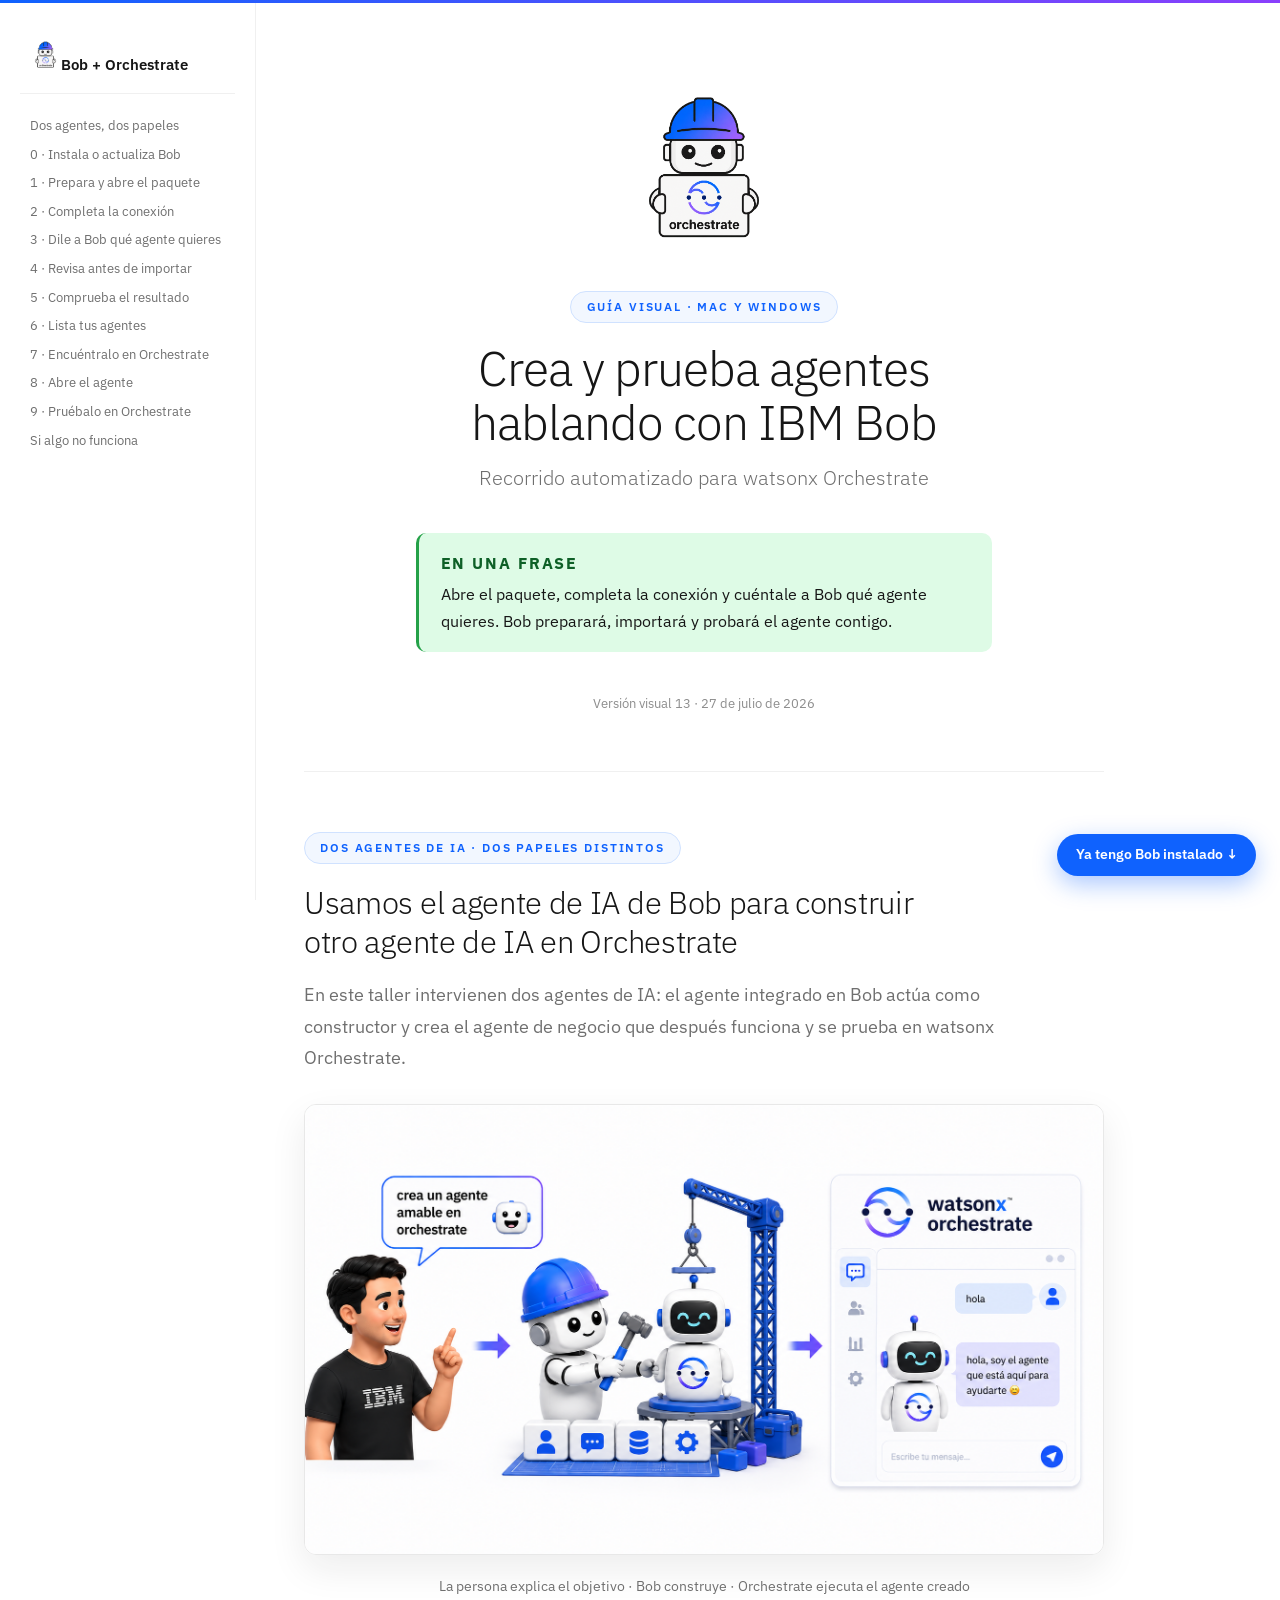
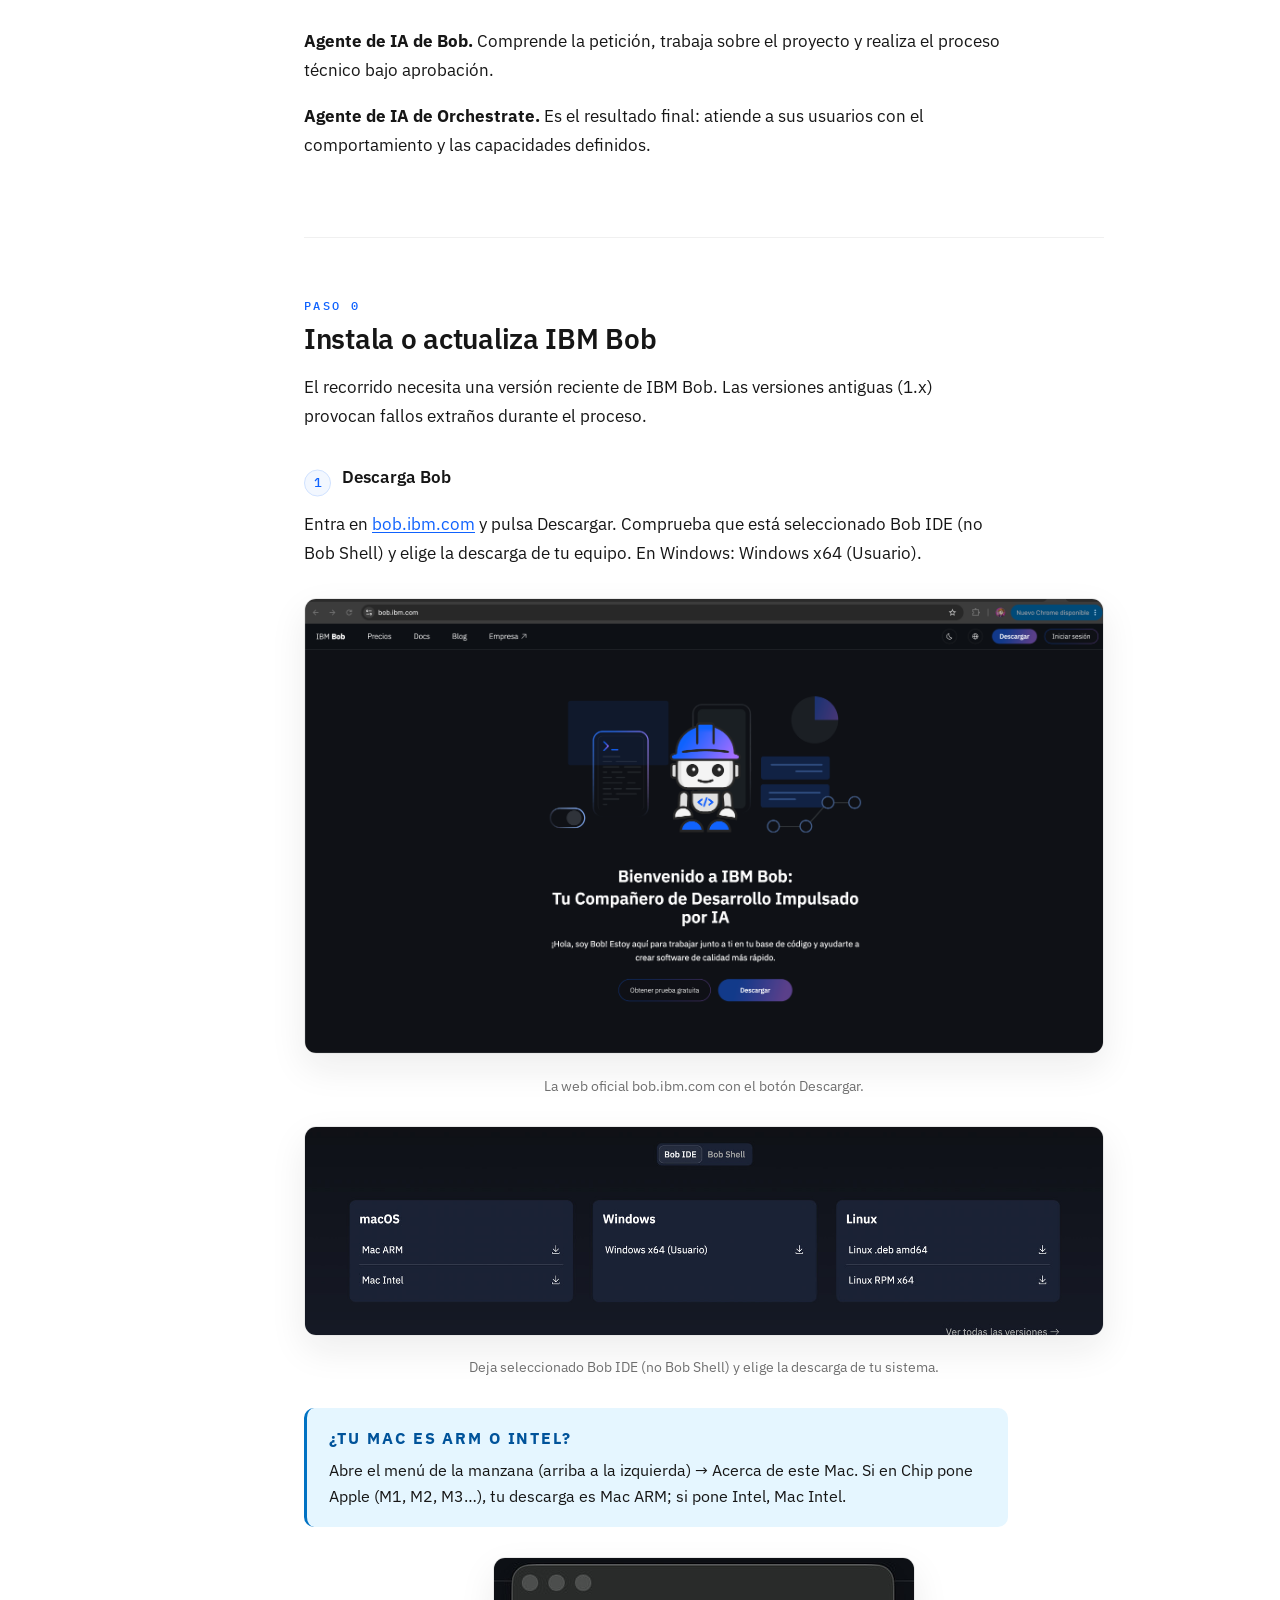
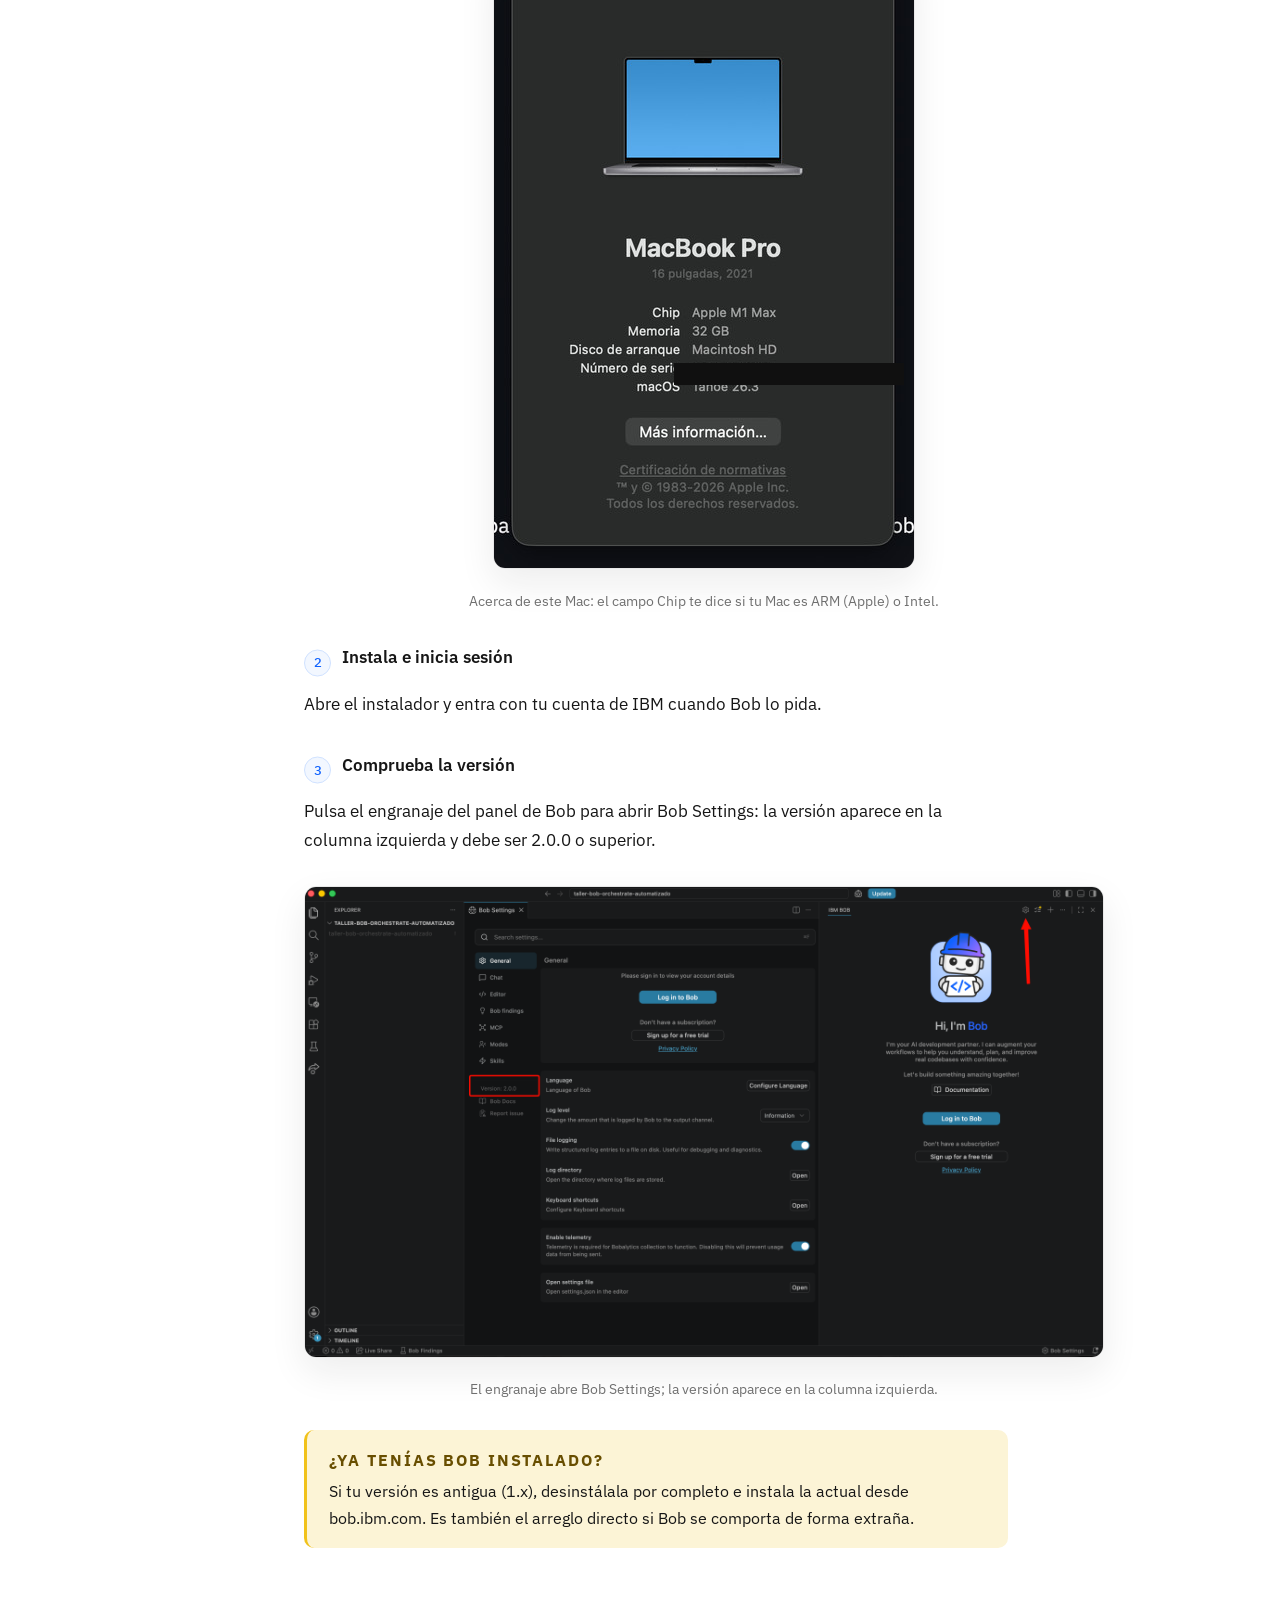
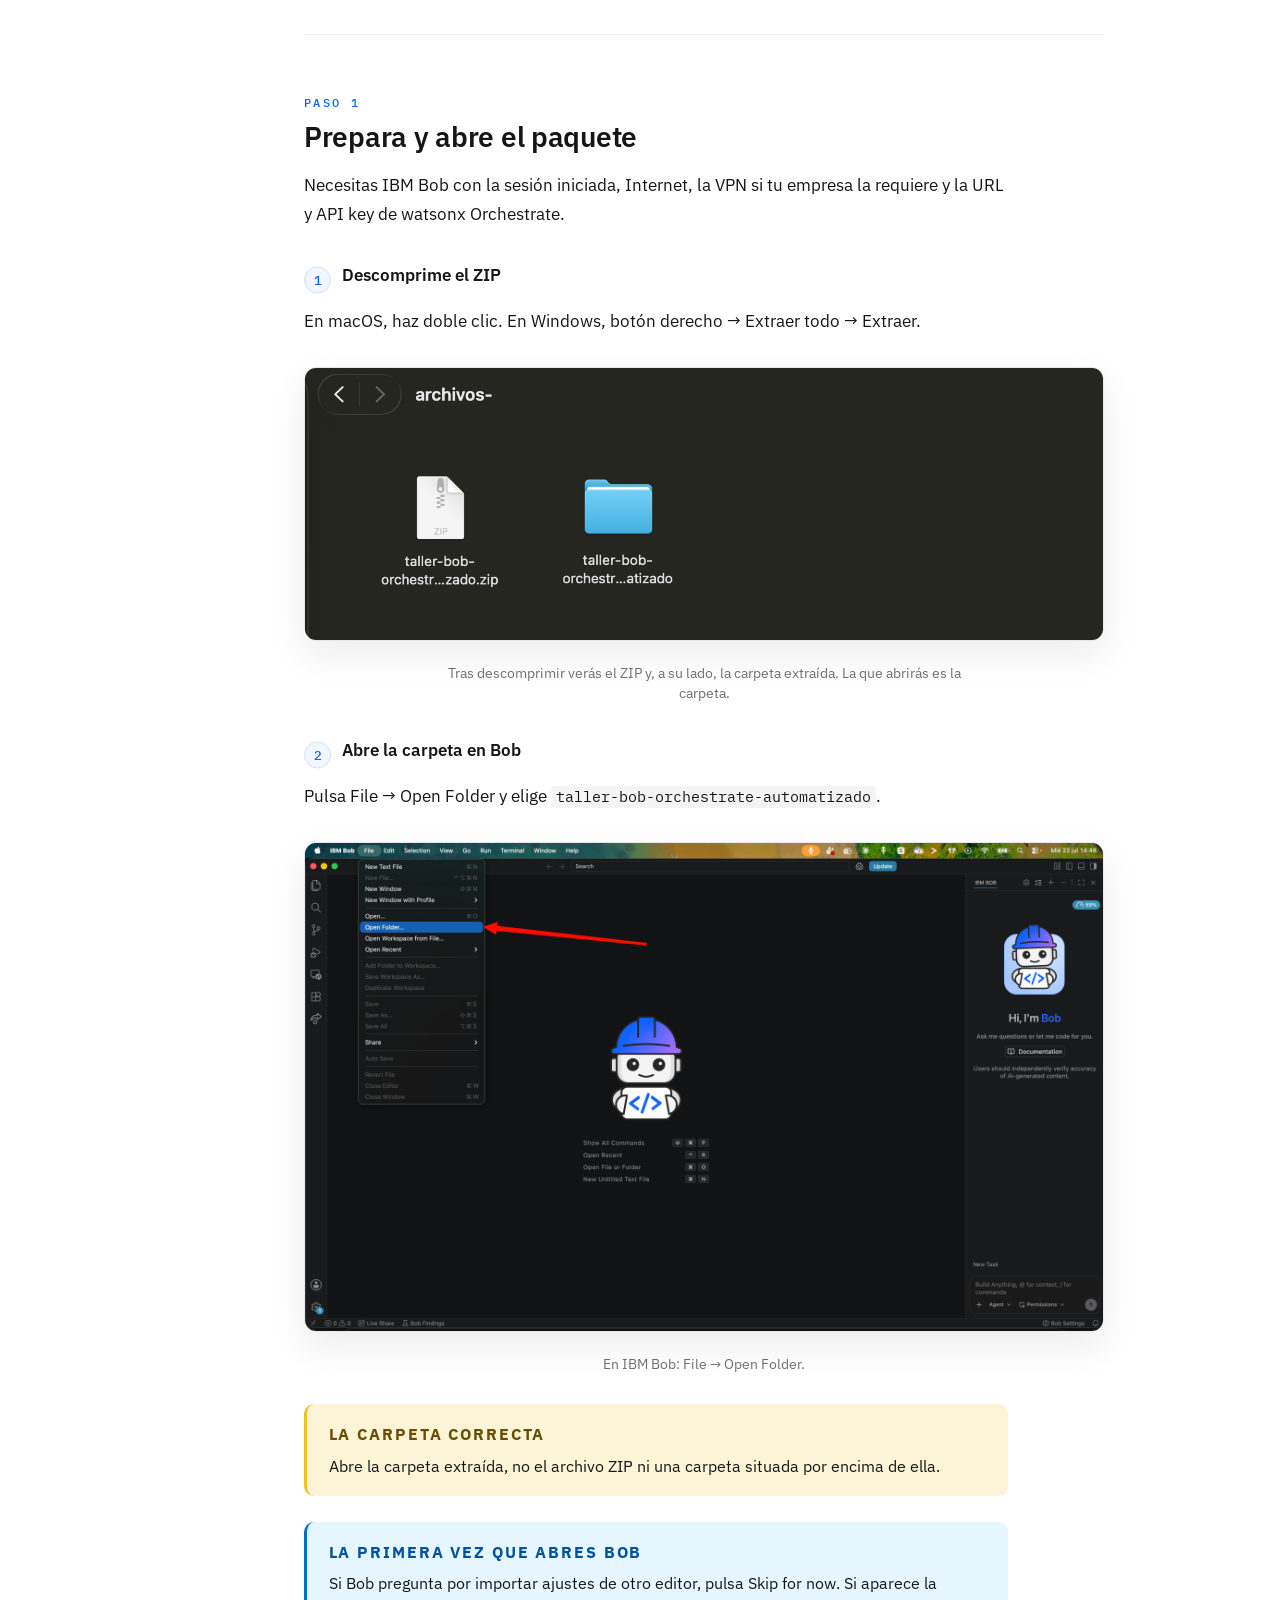
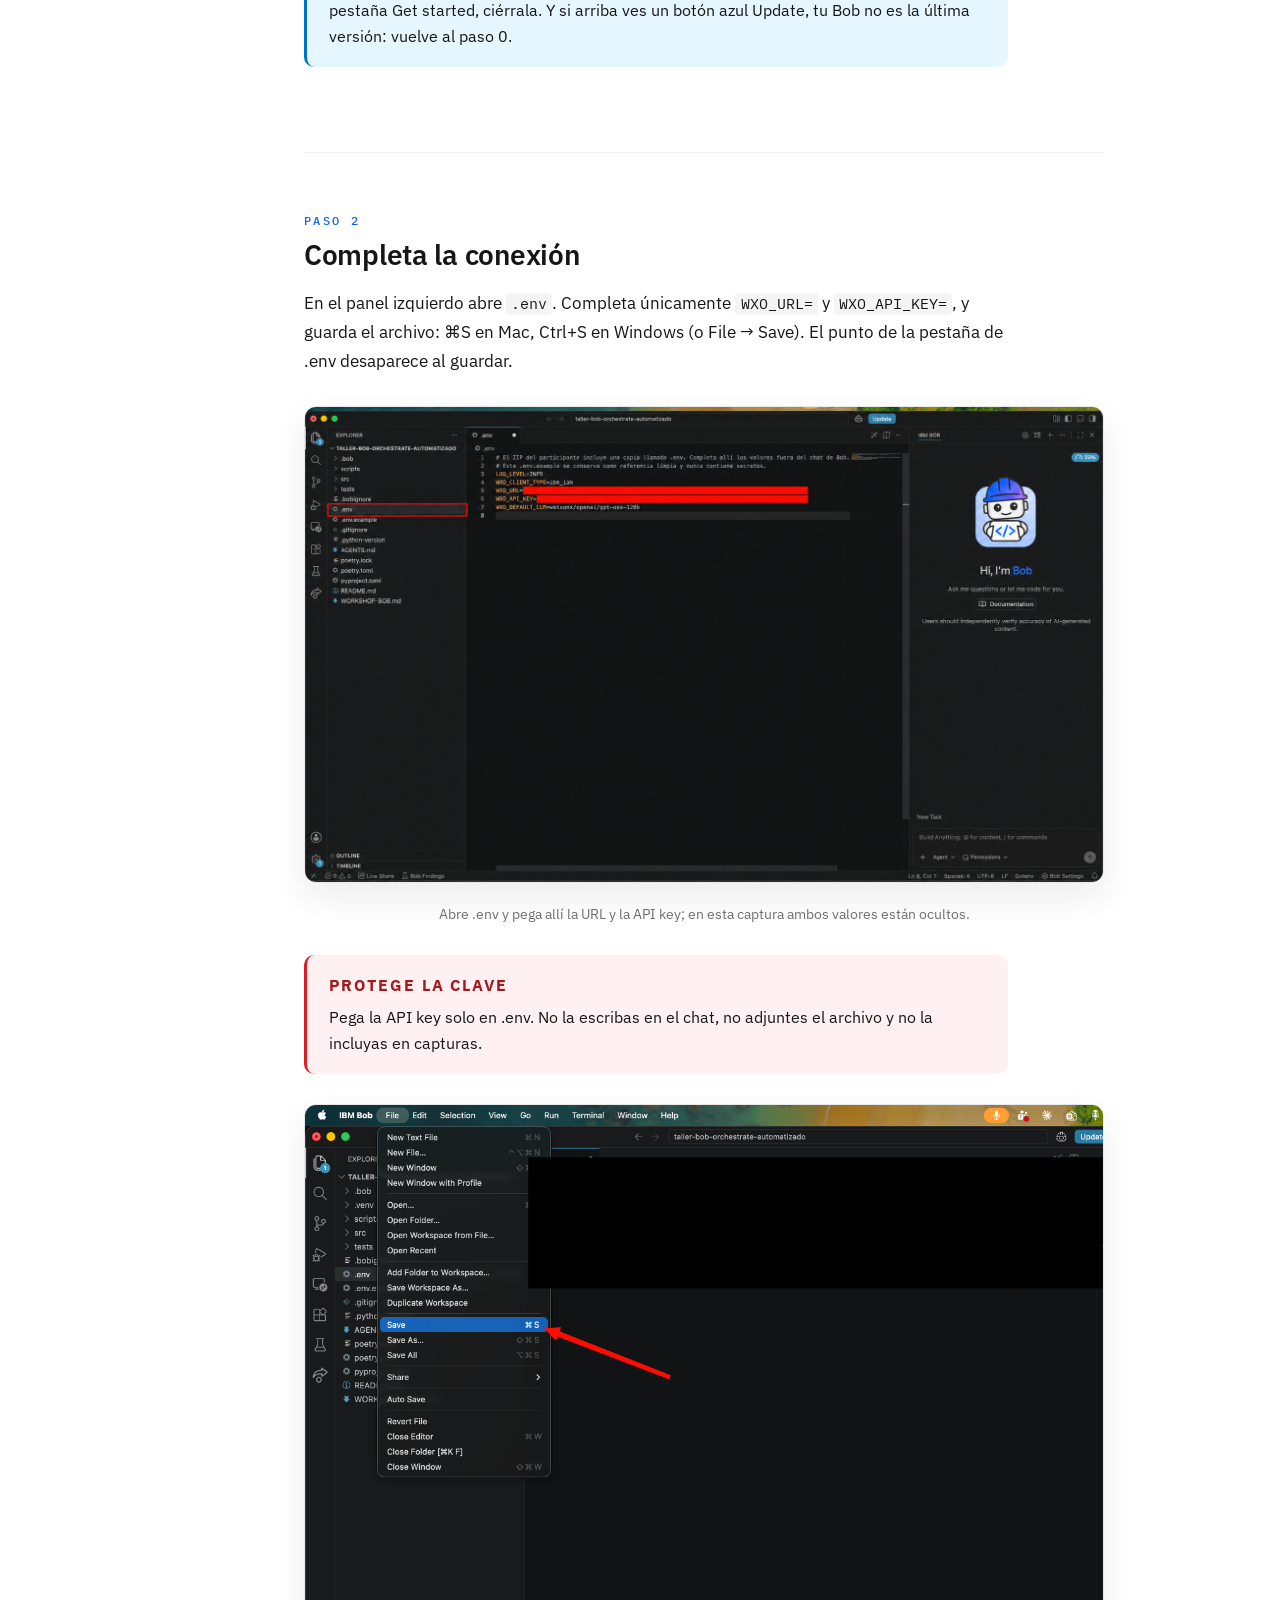
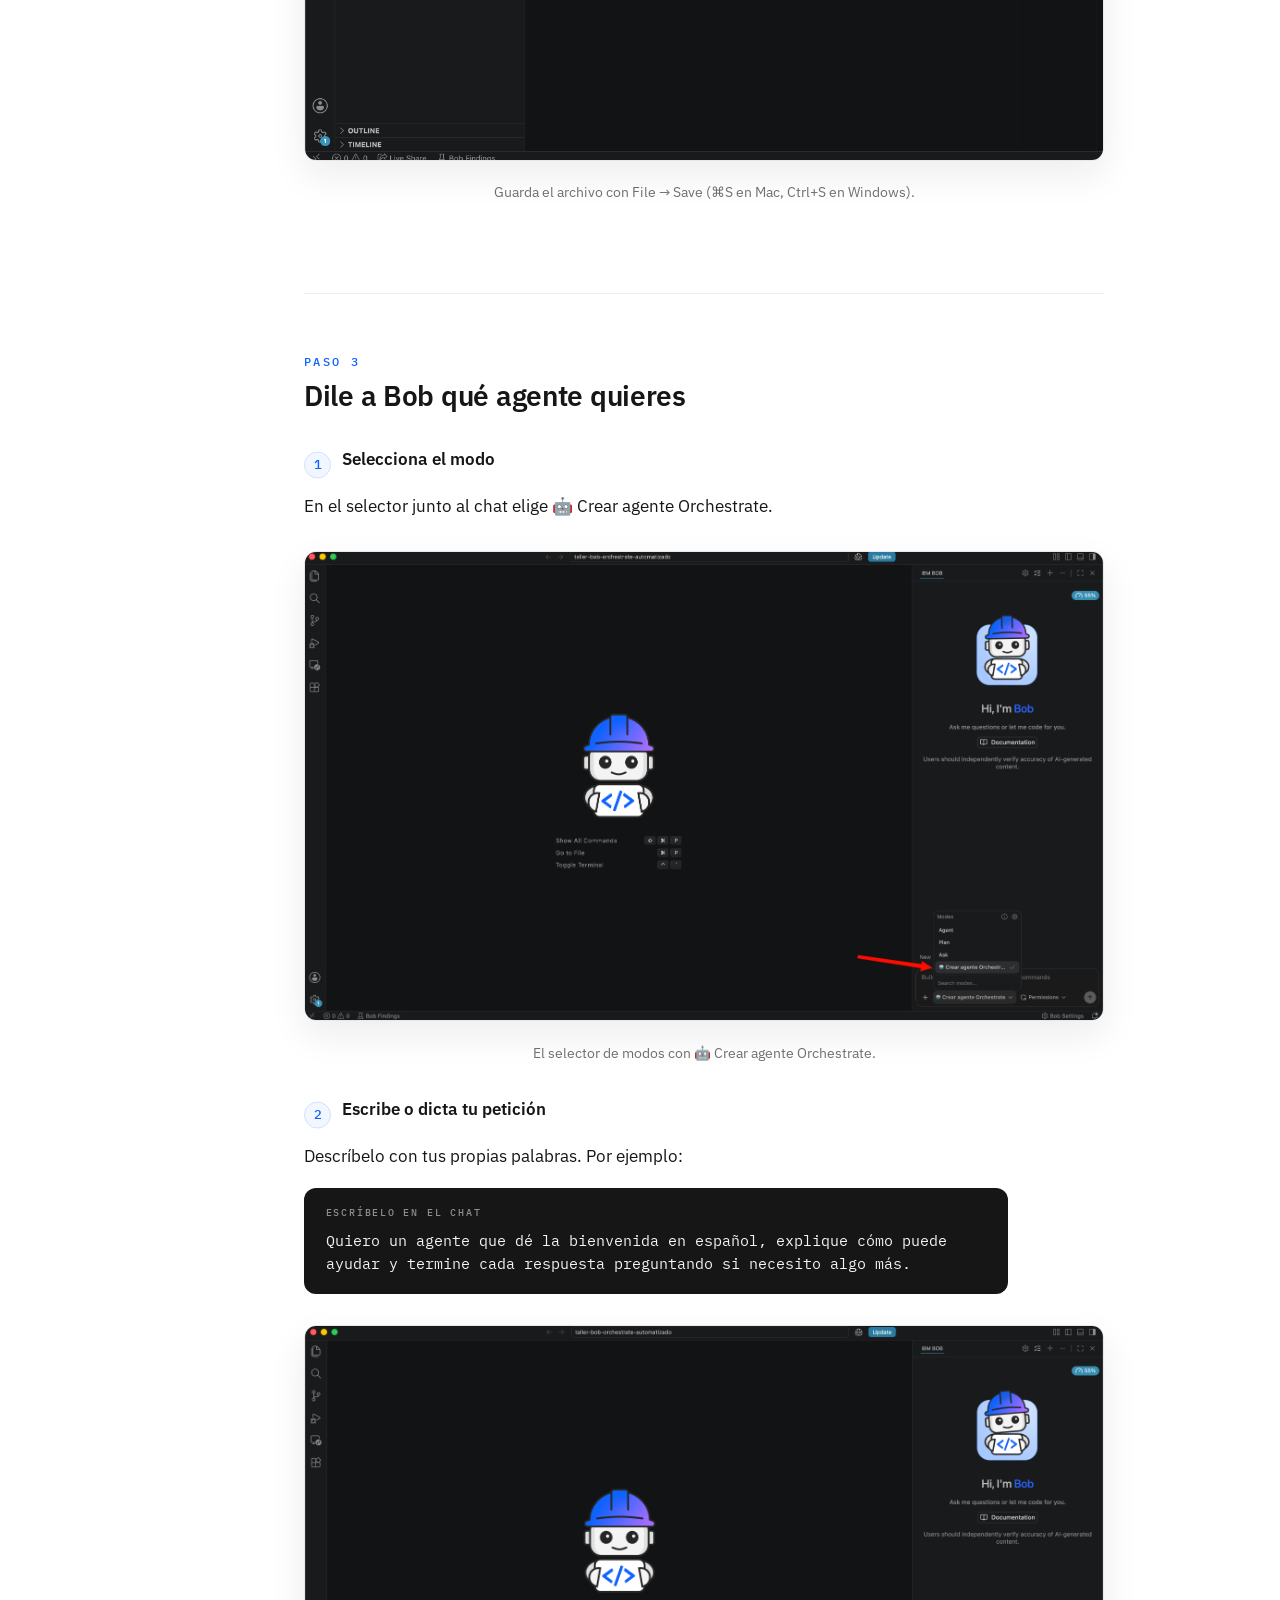
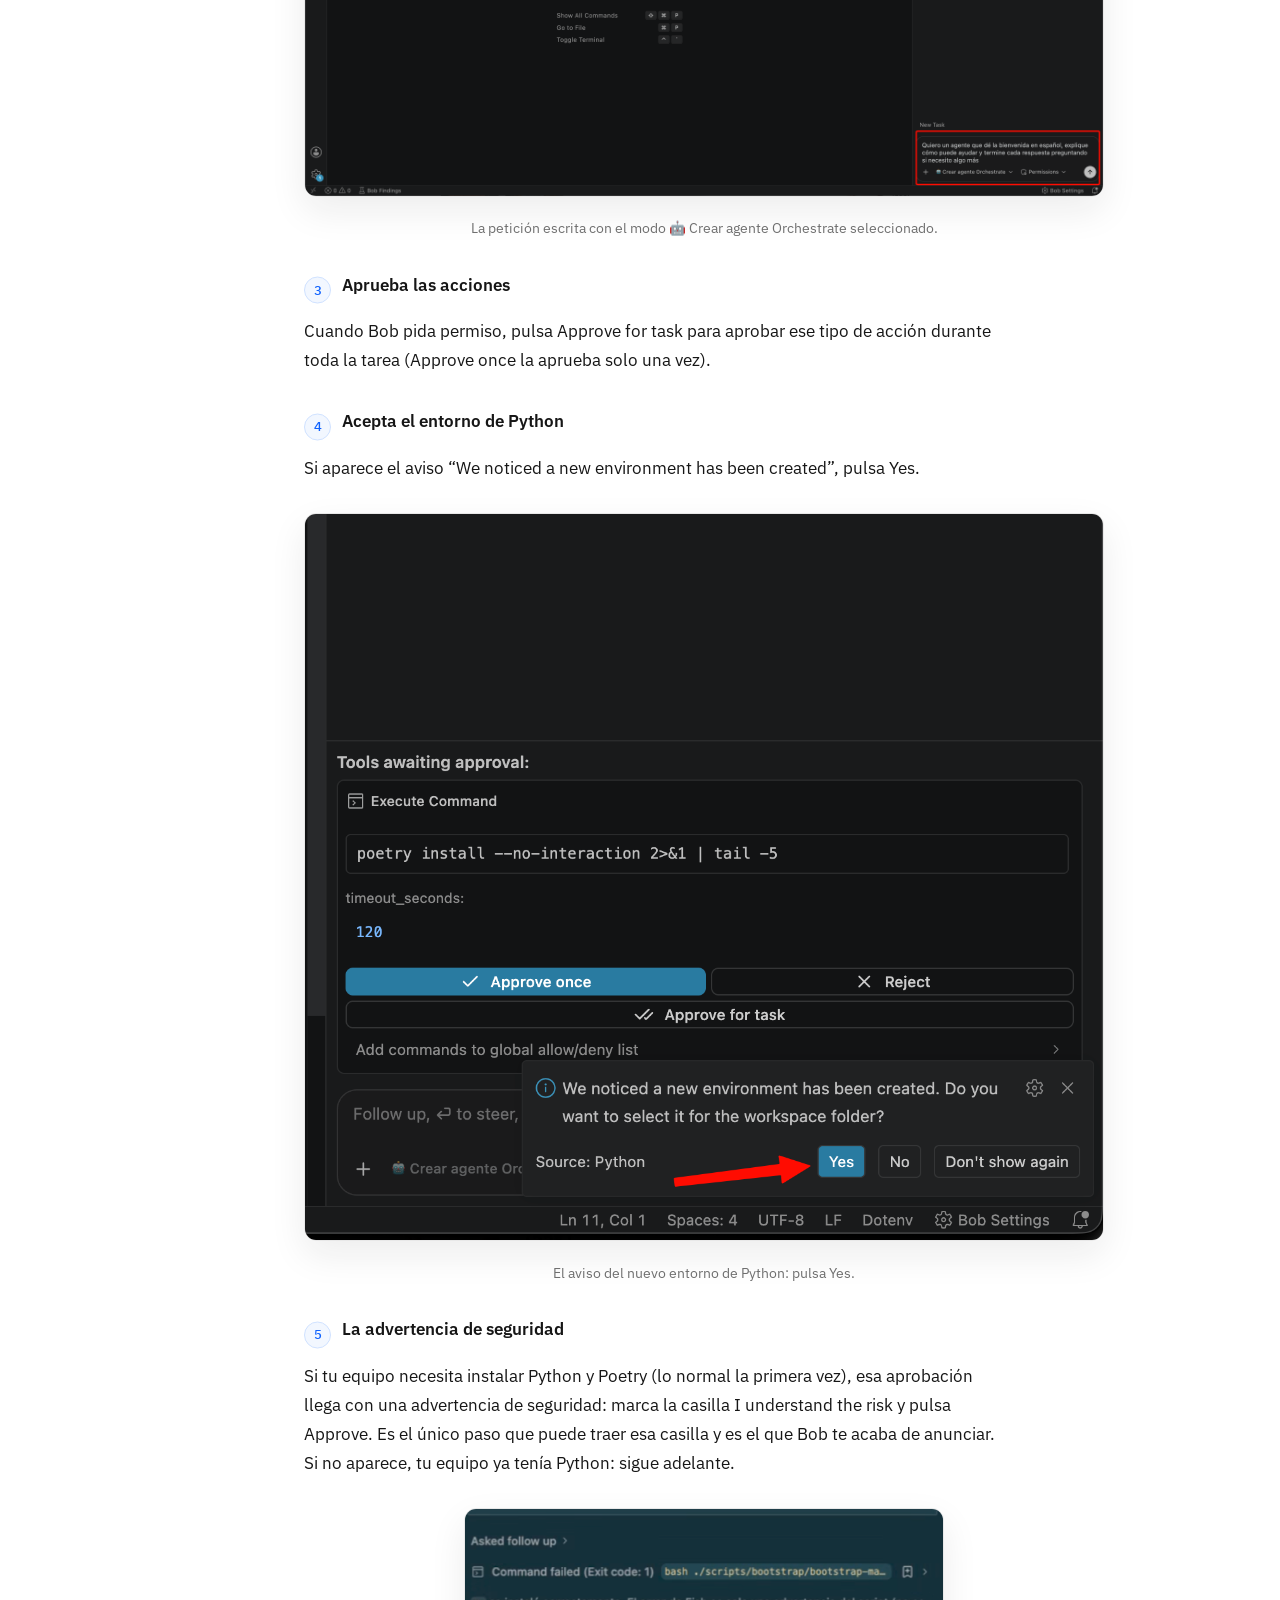
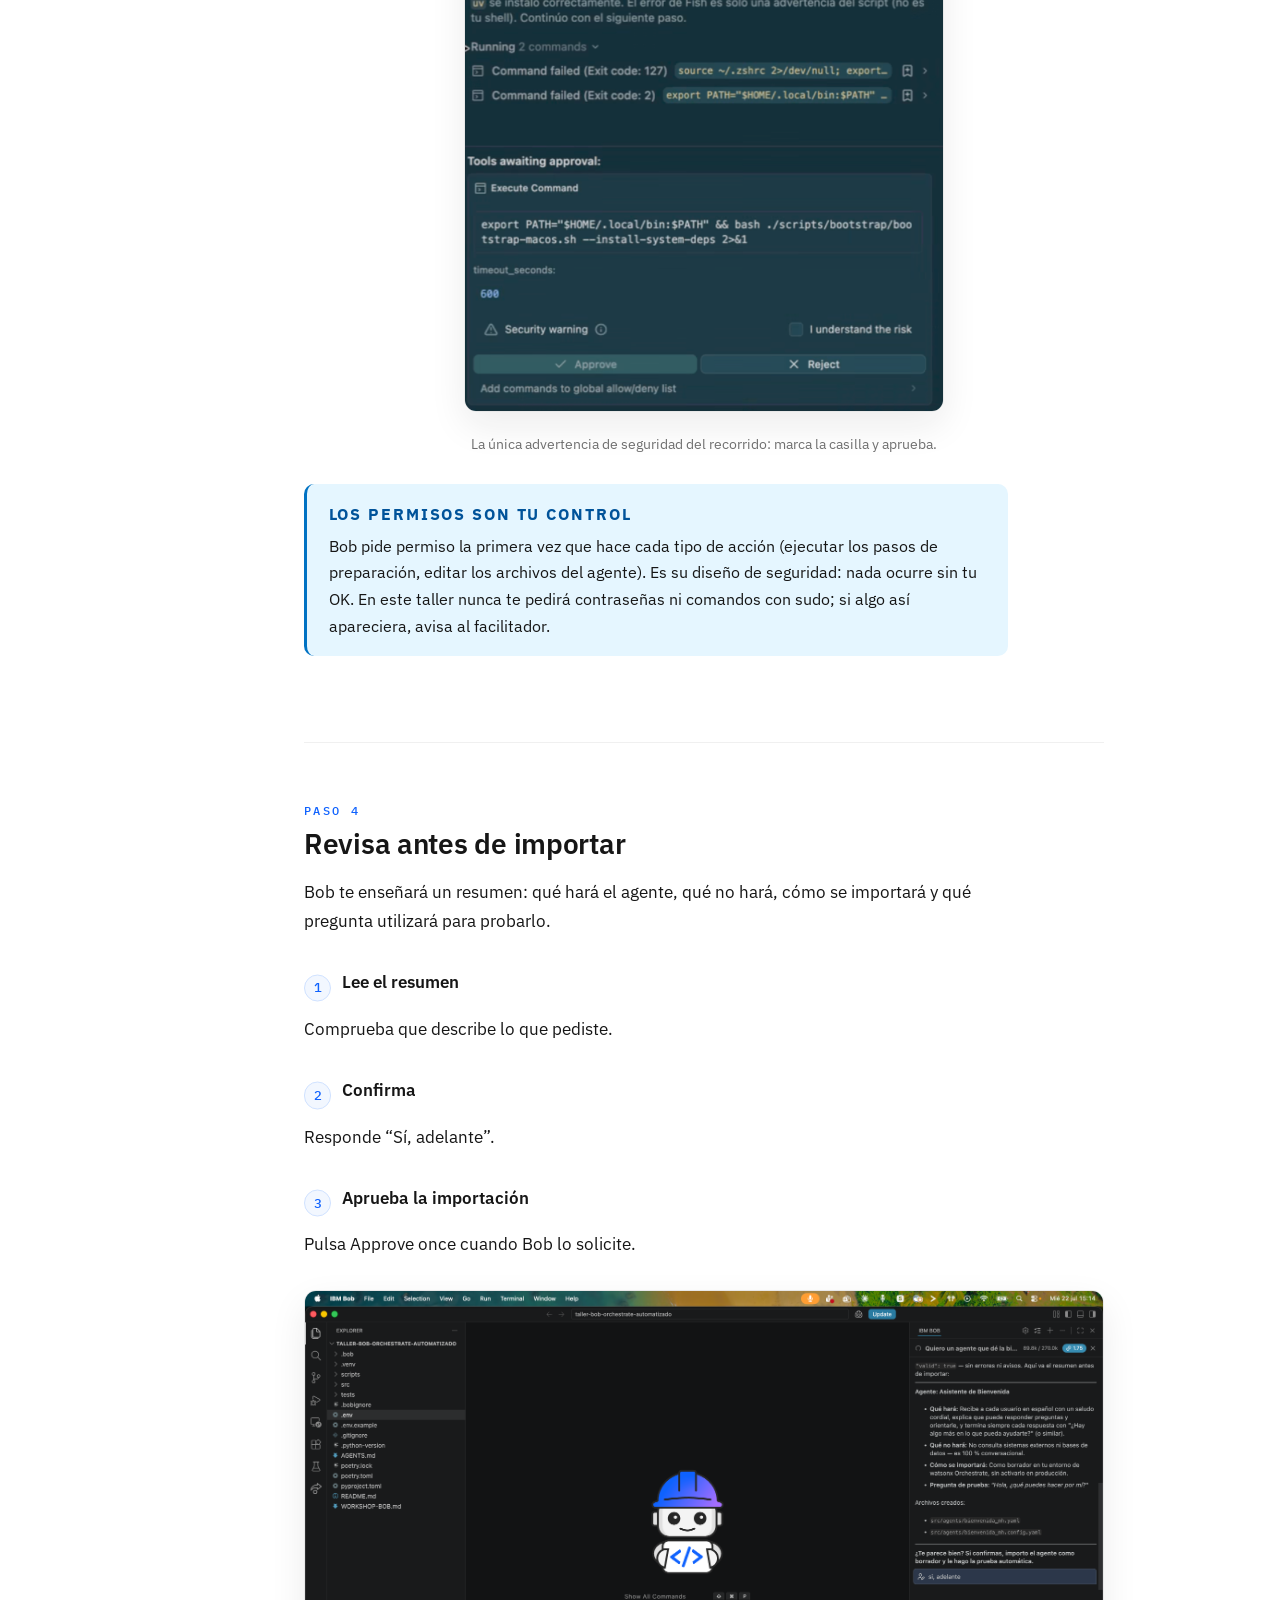
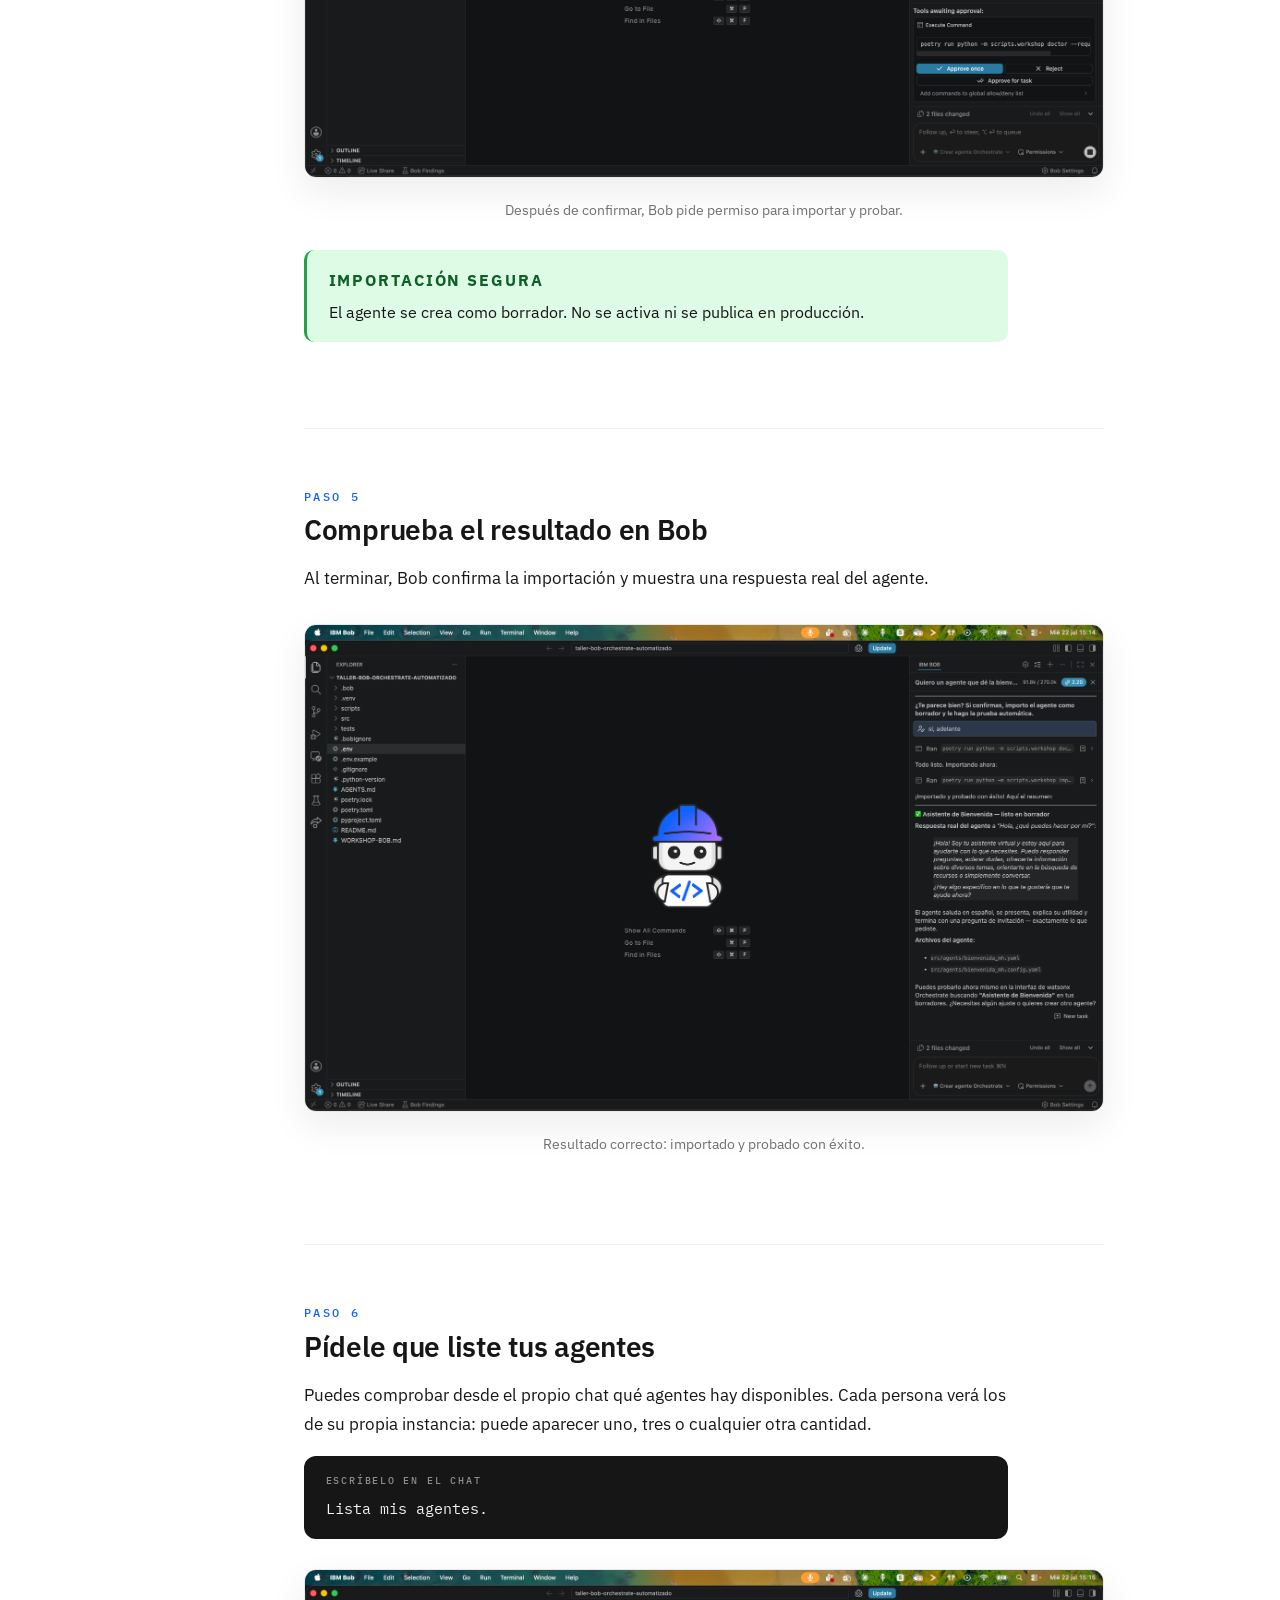
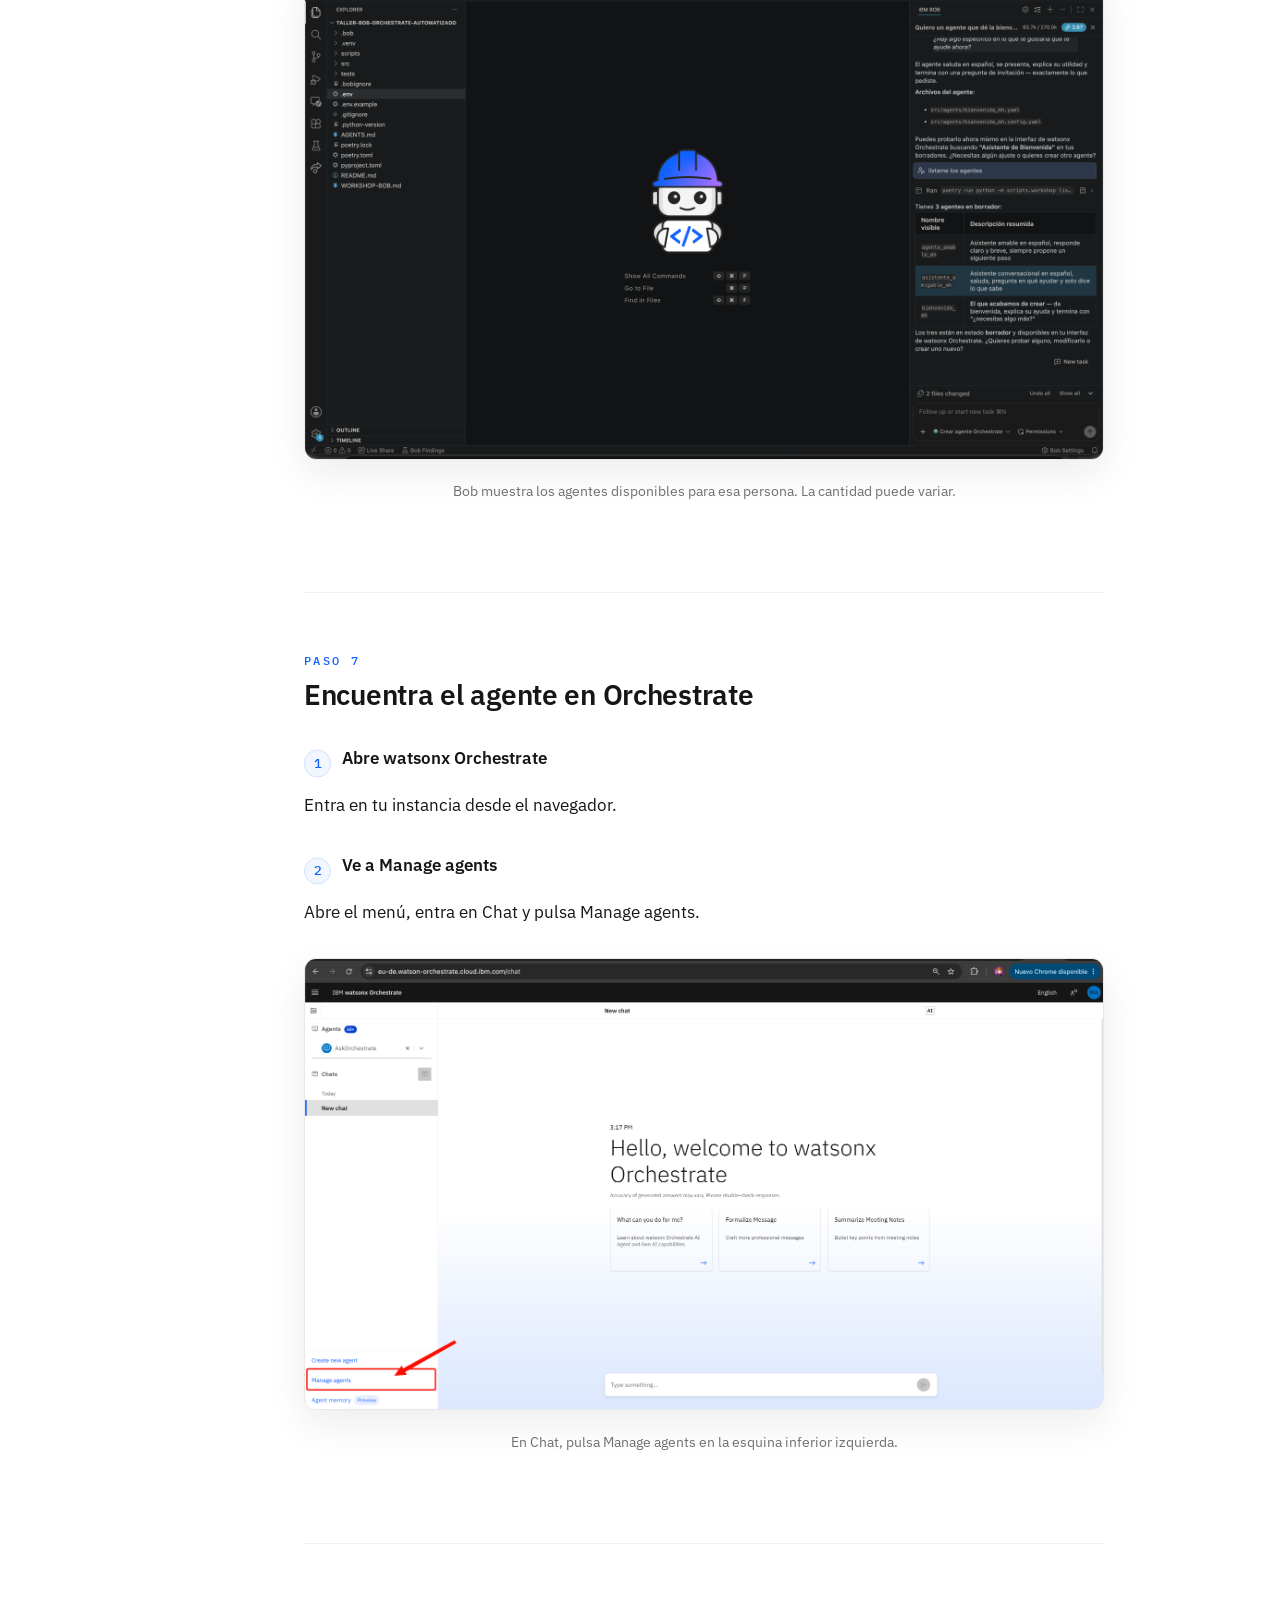
==== index.html @ 19a950bb "Botón flotante 'Ya tengo Bob instalado' (solo web) Píldora fija abajo a la derecha que lleva a Paso " ====
<!DOCTYPE html>
<html lang="es">
<head>
  <meta charset="UTF-8" />
  <meta name="viewport" content="width=device-width, initial-scale=1.0" />
  <title>Crea y prueba agentes hablando con IBM Bob · Guía visual</title>
  <meta name="description" content="Recorrido automatizado para crear y probar agentes de watsonx Orchestrate hablando con IBM Bob. Mac y Windows." />
  <meta name="author" content="Miguel Hidalgo" />
  <link rel="preconnect" href="https://fonts.googleapis.com" />
  <link rel="preconnect" href="https://fonts.gstatic.com" crossorigin />
  <link href="https://fonts.googleapis.com/css2?family=IBM+Plex+Mono:wght@400;500&family=IBM+Plex+Sans:wght@300;400;500;600;700&display=swap" rel="stylesheet" />
  <link rel="stylesheet" href="styles.css" />
  <link rel="icon" type="image/png" href="assets/bob-orchestrate-transparent-v1.png" />
</head>
<body>

<nav class="toc" aria-label="Índice">
  <a class="toc-brand" href="#inicio"><img src="assets/bob-orchestrate-transparent-v1.png" alt="" /><span>Bob + Orchestrate</span></a>
  <a href="#concepto">Dos agentes, dos papeles</a>
  <a href="#paso-0">0 · Instala o actualiza Bob</a>
  <a href="#paso-1">1 · Prepara y abre el paquete</a>
  <a href="#paso-2">2 · Completa la conexión</a>
  <a href="#paso-3">3 · Dile a Bob qué agente quieres</a>
  <a href="#paso-4">4 · Revisa antes de importar</a>
  <a href="#paso-5">5 · Comprueba el resultado</a>
  <a href="#paso-6">6 · Lista tus agentes</a>
  <a href="#paso-7">7 · Encuéntralo en Orchestrate</a>
  <a href="#paso-8">8 · Abre el agente</a>
  <a href="#paso-9">9 · Pruébalo en Orchestrate</a>
  <a href="#ayuda">Si algo no funciona</a>
</nav>

<a class="skip-btn" id="ya-tengo-bob-btn" href="#ya-lo-tengo">Ya tengo Bob instalado ↓</a>

<main>

<header id="inicio" class="hero">
  <img class="hero-logo" src="assets/bob-orchestrate-transparent-v1.png" alt="IBM Bob junto al símbolo de watsonx Orchestrate" />
  <p class="eyebrow">GUÍA VISUAL · MAC Y WINDOWS</p>
  <h1>Crea y prueba agentes<br />hablando con IBM Bob</h1>
  <p class="subtitle">Recorrido automatizado para watsonx Orchestrate</p>
  <div class="callout green">
    <p class="callout-label">EN UNA FRASE</p>
    <p>Abre el paquete, completa la conexión y cuéntale a Bob qué agente quieres. Bob preparará, importará y probará el agente contigo.</p>
  </div>
  <p class="version">Versión visual 13 · 27 de julio de 2026</p>
</header>

<section id="concepto">
  <p class="eyebrow">DOS AGENTES DE IA · DOS PAPELES DISTINTOS</p>
  <h2 class="big">Usamos el agente de IA de Bob para construir otro agente de IA en Orchestrate</h2>
  <p class="lead">En este taller intervienen dos agentes de IA: el agente integrado en Bob actúa como constructor y crea el agente de negocio que después funciona y se prueba en watsonx Orchestrate.</p>
  <figure>
    <img src="assets/bob-construye-agente-v1.png" alt="Una persona describe el agente que necesita; IBM Bob lo construye y el nuevo agente funciona en watsonx Orchestrate." />
    <figcaption>La persona explica el objetivo · Bob construye · Orchestrate ejecuta el agente creado</figcaption>
  </figure>
  <p><strong>Agente de IA de Bob.</strong> Comprende la petición, trabaja sobre el proyecto y realiza el proceso técnico bajo aprobación.</p>
  <p><strong>Agente de IA de Orchestrate.</strong> Es el resultado final: atiende a sus usuarios con el comportamiento y las capacidades definidos.</p>
</section>

<section id="paso-0">
  <h2><span class="sec-n">Paso 0</span>Instala o actualiza IBM Bob</h2>
  <p>El recorrido necesita una versión reciente de IBM Bob. Las versiones antiguas (1.x) provocan fallos extraños durante el proceso.</p>
  <h3><span class="step-n">1</span>Descarga Bob</h3>
  <p>Entra en <a href="https://bob.ibm.com/download" rel="noopener">bob.ibm.com</a> y pulsa Descargar. Comprueba que está seleccionado Bob IDE (no Bob Shell) y elige la descarga de tu equipo. En Windows: Windows x64 (Usuario).</p>
  <figure>
    <img src="assets/bob-web-v1.png" alt="Página oficial de IBM Bob con el mensaje de bienvenida y el botón Descargar en la esquina superior." />
    <figcaption>La web oficial bob.ibm.com con el botón Descargar.</figcaption>
  </figure>
  <figure>
    <img src="assets/descarga-bob-ide.png" alt="Selector con Bob IDE seleccionado frente a Bob Shell, y las descargas de macOS (Mac ARM y Mac Intel), Windows x64 y Linux." />
    <figcaption>Deja seleccionado Bob IDE (no Bob Shell) y elige la descarga de tu sistema.</figcaption>
  </figure>
  <div class="callout cyan">
    <p class="callout-label">¿TU MAC ES ARM O INTEL?</p>
    <p>Abre el menú de la manzana (arriba a la izquierda) → Acerca de este Mac. Si en Chip pone Apple (M1, M2, M3…), tu descarga es Mac ARM; si pone Intel, Mac Intel.</p>
  </div>
  <figure class="narrow">
    <img src="assets/chip-mac.png" alt="Ventana Acerca de este Mac mostrando el campo Chip con Apple M1 Max; el número de serie está oculto." />
    <figcaption>Acerca de este Mac: el campo Chip te dice si tu Mac es ARM (Apple) o Intel.</figcaption>
  </figure>
  <h3><span class="step-n">2</span>Instala e inicia sesión</h3>
  <p>Abre el instalador y entra con tu cuenta de IBM cuando Bob lo pida.</p>
  <h3 id="ya-lo-tengo"><span class="step-n">3</span>Comprueba la versión</h3>
  <p>Pulsa el engranaje del panel de Bob para abrir Bob Settings: la versión aparece en la columna izquierda y debe ser 2.0.0 o superior.</p>
  <figure>
    <img src="assets/version-bob.png" alt="Bob Settings abierto: una flecha señala el engranaje del panel de IBM Bob y un recuadro rojo marca Version 2.0.0 en la columna izquierda." />
    <figcaption>El engranaje abre Bob Settings; la versión aparece en la columna izquierda.</figcaption>
  </figure>
  <div class="callout yellow">
    <p class="callout-label">¿YA TENÍAS BOB INSTALADO?</p>
    <p>Si tu versión es antigua (1.x), desinstálala por completo e instala la actual desde bob.ibm.com. Es también el arreglo directo si Bob se comporta de forma extraña.</p>
  </div>
</section>

<section id="paso-1">
  <h2><span class="sec-n">Paso 1</span>Prepara y abre el paquete</h2>
  <p>Necesitas IBM Bob con la sesión iniciada, Internet, la VPN si tu empresa la requiere y la URL y API key de watsonx Orchestrate.</p>
  <h3><span class="step-n">1</span>Descomprime el ZIP</h3>
  <p>En macOS, haz doble clic. En Windows, botón derecho → Extraer todo → Extraer.</p>
  <figure>
    <img src="assets/zip-descomprimido.png" alt="Carpeta del ordenador con el archivo ZIP del taller y, a su lado, la carpeta taller-bob-orchestrate-automatizado ya extraída." />
    <figcaption>Tras descomprimir verás el ZIP y, a su lado, la carpeta extraída. La que abrirás es la carpeta.</figcaption>
  </figure>
  <h3><span class="step-n">2</span>Abre la carpeta en Bob</h3>
  <p>Pulsa File → Open Folder y elige <code>taller-bob-orchestrate-automatizado</code>.</p>
  <figure>
    <img src="assets/abrir-carpeta.png" alt="Menú File de IBM Bob con la opción Open Folder resaltada por una flecha roja." />
    <figcaption>En IBM Bob: File → Open Folder.</figcaption>
  </figure>
  <div class="callout yellow">
    <p class="callout-label">LA CARPETA CORRECTA</p>
    <p>Abre la carpeta extraída, no el archivo ZIP ni una carpeta situada por encima de ella.</p>
  </div>
  <div class="callout cyan">
    <p class="callout-label">LA PRIMERA VEZ QUE ABRES BOB</p>
    <p>Si Bob pregunta por importar ajustes de otro editor, pulsa Skip for now. Si aparece la pestaña Get started, ciérrala. Y si arriba ves un botón azul Update, tu Bob no es la última versión: vuelve al paso 0.</p>
  </div>
</section>

<section id="paso-2">
  <h2><span class="sec-n">Paso 2</span>Completa la conexión</h2>
  <p>En el panel izquierdo abre <code>.env</code>. Completa únicamente <code>WXO_URL=</code> y <code>WXO_API_KEY=</code>, y guarda el archivo: ⌘S en Mac, Ctrl+S en Windows (o File → Save). El punto de la pestaña de .env desaparece al guardar.</p>
  <figure>
    <img src="assets/env-credenciales-redactadas-v1.png" alt="IBM Bob con el archivo .env abierto. Los valores de WXO_URL y WXO_API_KEY están cubiertos por completo con rectángulos rojos." />
    <figcaption>Abre .env y pega allí la URL y la API key; en esta captura ambos valores están ocultos.</figcaption>
  </figure>
  <div class="callout red">
    <p class="callout-label">PROTEGE LA CLAVE</p>
    <p>Pega la API key solo en .env. No la escribas en el chat, no adjuntes el archivo y no la incluyas en capturas.</p>
  </div>
  <figure>
    <img src="assets/guardar-env.png" alt="Menú File de IBM Bob con la opción Save resaltada por una flecha roja." />
    <figcaption>Guarda el archivo con File → Save (⌘S en Mac, Ctrl+S en Windows).</figcaption>
  </figure>
</section>

<section id="paso-3">
  <h2><span class="sec-n">Paso 3</span>Dile a Bob qué agente quieres</h2>
  <h3><span class="step-n">1</span>Selecciona el modo</h3>
  <p>En el selector junto al chat elige 🤖 Crear agente Orchestrate.</p>
  <figure>
    <img src="assets/modo-selector.png" alt="Desplegable de modos de IBM Bob mostrando el modo Crear agente Orchestrate señalado por una flecha roja." />
    <figcaption>El selector de modos con 🤖 Crear agente Orchestrate.</figcaption>
  </figure>
  <h3><span class="step-n">2</span>Escribe o dicta tu petición</h3>
  <p>Descríbelo con tus propias palabras. Por ejemplo:</p>
  <div class="prompt">Quiero un agente que dé la bienvenida en español, explique cómo puede ayudar y termine cada respuesta preguntando si necesito algo más.</div>
  <figure>
    <img src="assets/peticion-modo.png" alt="Cuadro de mensaje de IBM Bob con la petición escrita y el modo Crear agente Orchestrate visible en el selector, resaltado en rojo." />
    <figcaption>La petición escrita con el modo 🤖 Crear agente Orchestrate seleccionado.</figcaption>
  </figure>
  <h3><span class="step-n">3</span>Aprueba las acciones</h3>
  <p>Cuando Bob pida permiso, pulsa Approve for task para aprobar ese tipo de acción durante toda la tarea (Approve once la aprueba solo una vez).</p>
  <h3><span class="step-n">4</span>Acepta el entorno de Python</h3>
  <p>Si aparece el aviso “We noticed a new environment has been created”, pulsa Yes.</p>
  <figure>
    <img src="assets/entorno-python.png" alt="Notificación de IBM Bob sobre un nuevo entorno de Python con el botón Yes señalado por una flecha roja." />
    <figcaption>El aviso del nuevo entorno de Python: pulsa Yes.</figcaption>
  </figure>
  <h3><span class="step-n">5</span>La advertencia de seguridad</h3>
  <p>Si tu equipo necesita instalar Python y Poetry (lo normal la primera vez), esa aprobación llega con una advertencia de seguridad: marca la casilla I understand the risk y pulsa Approve. Es el único paso que puede traer esa casilla y es el que Bob te acaba de anunciar. Si no aparece, tu equipo ya tenía Python: sigue adelante.</p>
  <figure class="narrow">
    <img src="assets/casilla-seguridad.png" alt="Aprobación de IBM Bob para instalar Python y Poetry, con la advertencia de seguridad y la casilla I understand the risk." />
    <figcaption>La única advertencia de seguridad del recorrido: marca la casilla y aprueba.</figcaption>
  </figure>
  <div class="callout cyan">
    <p class="callout-label">LOS PERMISOS SON TU CONTROL</p>
    <p>Bob pide permiso la primera vez que hace cada tipo de acción (ejecutar los pasos de preparación, editar los archivos del agente). Es su diseño de seguridad: nada ocurre sin tu OK. En este taller nunca te pedirá contraseñas ni comandos con sudo; si algo así apareciera, avisa al facilitador.</p>
  </div>
</section>

<section id="paso-4">
  <h2><span class="sec-n">Paso 4</span>Revisa antes de importar</h2>
  <p>Bob te enseñará un resumen: qué hará el agente, qué no hará, cómo se importará y qué pregunta utilizará para probarlo.</p>
  <h3><span class="step-n">1</span>Lee el resumen</h3>
  <p>Comprueba que describe lo que pediste.</p>
  <h3><span class="step-n">2</span>Confirma</h3>
  <p>Responde “Sí, adelante”.</p>
  <h3><span class="step-n">3</span>Aprueba la importación</h3>
  <p>Pulsa Approve once cuando Bob lo solicite.</p>
  <figure>
    <img src="assets/resumen-importar.png" alt="IBM Bob muestra el resumen del agente, la confirmación Sí, adelante y una aprobación pendiente." />
    <figcaption>Después de confirmar, Bob pide permiso para importar y probar.</figcaption>
  </figure>
  <div class="callout green">
    <p class="callout-label">IMPORTACIÓN SEGURA</p>
    <p>El agente se crea como borrador. No se activa ni se publica en producción.</p>
  </div>
</section>

<section id="paso-5">
  <h2><span class="sec-n">Paso 5</span>Comprueba el resultado en Bob</h2>
  <p>Al terminar, Bob confirma la importación y muestra una respuesta real del agente.</p>
  <figure>
    <img src="assets/resultado-bob.png" alt="IBM Bob confirma con una marca verde que el agente está listo en borrador y muestra su respuesta de prueba." />
    <figcaption>Resultado correcto: importado y probado con éxito.</figcaption>
  </figure>
</section>

<section id="paso-6">
  <h2><span class="sec-n">Paso 6</span>Pídele que liste tus agentes</h2>
  <p>Puedes comprobar desde el propio chat qué agentes hay disponibles. Cada persona verá los de su propia instancia: puede aparecer uno, tres o cualquier otra cantidad.</p>
  <div class="prompt">Lista mis agentes.</div>
  <figure>
    <img src="assets/listar-agentes.png" alt="Tabla en IBM Bob con varios agentes en borrador; cada persona puede ver una cantidad distinta." />
    <figcaption>Bob muestra los agentes disponibles para esa persona. La cantidad puede variar.</figcaption>
  </figure>
</section>

<section id="paso-7">
  <h2><span class="sec-n">Paso 7</span>Encuentra el agente en Orchestrate</h2>
  <h3><span class="step-n">1</span>Abre watsonx Orchestrate</h3>
  <p>Entra en tu instancia desde el navegador.</p>
  <h3><span class="step-n">2</span>Ve a Manage agents</h3>
  <p>Abre el menú, entra en Chat y pulsa Manage agents.</p>
  <figure>
    <img src="assets/manage-agents.png" alt="Interfaz de watsonx Orchestrate con el enlace Manage agents resaltado por una flecha roja." />
    <figcaption>En Chat, pulsa Manage agents en la esquina inferior izquierda.</figcaption>
  </figure>
</section>

<section id="paso-8">
  <h2><span class="sec-n">Paso 8</span>Abre el agente</h2>
  <p>Localiza la tarjeta del agente que Bob acaba de crear y ábrela.</p>
  <figure>
    <img src="assets/abrir-agente.png" alt="Pantalla Manage agents de watsonx Orchestrate con la tarjeta del agente recién creado resaltada." />
    <figcaption>Abre la tarjeta del agente recién creado.</figcaption>
  </figure>
</section>

<section id="paso-9">
  <h2><span class="sec-n">Paso 9</span>Pruébalo en Orchestrate</h2>
  <p>Escribe una pregunta en el cuadro Preview de la derecha. Si ves una respuesta coherente, la prueba ha terminado.</p>
  <figure>
    <img src="assets/preview-orchestrate.png" alt="Ficha de un agente en watsonx Orchestrate con una conversación de prueba visible en el panel Preview." />
    <figcaption>Prueba del agente desde el panel Preview.</figcaption>
  </figure>
</section>

<section id="ayuda">
  <h2><span class="sec-n">Ayuda</span>Si algo no funciona</h2>
  <table>
    <thead>
      <tr><th>Elemento</th><th>Qué debe ocurrir</th></tr>
    </thead>
    <tbody>
      <tr><td>No aparece el modo</td><td>Abre la carpeta que contiene .bob, scripts y src; reinicia Bob.</td></tr>
      <tr><td>No conecta</td><td>Revisa Internet, VPN, URL y API key. No compartas .env.</td></tr>
      <tr><td>No ves el agente</td><td>Dile a Bob: “Lista mis agentes” y busca ese nombre en Manage agents.</td></tr>
      <tr><td>Bob pide cambiar de modo o editar código</td><td>No cambies de modo, no edites scripts y no concedas permiso Edit. Cierra ese intento y abre de nuevo la carpeta del paquete.</td></tr>
      <tr><td>Bob falla o hace cosas raras</td><td>Desinstala IBM Bob por completo e instala la última versión desde bob.ibm.com.</td></tr>
    </tbody>
  </table>
  <div class="callout yellow">
    <p class="callout-label">AL PEDIR AYUDA</p>
    <p>Comparte el paso y el mensaje de error, pero oculta siempre la API key, la URL privada y el contenido de .env.</p>
  </div>
</section>

<footer>
  <p>Guía visual del recorrido automatizado IBM Bob + watsonx Orchestrate · Versión 13 · Julio de 2026</p>
  <p class="foot-credit"><img class="foot-avatar" src="assets/miguel-hidalgo.png" alt="Miguel Hidalgo" /><span>Guía preparada y mantenida por Miguel Hidalgo. ¿Dudas o ideas para mejorarla? <a href="mailto:miguel.hidalgo@ibm.com">Escríbeme</a>.</span></p>
</footer>

</main>

<script>
(function () {
  var overlay = document.createElement('div');
  overlay.className = 'lightbox';
  overlay.setAttribute('role', 'dialog');
  overlay.setAttribute('aria-label', 'Imagen ampliada');
  var big = document.createElement('img');
  overlay.appendChild(big);
  function close() {
    overlay.classList.remove('open');
    setTimeout(function () { overlay.remove(); }, 200);
  }
  overlay.addEventListener('click', close);
  document.addEventListener('keydown', function (e) {
    if (e.key === 'Escape' && overlay.isConnected) close();
  });
  document.querySelectorAll('figure img').forEach(function (img) {
    img.addEventListener('click', function () {
      big.src = img.src;
      big.alt = img.alt;
      document.body.appendChild(overlay);
      requestAnimationFrame(function () { overlay.classList.add('open'); });
    });
  });
})();

// Botón "Ya tengo Bob": visible solo mientras no has llegado a la
// comprobación de versión; desaparece al llegar y reaparece si vuelves arriba.
(function () {
  var btn = document.getElementById('ya-tengo-bob-btn');
  var target = document.getElementById('ya-lo-tengo');
  if (!btn || !target) return;
  function update() {
    var reached = target.getBoundingClientRect().top <= 120;
    btn.classList.toggle('skip-hidden', reached);
  }
  document.addEventListener('scroll', update, { passive: true });
  window.addEventListener('resize', update);
  update();
})();
</script>
</body>
</html>
---- styles.css ----
/* Guía visual Bob + Orchestrate — tema claro minimalista.
   Paleta IBM: azul #0F62FE, tintas pálidas de los recuadros del PDF,
   tipografía IBM Plex. Sin JavaScript. */

:root {
  --blue: #0f62fe;
  --blue-deep: #00539a;
  --ink: #161616;
  --muted: #6f6f6f;
  --faint: #8d8d8d;
  --line: #f0f0f0;
  --line-strong: #e8e8e8;
  --tint-blue: #f2f7ff;
  --pale-cyan: #e5f6ff;
  --pale-green: #defbe6;
  --pale-yellow: #fcf4d6;
  --pale-red: #fff1f1;
  --prompt-bg: #161616;
  --toc-width: 16rem;
}

* {
  box-sizing: border-box;
}

html {
  scroll-behavior: smooth;
  scroll-padding-top: 2.5rem;
}

body {
  margin: 0;
  background: #ffffff;
  color: var(--ink);
  font-family: "IBM Plex Sans", -apple-system, "Segoe UI", sans-serif;
  font-size: 1.0625rem;
  line-height: 1.7;
  -webkit-font-smoothing: antialiased;
}

/* Hilo de color IBM en el borde superior de la página */
body::before {
  content: "";
  position: fixed;
  top: 0;
  left: 0;
  right: 0;
  height: 3px;
  background: linear-gradient(90deg, #0f62fe, #8a3ffc);
  z-index: 20;
}

::selection {
  background: #d0e2ff;
}

/* ---------- Botón "Ya tengo Bob" ---------- */

.skip-btn {
  position: fixed;
  right: 1.5rem;
  bottom: 1.5rem;
  z-index: 30;
  padding: 0.6rem 1.15rem;
  background: var(--blue);
  color: #fff;
  border-radius: 999px;
  font-size: 0.85rem;
  font-weight: 600;
  text-decoration: none;
  box-shadow: 0 8px 24px rgba(15, 98, 254, 0.35);
  transition: opacity 0.25s ease, transform 0.25s ease, background 0.15s ease;
}

.skip-btn:hover {
  background: #0353e9;
}

.skip-btn.skip-hidden {
  opacity: 0;
  transform: translateY(8px);
  pointer-events: none;
}

/* ---------- Índice lateral ---------- */

.toc {
  position: fixed;
  top: 3px;
  left: 0;
  bottom: 0;
  width: var(--toc-width);
  overflow-y: auto;
  padding: 2rem 1.25rem 2.5rem;
  border-right: 1px solid var(--line);
  background: #ffffff;
}

.toc a {
  display: block;
  padding: 0.32rem 0.65rem;
  border-radius: 7px;
  color: var(--muted);
  text-decoration: none;
  font-size: 0.82rem;
  line-height: 1.4;
}

.toc a:hover {
  background: var(--tint-blue);
  color: var(--ink);
}

.toc-brand {
  display: flex;
  align-items: center;
  gap: 0.55rem;
  margin-bottom: 1.1rem;
  padding-bottom: 1.1rem !important;
  border-bottom: 1px solid var(--line);
  border-radius: 0 !important;
  font-weight: 600;
  color: var(--ink) !important;
  font-size: 0.95rem !important;
}

.toc-brand:hover {
  background: transparent !important;
}

.toc-brand img {
  width: 1.9rem;
  height: auto;
}

main {
  margin-left: var(--toc-width);
  padding: 0 3rem 4rem;
  max-width: 56rem;
}

/* ---------- Portada ---------- */

.hero {
  text-align: center;
  padding: 5.5rem 0 3.5rem;
}

.hero-logo {
  width: 10.5rem;
  height: auto;
  display: block;
  margin: 0 auto 2.2rem;
}

.eyebrow {
  display: inline-block;
  padding: 0.32rem 0.95rem;
  border: 1px solid #d0e2ff;
  background: var(--tint-blue);
  border-radius: 999px;
  color: var(--blue);
  font-size: 0.72rem;
  font-weight: 600;
  letter-spacing: 0.16em;
  margin: 0 0 1.2rem;
}

h1 {
  font-size: 3rem;
  font-weight: 300;
  line-height: 1.12;
  letter-spacing: -0.02em;
  margin: 0 0 0.7rem;
}

.subtitle {
  color: var(--muted);
  font-size: 1.25rem;
  font-weight: 300;
  margin: 0;
}

.hero .callout {
  max-width: 36rem;
  margin: 2.4rem auto 0;
  text-align: left;
}

.version {
  color: var(--faint);
  font-size: 0.8rem;
  margin: 2.6rem 0 0;
}

/* ---------- Secciones ---------- */

section {
  padding: 3.75rem 0;
  border-top: 1px solid var(--line);
}

section > p,
section > h3,
section > figure,
section > .callout,
section > .prompt,
section > table {
  max-width: 44rem;
}

section > figure {
  max-width: 100%;
}

.sec-n {
  display: block;
  font-family: "IBM Plex Mono", ui-monospace, monospace;
  font-size: 0.75rem;
  font-weight: 500;
  letter-spacing: 0.2em;
  text-transform: uppercase;
  color: var(--blue);
  margin-bottom: 0.55rem;
}

h2 {
  font-size: 1.75rem;
  font-weight: 600;
  line-height: 1.25;
  letter-spacing: -0.01em;
  margin: 0 0 1rem;
}

h2.big {
  font-size: 1.95rem;
  font-weight: 300;
  max-width: 40rem;
}

h3 {
  display: flex;
  align-items: baseline;
  gap: 0.65rem;
  color: var(--ink);
  font-size: 1.05rem;
  font-weight: 600;
  margin: 2rem 0 0.4rem;
}

.step-n {
  flex: none;
  display: inline-flex;
  align-items: center;
  justify-content: center;
  width: 1.7rem;
  height: 1.7rem;
  border-radius: 50%;
  background: var(--tint-blue);
  border: 1px solid #d0e2ff;
  color: var(--blue);
  font-family: "IBM Plex Mono", ui-monospace, monospace;
  font-size: 0.82rem;
  font-weight: 500;
  transform: translateY(0.22rem);
}

.lead {
  font-size: 1.15rem;
  color: var(--muted);
}

a {
  color: var(--blue);
  text-decoration-thickness: 1px;
  text-underline-offset: 2px;
}

code {
  font-family: "IBM Plex Mono", ui-monospace, monospace;
  font-size: 0.88em;
  background: #f4f4f4;
  padding: 0.1em 0.35em;
  border-radius: 4px;
}

/* ---------- Figuras ---------- */

figure {
  margin: 1.9rem 0;
  text-align: center;
}

figure img {
  max-width: 100%;
  height: auto;
  border: 1px solid var(--line-strong);
  border-radius: 12px;
  box-shadow: 0 14px 36px rgba(22, 22, 22, 0.08);
  cursor: zoom-in;
  transition: transform 0.25s ease, box-shadow 0.25s ease;
}

figure img:hover {
  transform: translateY(-3px) scale(1.015);
  box-shadow: 0 22px 48px rgba(22, 22, 22, 0.14);
}

@media (prefers-reduced-motion: reduce) {
  figure img,
  .lightbox {
    transition: none;
  }

  figure img:hover {
    transform: none;
  }
}

/* Visor de imagen ampliada (clic sobre cualquier figura) */
.lightbox {
  position: fixed;
  inset: 0;
  z-index: 50;
  display: flex;
  align-items: center;
  justify-content: center;
  padding: 3vmin;
  background: rgba(22, 22, 22, 0.84);
  backdrop-filter: blur(5px);
  -webkit-backdrop-filter: blur(5px);
  cursor: zoom-out;
  opacity: 0;
  transition: opacity 0.2s ease;
}

.lightbox.open {
  opacity: 1;
}

.lightbox img {
  max-width: 100%;
  max-height: 100%;
  border-radius: 12px;
  box-shadow: 0 30px 80px rgba(0, 0, 0, 0.5);
}

figure.narrow img {
  max-width: 30rem;
}

figcaption {
  max-width: 34rem;
  margin: 0.8rem auto 0;
  color: var(--muted);
  font-size: 0.85rem;
  line-height: 1.5;
}

/* ---------- Recuadros (callouts) ---------- */

.callout {
  border-radius: 10px;
  padding: 1.05rem 1.35rem;
  margin: 1.6rem 0;
  border-left: 3px solid transparent;
}

.callout p {
  margin: 0;
  font-size: 0.98rem;
}

.callout-label {
  font-size: 0.72rem;
  font-weight: 700;
  letter-spacing: 0.12em;
  margin-bottom: 0.3rem !important;
}

.callout.cyan { background: var(--pale-cyan); border-color: #0072c3; }
.callout.cyan .callout-label { color: #00539a; }

.callout.green { background: var(--pale-green); border-color: #24a148; }
.callout.green .callout-label { color: #0e6027; }

.callout.yellow { background: var(--pale-yellow); border-color: #f1c21b; }
.callout.yellow .callout-label { color: #684e00; }

.callout.red { background: var(--pale-red); border-color: #da1e28; }
.callout.red .callout-label { color: #a2191f; }

/* ---------- Bloques de petición (prompts) ---------- */

.prompt {
  background: var(--prompt-bg);
  color: #f4f4f4;
  font-family: "IBM Plex Mono", ui-monospace, monospace;
  font-size: 0.92rem;
  line-height: 1.6;
  border-radius: 12px;
  padding: 1.05rem 1.35rem 1.15rem;
  margin: 1rem 0 1.6rem;
}

.prompt::before {
  content: "ESCRÍBELO EN EL CHAT";
  display: block;
  font-size: 0.62rem;
  font-weight: 500;
  letter-spacing: 0.18em;
  color: var(--faint);
  margin-bottom: 0.5rem;
}

/* ---------- Tabla de resolución ---------- */

table {
  width: 100%;
  border: 1px solid var(--line-strong);
  border-radius: 12px;
  border-collapse: separate;
  border-spacing: 0;
  overflow: hidden;
  margin: 1.4rem 0;
  font-size: 0.94rem;
}

th {
  text-align: left;
  background: var(--tint-blue);
  color: var(--blue-deep);
  font-size: 0.78rem;
  font-weight: 600;
  letter-spacing: 0.08em;
  text-transform: uppercase;
  border-bottom: 1px solid var(--line-strong);
  padding: 0.65rem 1rem;
}

td {
  border-bottom: 1px solid var(--line);
  padding: 0.7rem 1rem;
  vertical-align: top;
  line-height: 1.55;
}

tr:last-child td {
  border-bottom: none;
}

td:first-child {
  font-weight: 600;
  width: 34%;
}

/* ---------- Pie ---------- */

footer {
  border-top: 1px solid var(--line);
  padding: 2.5rem 0 1rem;
  color: var(--muted);
  font-size: 0.85rem;
  line-height: 1.7;
}

footer p {
  margin: 0 0 0.4rem;
}

.foot-credit {
  display: flex;
  align-items: center;
  gap: 0.65rem;
  color: var(--faint);
}

.foot-avatar {
  flex: none;
  width: 2.1rem;
  height: 2.1rem;
  border-radius: 50%;
  object-fit: cover;
  border: 1px solid var(--line-strong);
}

.foot-credit a {
  color: var(--blue);
}

/* ---------- Móvil ---------- */

@media (max-width: 62rem) {
  .toc {
    display: none;
  }

  main {
    margin-left: 0;
    padding: 0 1.4rem 3rem;
  }

  .hero {
    padding-top: 4rem;
  }

  h1 {
    font-size: 2.1rem;
  }

  h2 {
    font-size: 1.45rem;
  }

  td:first-child {
    width: auto;
  }
}
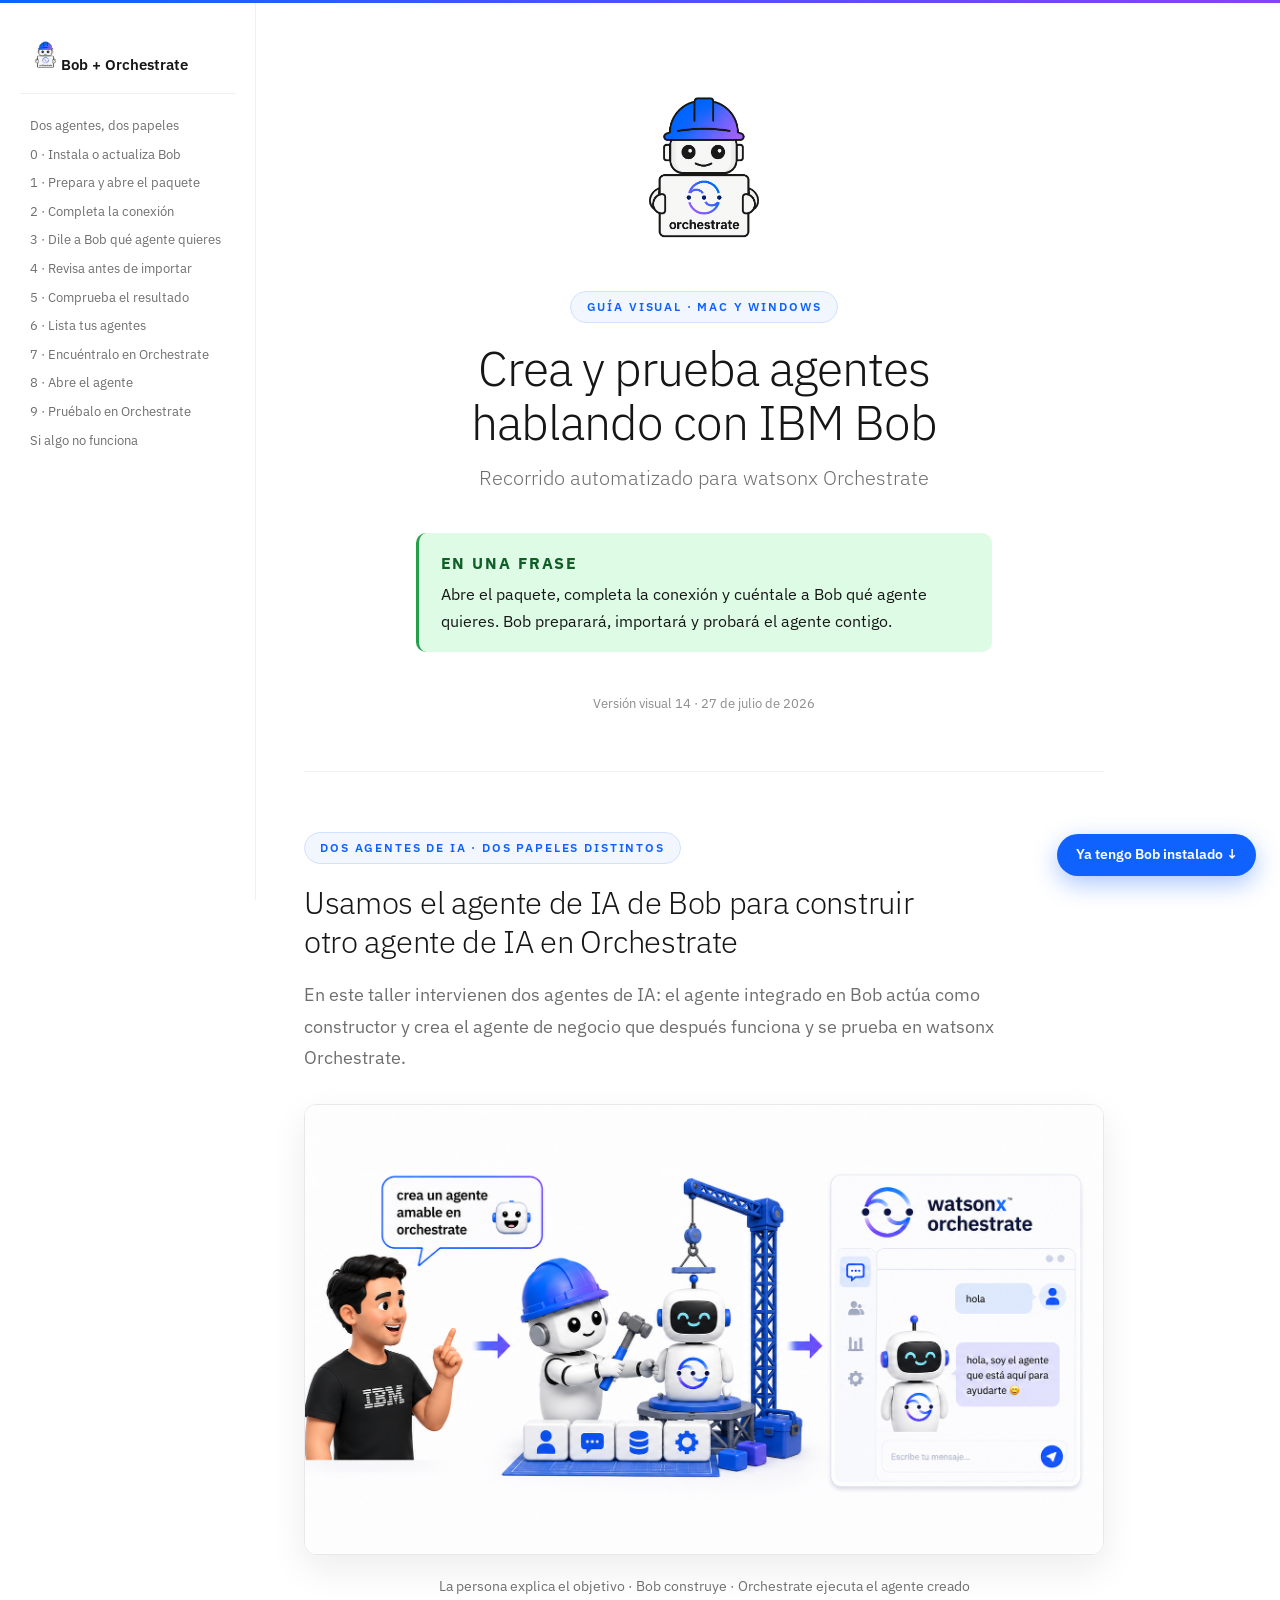
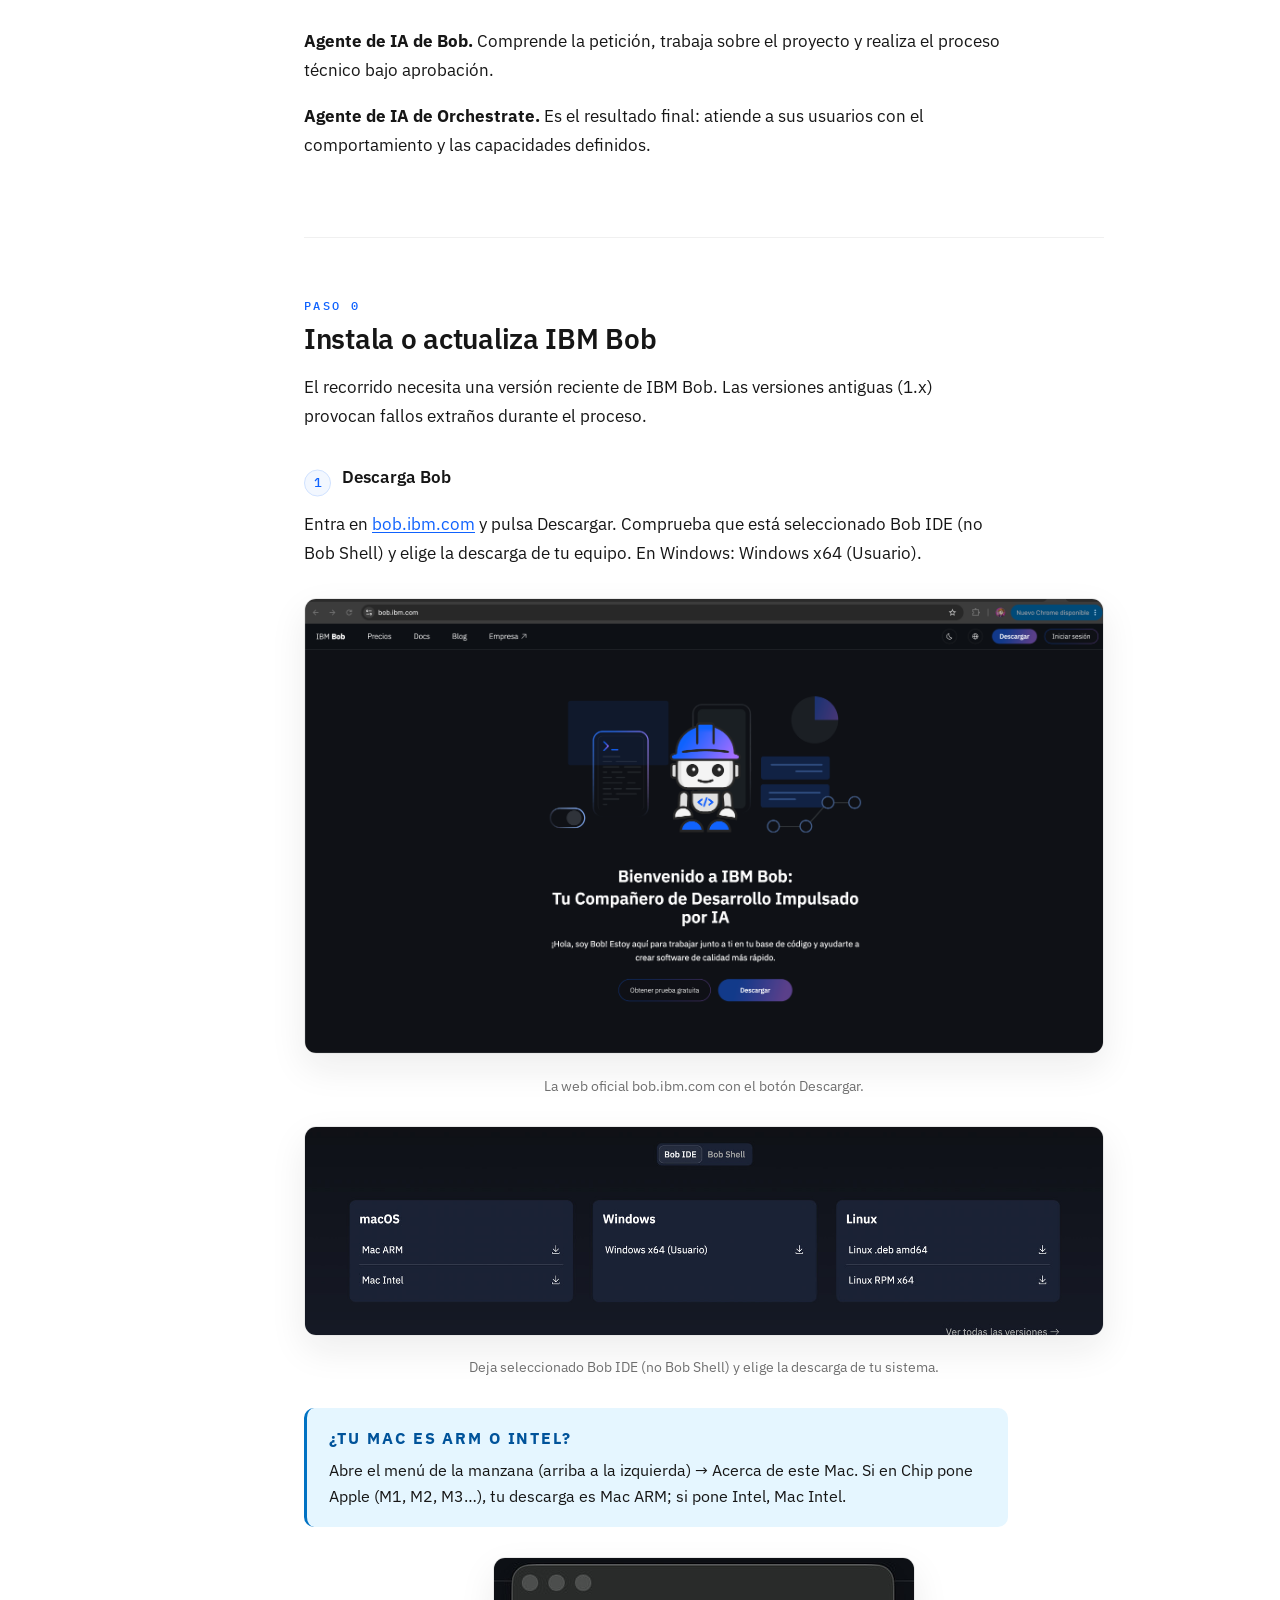
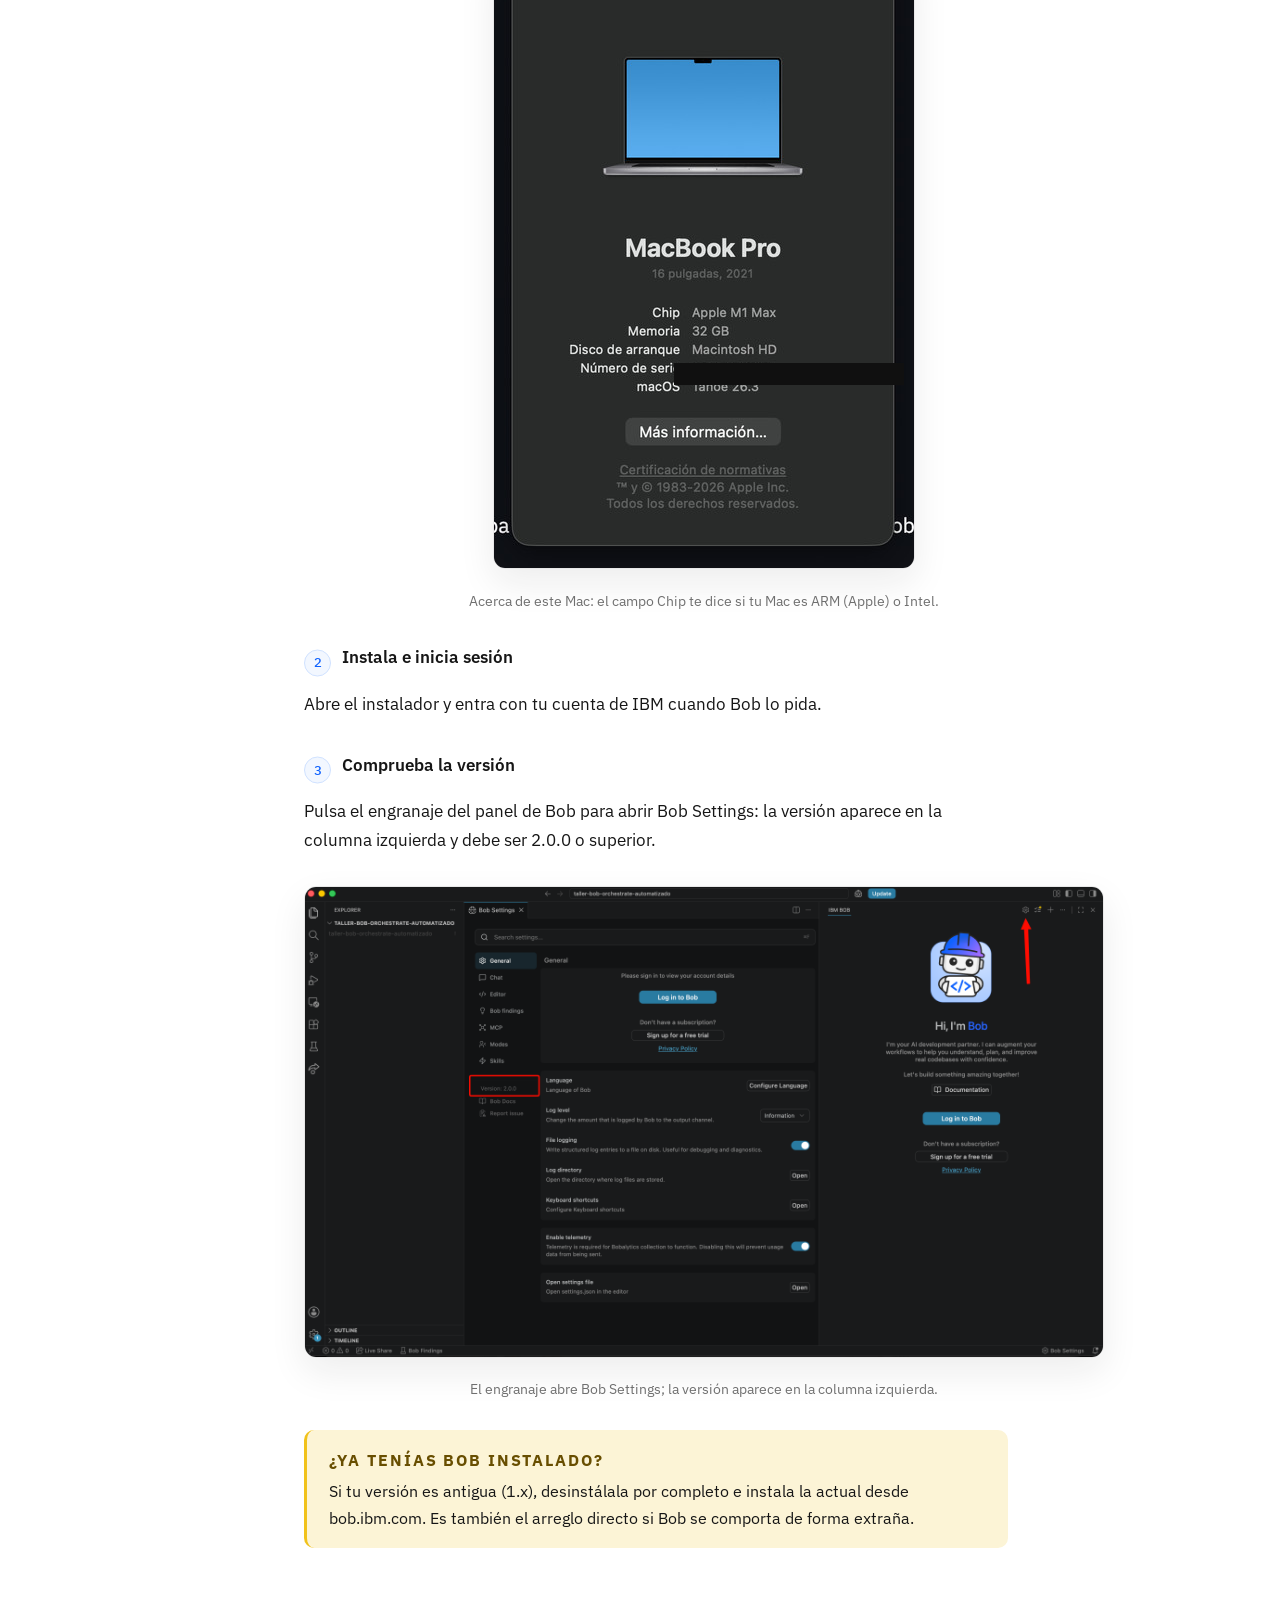
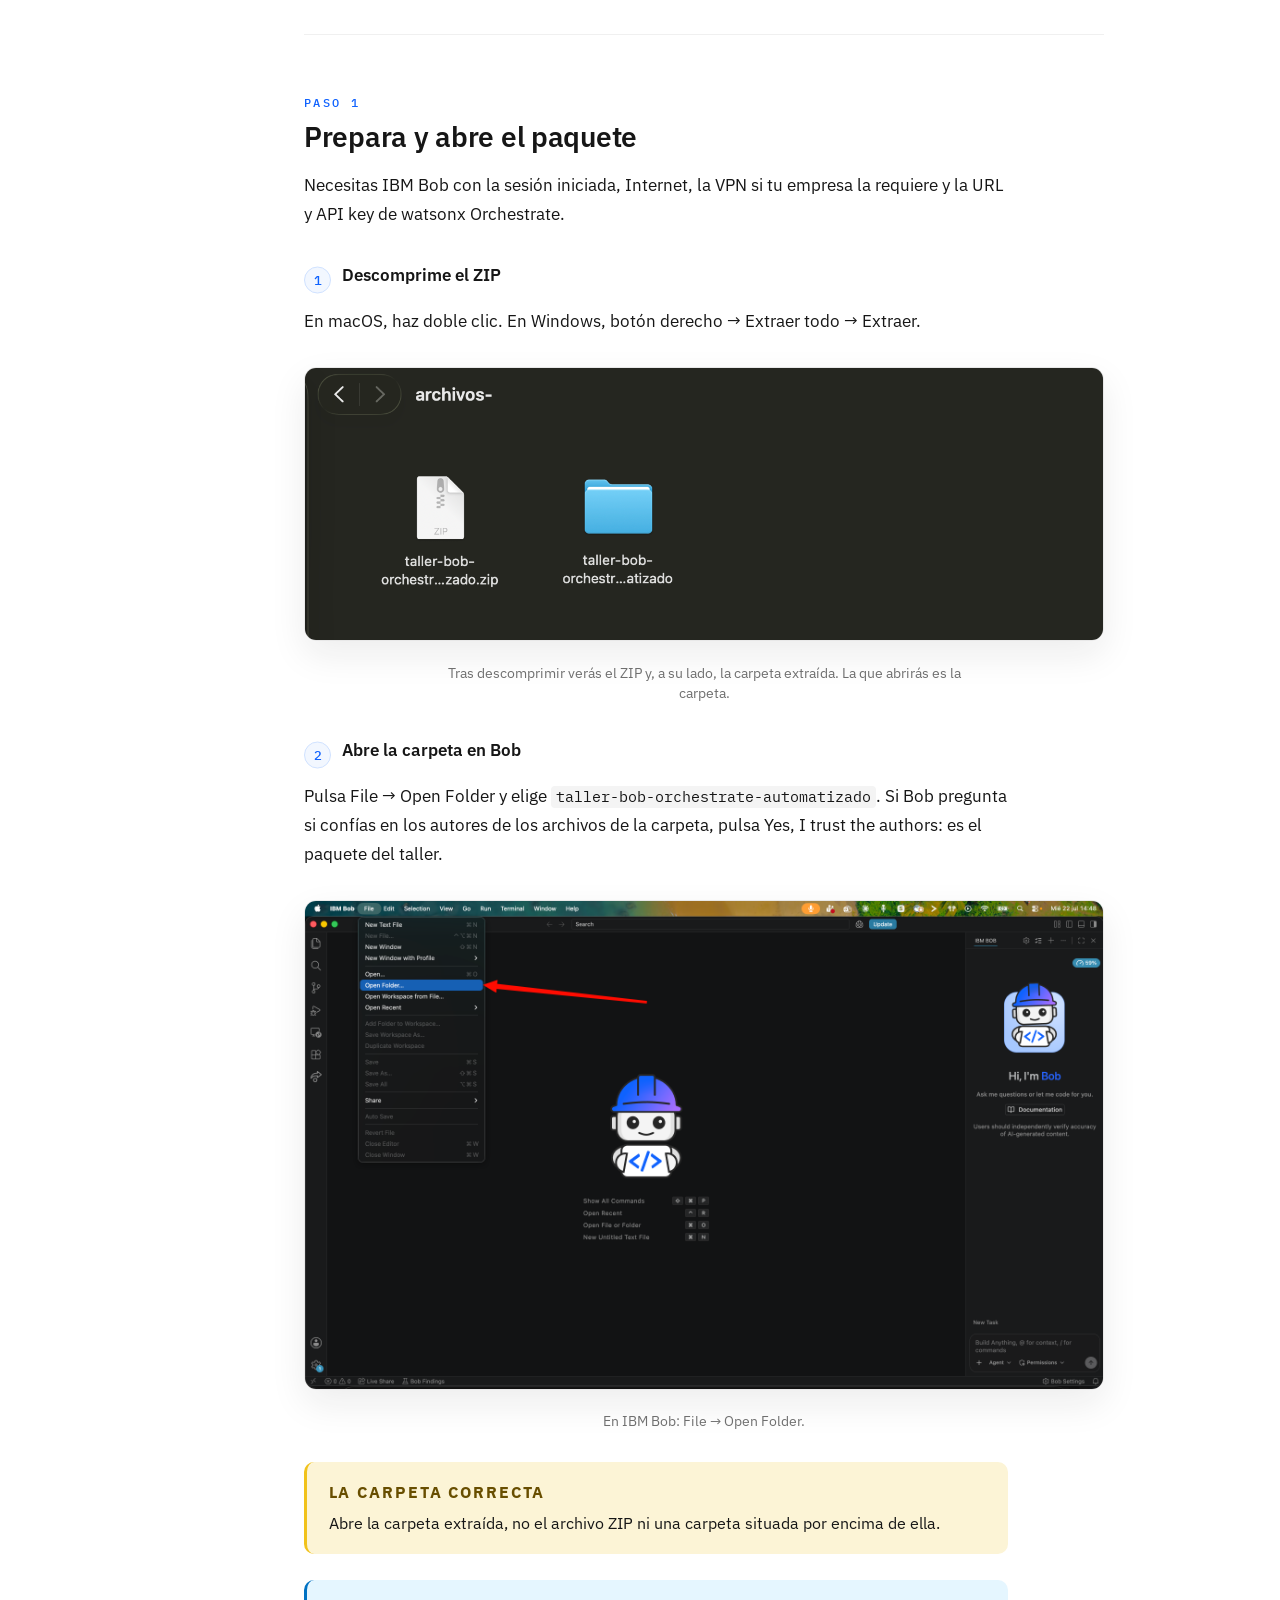
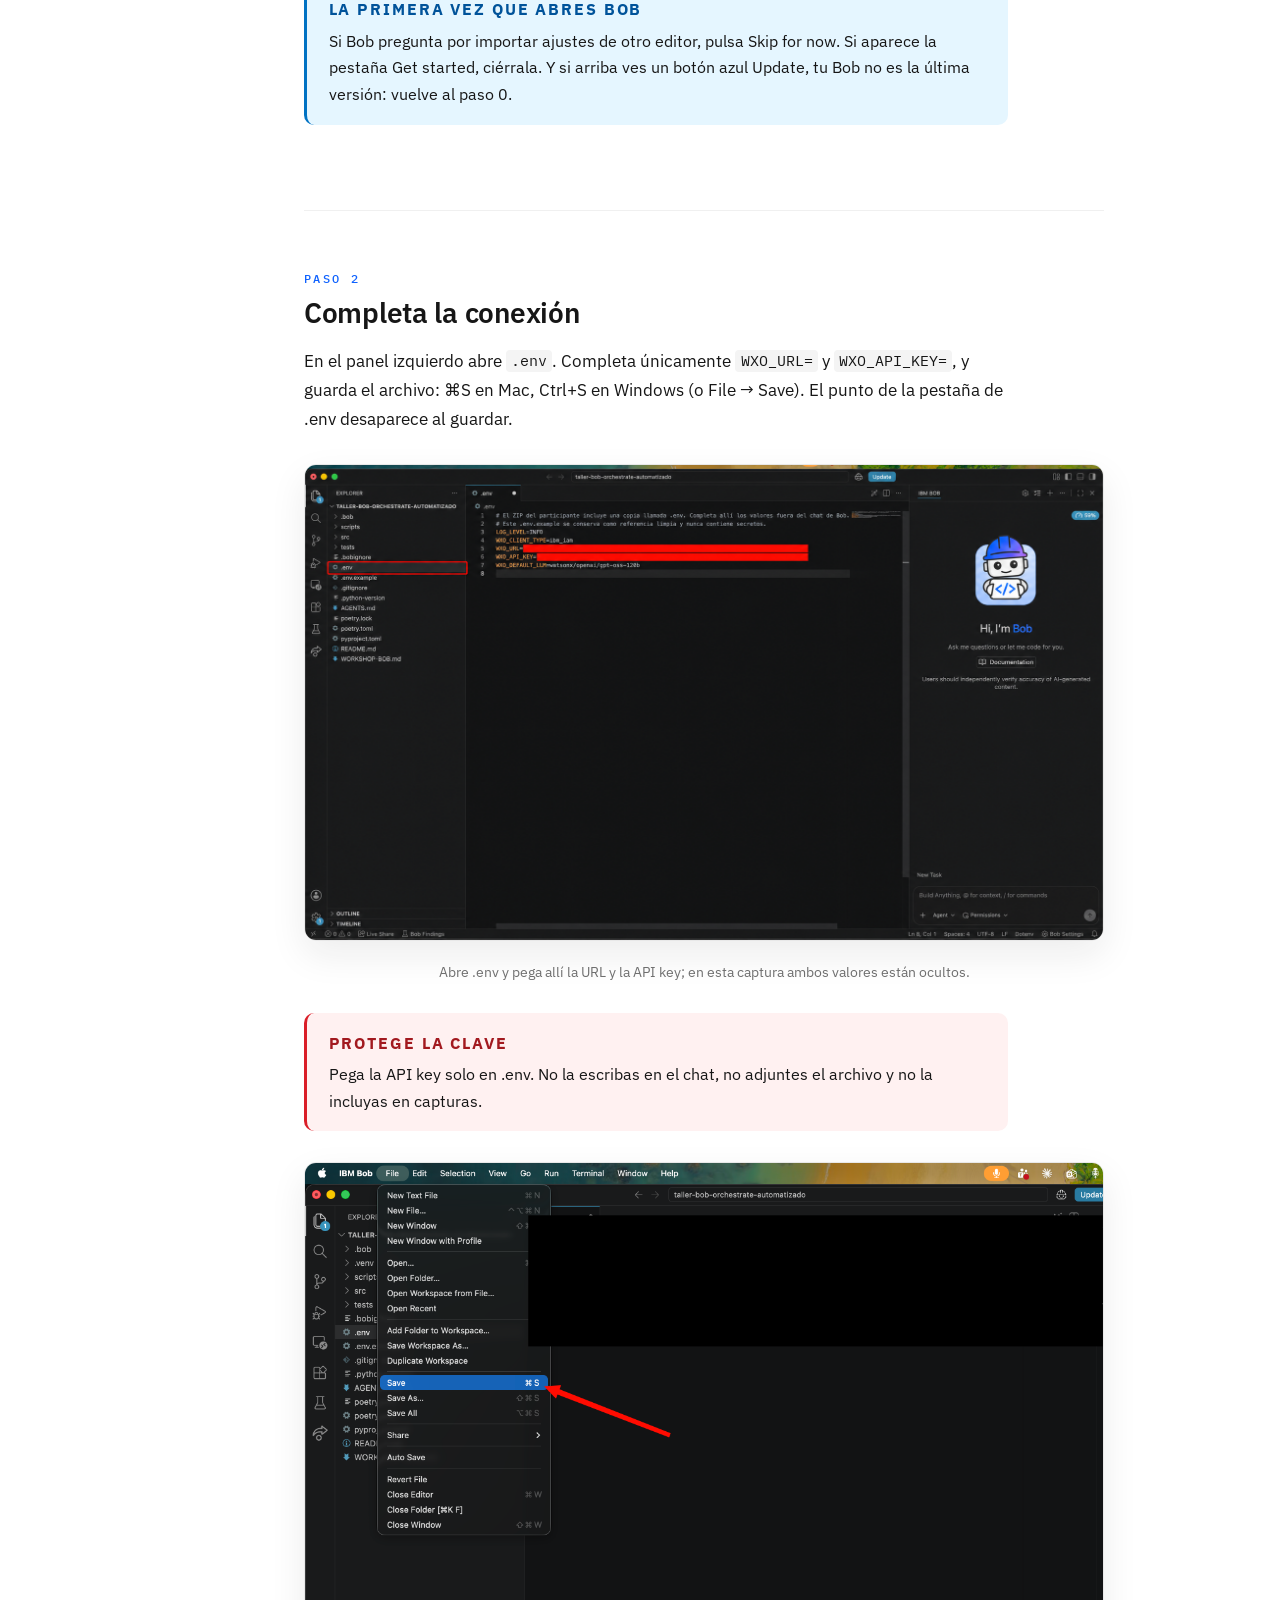
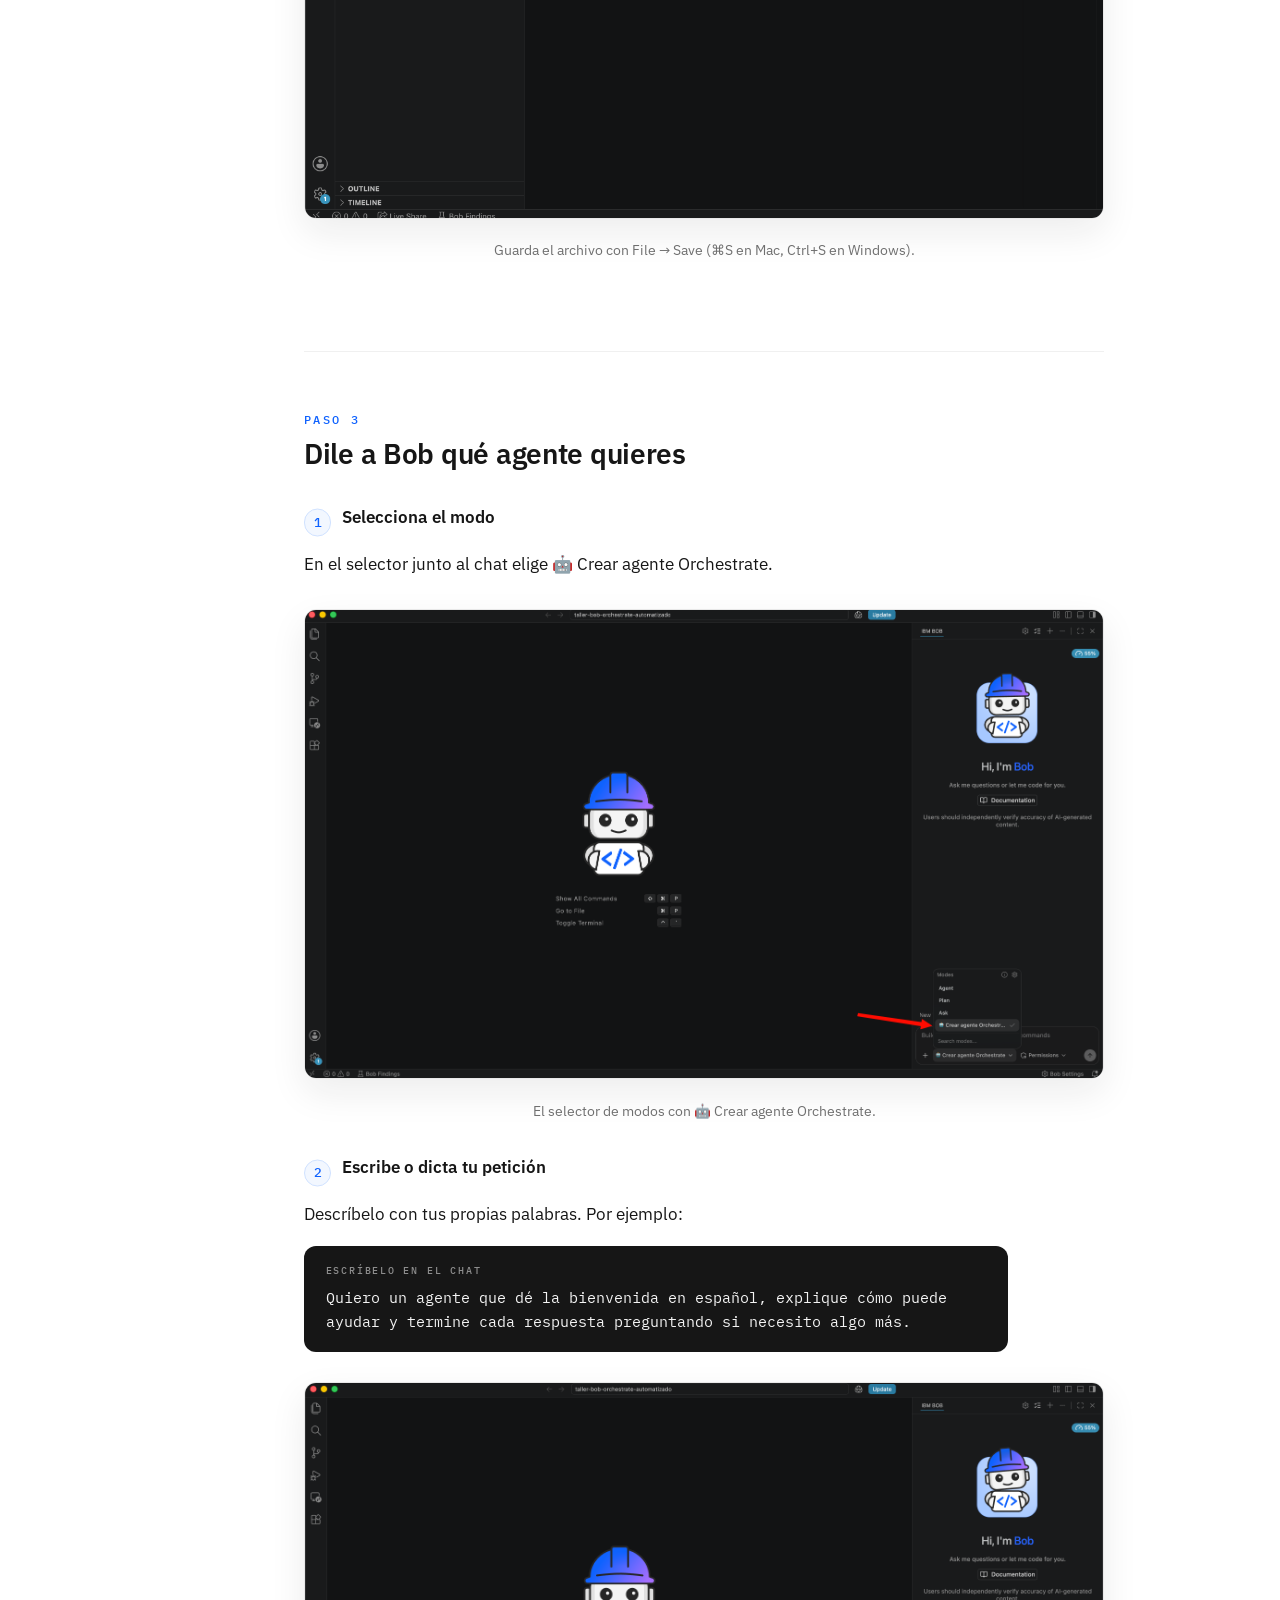
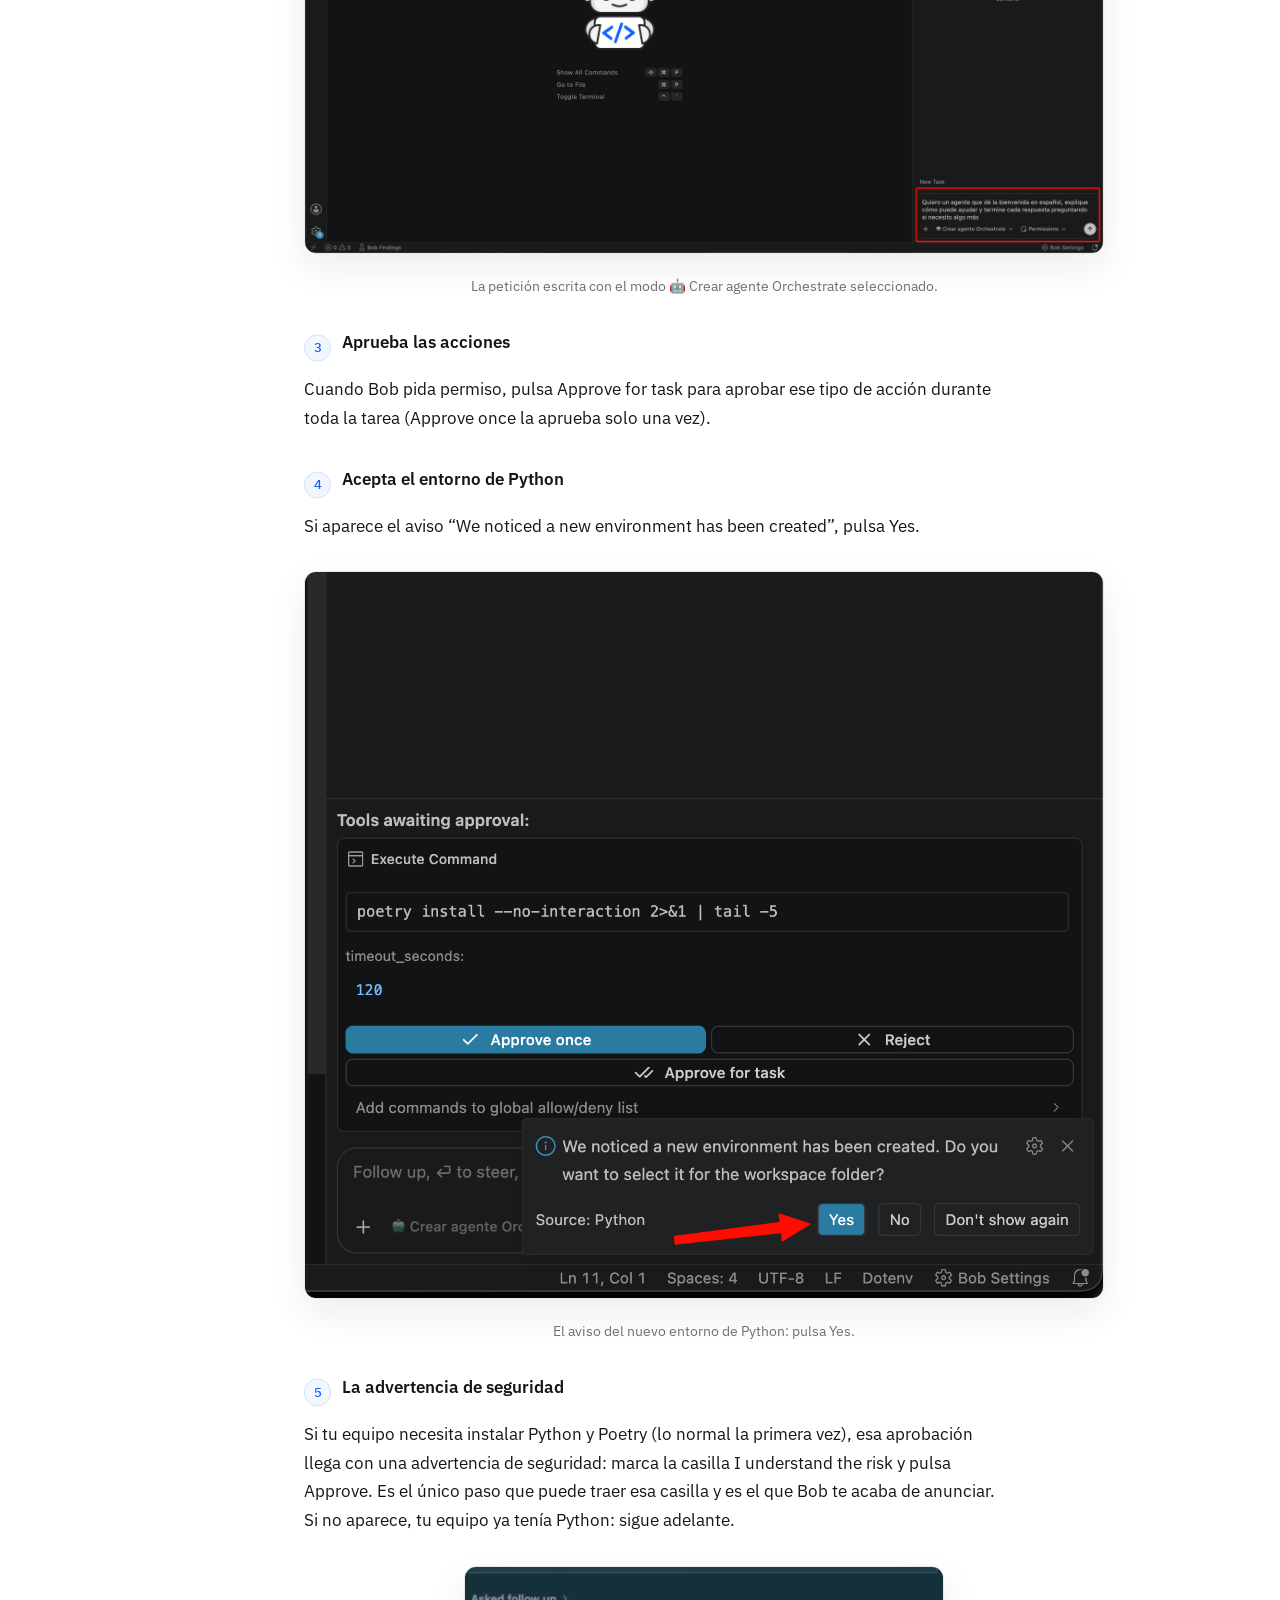
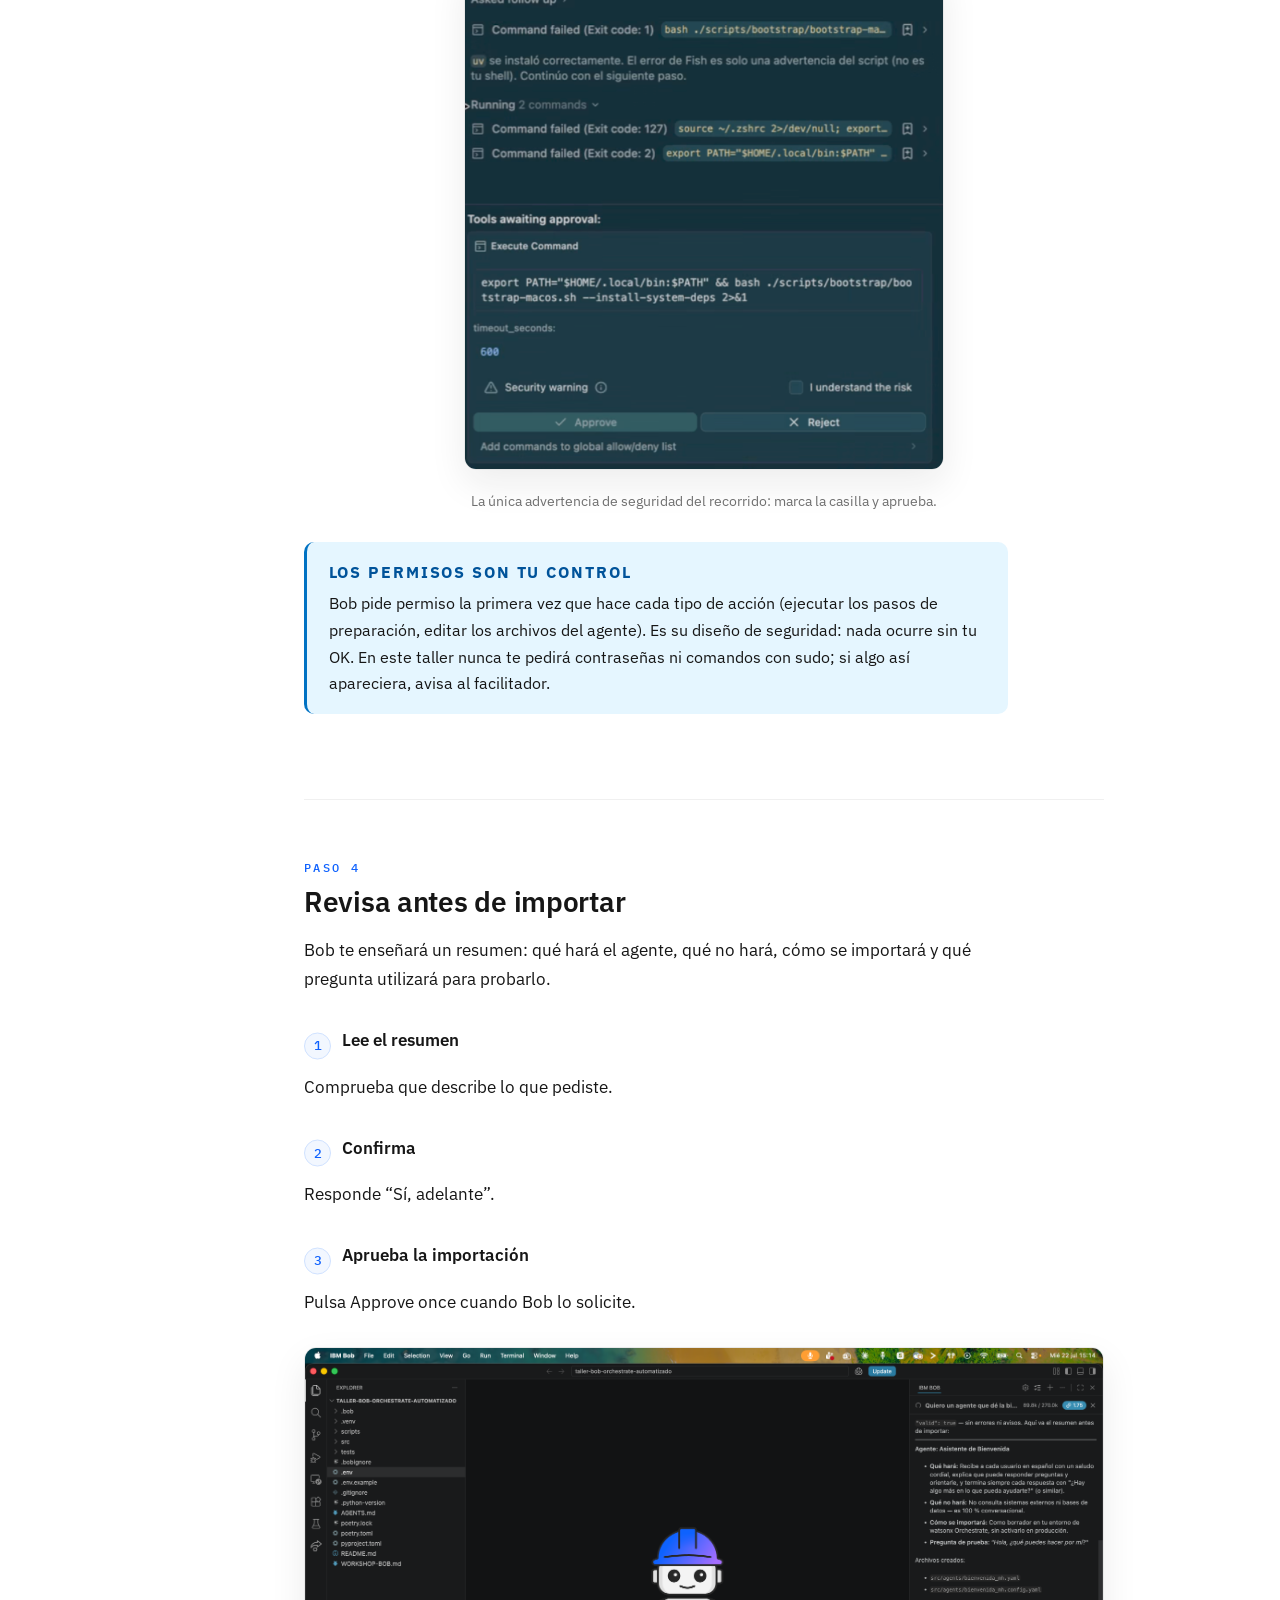
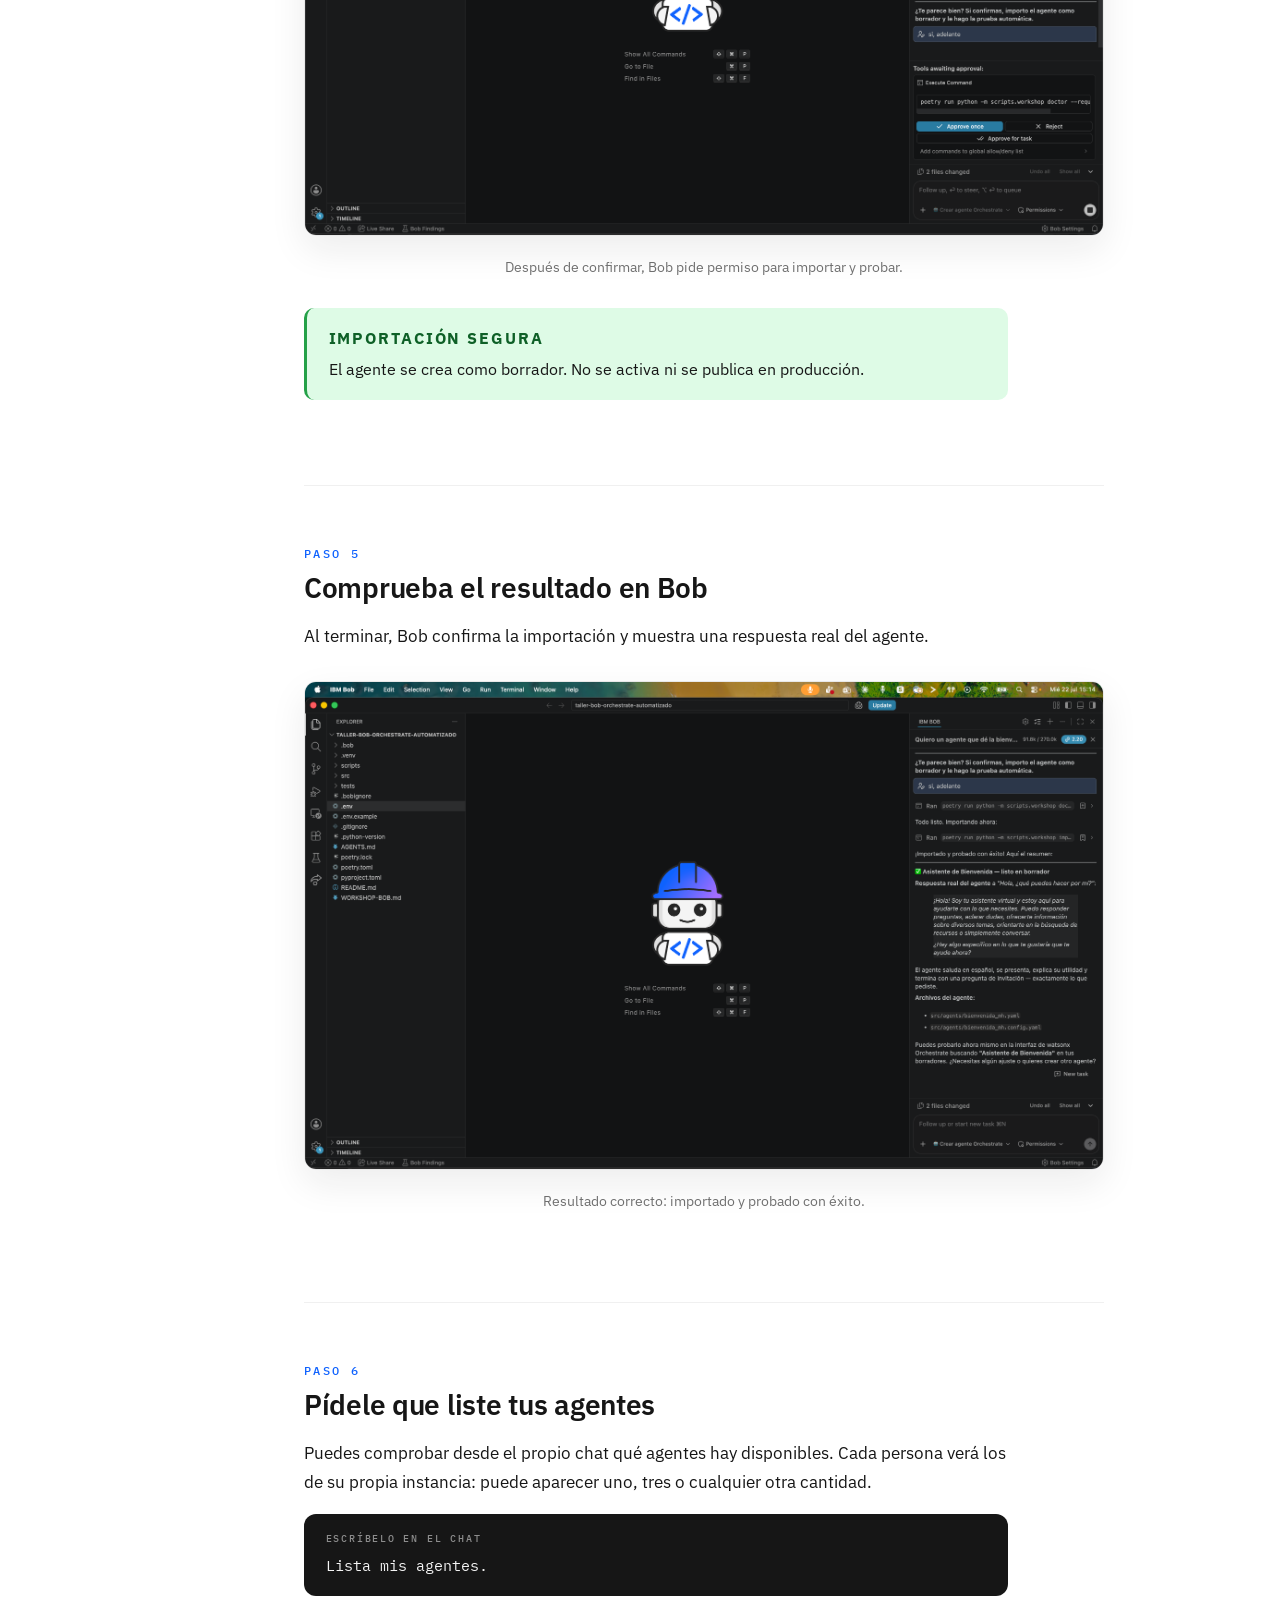
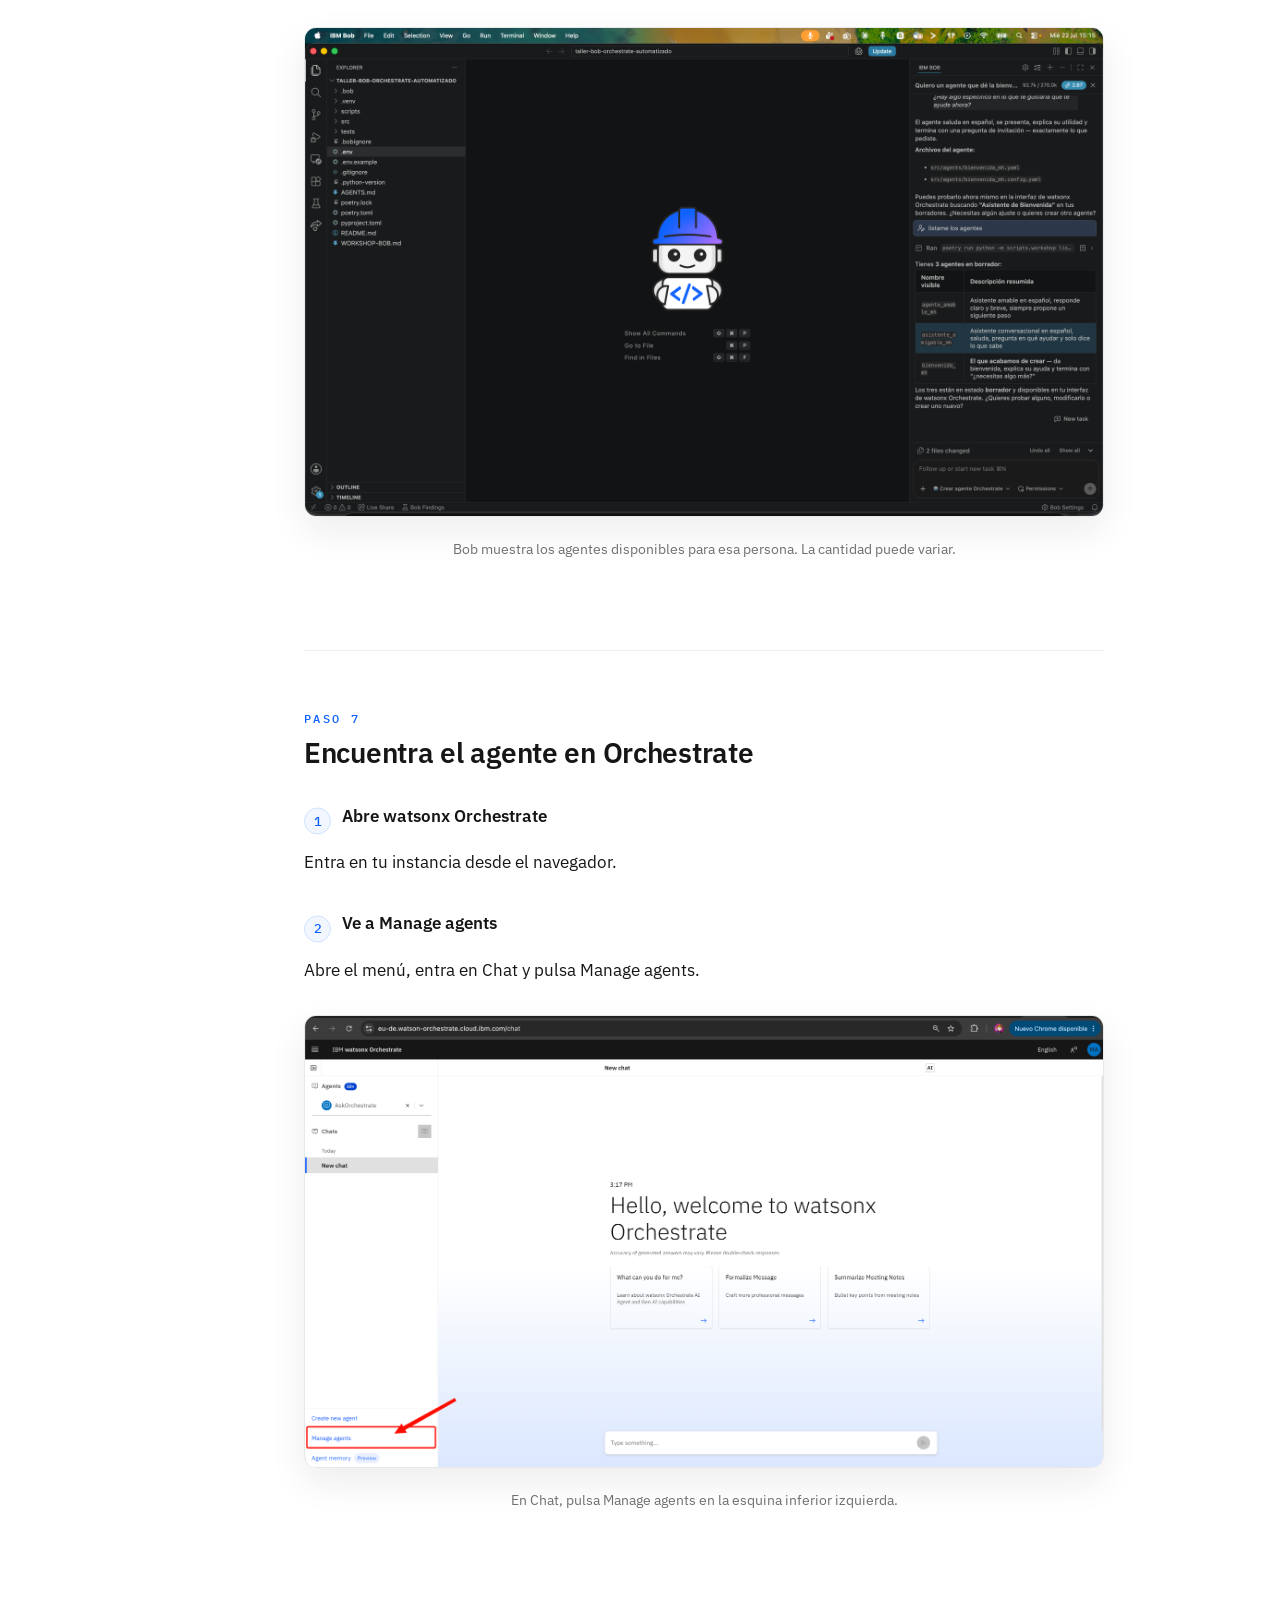
==== commit f970027e: "v14: diálogo de confianza de la carpeta al abrirla en Bob Estaba en el catálogo de la prueba virgen " ====
--- a/index.html
+++ b/index.html
@@ -43,7 +43,7 @@
     <p class="callout-label">EN UNA FRASE</p>
     <p>Abre el paquete, completa la conexión y cuéntale a Bob qué agente quieres. Bob preparará, importará y probará el agente contigo.</p>
   </div>
-  <p class="version">Versión visual 13 · 27 de julio de 2026</p>
+  <p class="version">Versión visual 14 · 27 de julio de 2026</p>
 </header>
 
 <section id="concepto">
@@ -103,7 +103,7 @@
     <figcaption>Tras descomprimir verás el ZIP y, a su lado, la carpeta extraída. La que abrirás es la carpeta.</figcaption>
   </figure>
   <h3><span class="step-n">2</span>Abre la carpeta en Bob</h3>
-  <p>Pulsa File → Open Folder y elige <code>taller-bob-orchestrate-automatizado</code>.</p>
+  <p>Pulsa File → Open Folder y elige <code>taller-bob-orchestrate-automatizado</code>. Si Bob pregunta si confías en los autores de los archivos de la carpeta, pulsa Yes, I trust the authors: es el paquete del taller.</p>
   <figure>
     <img src="assets/abrir-carpeta.png" alt="Menú File de IBM Bob con la opción Open Folder resaltada por una flecha roja." />
     <figcaption>En IBM Bob: File → Open Folder.</figcaption>
@@ -259,7 +259,7 @@
 </section>
 
 <footer>
-  <p>Guía visual del recorrido automatizado IBM Bob + watsonx Orchestrate · Versión 13 · Julio de 2026</p>
+  <p>Guía visual del recorrido automatizado IBM Bob + watsonx Orchestrate · Versión 14 · Julio de 2026</p>
   <p class="foot-credit"><img class="foot-avatar" src="assets/miguel-hidalgo.png" alt="Miguel Hidalgo" /><span>Guía preparada y mantenida por Miguel Hidalgo. ¿Dudas o ideas para mejorarla? <a href="mailto:miguel.hidalgo@ibm.com">Escríbeme</a>.</span></p>
 </footer>
 
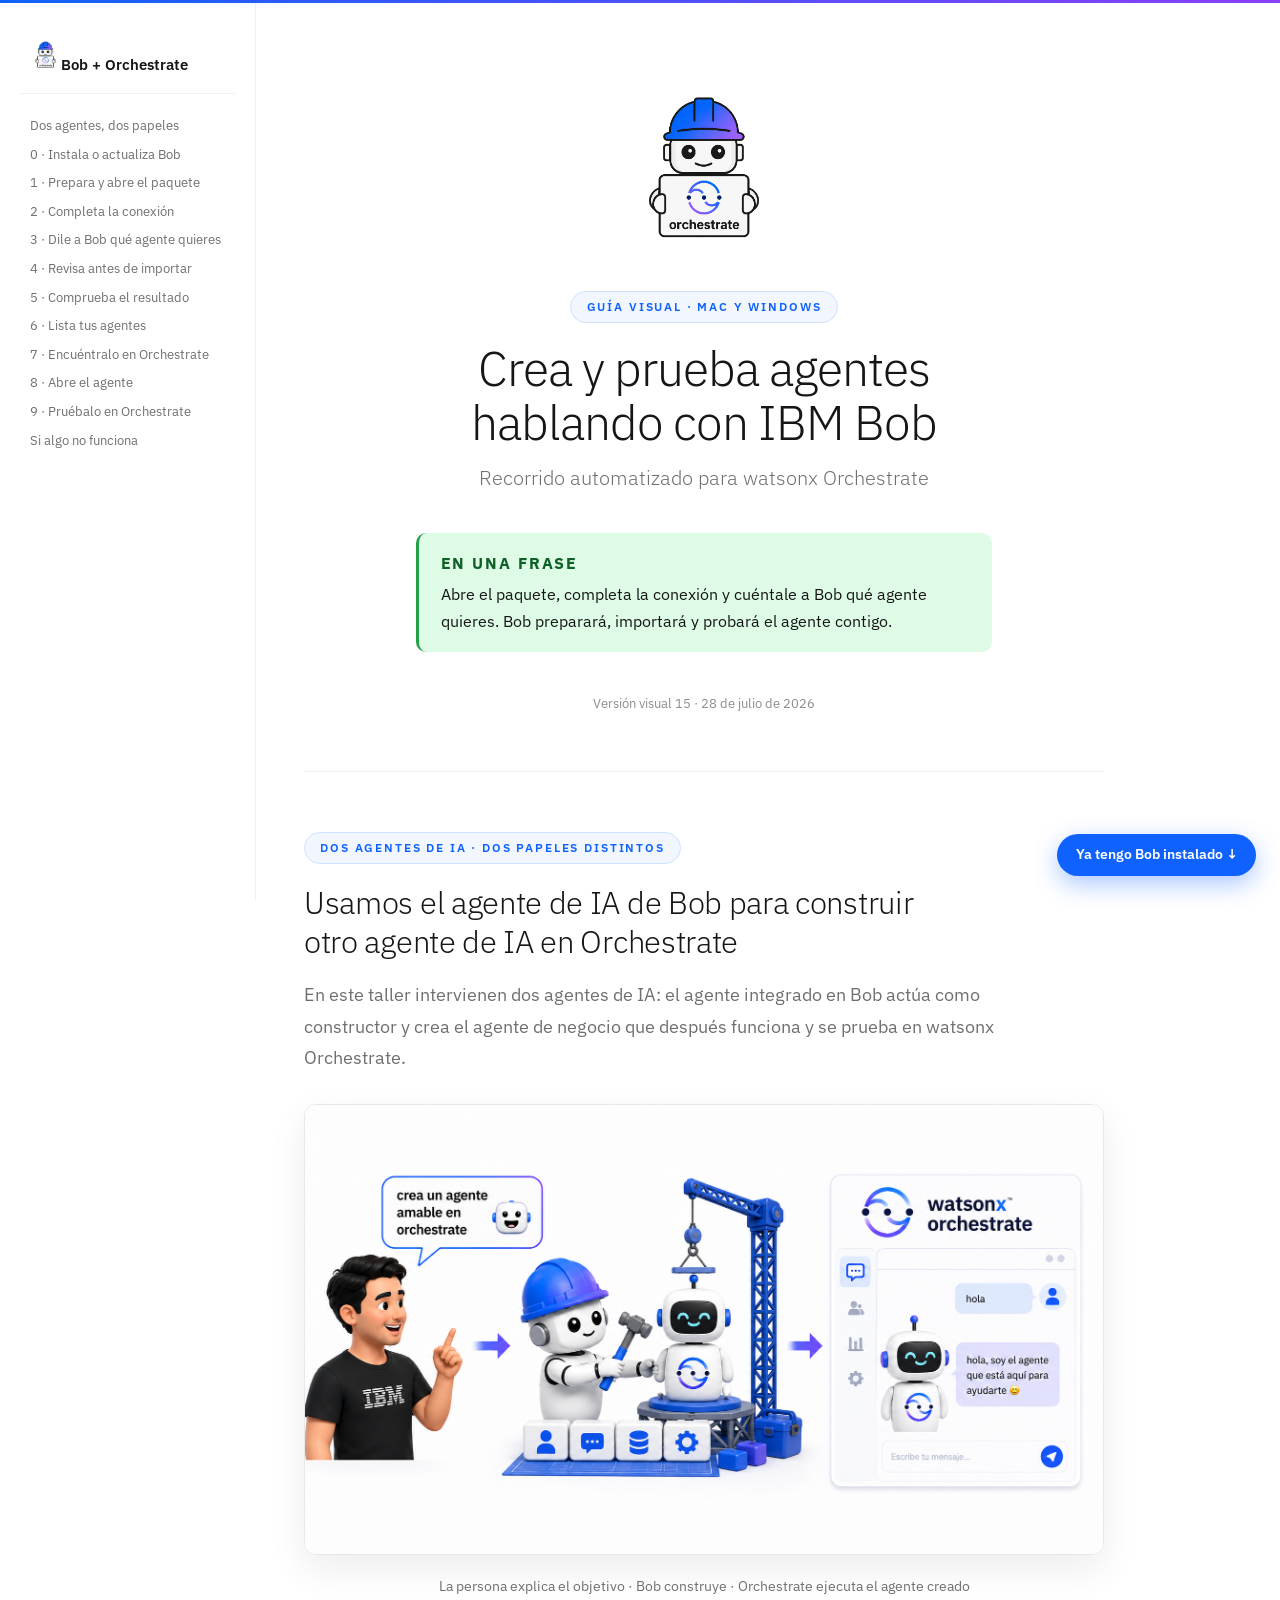
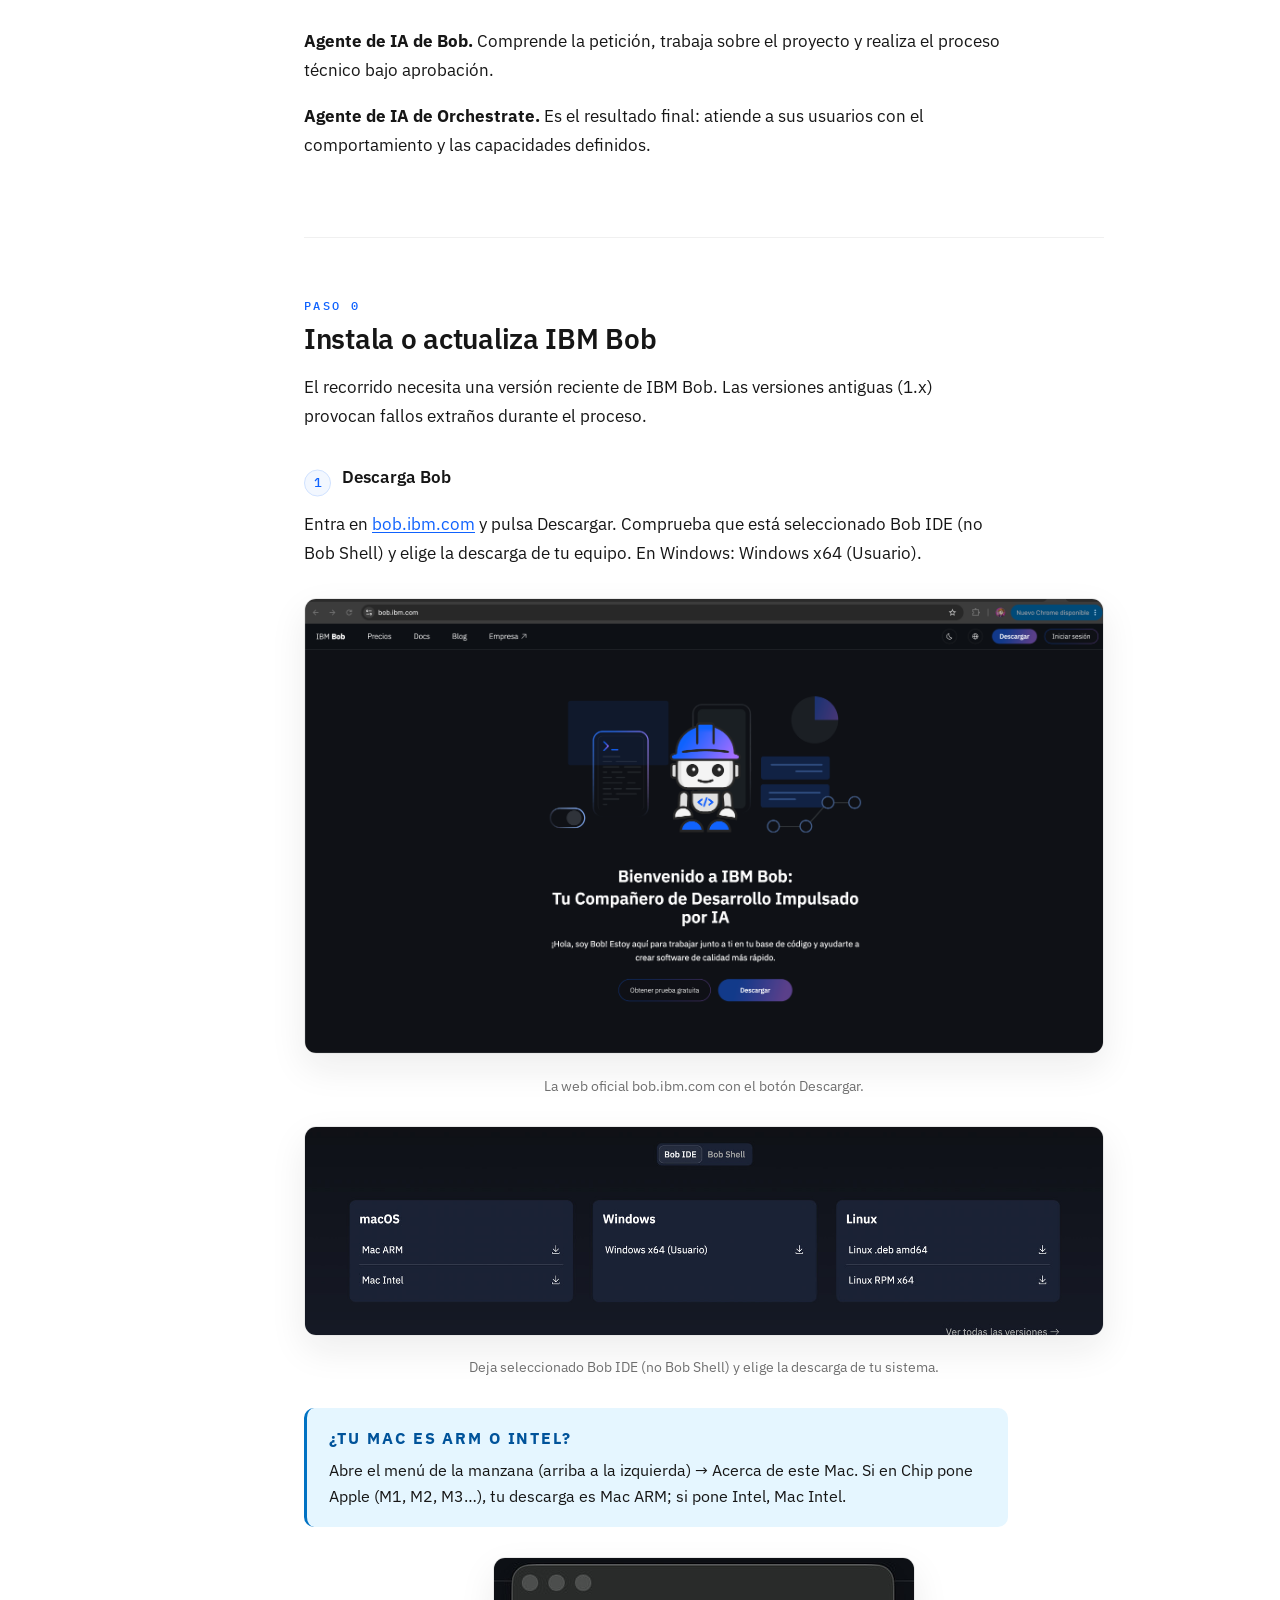
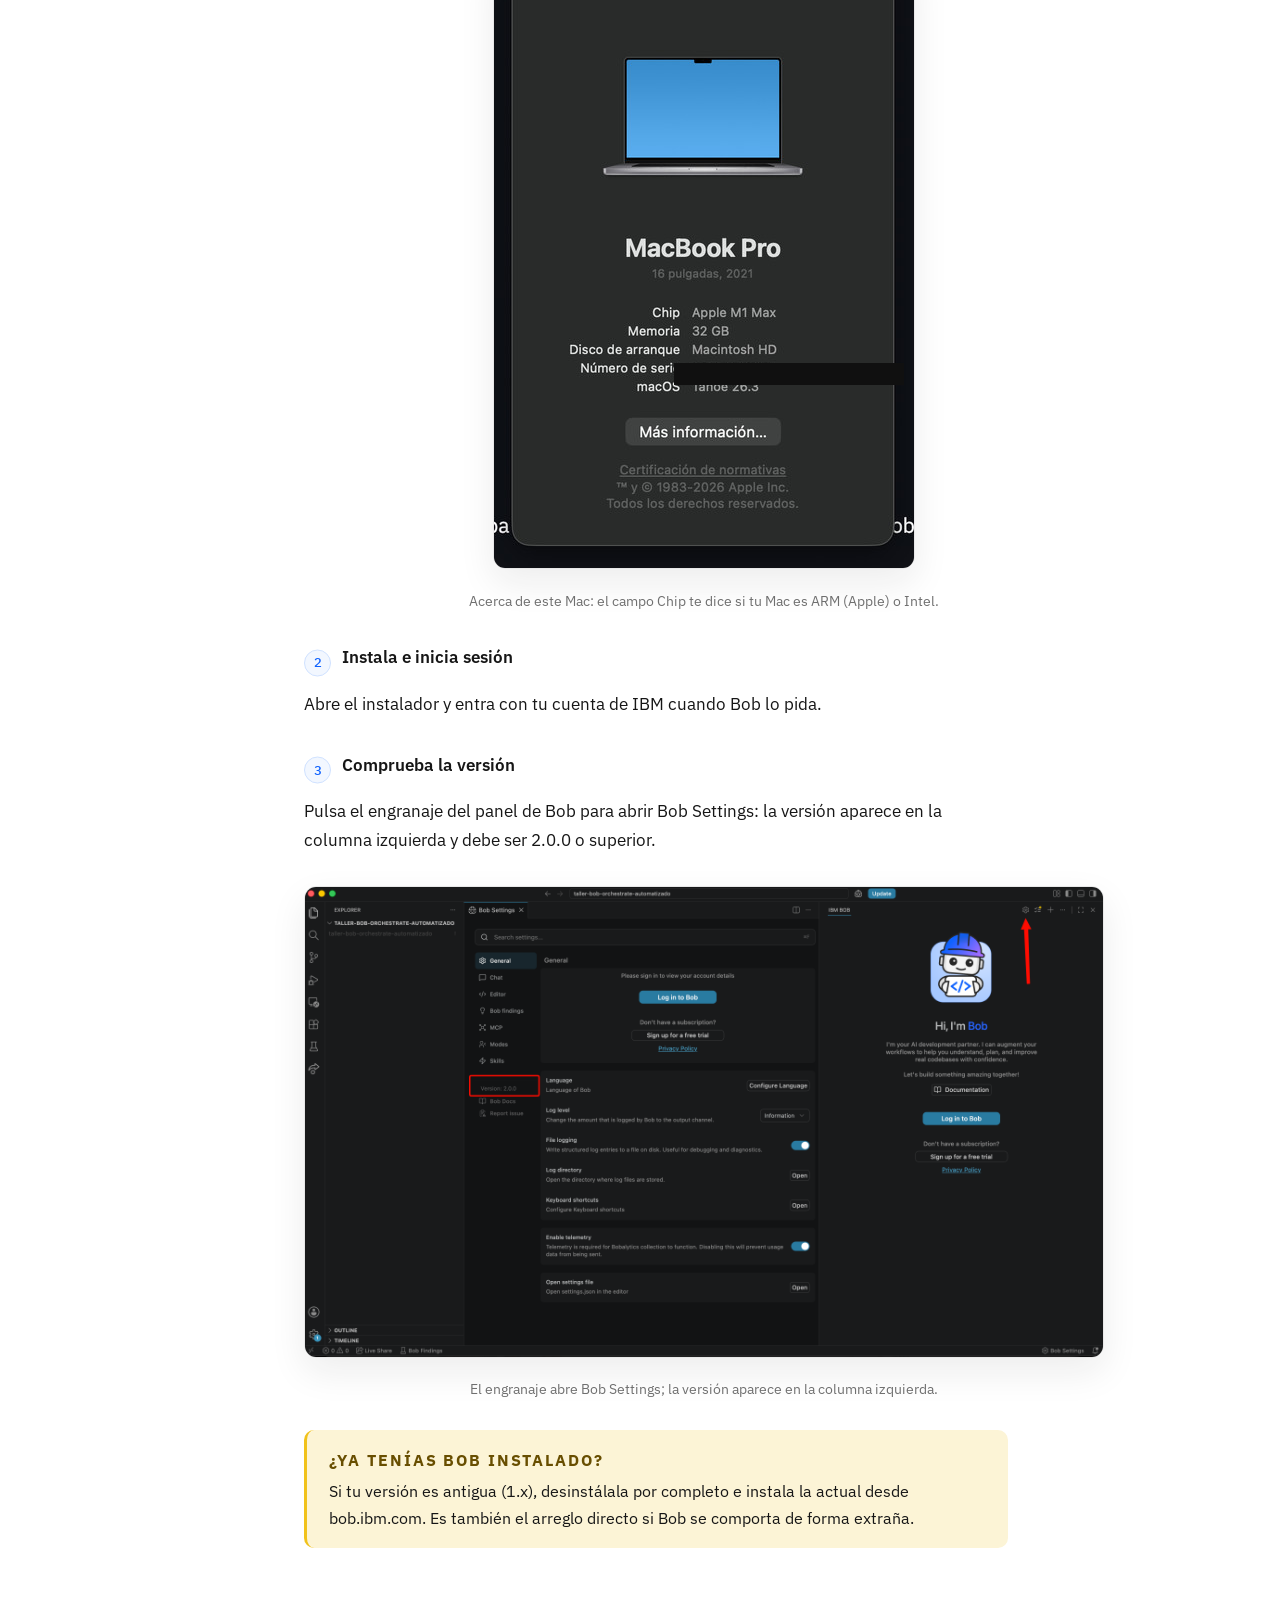
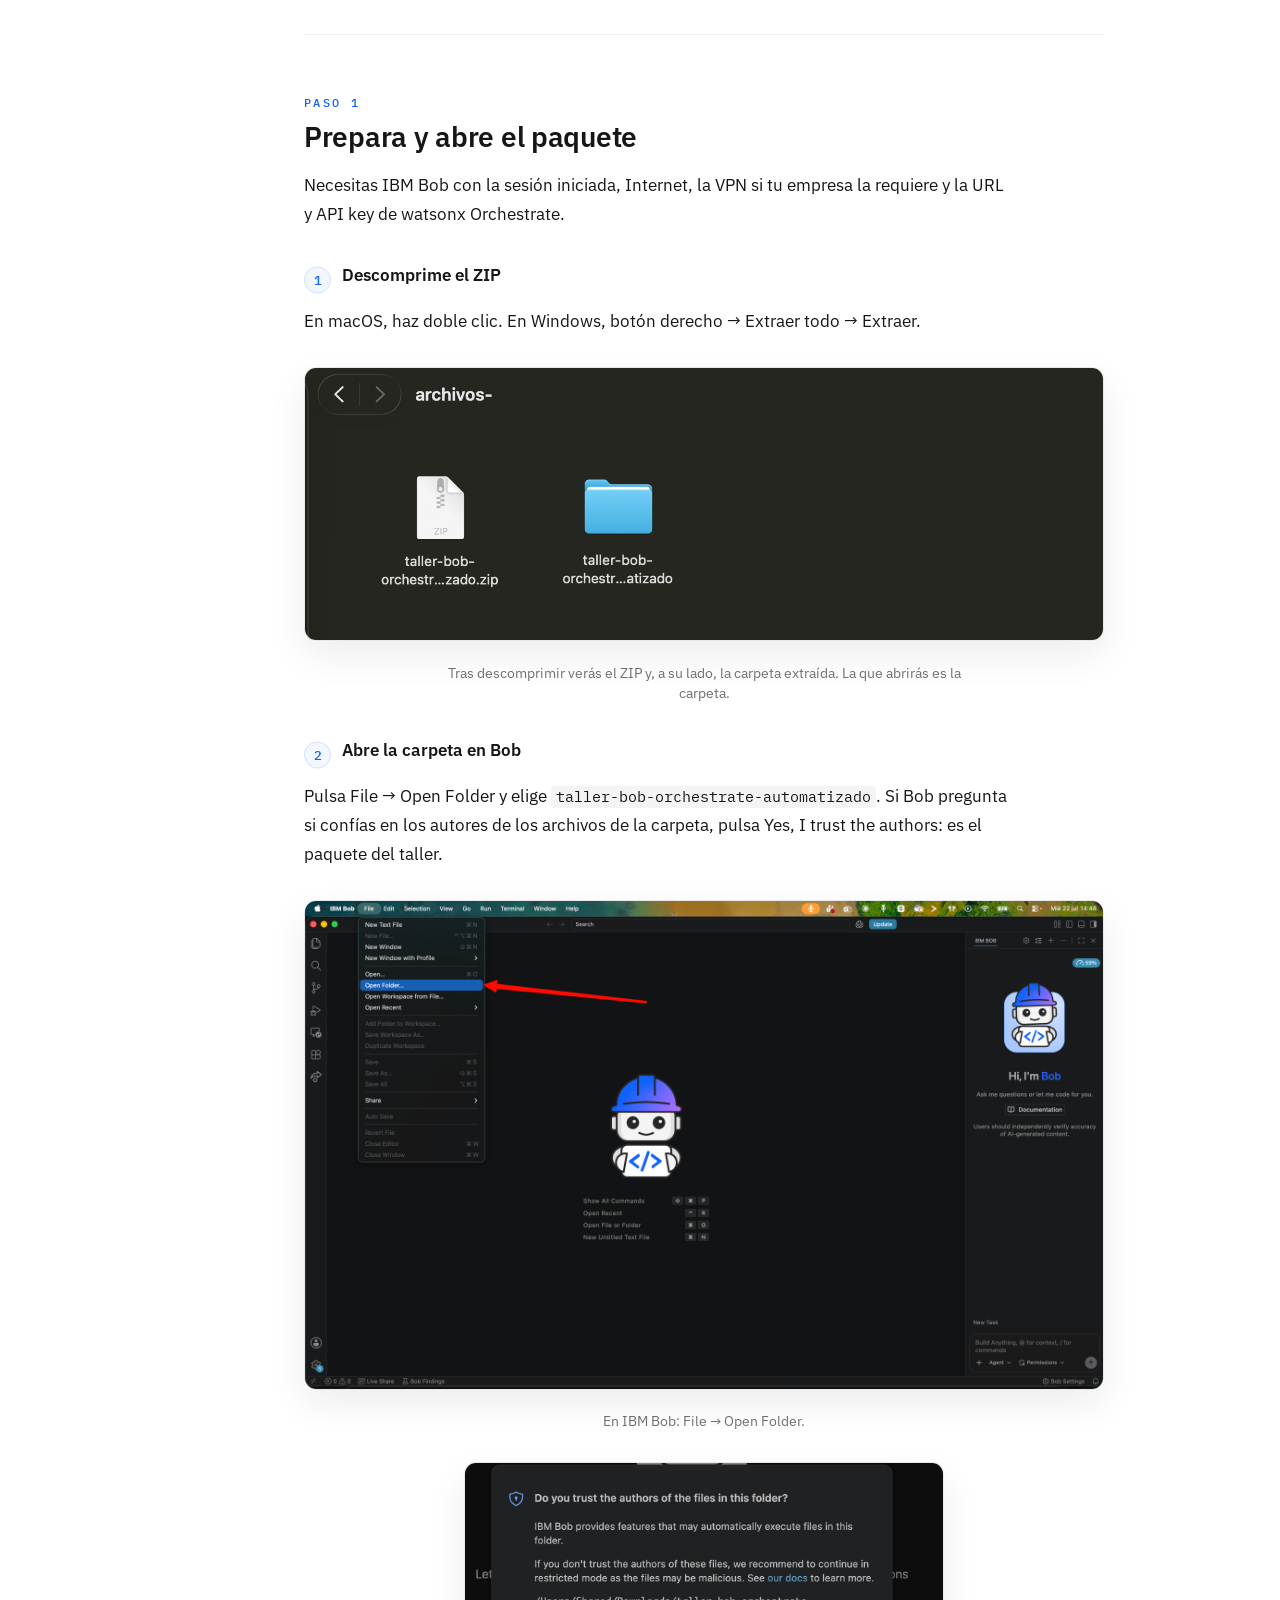
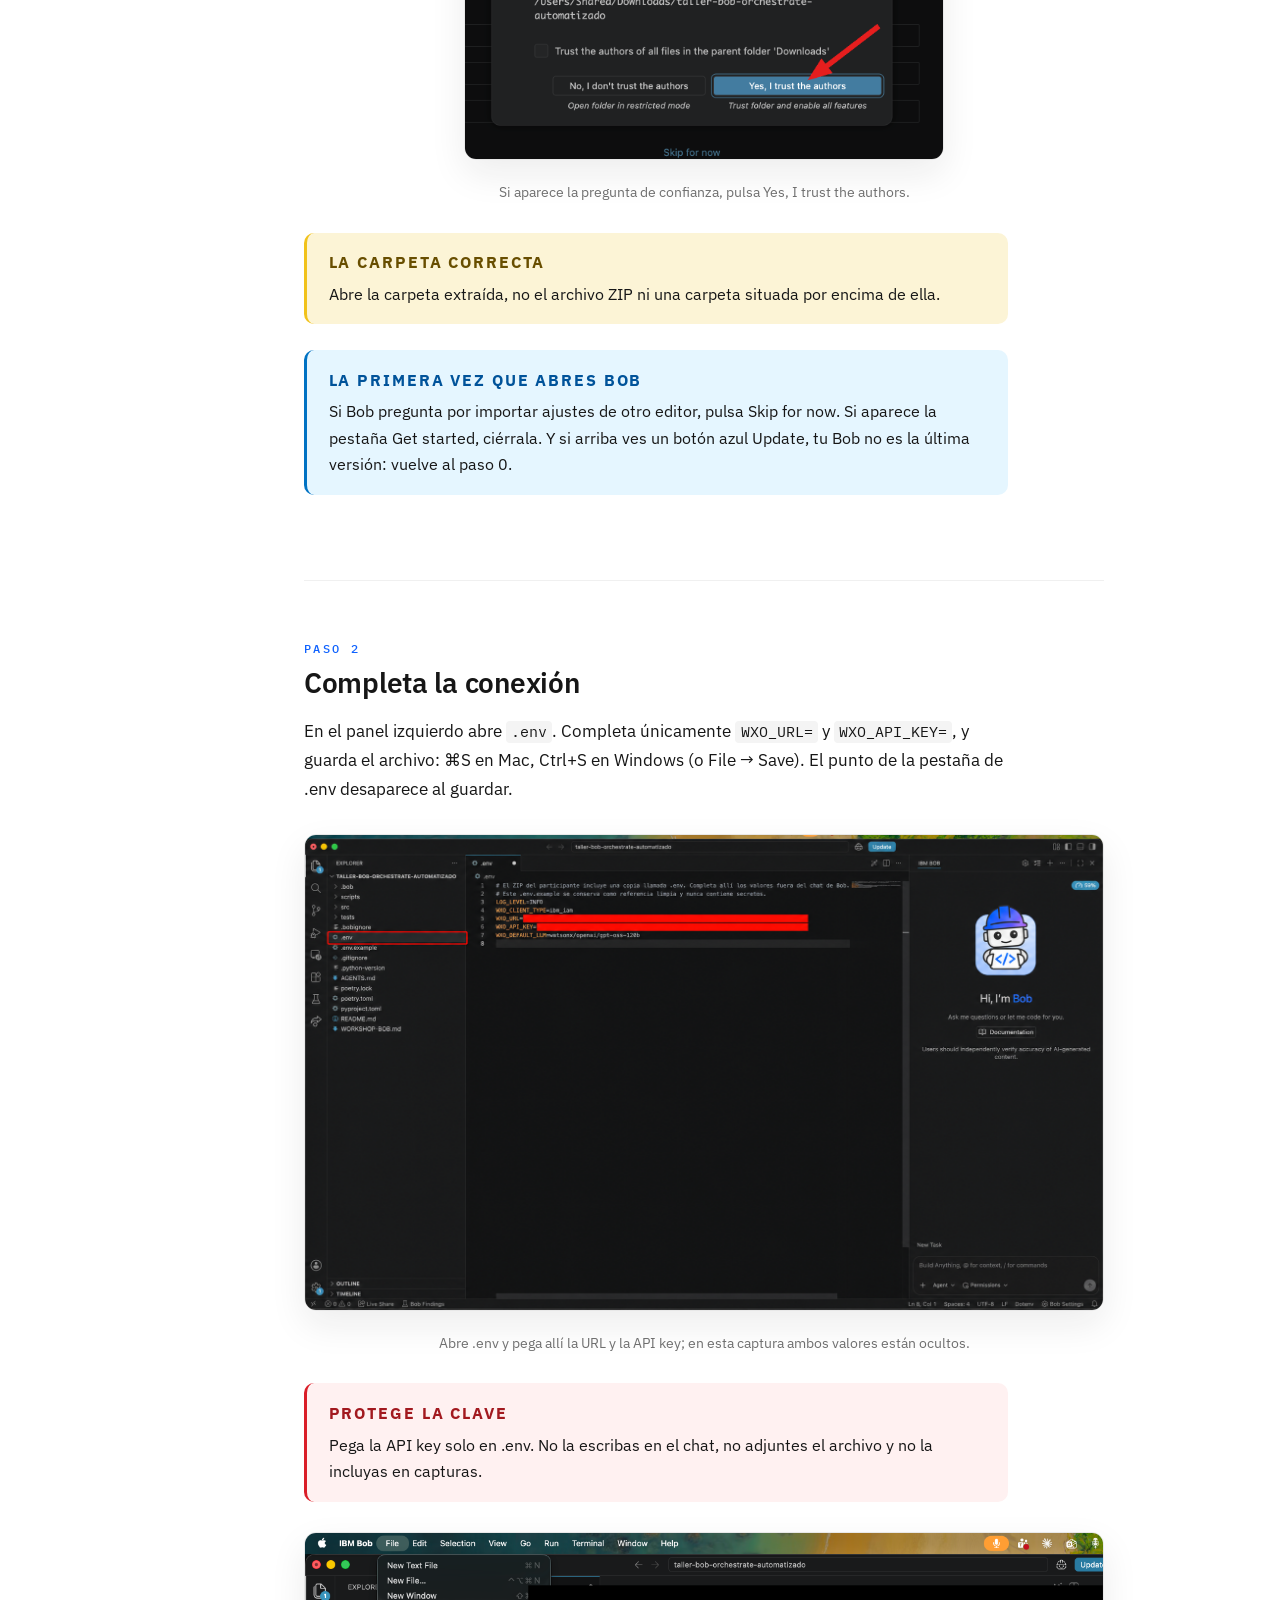
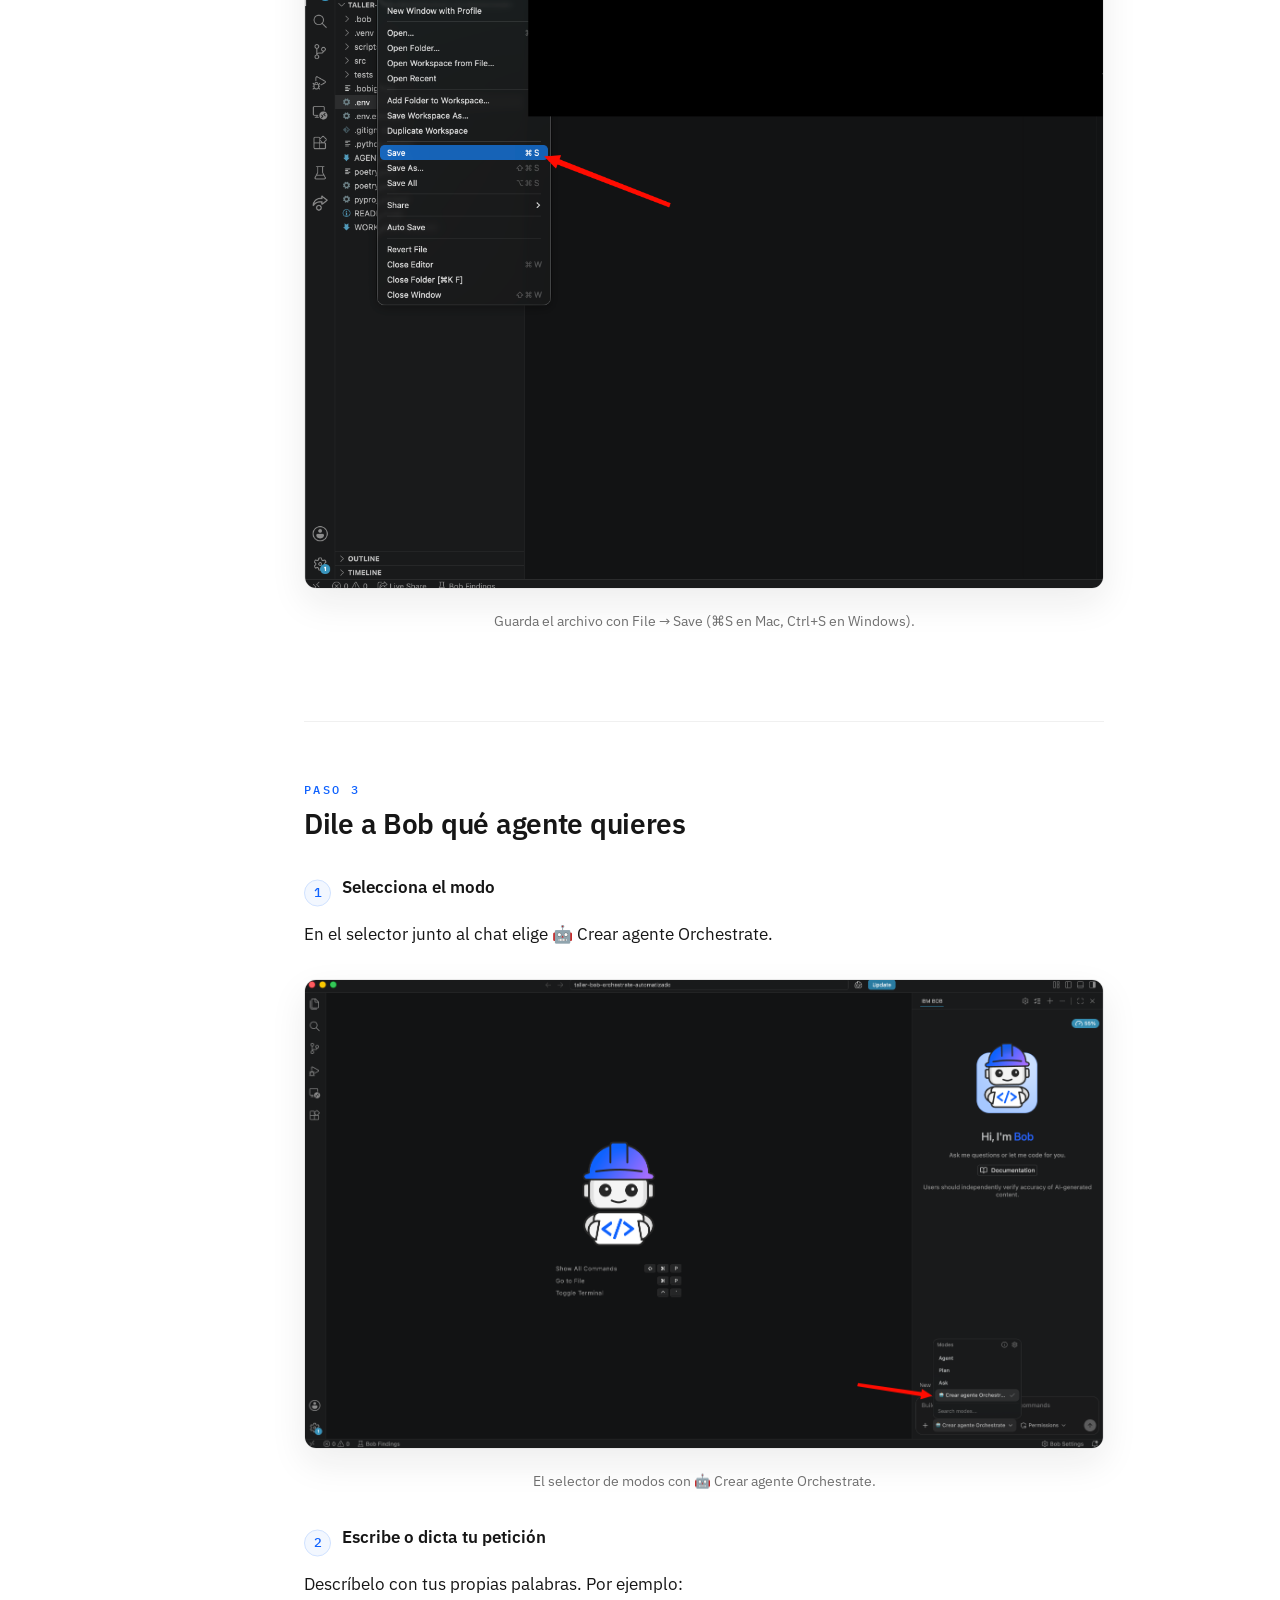
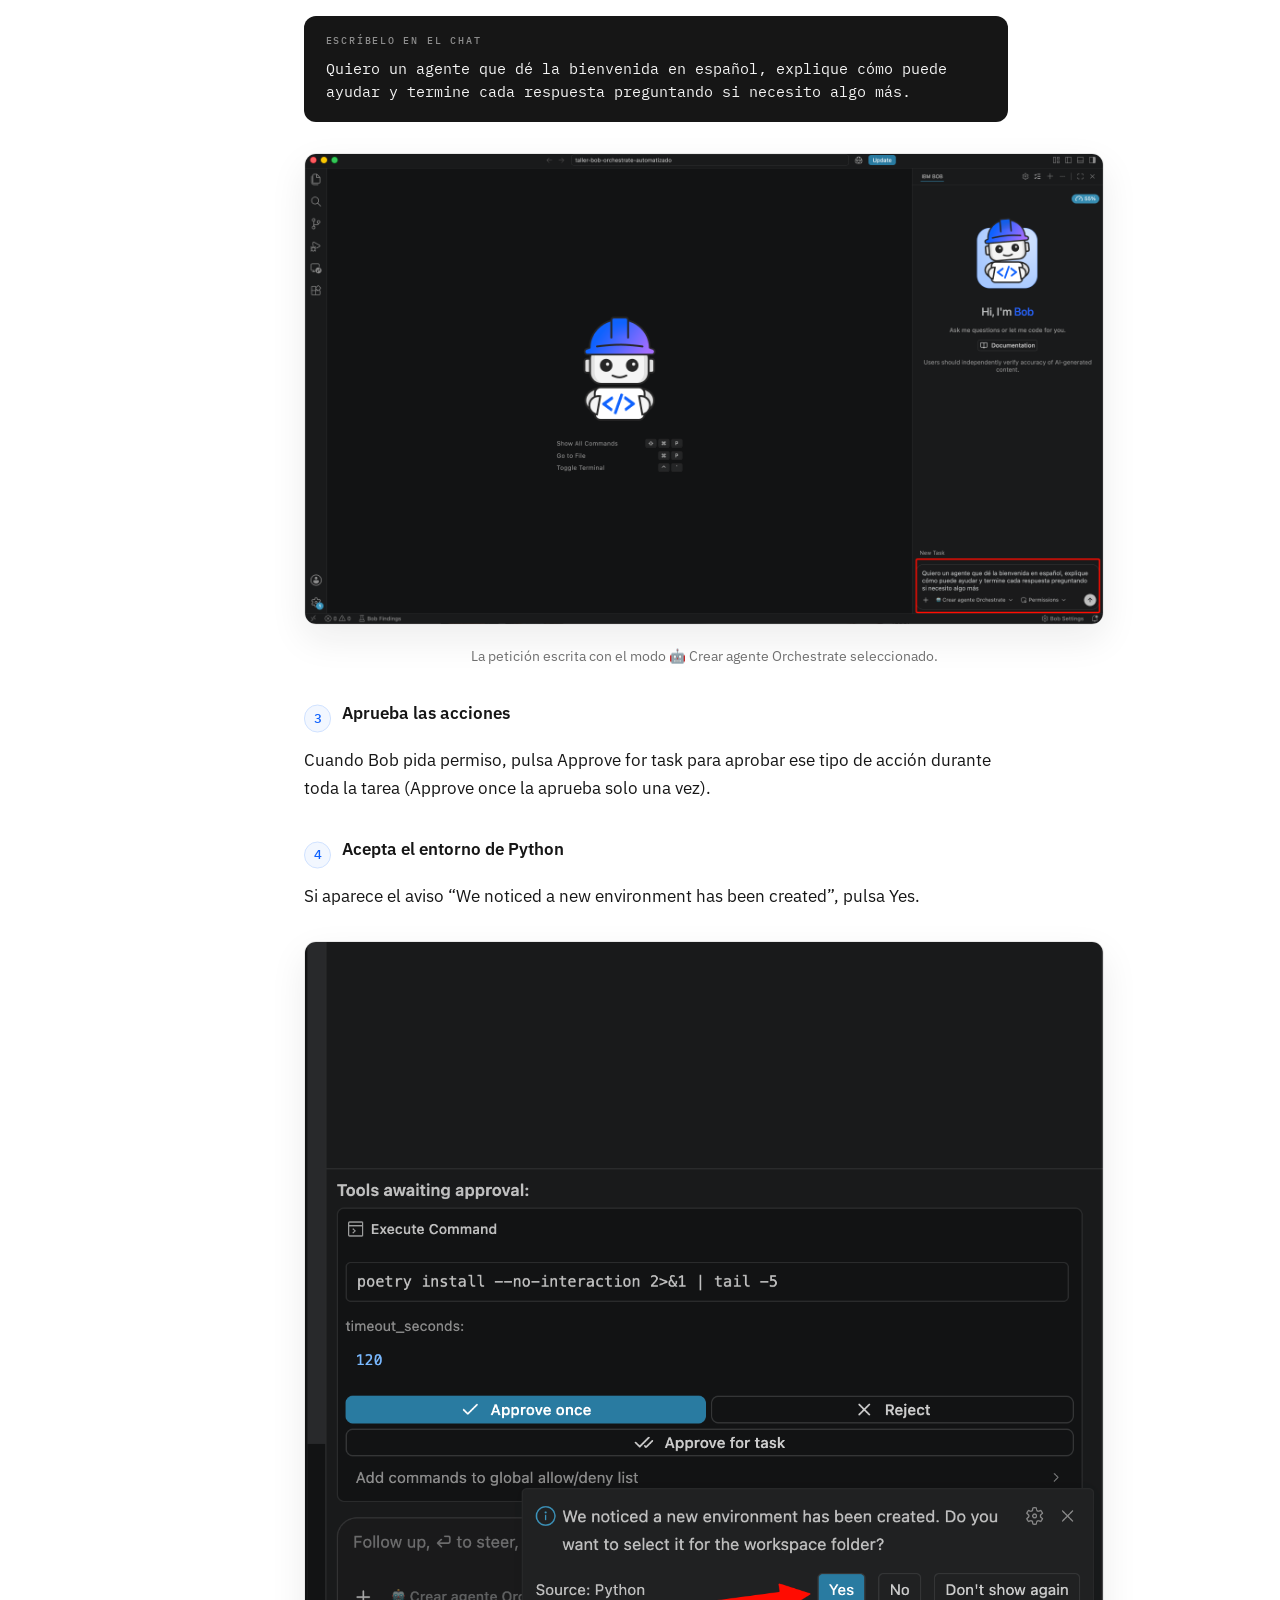
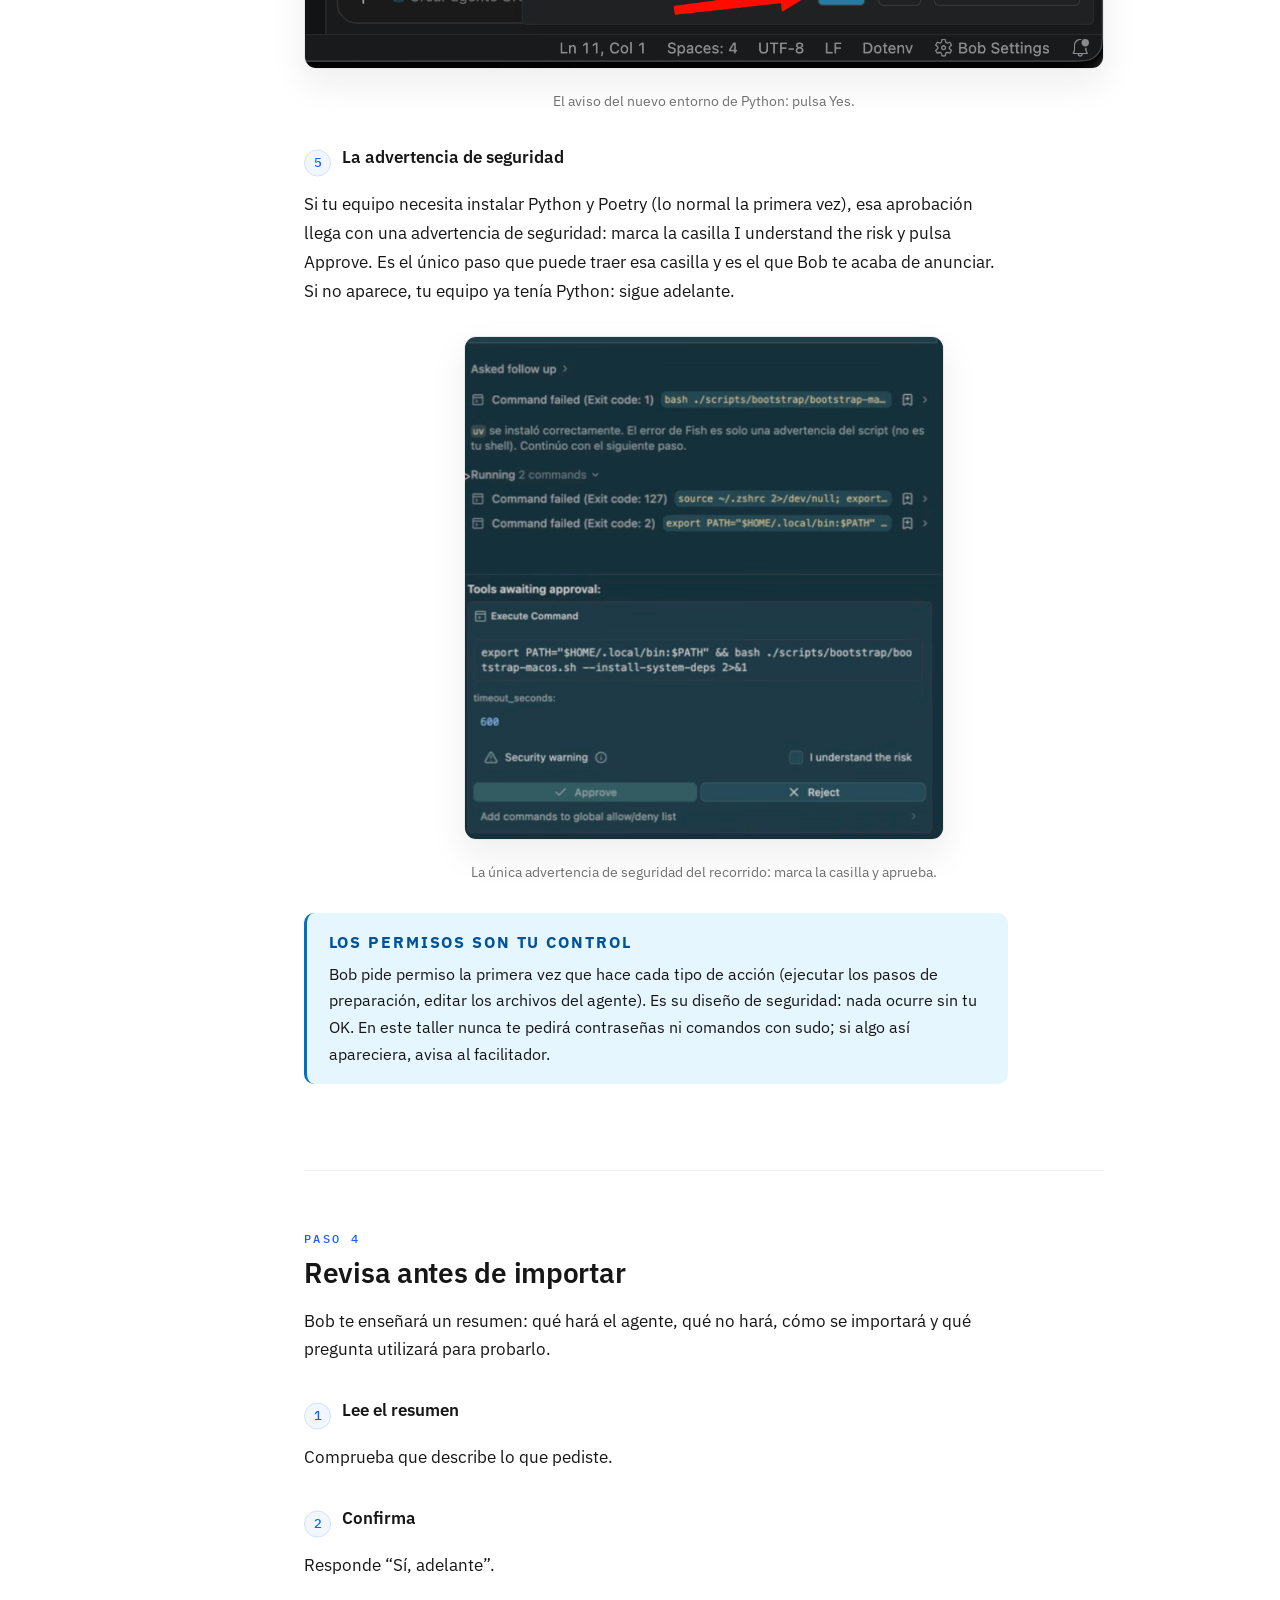
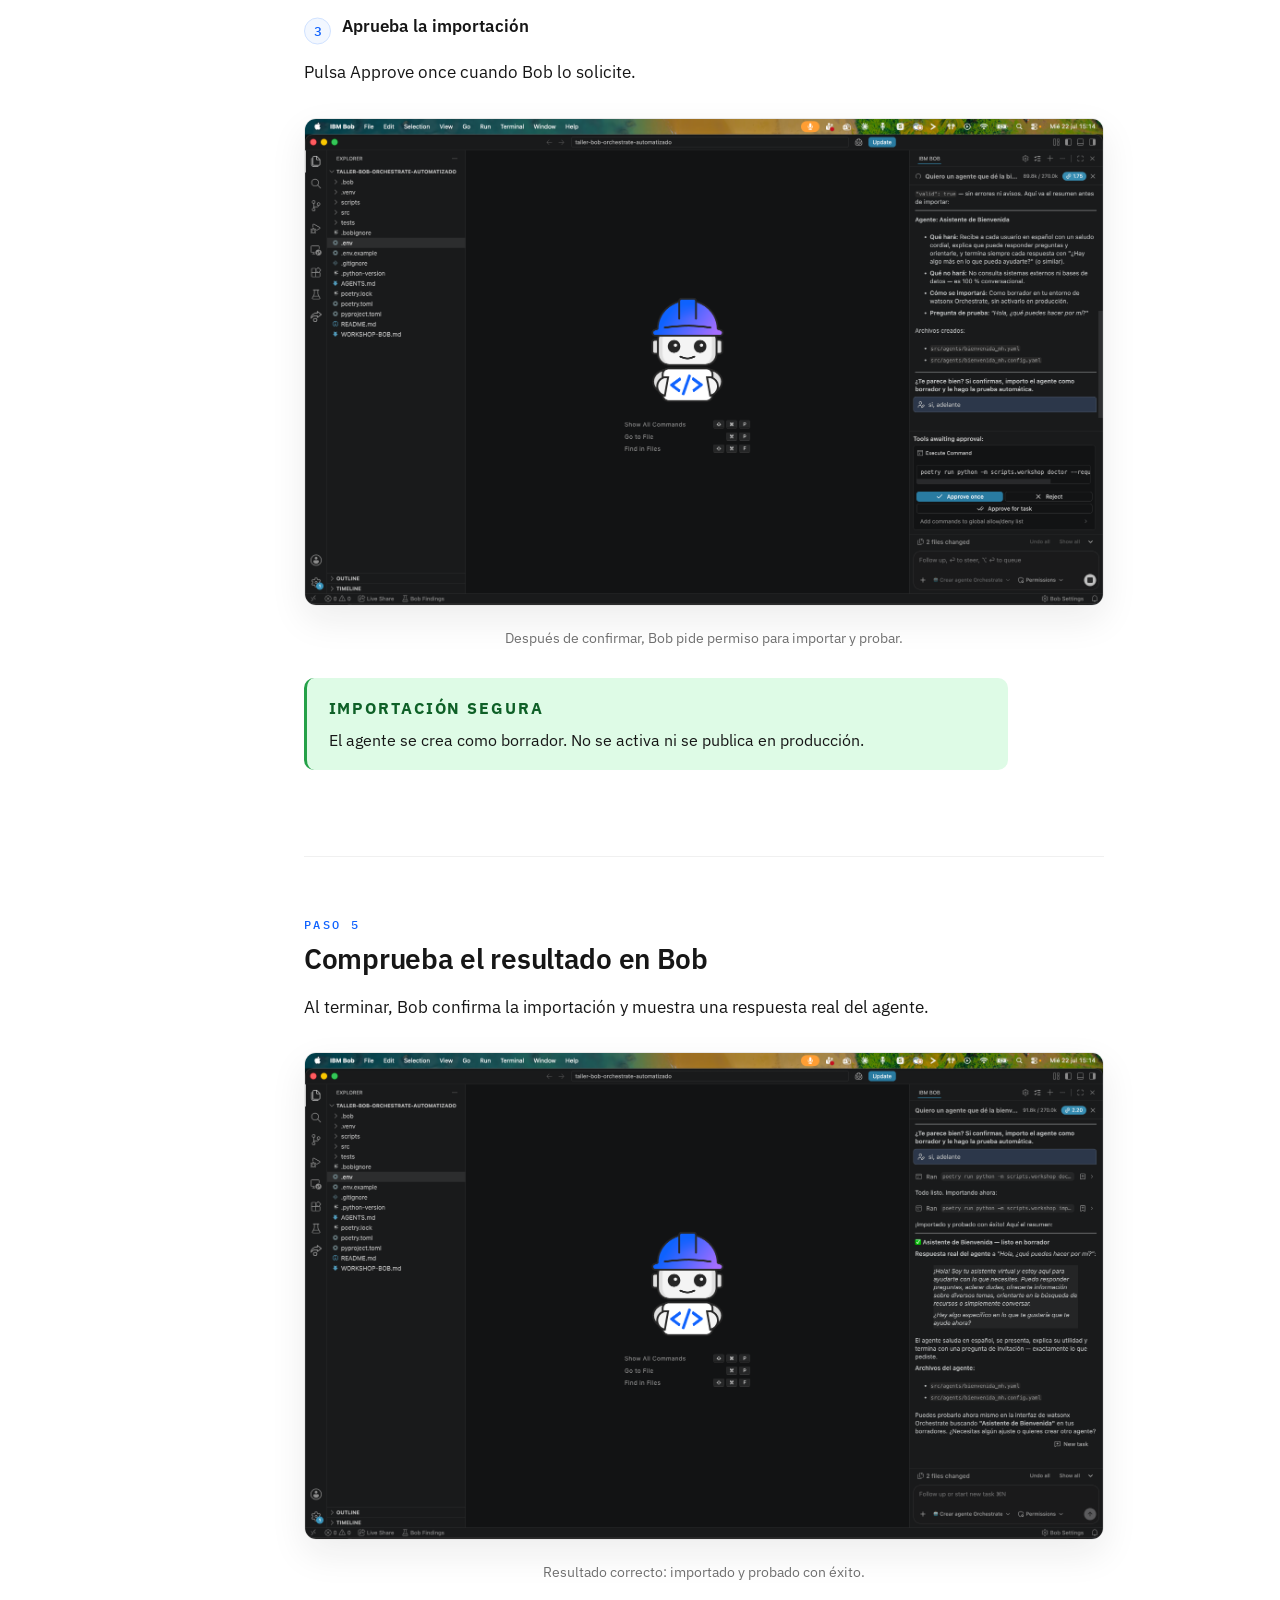
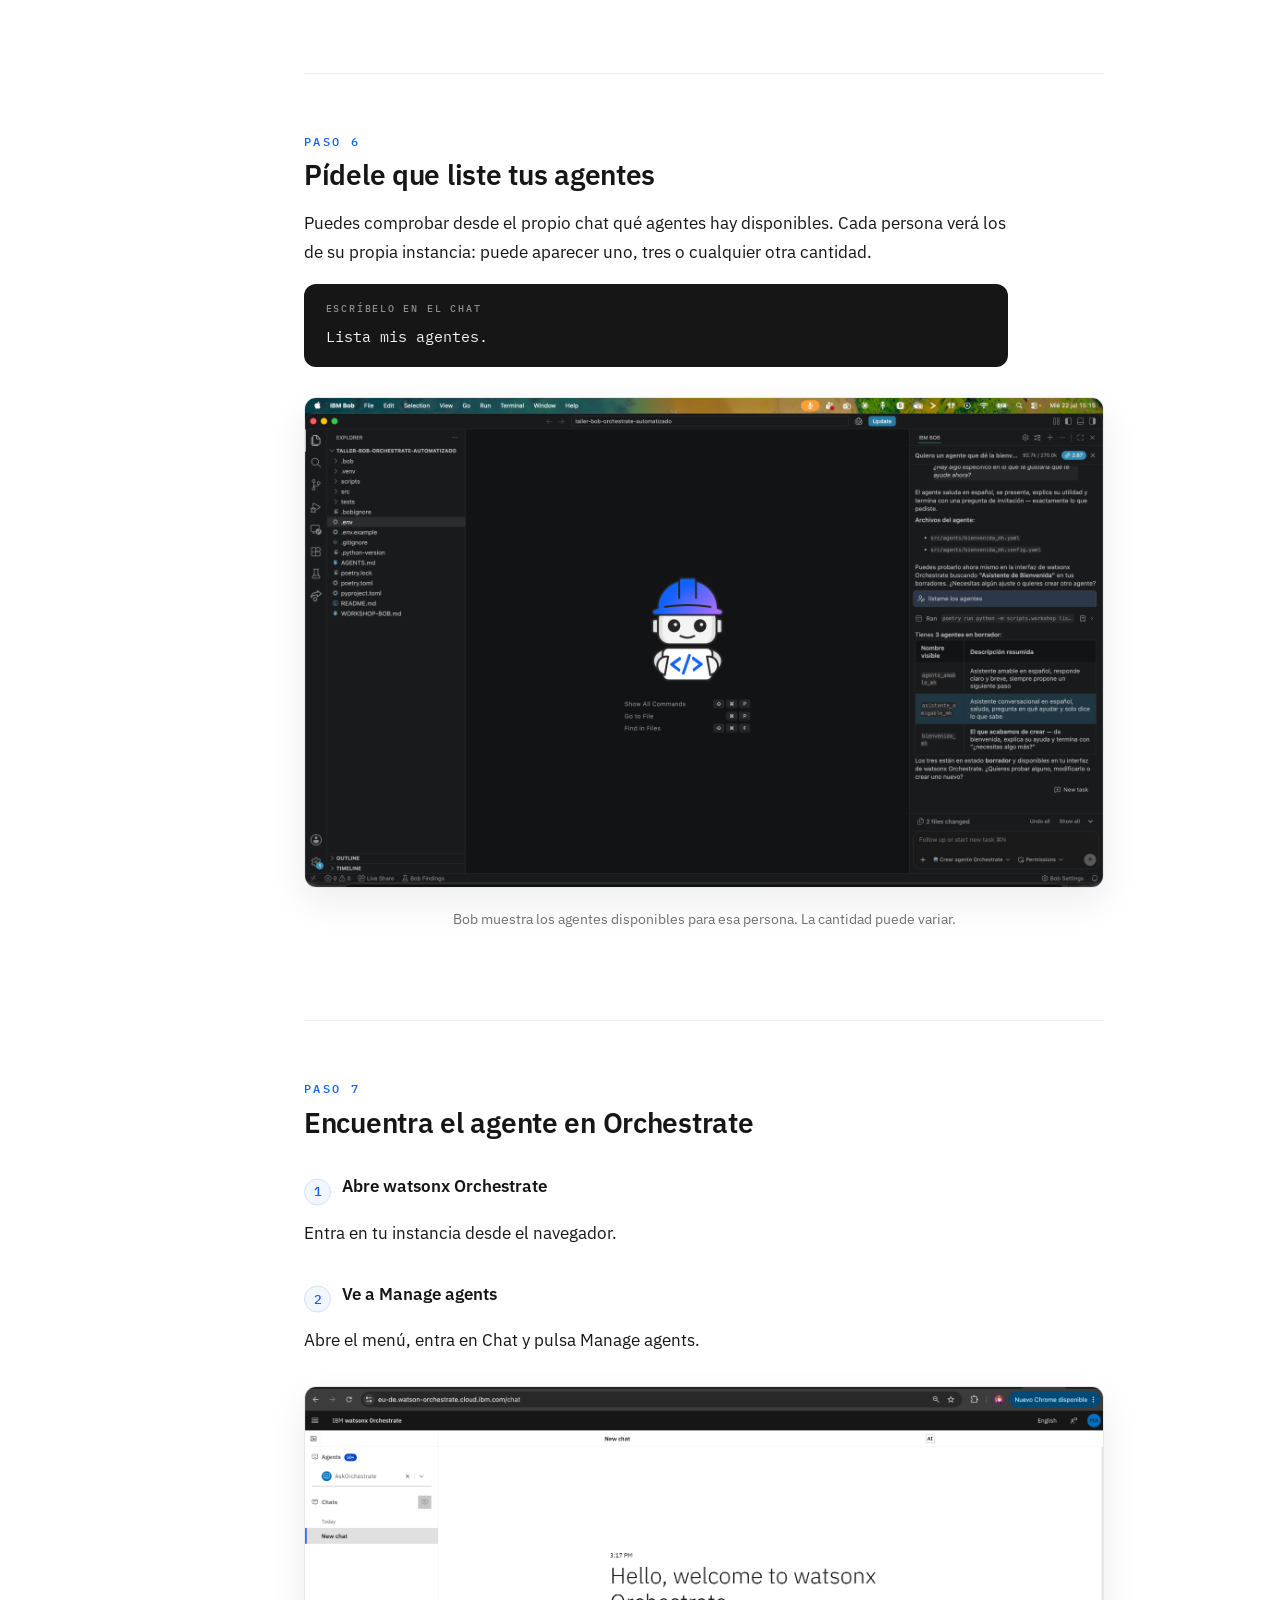
==== commit c99e3c2b: "v15: captura real del diálogo de confianza de la carpeta Obtenida relanzando Bob con user-data-dir v" ====
--- a/index.html
+++ b/index.html
@@ -43,7 +43,7 @@
     <p class="callout-label">EN UNA FRASE</p>
     <p>Abre el paquete, completa la conexión y cuéntale a Bob qué agente quieres. Bob preparará, importará y probará el agente contigo.</p>
   </div>
-  <p class="version">Versión visual 14 · 27 de julio de 2026</p>
+  <p class="version">Versión visual 15 · 28 de julio de 2026</p>
 </header>
 
 <section id="concepto">
@@ -107,6 +107,10 @@
   <figure>
     <img src="assets/abrir-carpeta.png" alt="Menú File de IBM Bob con la opción Open Folder resaltada por una flecha roja." />
     <figcaption>En IBM Bob: File → Open Folder.</figcaption>
+  </figure>
+  <figure class="narrow">
+    <img src="assets/confia-carpeta.png" alt="Diálogo de IBM Bob preguntando si confías en los autores de los archivos de la carpeta, con una flecha roja hacia el botón Yes, I trust the authors." />
+    <figcaption>Si aparece la pregunta de confianza, pulsa Yes, I trust the authors.</figcaption>
   </figure>
   <div class="callout yellow">
     <p class="callout-label">LA CARPETA CORRECTA</p>
@@ -259,7 +263,7 @@
 </section>
 
 <footer>
-  <p>Guía visual del recorrido automatizado IBM Bob + watsonx Orchestrate · Versión 14 · Julio de 2026</p>
+  <p>Guía visual del recorrido automatizado IBM Bob + watsonx Orchestrate · Versión 15 · Julio de 2026</p>
   <p class="foot-credit"><img class="foot-avatar" src="assets/miguel-hidalgo.png" alt="Miguel Hidalgo" /><span>Guía preparada y mantenida por Miguel Hidalgo. ¿Dudas o ideas para mejorarla? <a href="mailto:miguel.hidalgo@ibm.com">Escríbeme</a>.</span></p>
 </footer>
 
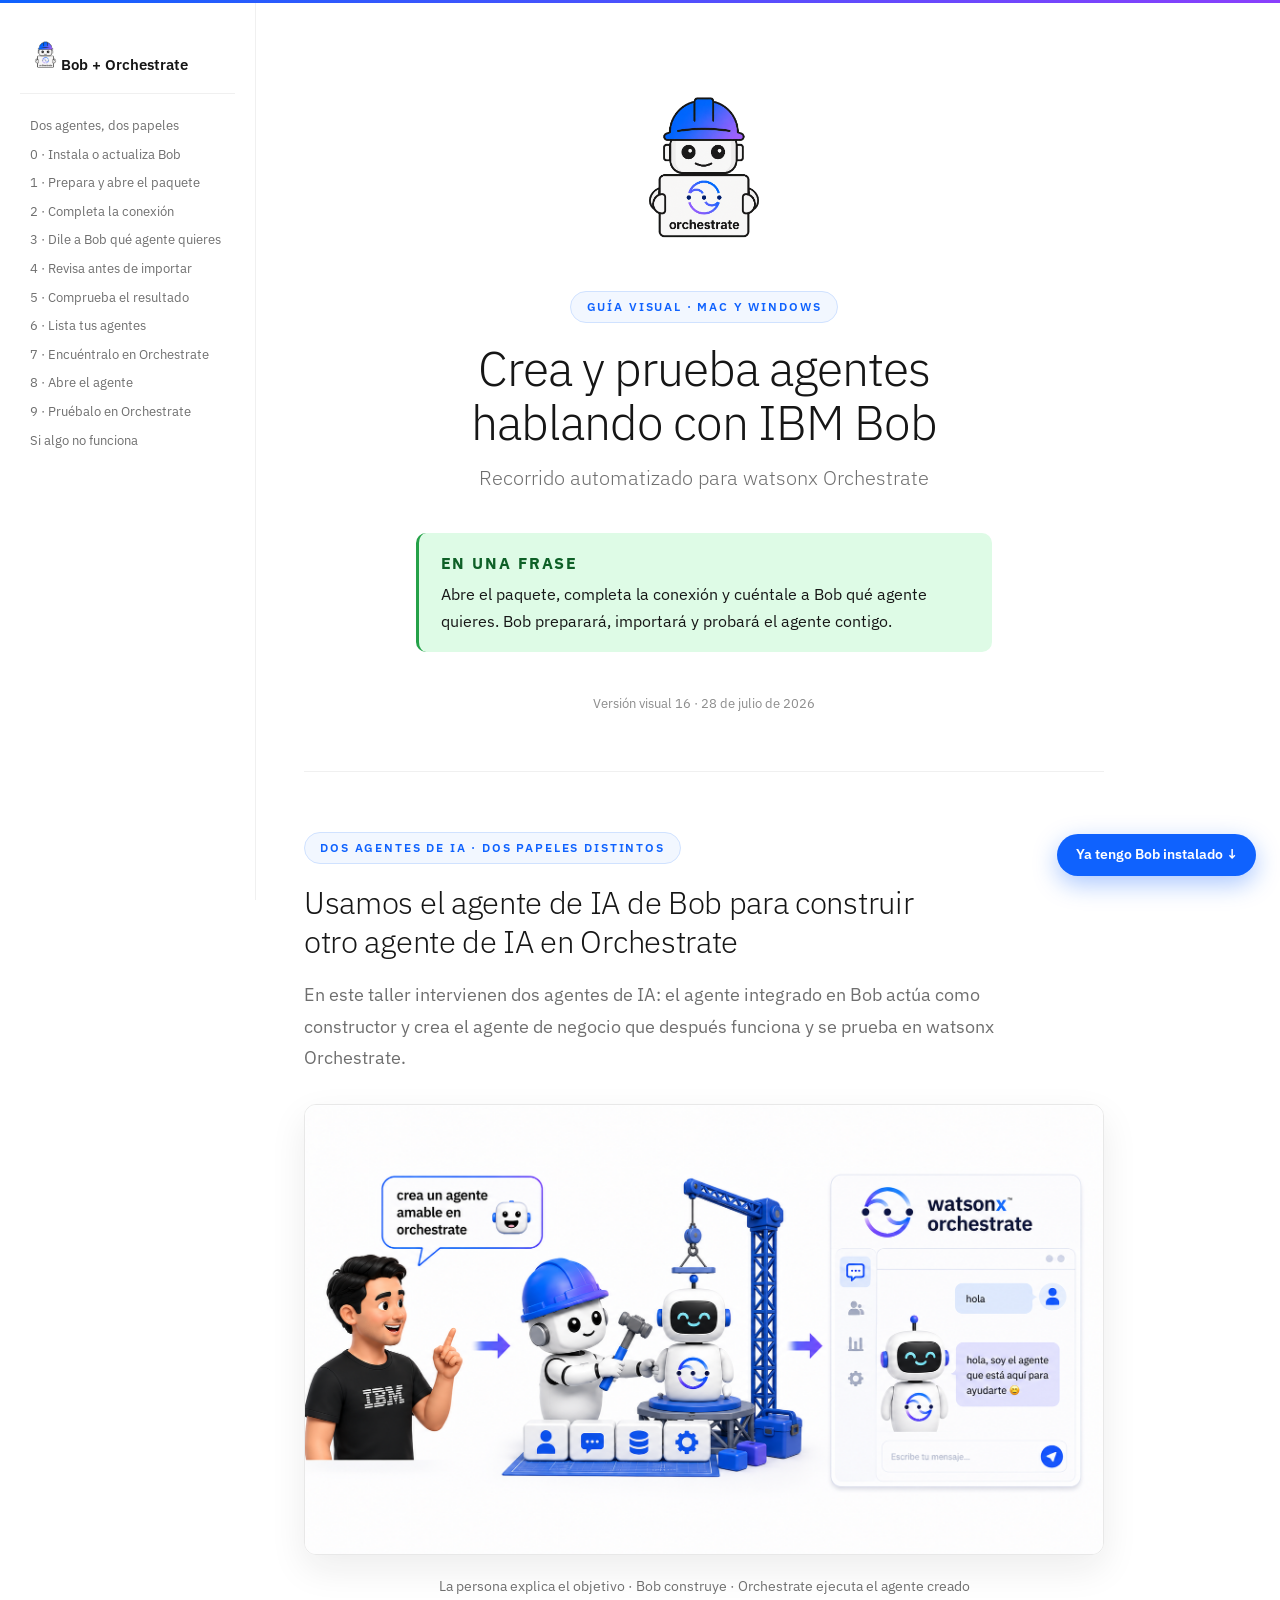
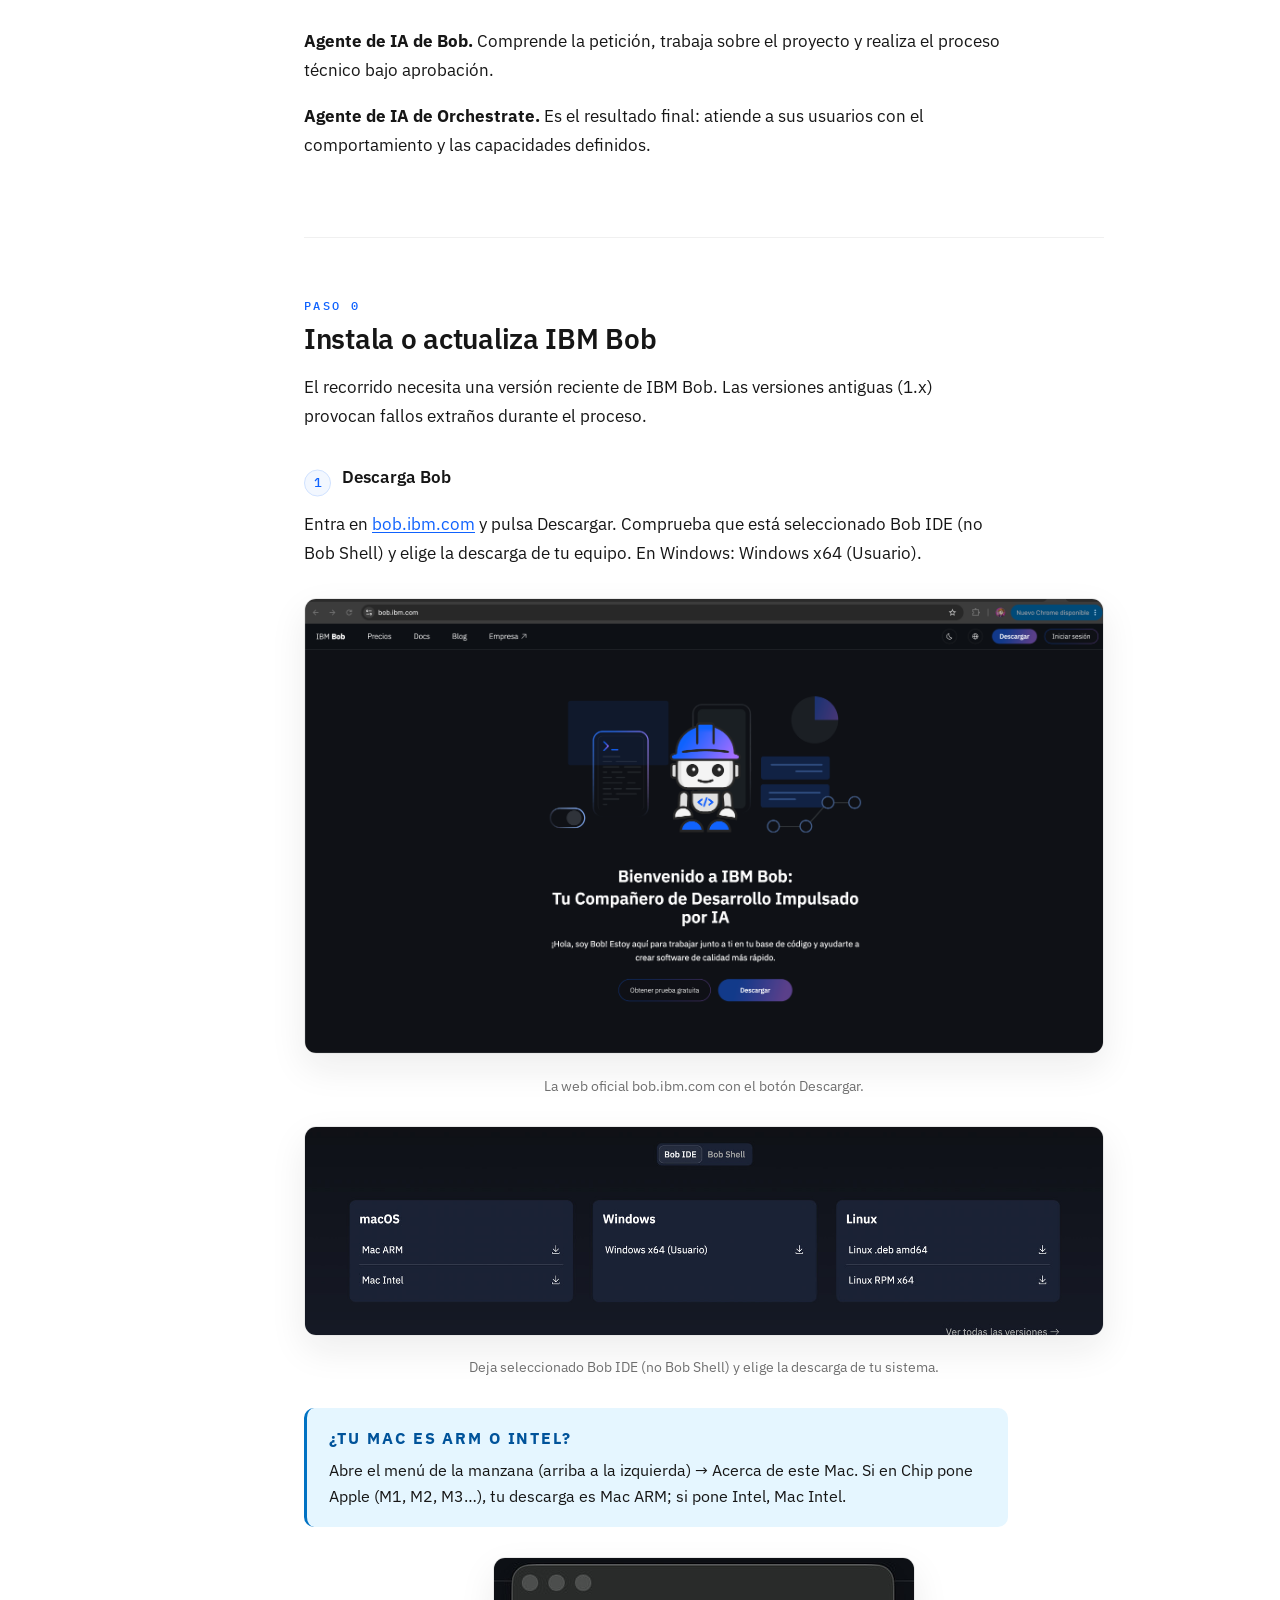
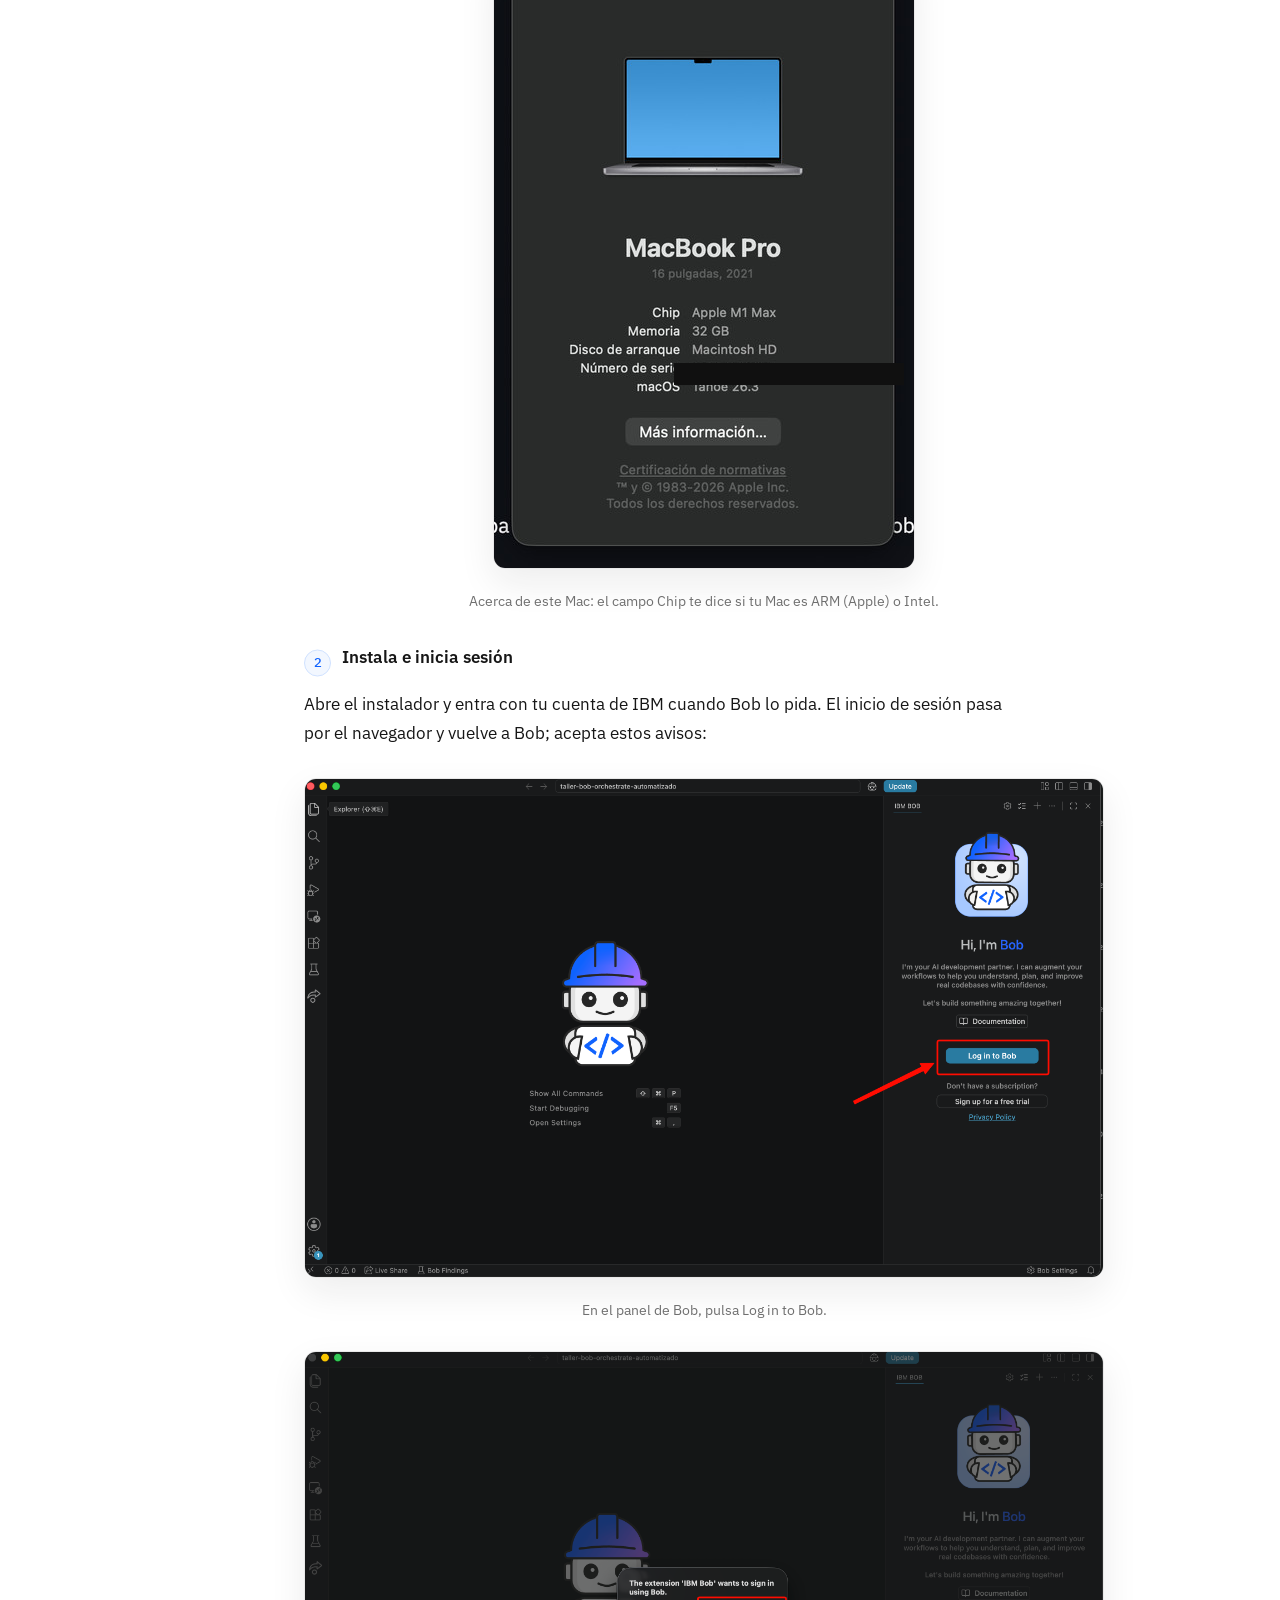
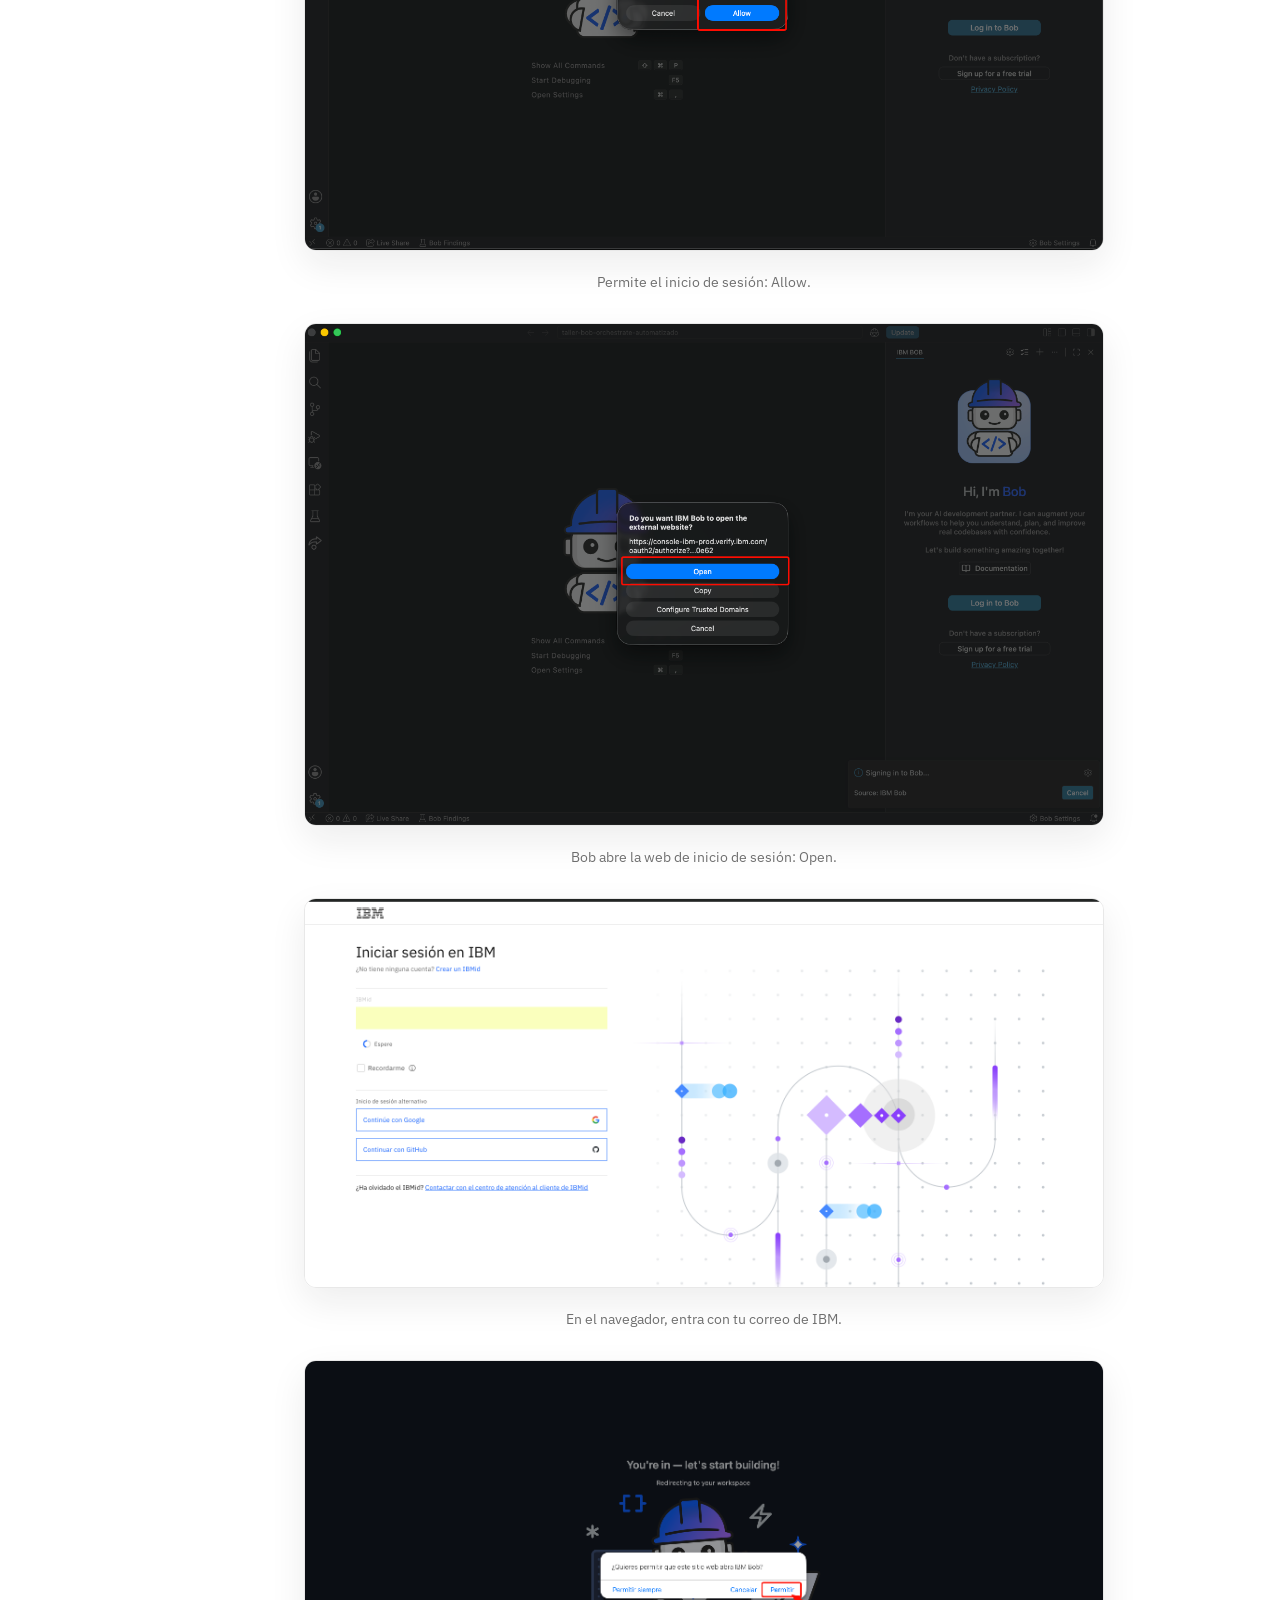
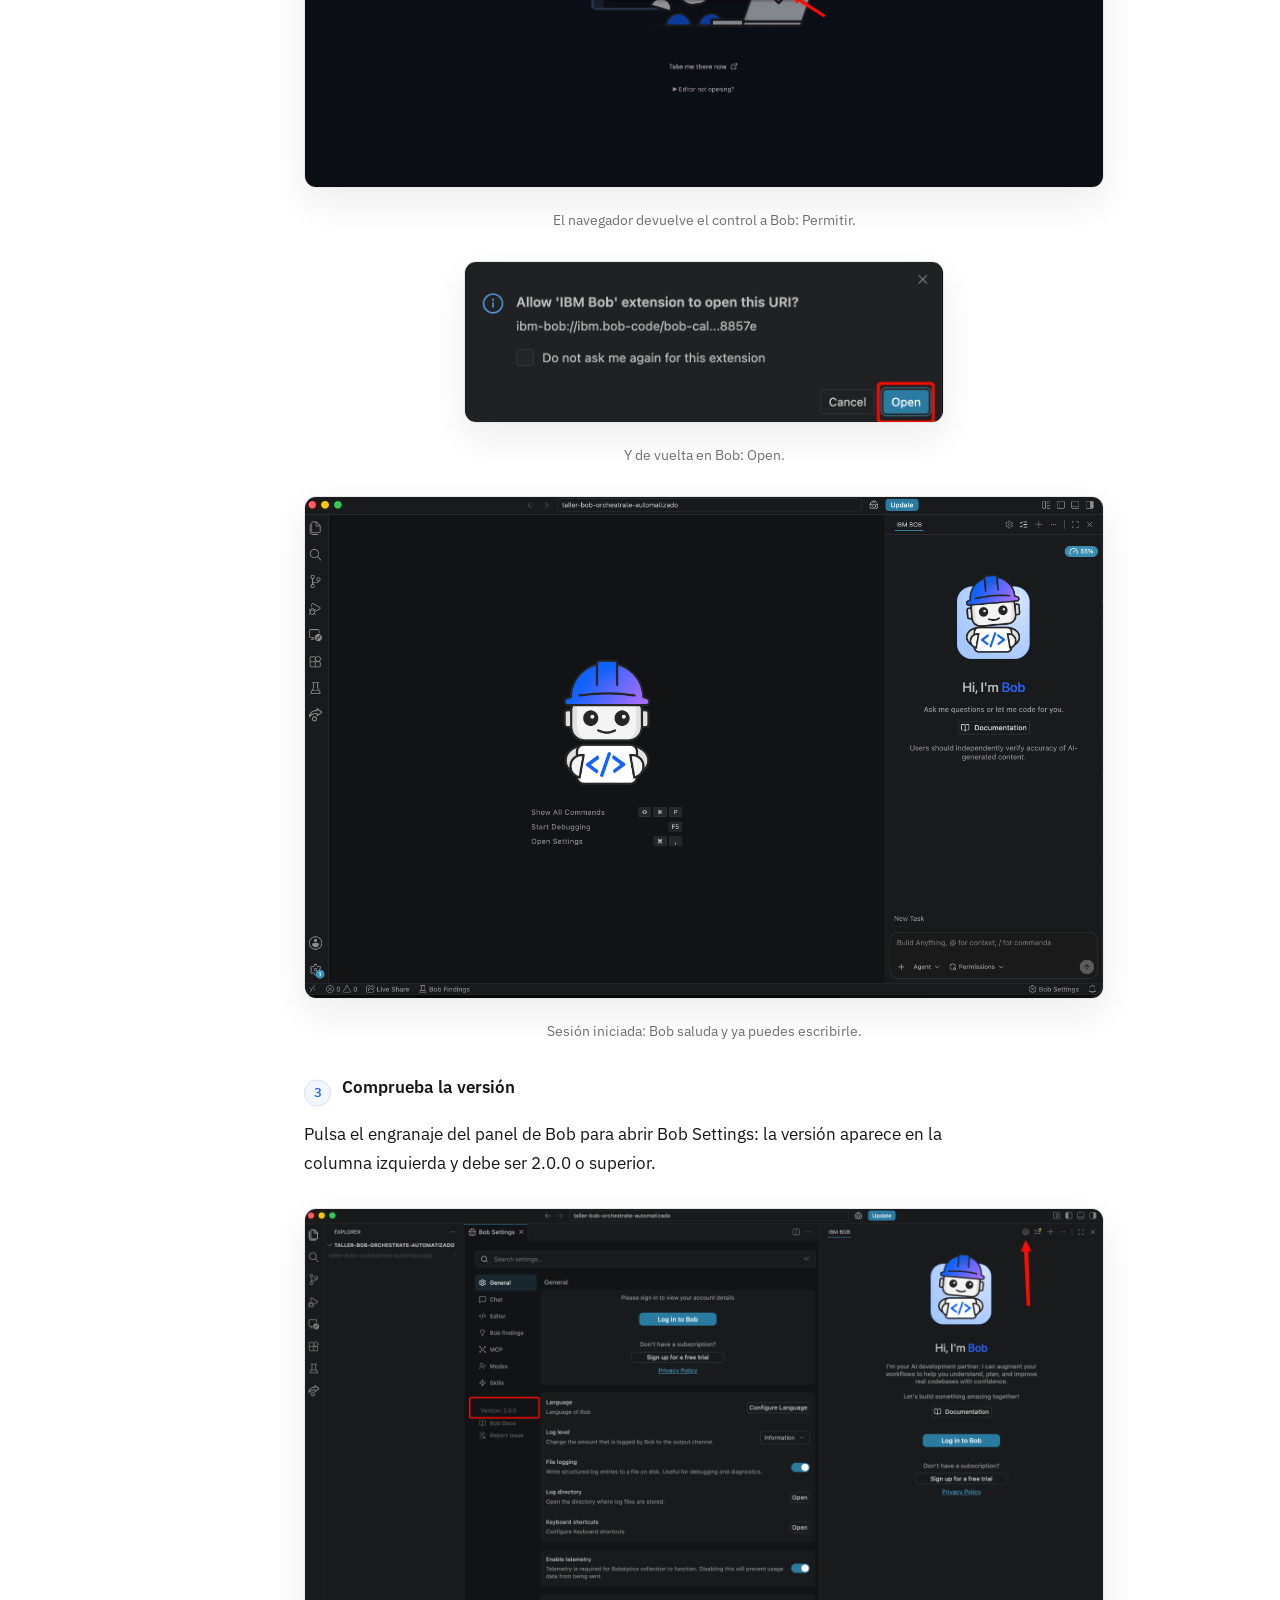
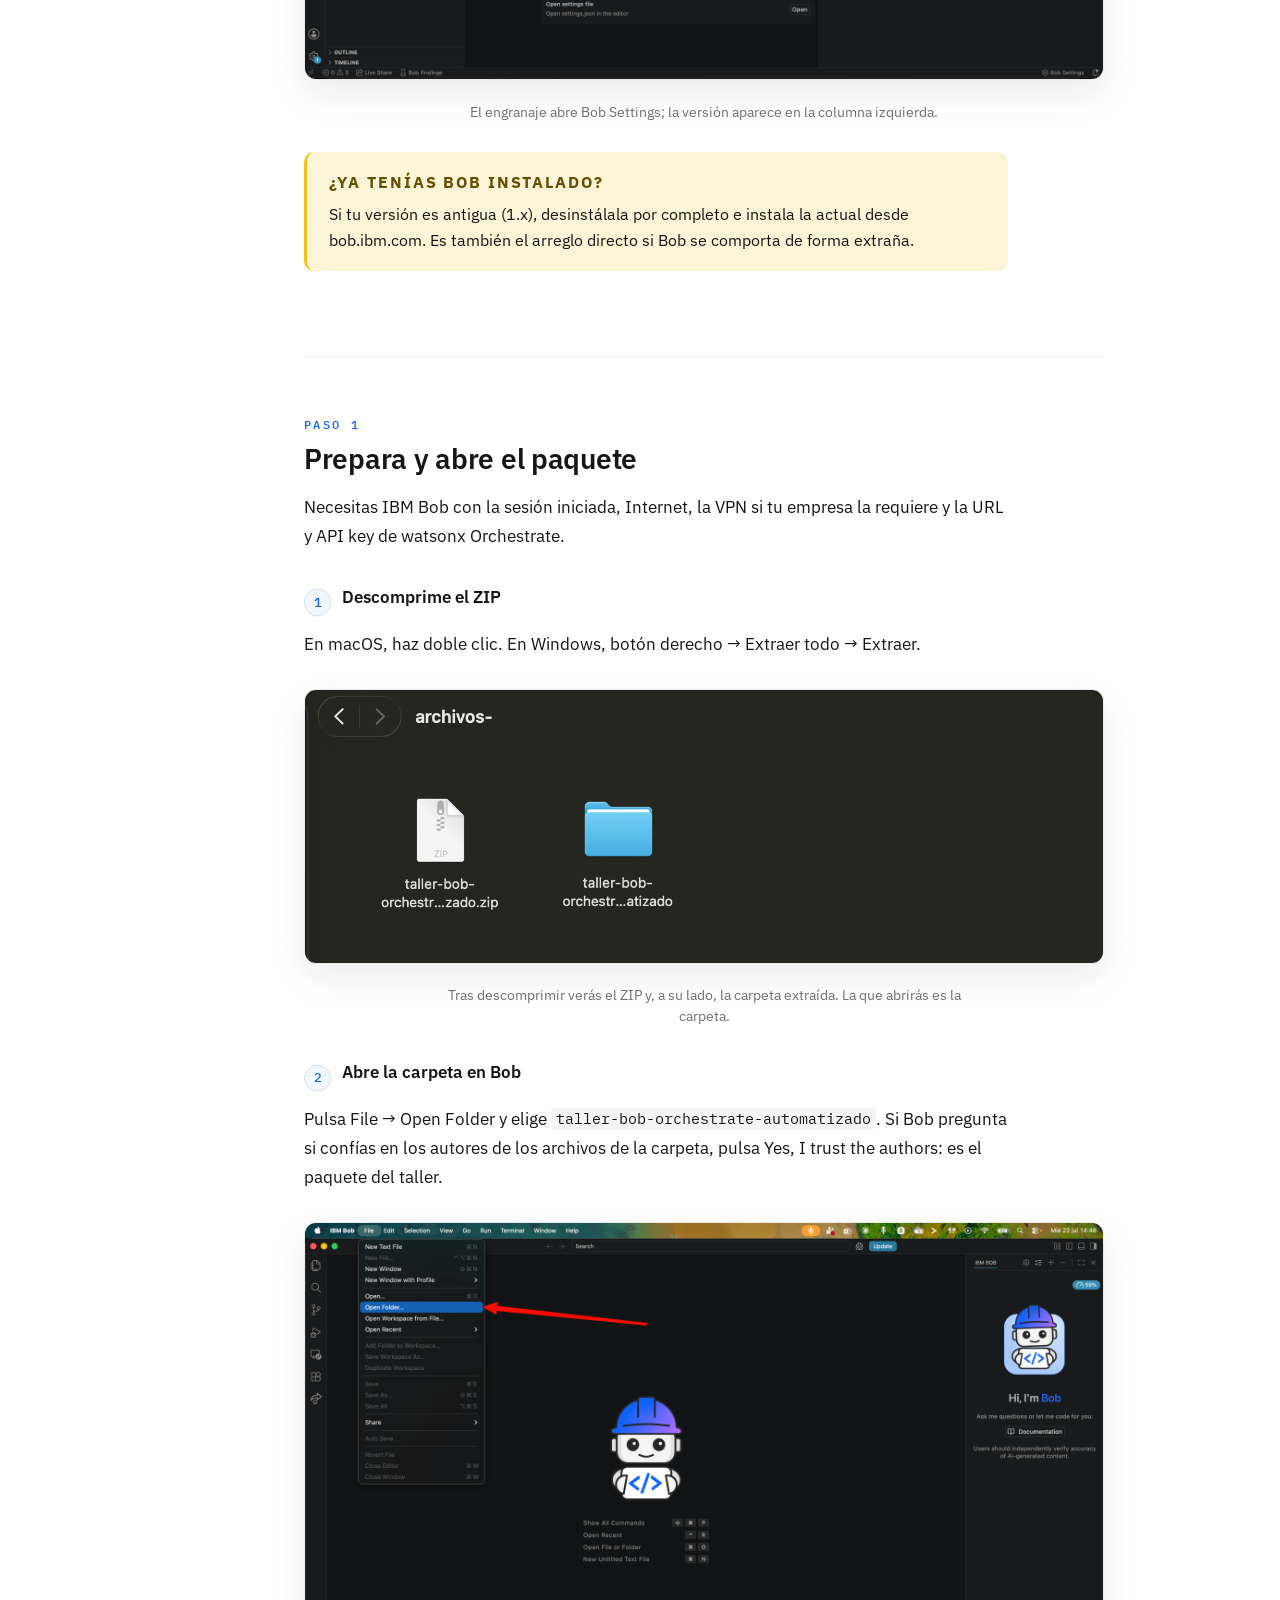
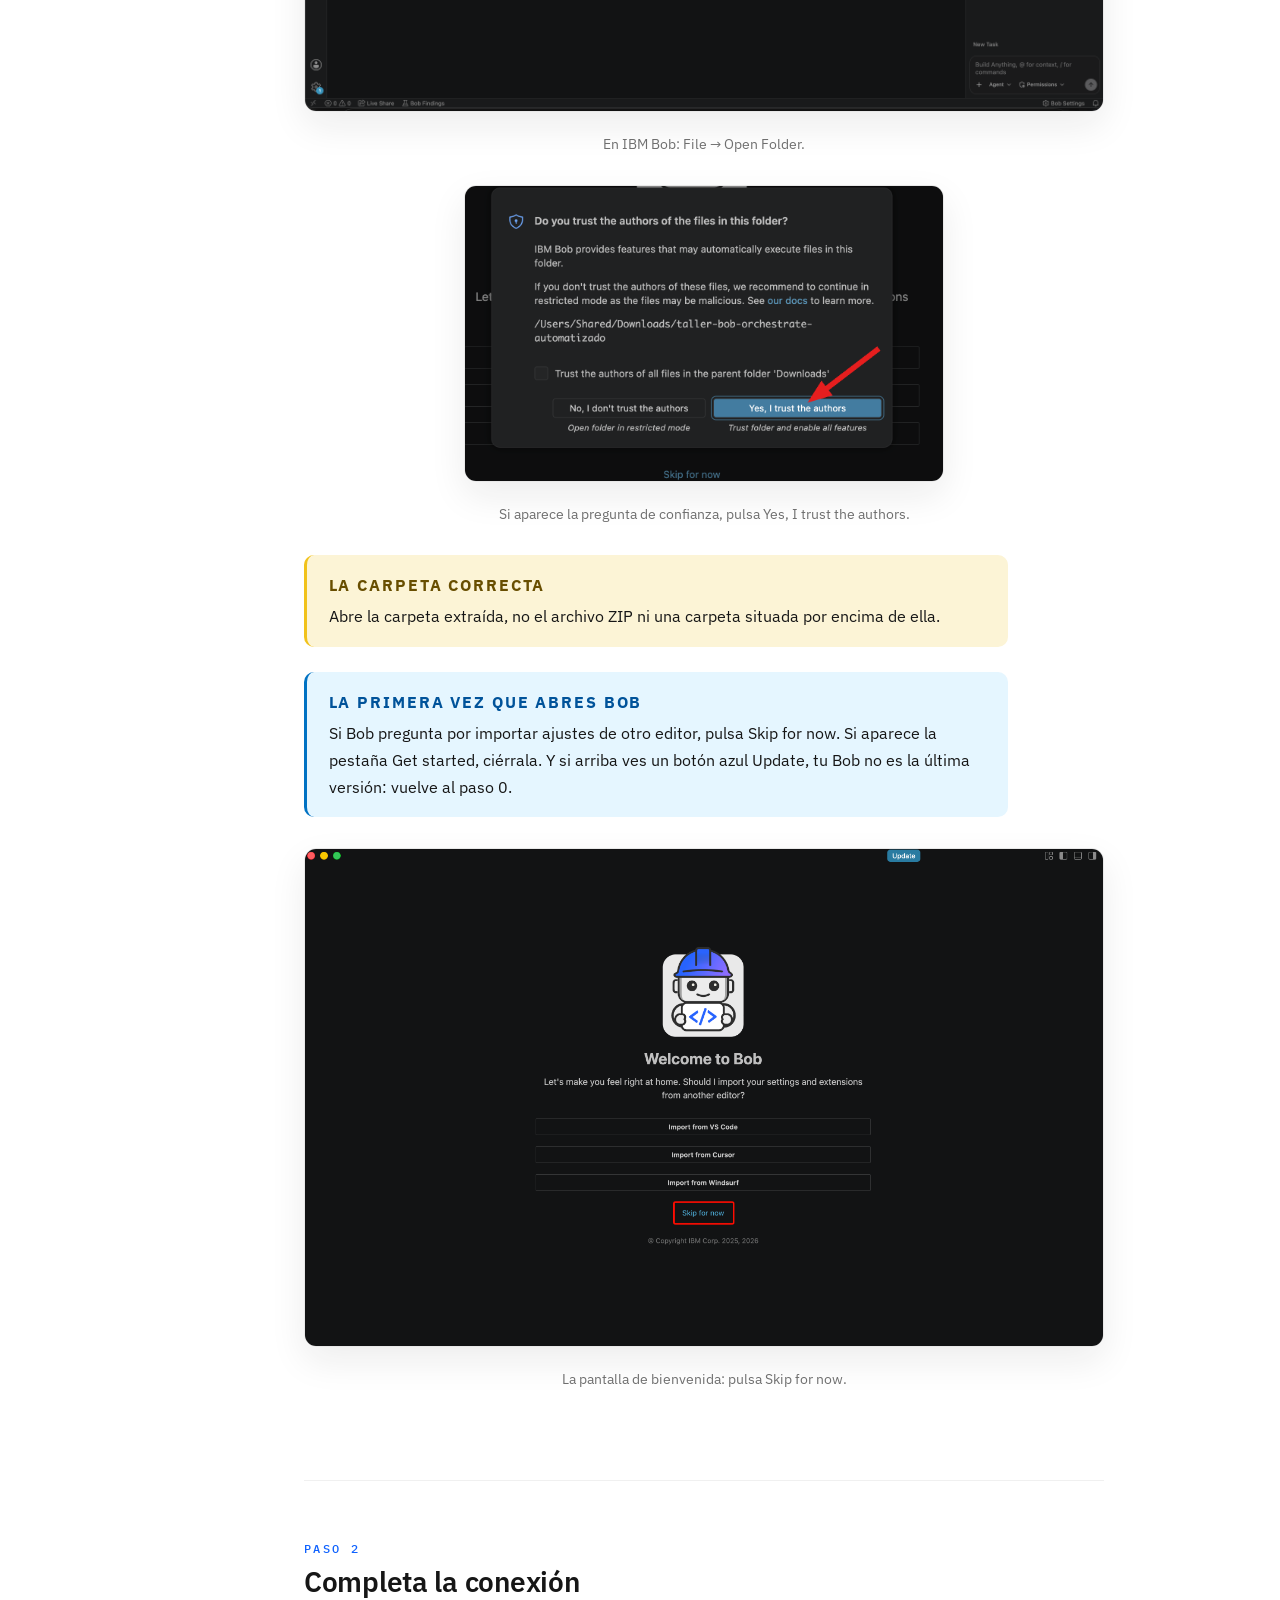
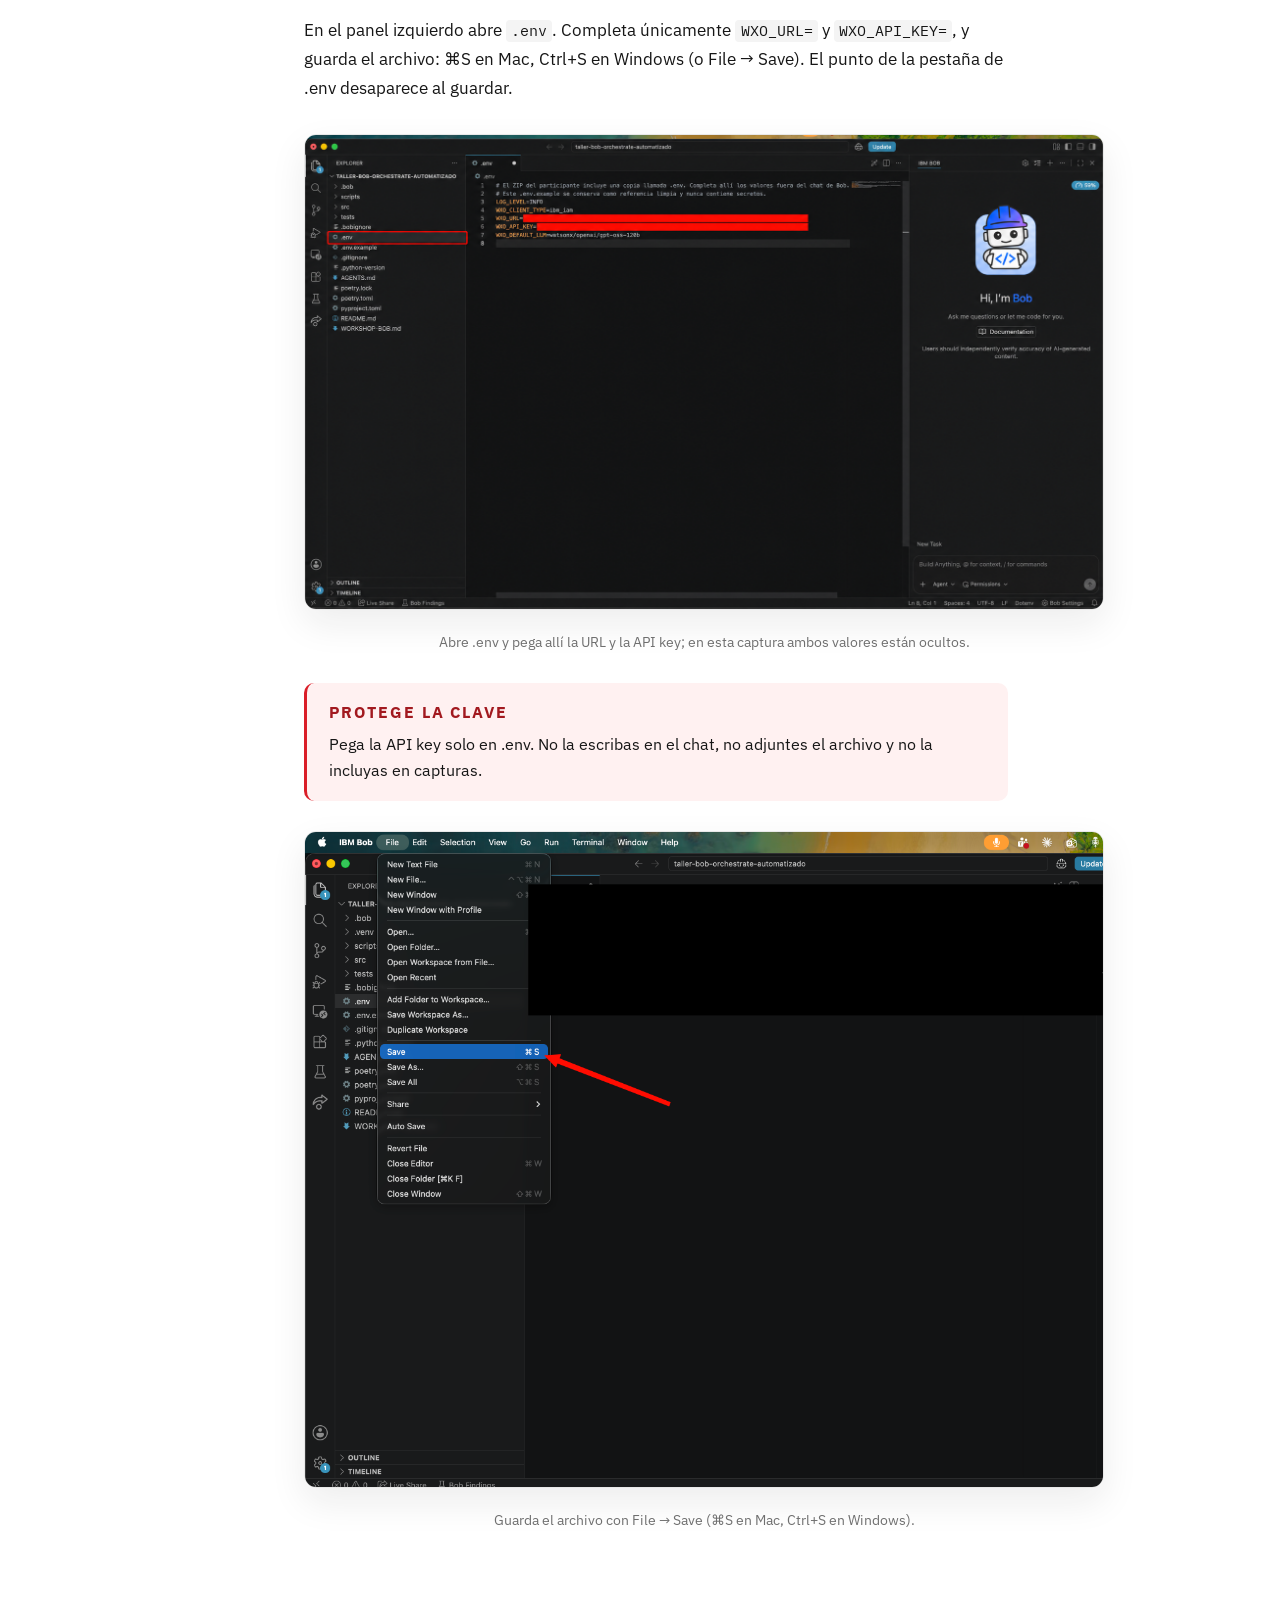
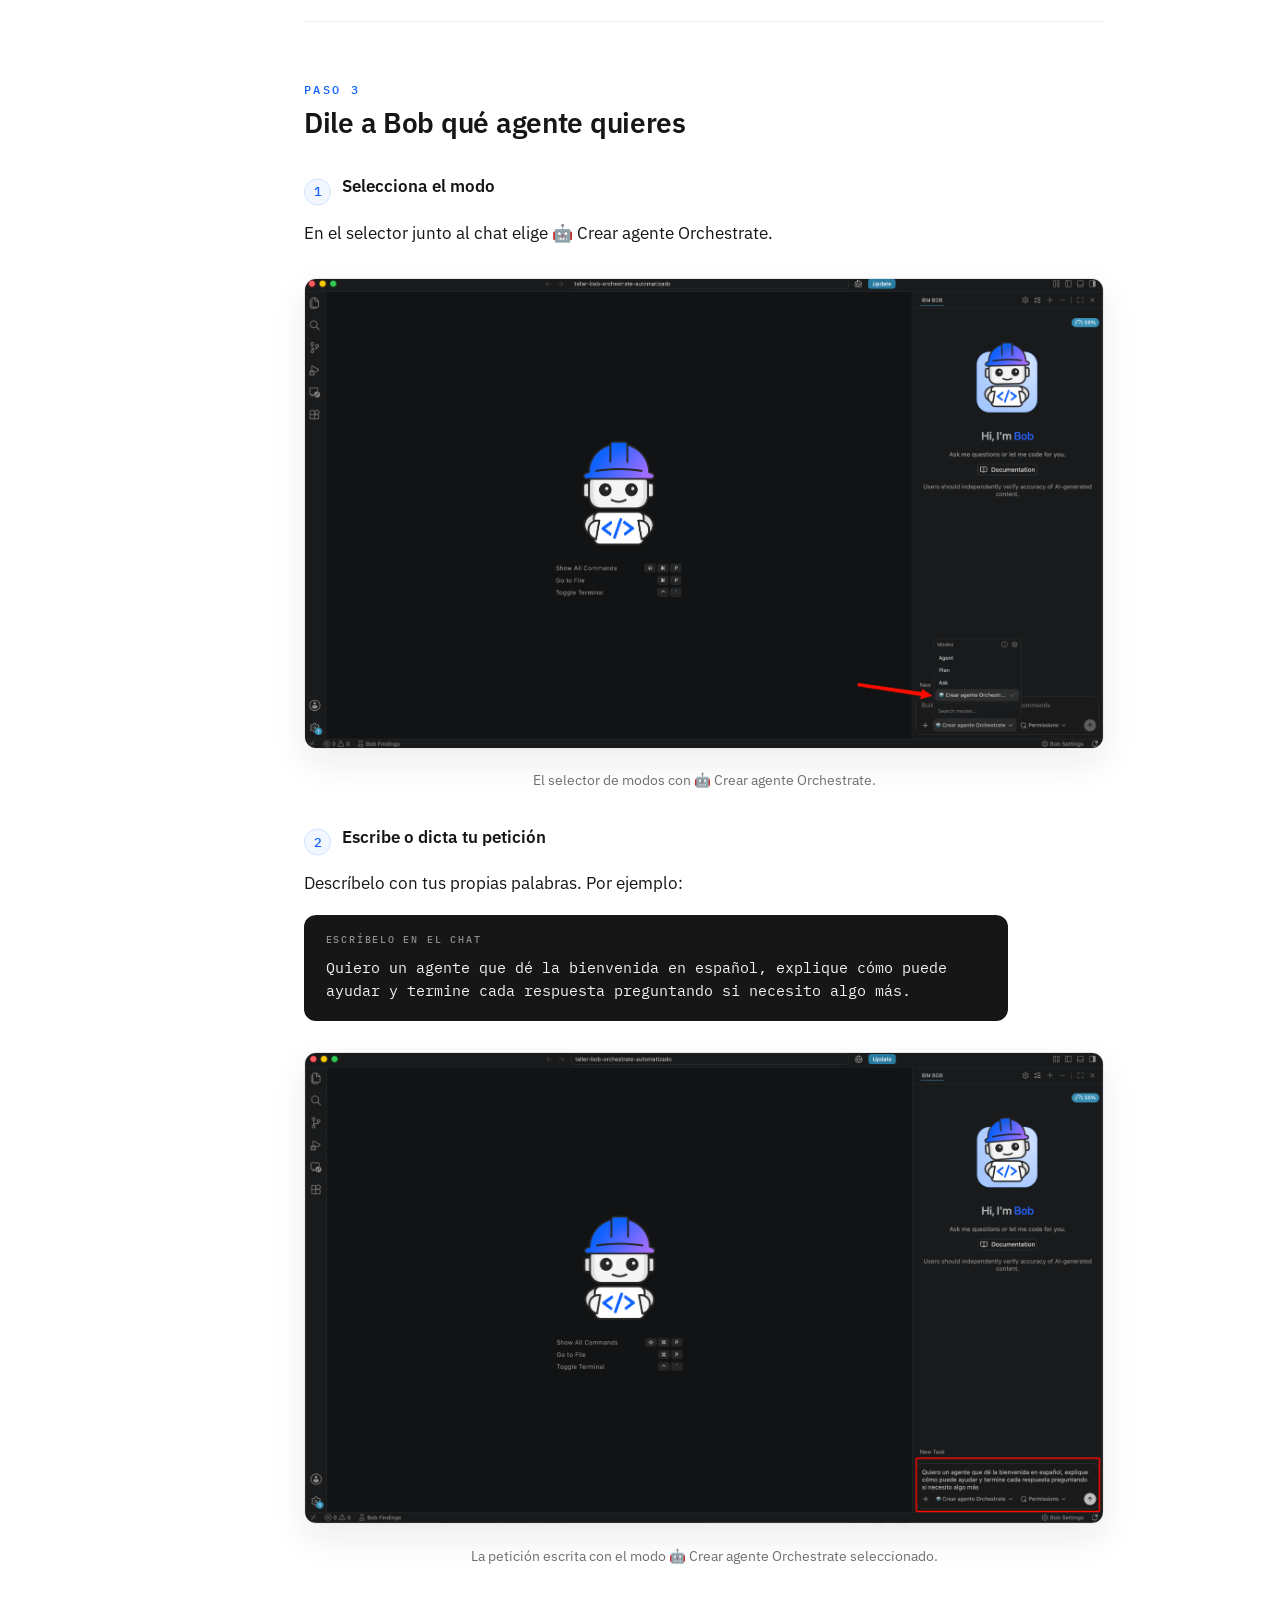
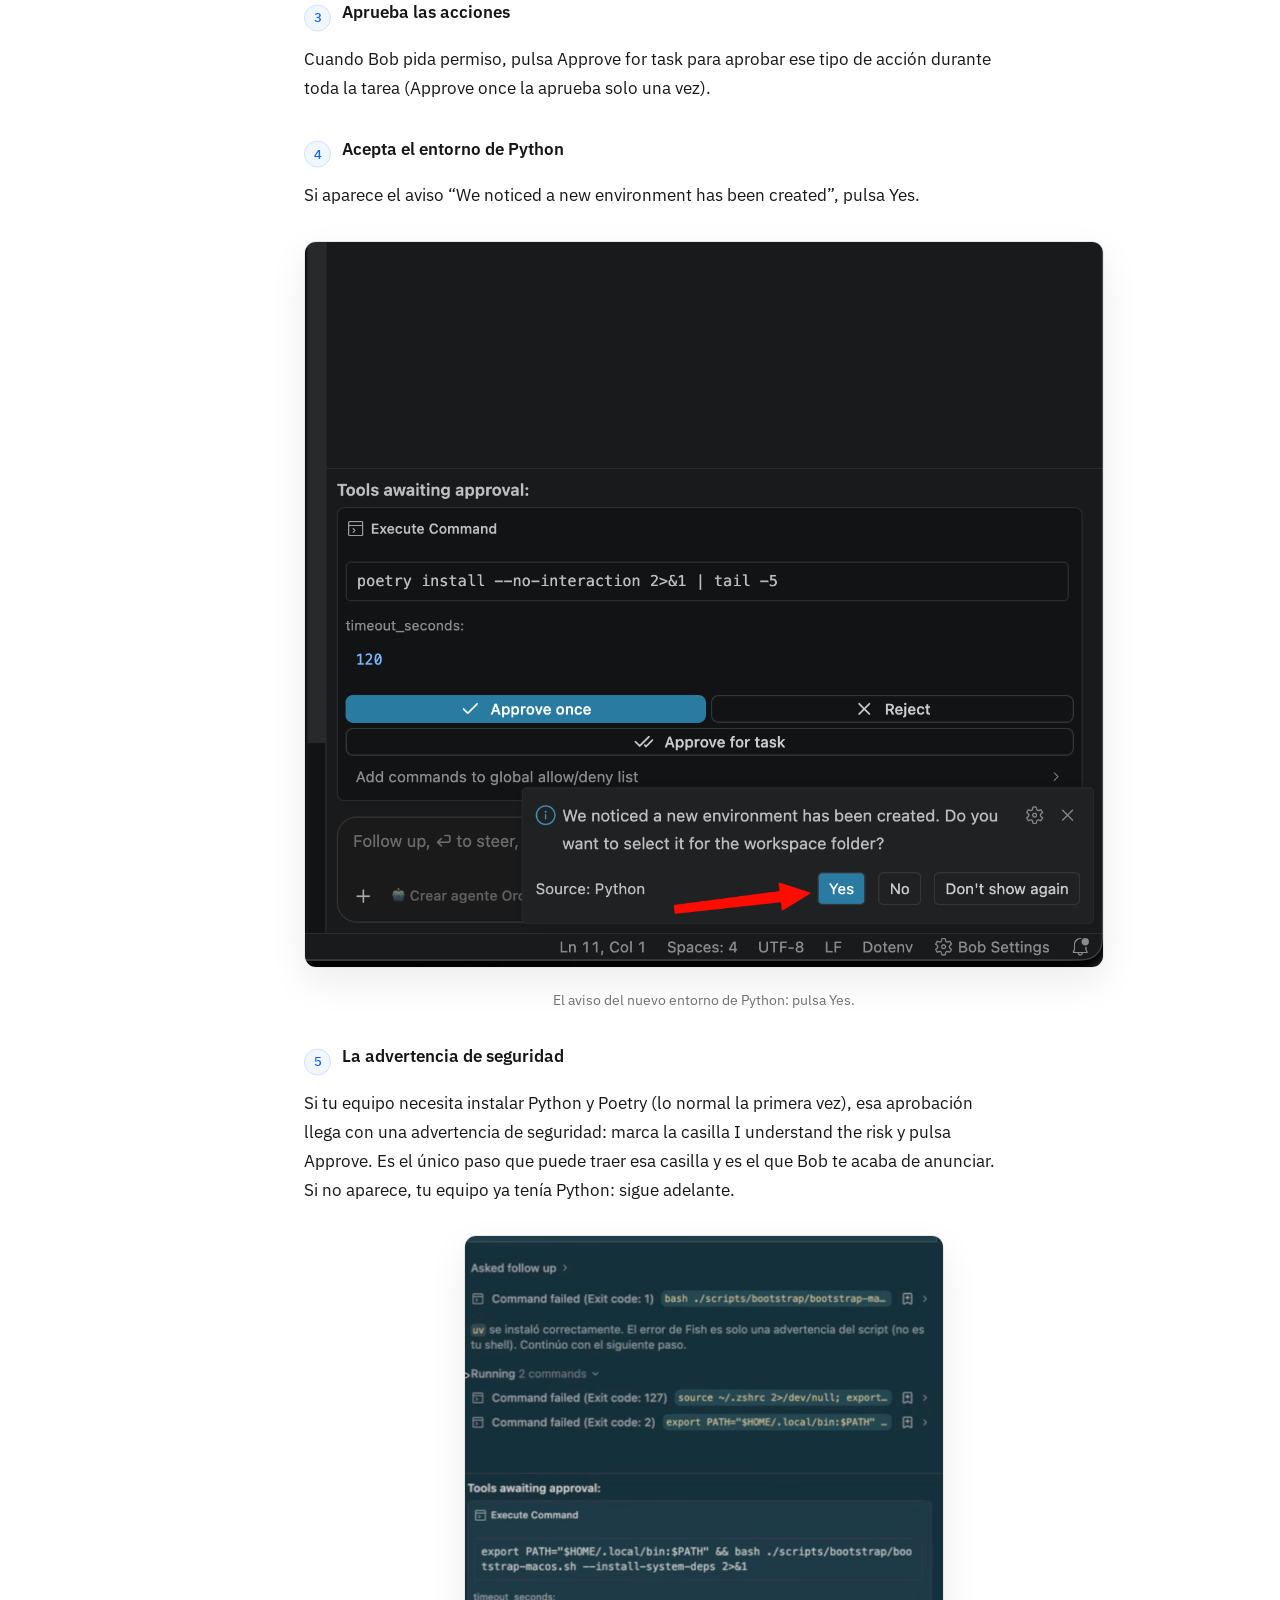
==== commit c6ca80bd: "v16: flujo de inicio de sesión completo y pantalla de bienvenida Siete capturas de Miguel para el Pa" ====
--- a/index.html
+++ b/index.html
@@ -43,7 +43,7 @@
     <p class="callout-label">EN UNA FRASE</p>
     <p>Abre el paquete, completa la conexión y cuéntale a Bob qué agente quieres. Bob preparará, importará y probará el agente contigo.</p>
   </div>
-  <p class="version">Versión visual 15 · 28 de julio de 2026</p>
+  <p class="version">Versión visual 16 · 28 de julio de 2026</p>
 </header>
 
 <section id="concepto">
@@ -80,7 +80,35 @@
     <figcaption>Acerca de este Mac: el campo Chip te dice si tu Mac es ARM (Apple) o Intel.</figcaption>
   </figure>
   <h3><span class="step-n">2</span>Instala e inicia sesión</h3>
-  <p>Abre el instalador y entra con tu cuenta de IBM cuando Bob lo pida.</p>
+  <p>Abre el instalador y entra con tu cuenta de IBM cuando Bob lo pida. El inicio de sesión pasa por el navegador y vuelve a Bob; acepta estos avisos:</p>
+  <figure>
+    <img src="assets/login-boton.png" alt="Panel de IBM Bob con el botón Log in to Bob resaltado por una flecha roja." />
+    <figcaption>En el panel de Bob, pulsa Log in to Bob.</figcaption>
+  </figure>
+  <figure>
+    <img src="assets/login-allow.png" alt="Diálogo que pide permiso para que la extensión IBM Bob inicie sesión, con el botón Allow resaltado." />
+    <figcaption>Permite el inicio de sesión: Allow.</figcaption>
+  </figure>
+  <figure>
+    <img src="assets/login-navegador.png" alt="Diálogo que pregunta si IBM Bob puede abrir la web externa de inicio de sesión, con el botón Open resaltado." />
+    <figcaption>Bob abre la web de inicio de sesión: Open.</figcaption>
+  </figure>
+  <figure>
+    <img src="assets/login-ibm.png" alt="Página de inicio de sesión de IBM con el campo IBMid vacío." />
+    <figcaption>En el navegador, entra con tu correo de IBM.</figcaption>
+  </figure>
+  <figure>
+    <img src="assets/login-permitir.png" alt="Página You're in del navegador con el aviso que pregunta si el sitio puede abrir IBM Bob y el botón Permitir resaltado." />
+    <figcaption>El navegador devuelve el control a Bob: Permitir.</figcaption>
+  </figure>
+  <figure class="narrow">
+    <img src="assets/login-volver.png" alt="Diálogo de IBM Bob que pide permiso para abrir el enlace de vuelta, con el botón Open resaltado." />
+    <figcaption>Y de vuelta en Bob: Open.</figcaption>
+  </figure>
+  <figure>
+    <img src="assets/login-hecho.png" alt="Panel de IBM Bob con la sesión iniciada mostrando el saludo y el cuadro de nueva tarea." />
+    <figcaption>Sesión iniciada: Bob saluda y ya puedes escribirle.</figcaption>
+  </figure>
   <h3 id="ya-lo-tengo"><span class="step-n">3</span>Comprueba la versión</h3>
   <p>Pulsa el engranaje del panel de Bob para abrir Bob Settings: la versión aparece en la columna izquierda y debe ser 2.0.0 o superior.</p>
   <figure>
@@ -120,6 +148,10 @@
     <p class="callout-label">LA PRIMERA VEZ QUE ABRES BOB</p>
     <p>Si Bob pregunta por importar ajustes de otro editor, pulsa Skip for now. Si aparece la pestaña Get started, ciérrala. Y si arriba ves un botón azul Update, tu Bob no es la última versión: vuelve al paso 0.</p>
   </div>
+  <figure>
+    <img src="assets/bienvenida-skip.png" alt="Pantalla Welcome to Bob con las opciones de importar ajustes y el enlace Skip for now resaltado." />
+    <figcaption>La pantalla de bienvenida: pulsa Skip for now.</figcaption>
+  </figure>
 </section>
 
 <section id="paso-2">
@@ -263,7 +295,7 @@
 </section>
 
 <footer>
-  <p>Guía visual del recorrido automatizado IBM Bob + watsonx Orchestrate · Versión 15 · Julio de 2026</p>
+  <p>Guía visual del recorrido automatizado IBM Bob + watsonx Orchestrate · Versión 16 · Julio de 2026</p>
   <p class="foot-credit"><img class="foot-avatar" src="assets/miguel-hidalgo.png" alt="Miguel Hidalgo" /><span>Guía preparada y mantenida por Miguel Hidalgo. ¿Dudas o ideas para mejorarla? <a href="mailto:miguel.hidalgo@ibm.com">Escríbeme</a>.</span></p>
 </footer>
 
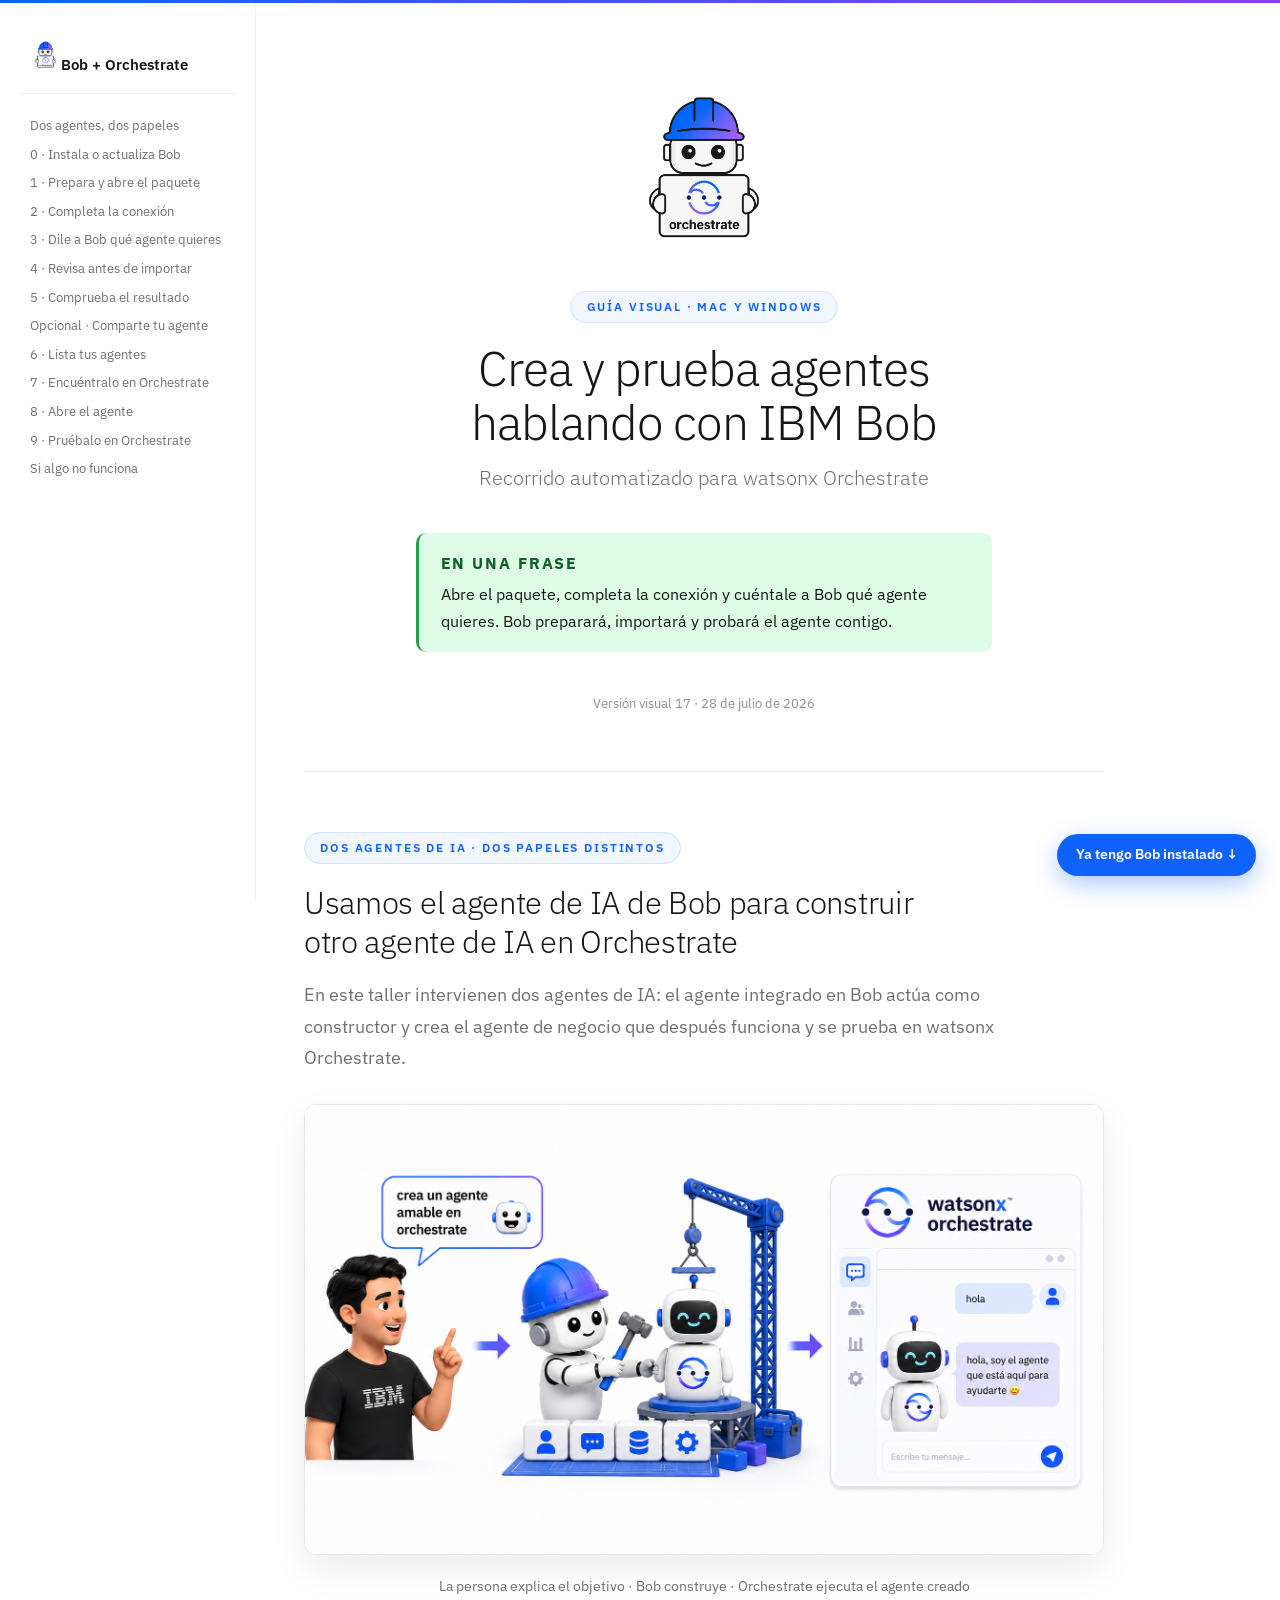
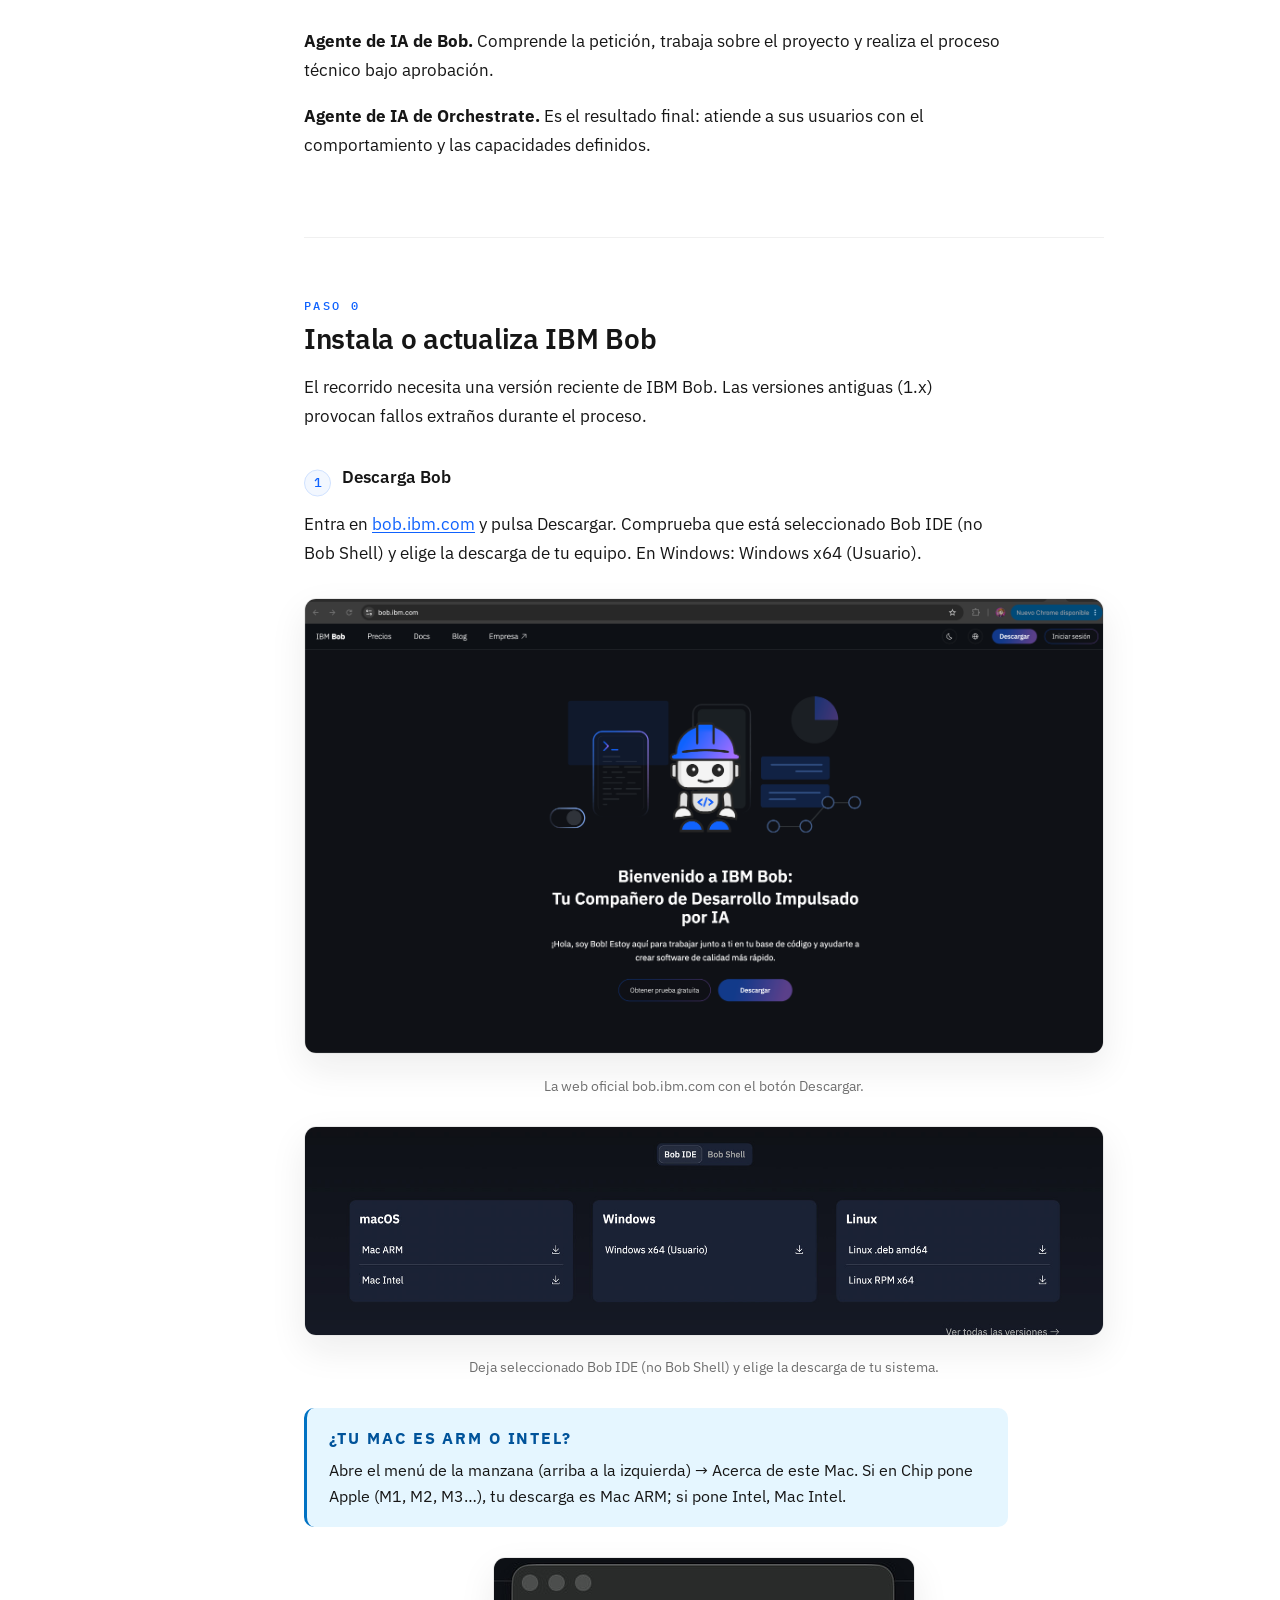
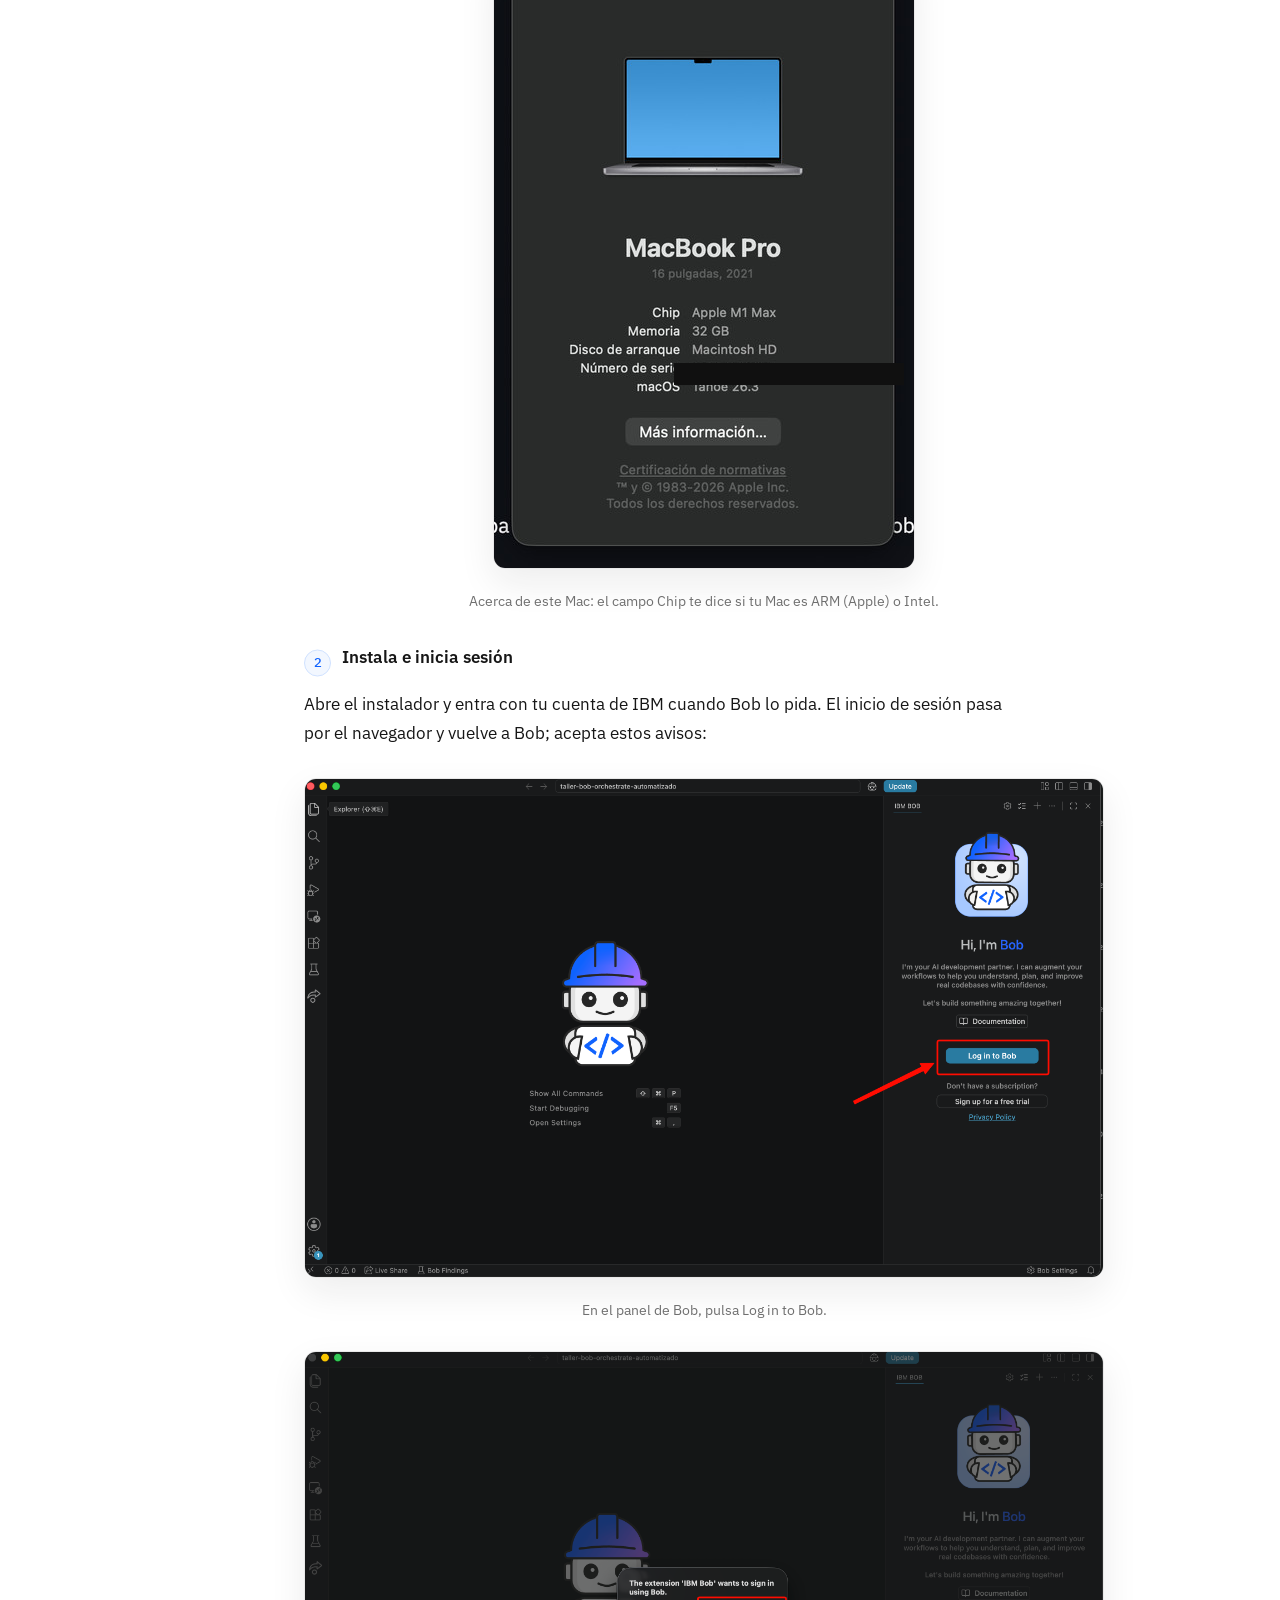
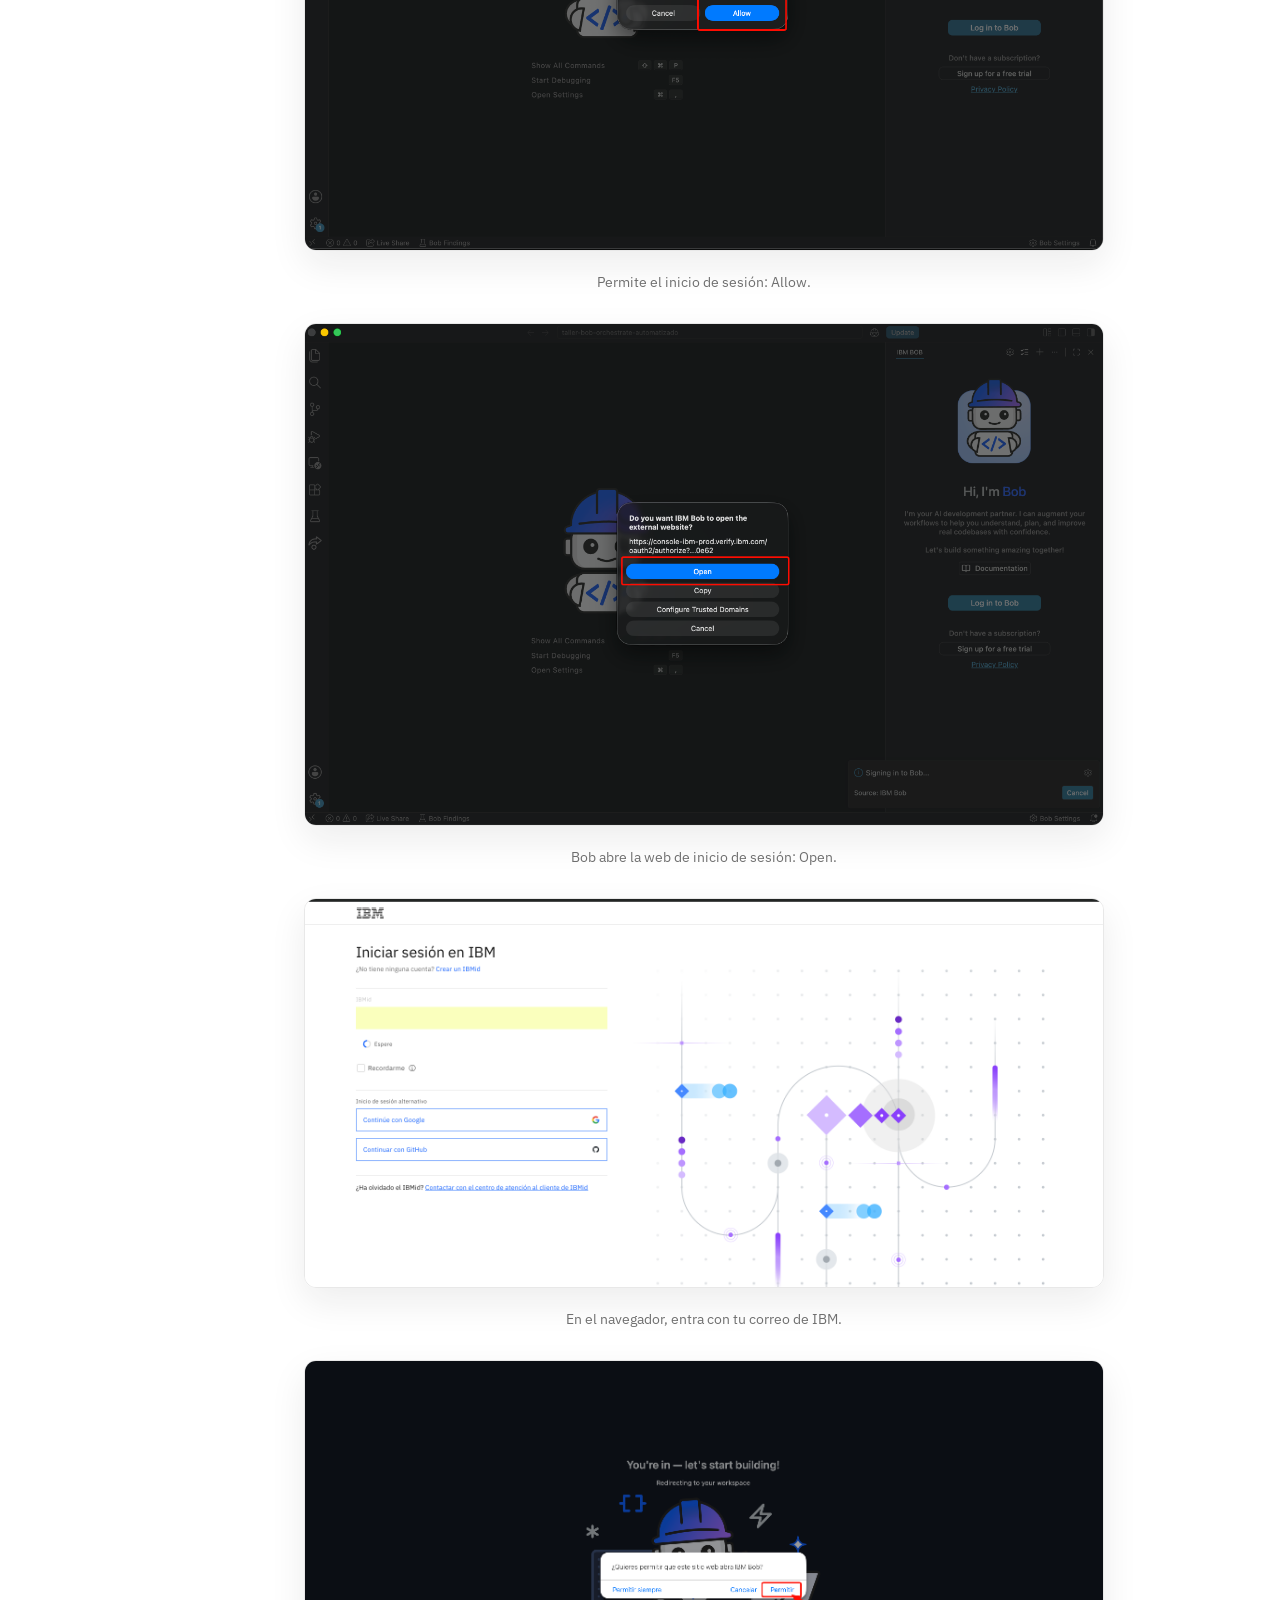
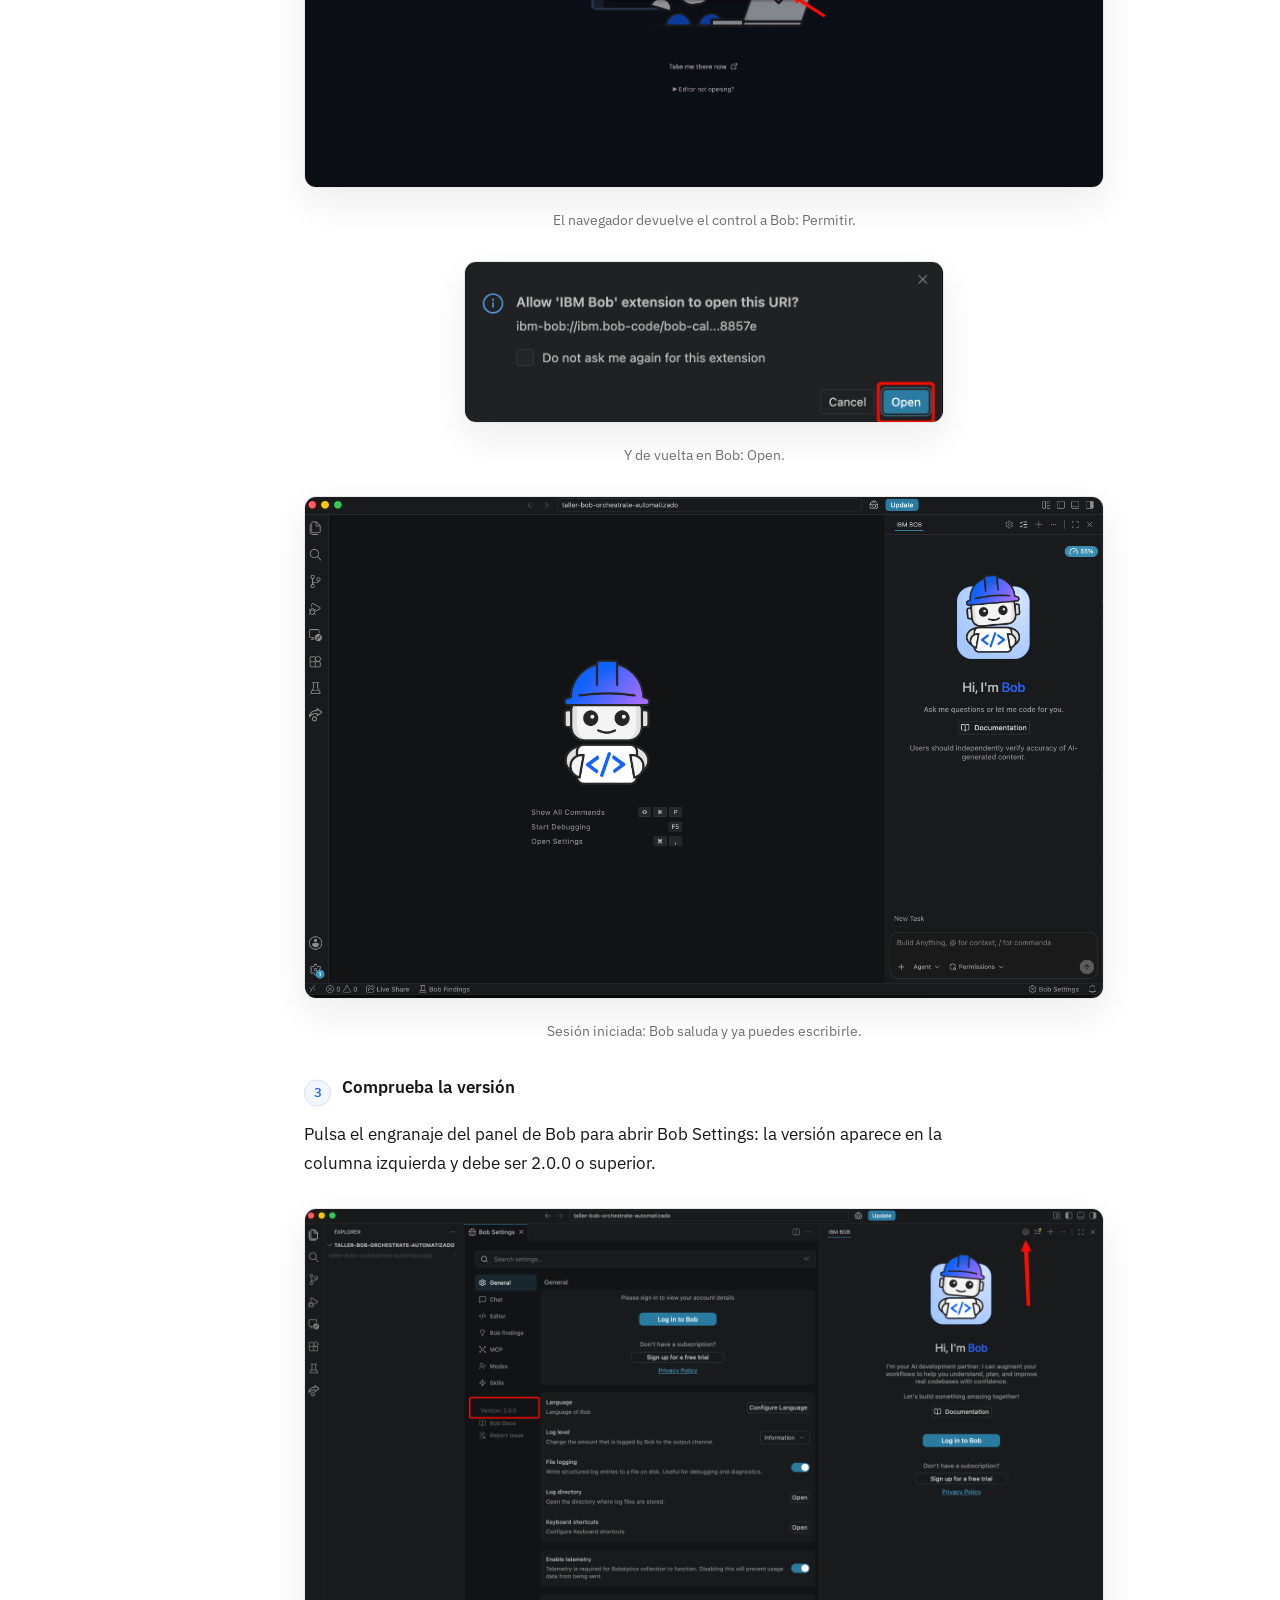
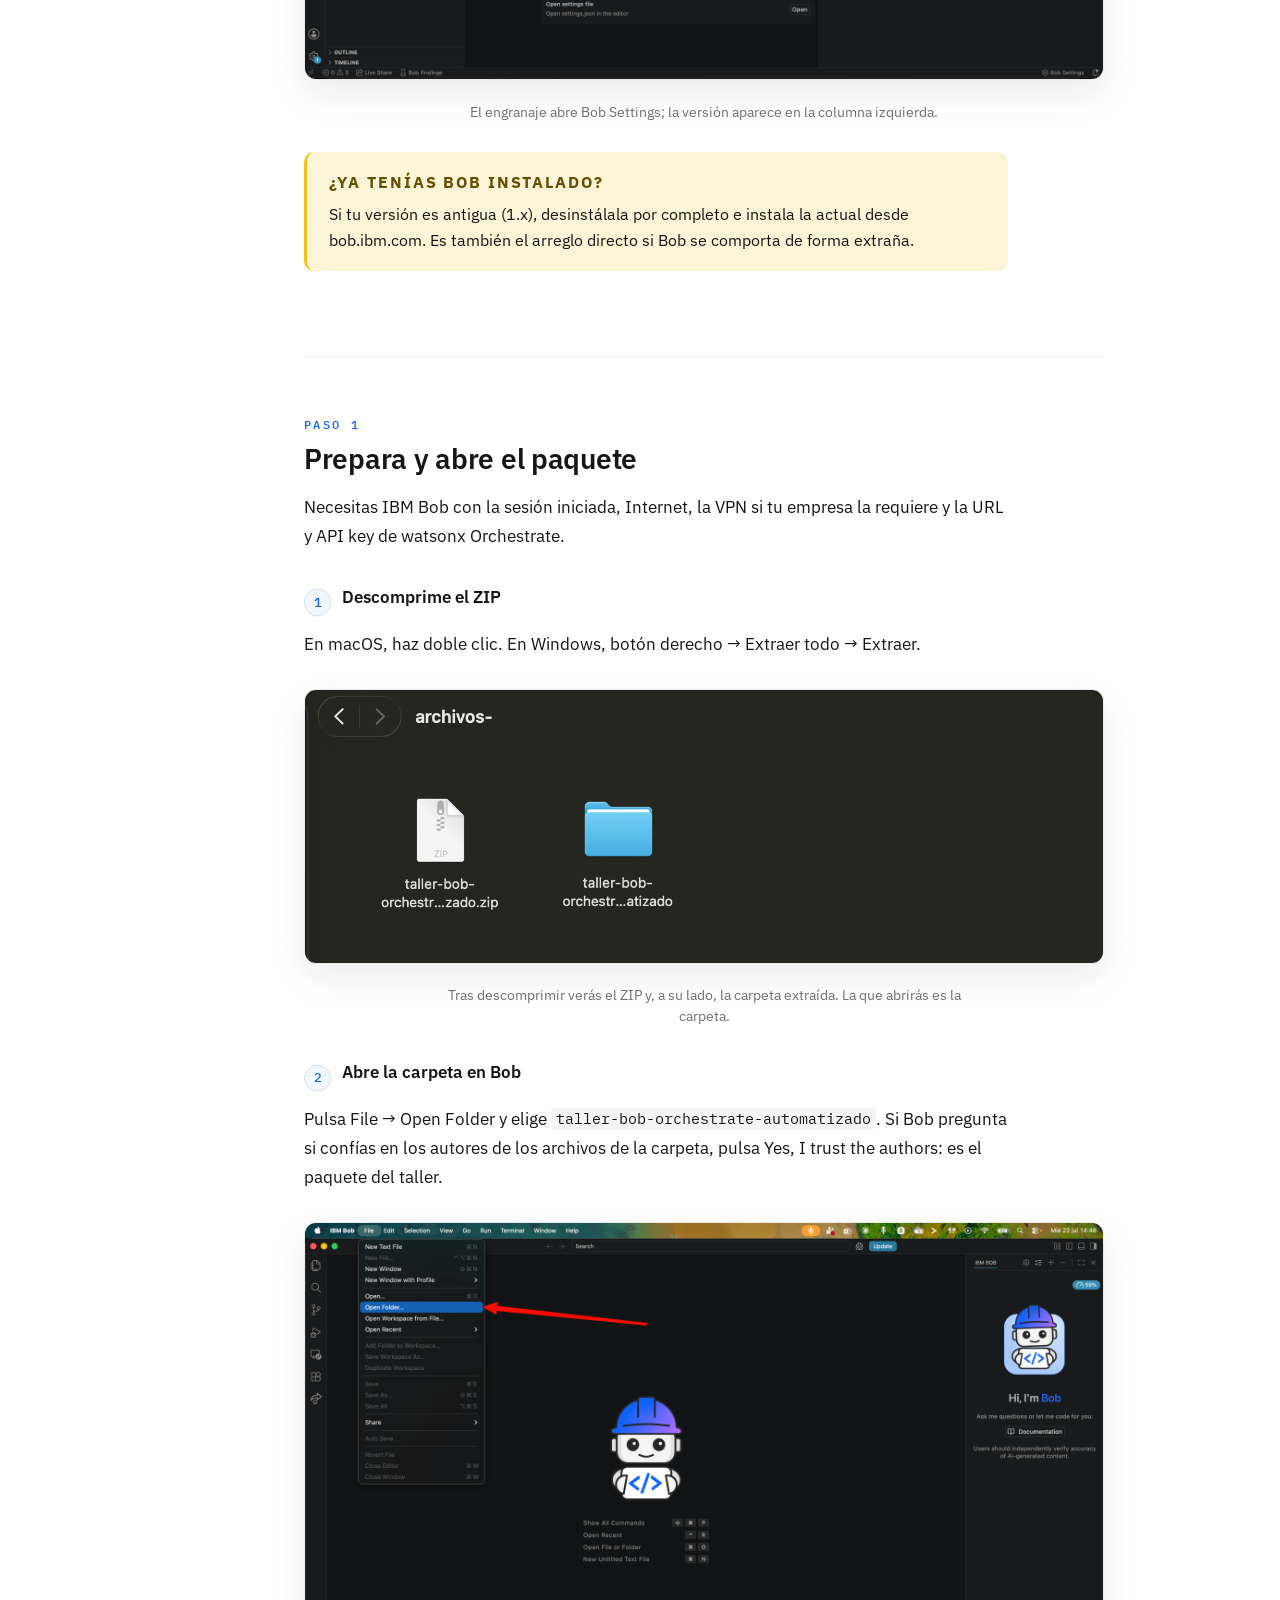
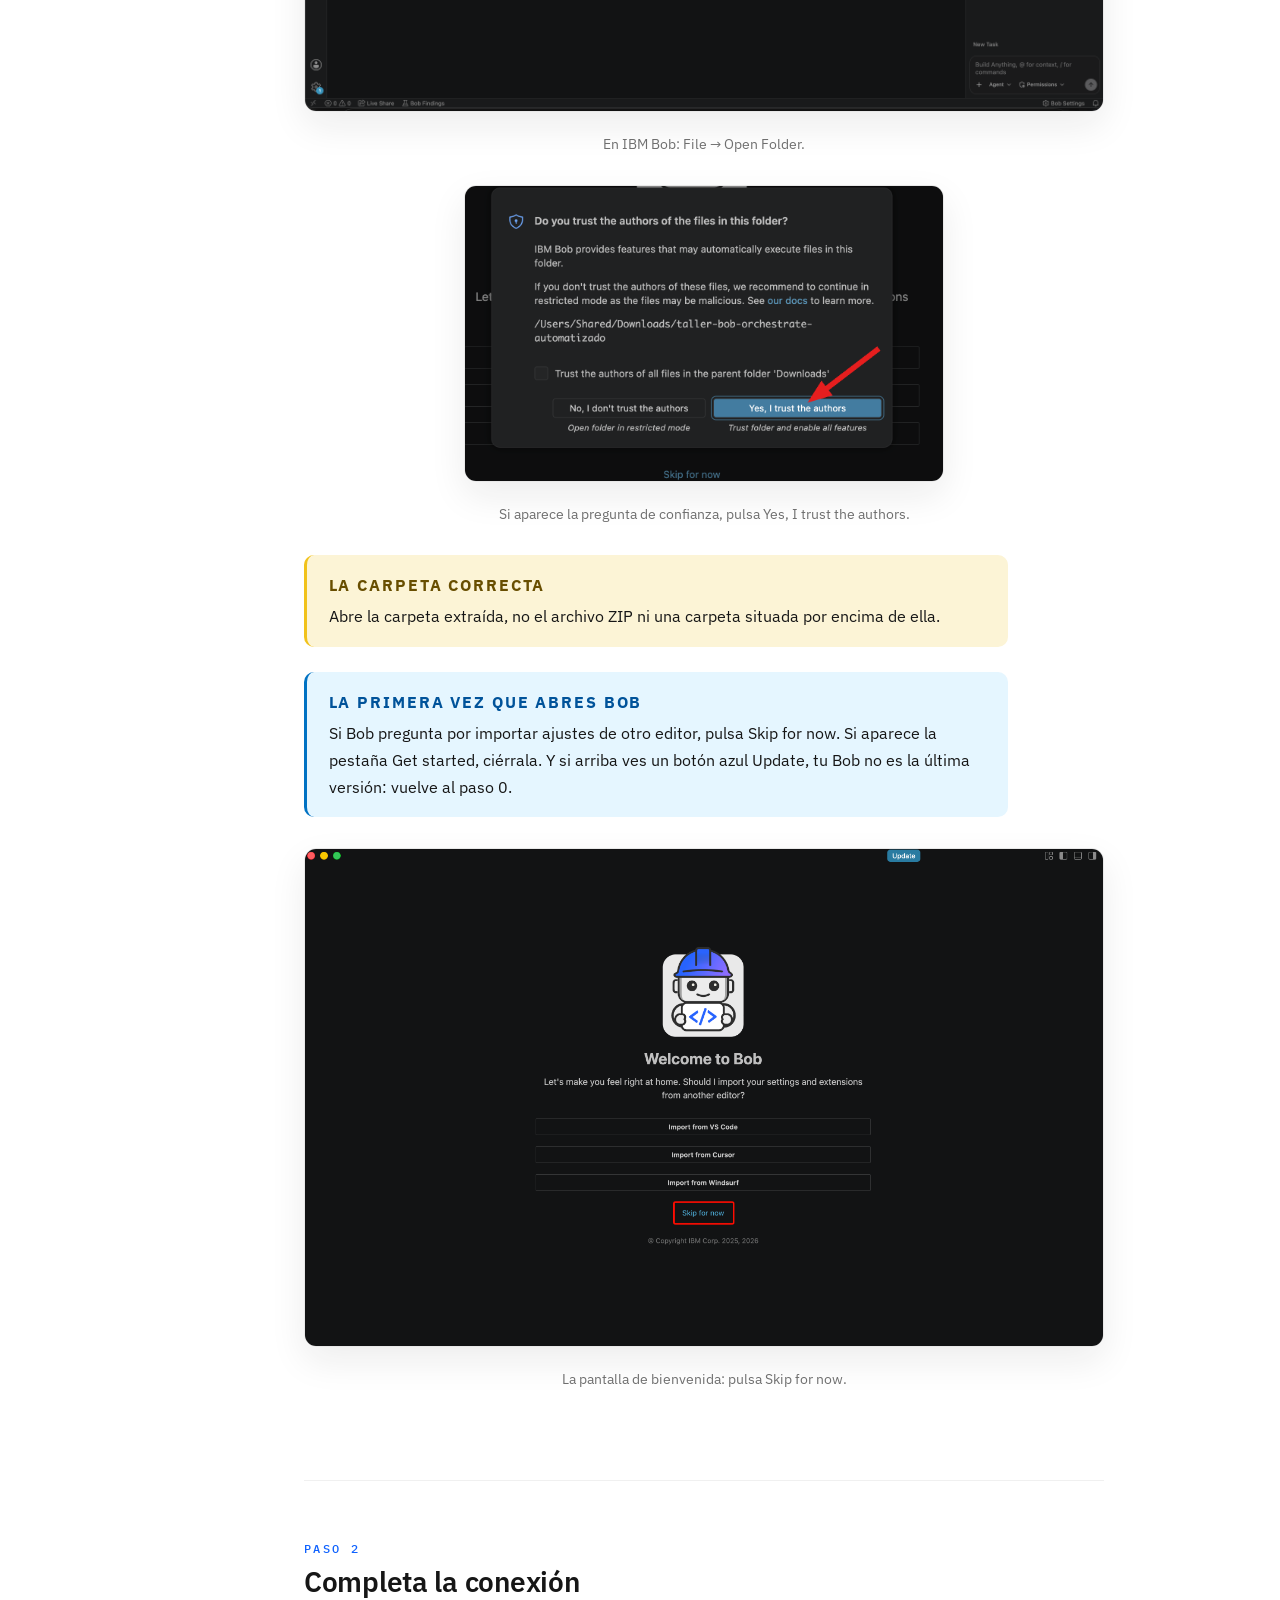
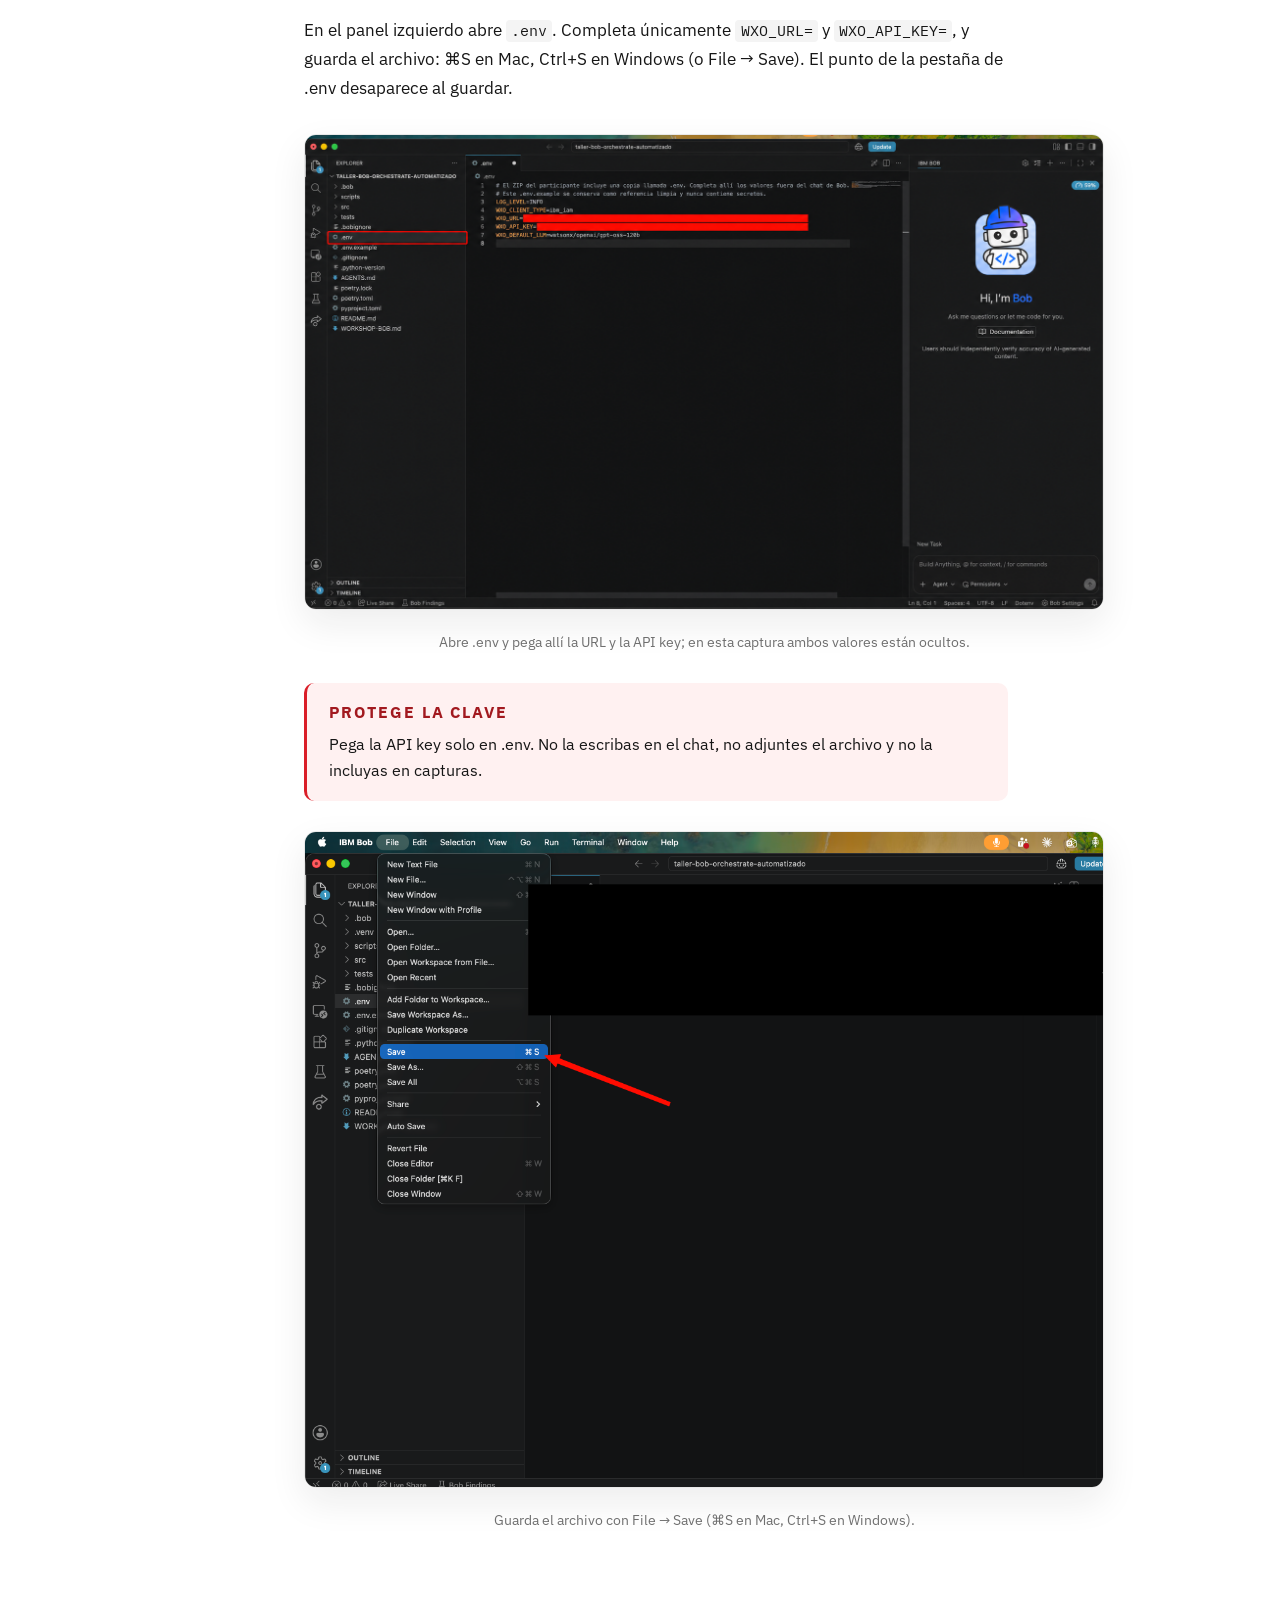
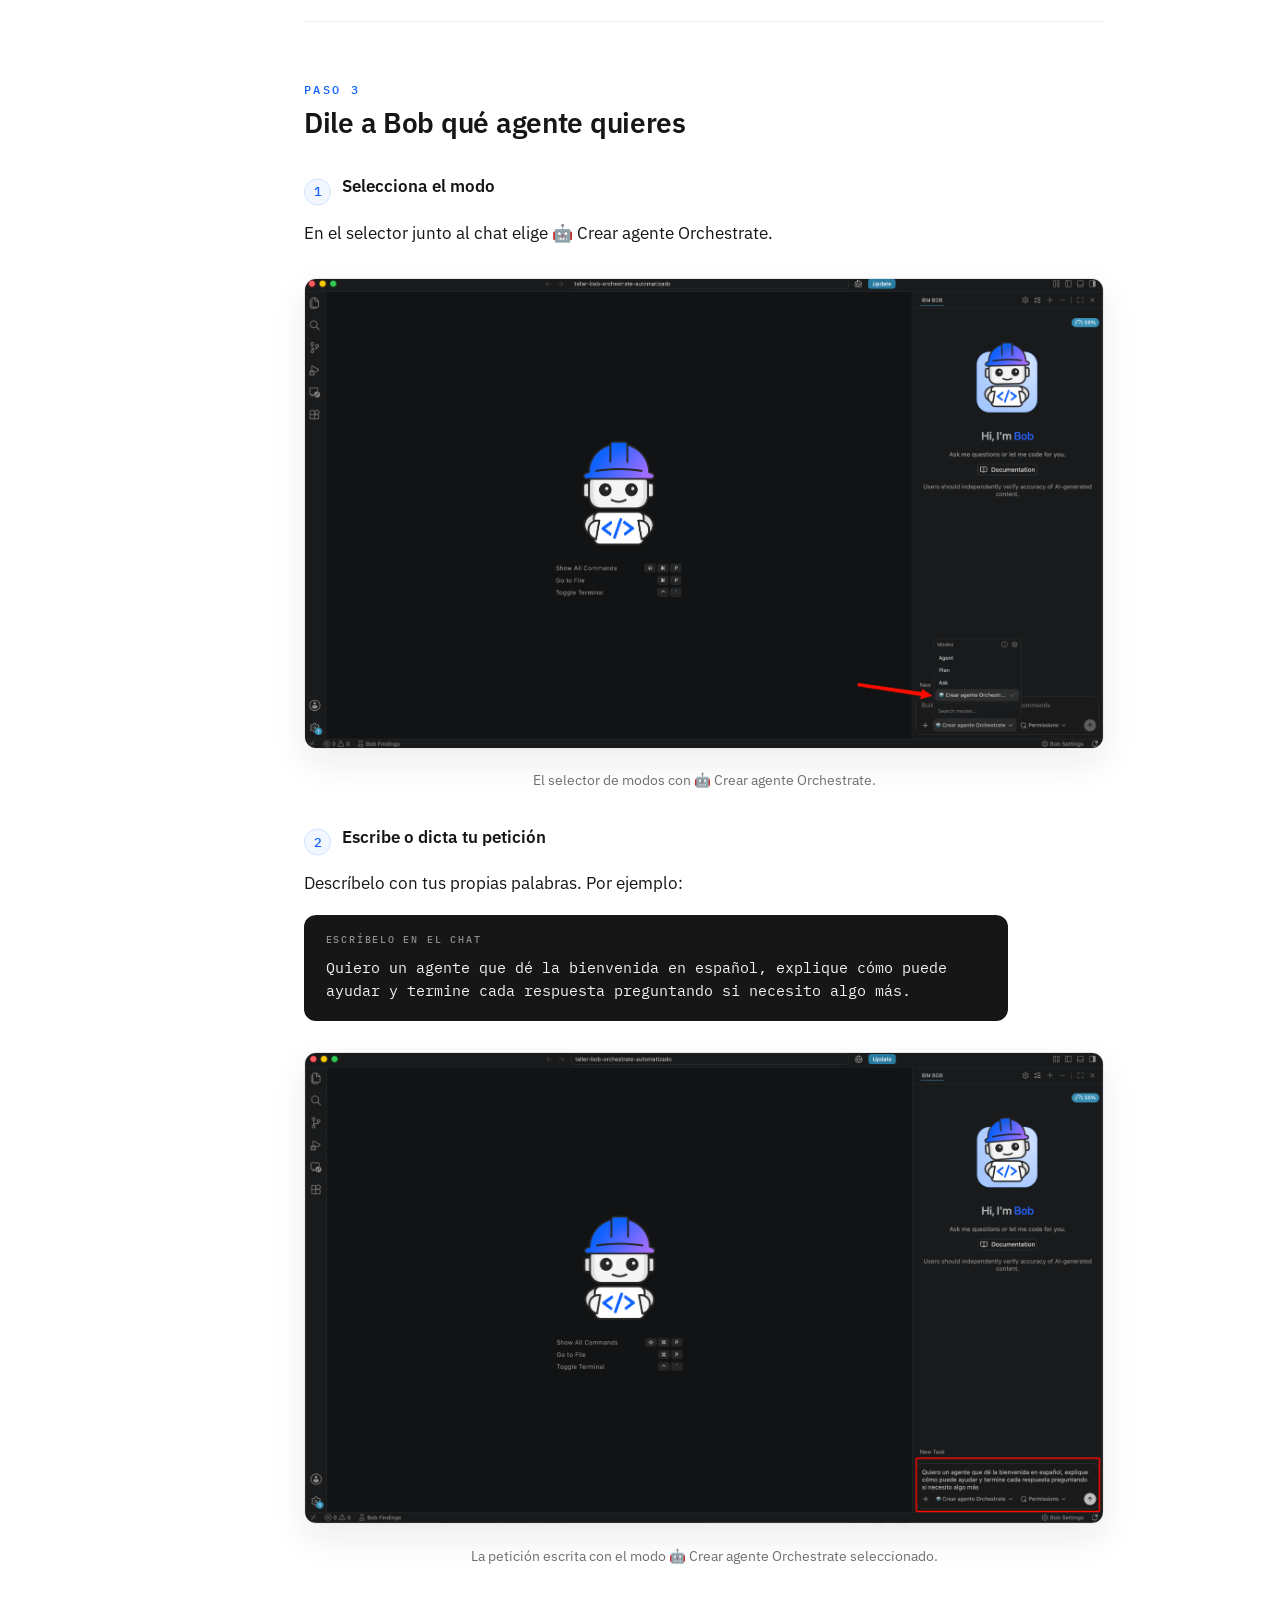
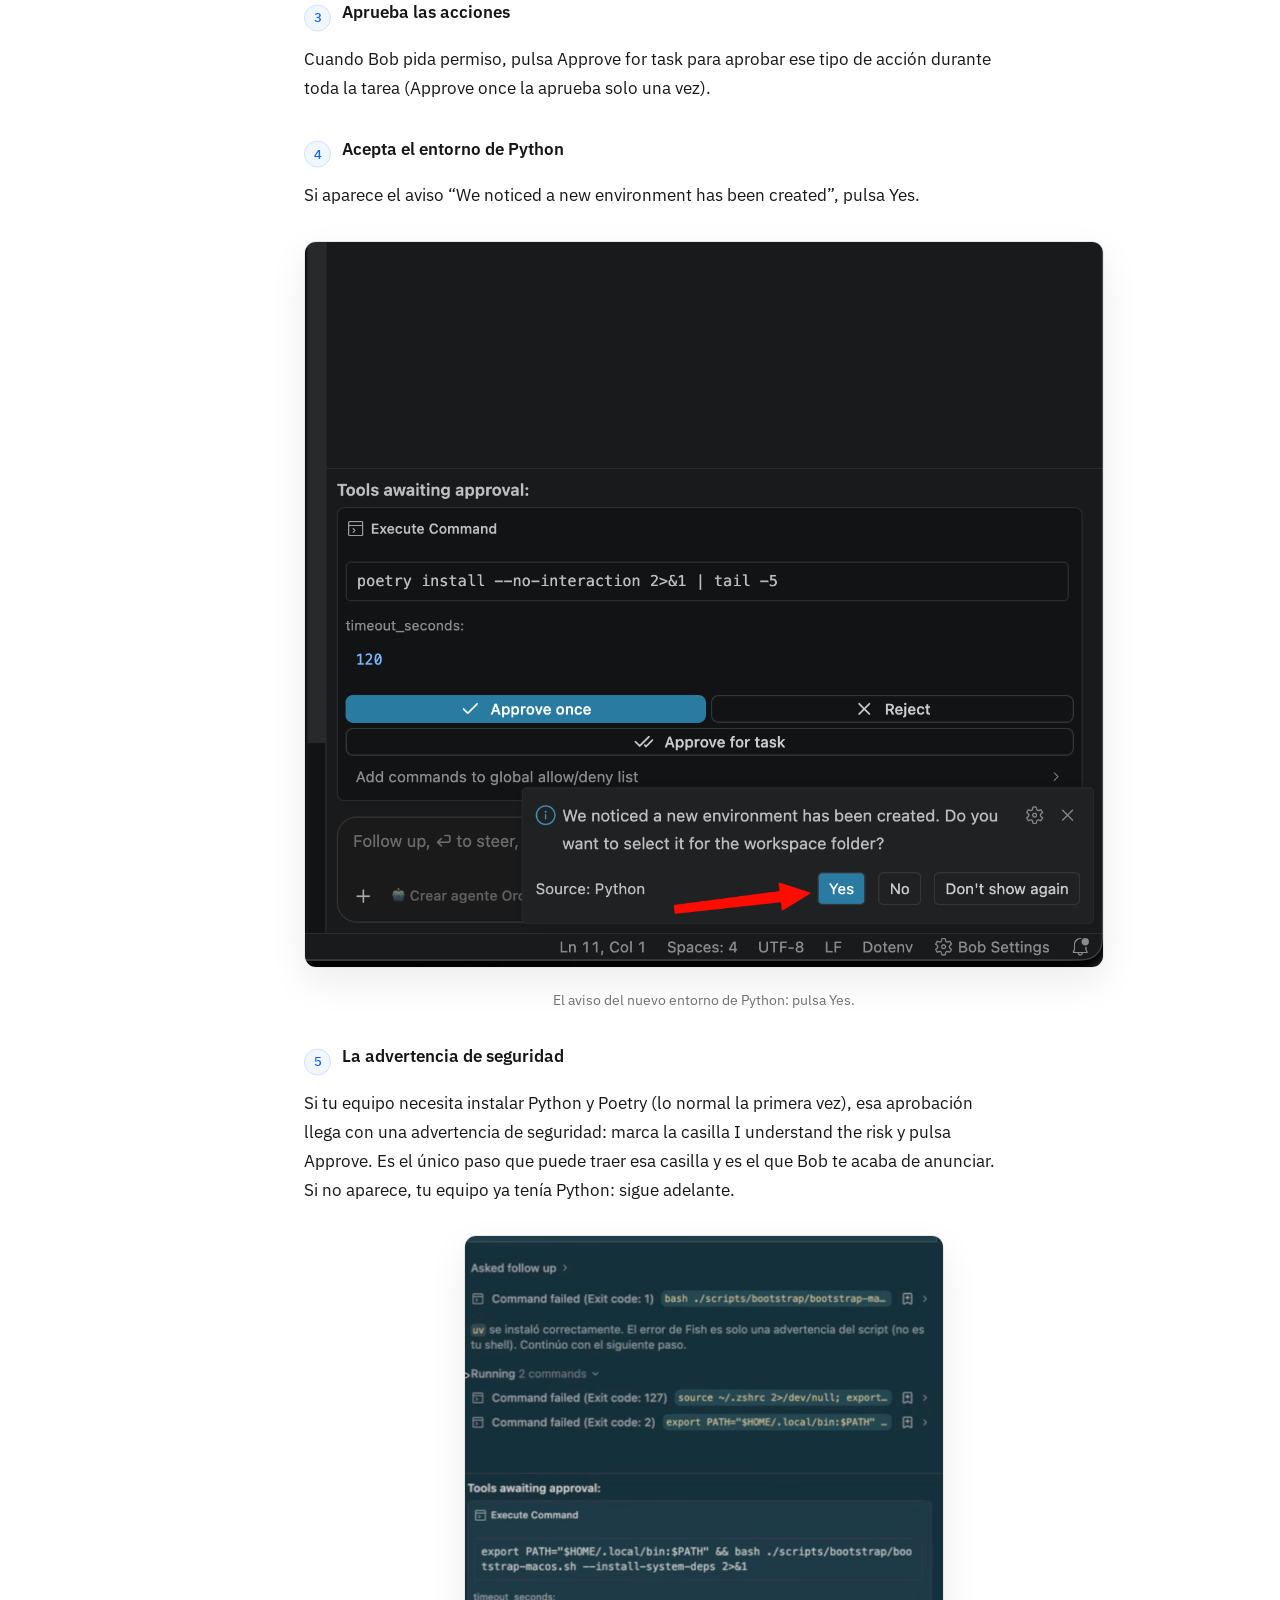
==== commit c2b28326: "v17: sección opcional Comparte tu agente en GitHub (código, Authorize, hecho) Co-Authored-By: Claude" ====
--- a/index.html
+++ b/index.html
@@ -23,6 +23,7 @@
   <a href="#paso-3">3 · Dile a Bob qué agente quieres</a>
   <a href="#paso-4">4 · Revisa antes de importar</a>
   <a href="#paso-5">5 · Comprueba el resultado</a>
+  <a href="#registro-github">Opcional · Comparte tu agente</a>
   <a href="#paso-6">6 · Lista tus agentes</a>
   <a href="#paso-7">7 · Encuéntralo en Orchestrate</a>
   <a href="#paso-8">8 · Abre el agente</a>
@@ -43,7 +44,7 @@
     <p class="callout-label">EN UNA FRASE</p>
     <p>Abre el paquete, completa la conexión y cuéntale a Bob qué agente quieres. Bob preparará, importará y probará el agente contigo.</p>
   </div>
-  <p class="version">Versión visual 16 · 28 de julio de 2026</p>
+  <p class="version">Versión visual 17 · 28 de julio de 2026</p>
 </header>
 
 <section id="concepto">
@@ -232,6 +233,33 @@
     <img src="assets/resultado-bob.png" alt="IBM Bob confirma con una marca verde que el agente está listo en borrador y muestra su respuesta de prueba." />
     <figcaption>Resultado correcto: importado y probado con éxito.</figcaption>
   </figure>
+</section>
+
+<section id="registro-github">
+  <h2><span class="sec-n">Opcional</span>Comparte tu agente en GitHub</h2>
+  <p>Al importar, el paquete guarda también una copia de tu agente en un repositorio git personal, para poder compartirlo. Si tu GitHub aún no está conectado, Bob te lo ofrecerá: te enseñará un código en el chat y se abrirá el navegador. No necesitas la terminal.</p>
+  <h3><span class="step-n">1</span>Escribe el código</h3>
+  <p>Copia en el navegador el código que Bob te ha enseñado y pulsa Continue. El código caduca a los 15 minutos: si se pasa, pídele otro a Bob.</p>
+  <figure>
+    <img src="assets/registro-codigo.png" alt="Pantalla Device Activation de GitHub con las casillas para escribir el código de un solo uso." />
+    <figcaption>Escribe el código que te dio Bob y pulsa Continue.</figcaption>
+  </figure>
+  <h3><span class="step-n">2</span>Autoriza la conexión</h3>
+  <p>GitHub te enseña qué permisos vas a conceder. Pulsa el botón verde.</p>
+  <figure>
+    <img src="assets/registro-authorize.png" alt="Pantalla Authorize GitHub CLI con el botón verde Authorize github-enterprise." />
+    <figcaption>Pulsa Authorize github-enterprise.</figcaption>
+  </figure>
+  <h3><span class="step-n">3</span>Vuelve a Bob</h3>
+  <p>Cuando veas esta pantalla, ya está. Dile a Bob que has terminado: comprobará la conexión y te dará la dirección de tu repositorio.</p>
+  <figure>
+    <img src="assets/registro-hecho.png" alt="Pantalla de GitHub con una marca verde y el mensaje Congratulations, your device is now connected." />
+    <figcaption>Conexión completada. El registro sigue solo desde Bob.</figcaption>
+  </figure>
+  <div class="callout cyan">
+    <p class="callout-label">¿NO TIENES CUENTA EN GITHUB.IBM.COM?</p>
+    <p>Entra una vez en github.ibm.com con tu w3id. Si te pide solicitar acceso, búscalo en AccessHub como GitHub Enterprise (GHE). Mientras tanto no pierdes nada: tu agente queda registrado en tu equipo y se subirá solo cuando la conexión esté lista.</p>
+  </div>
 </section>
 
 <section id="paso-6">
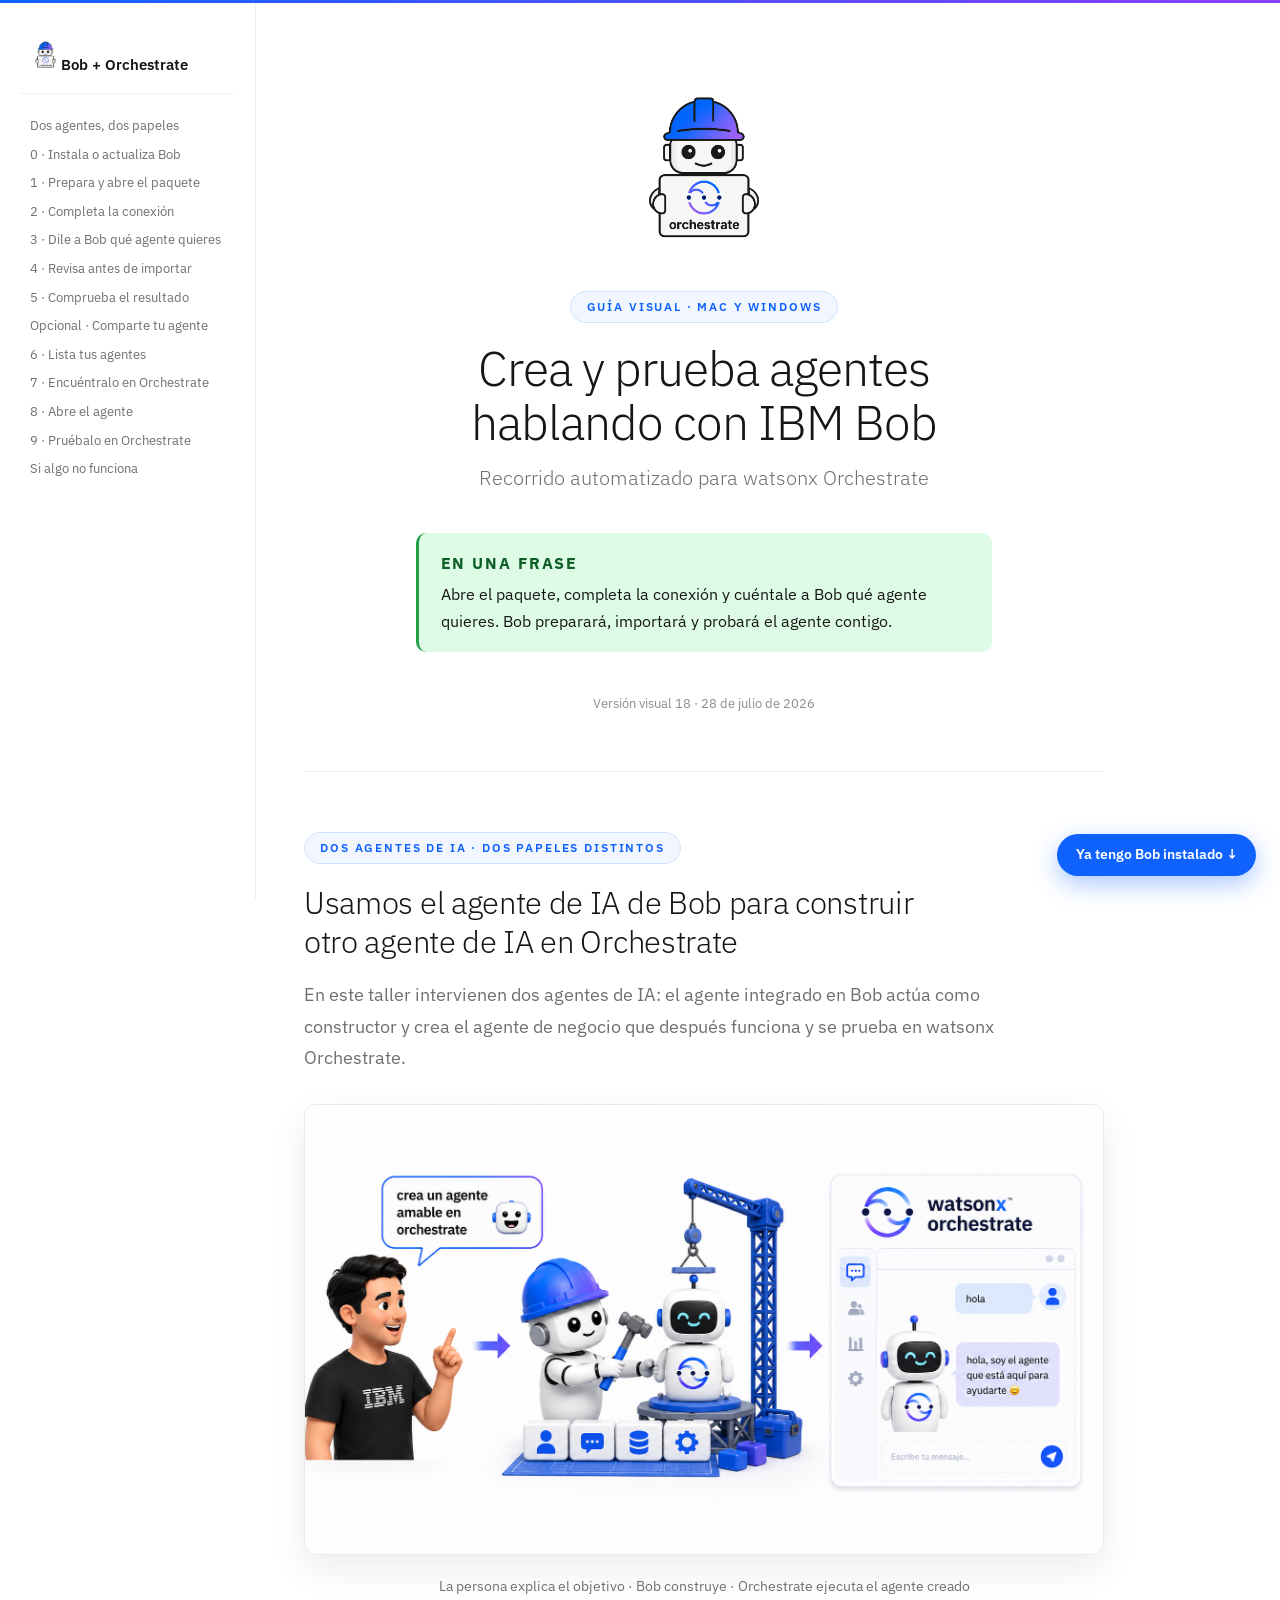
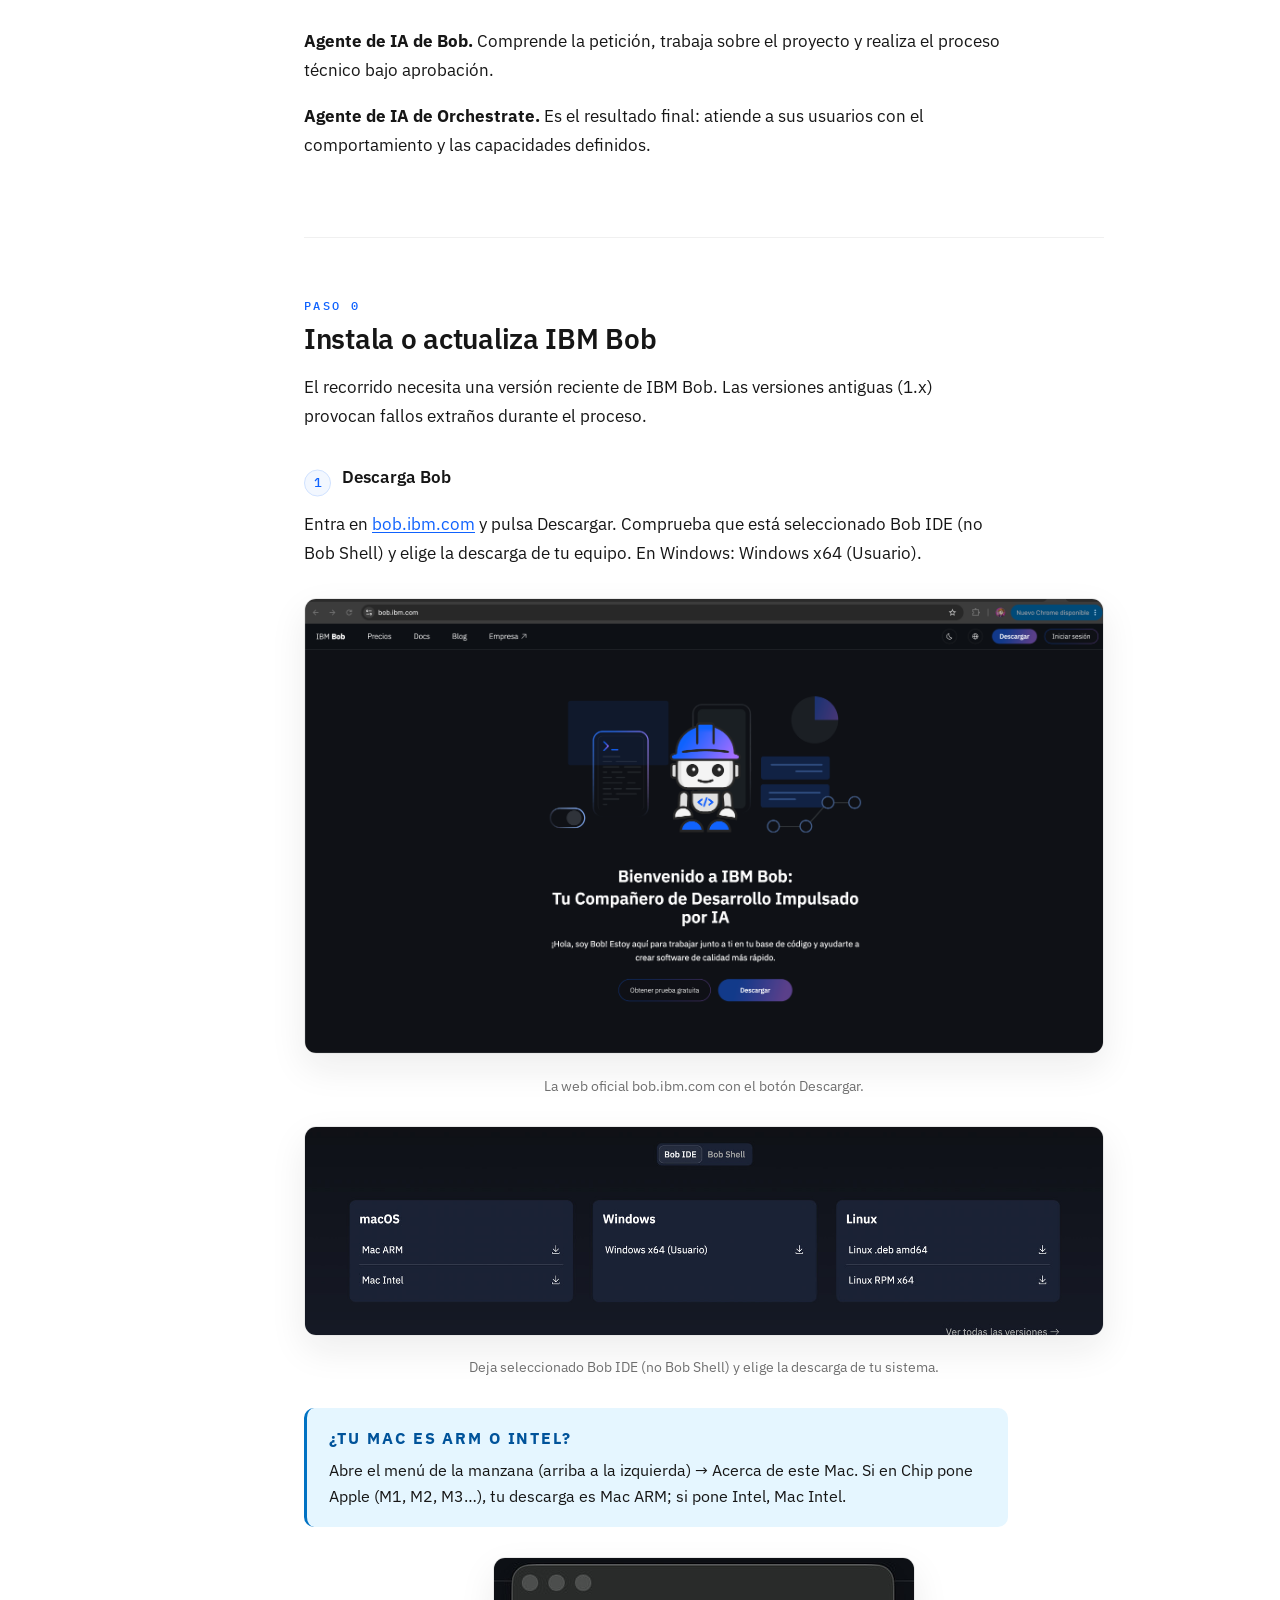
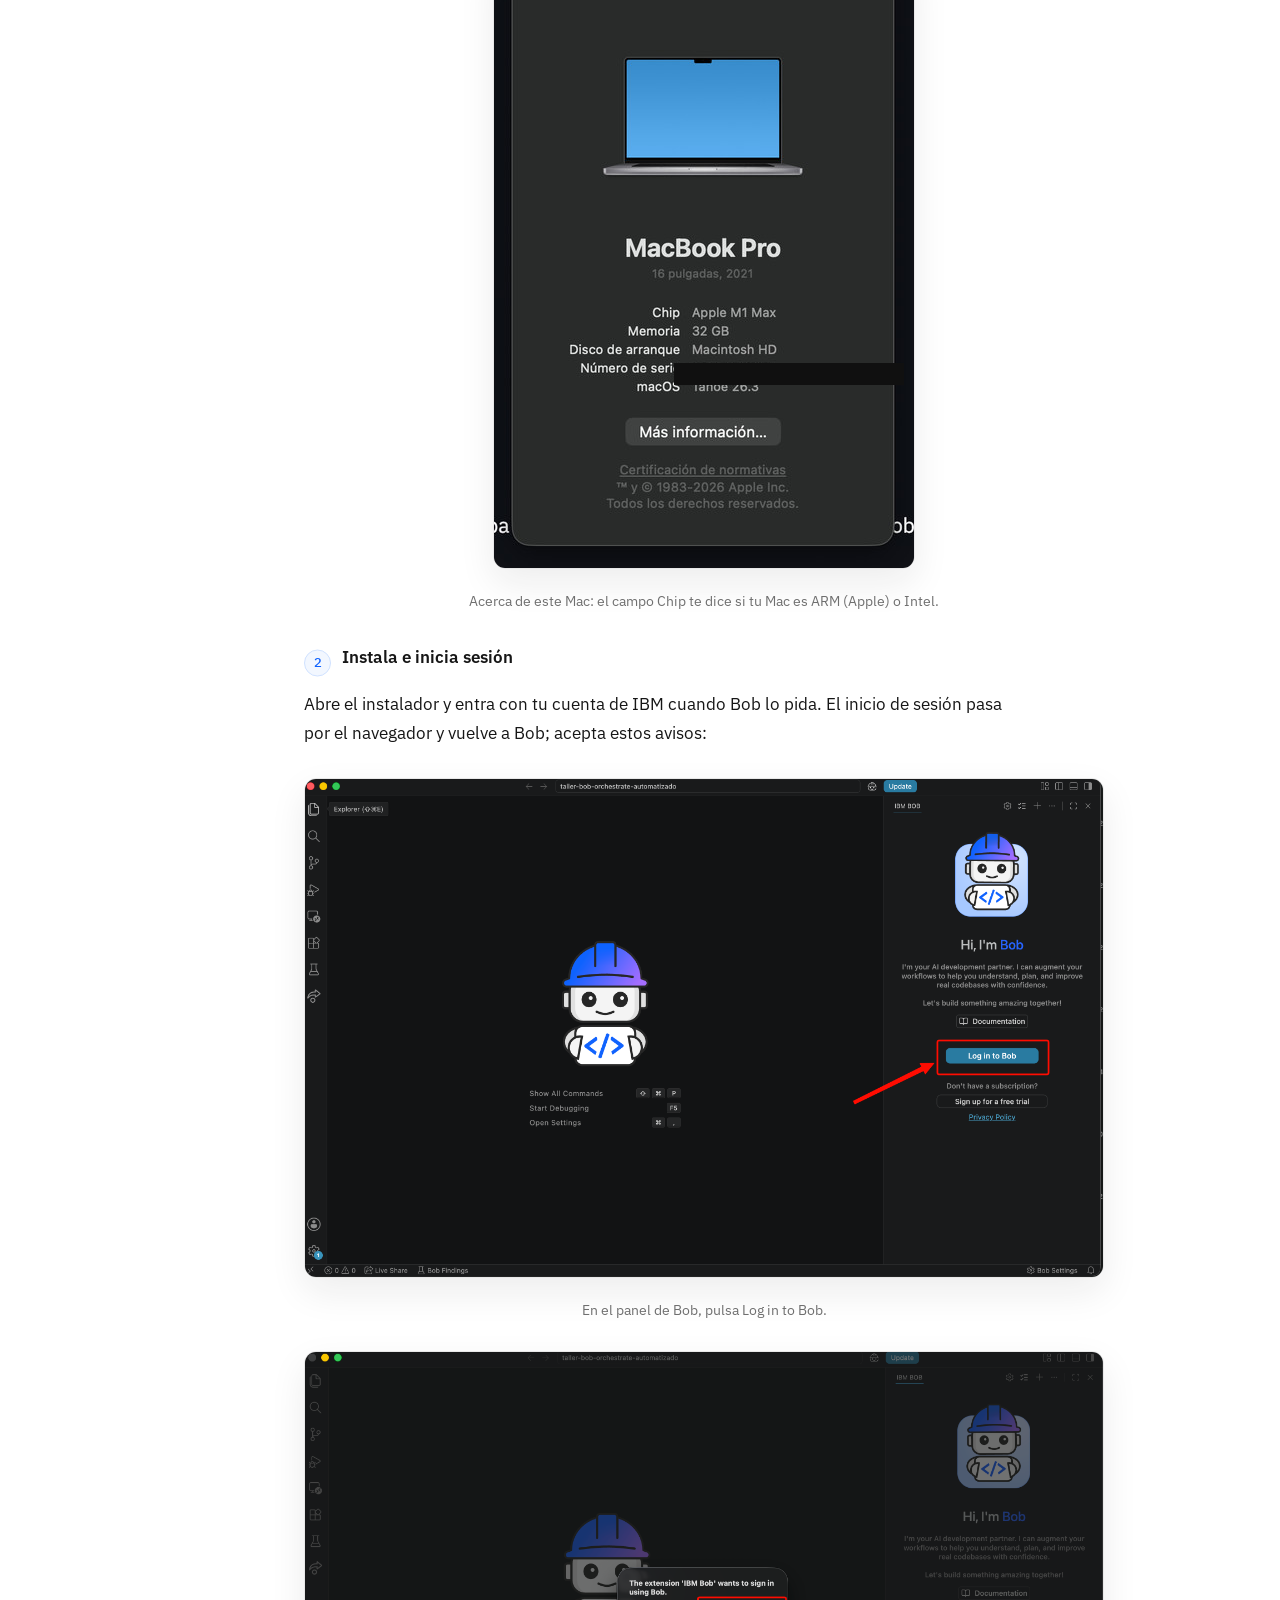
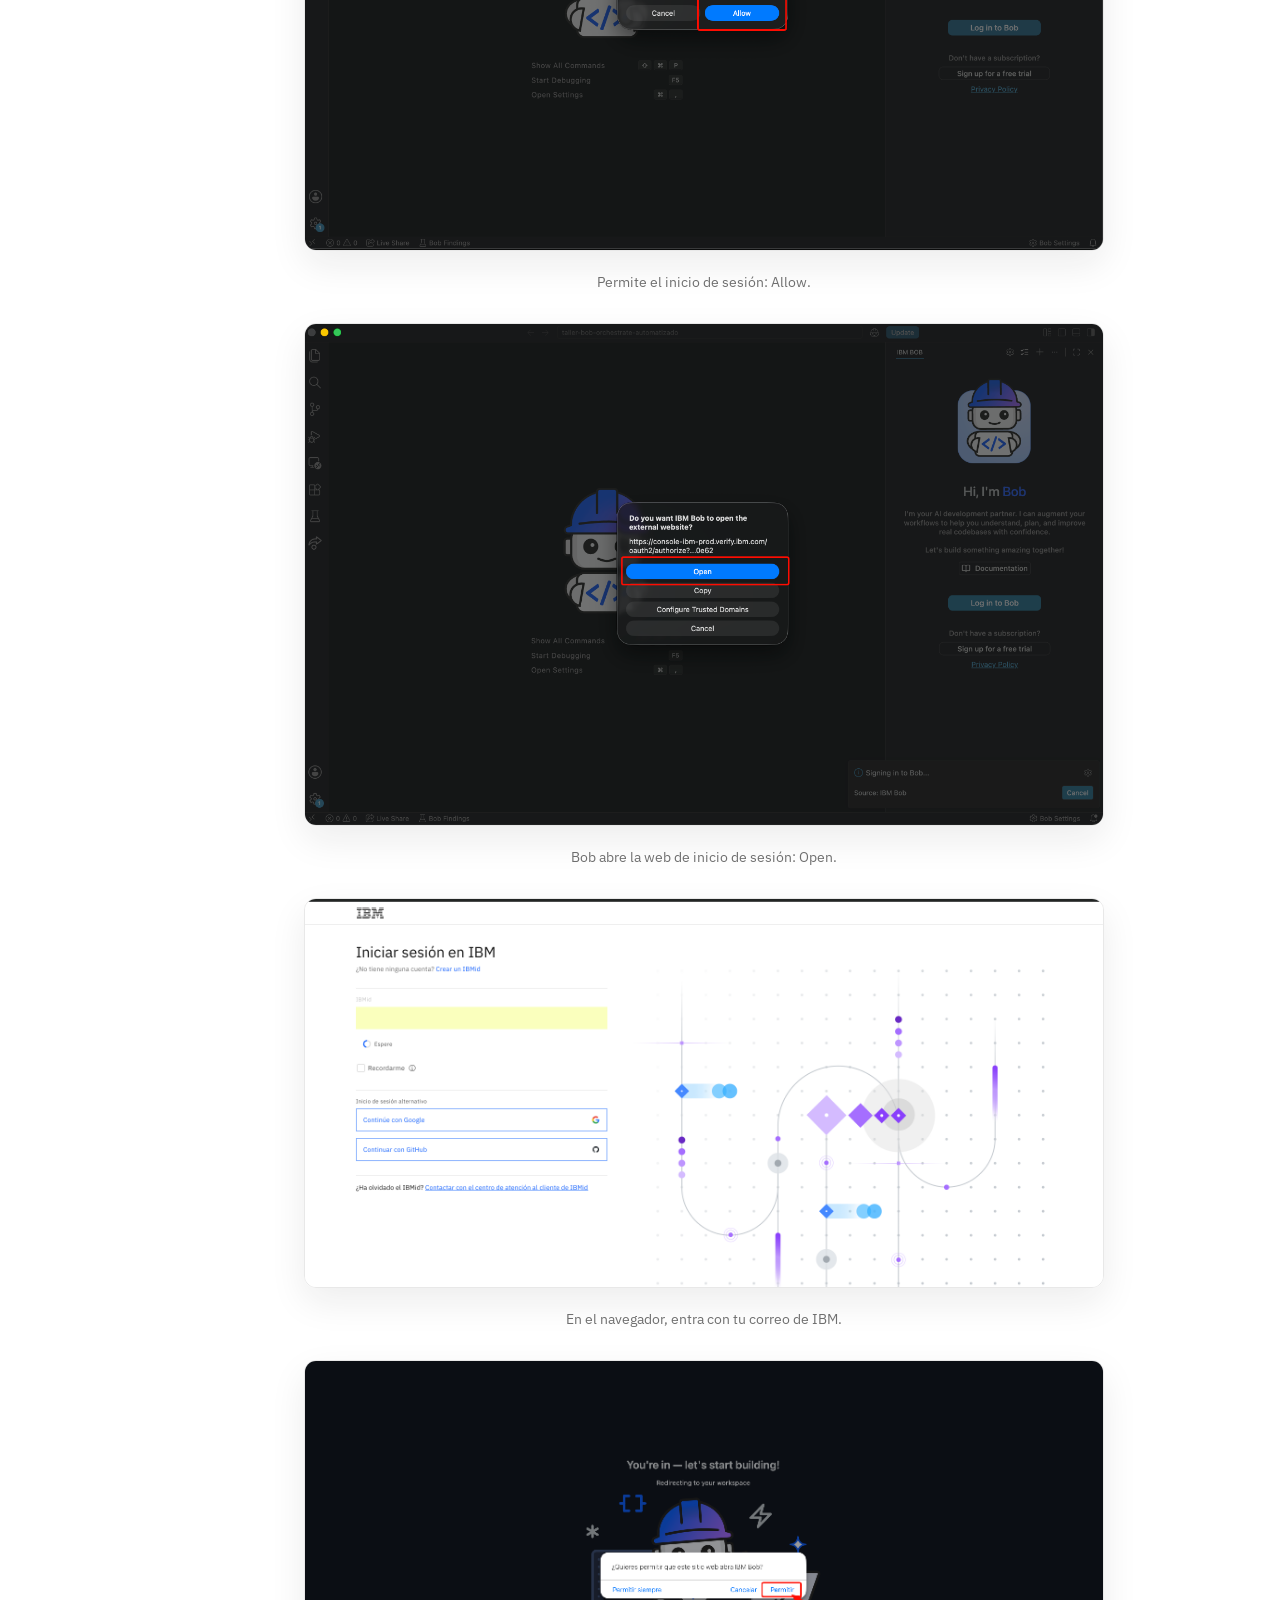
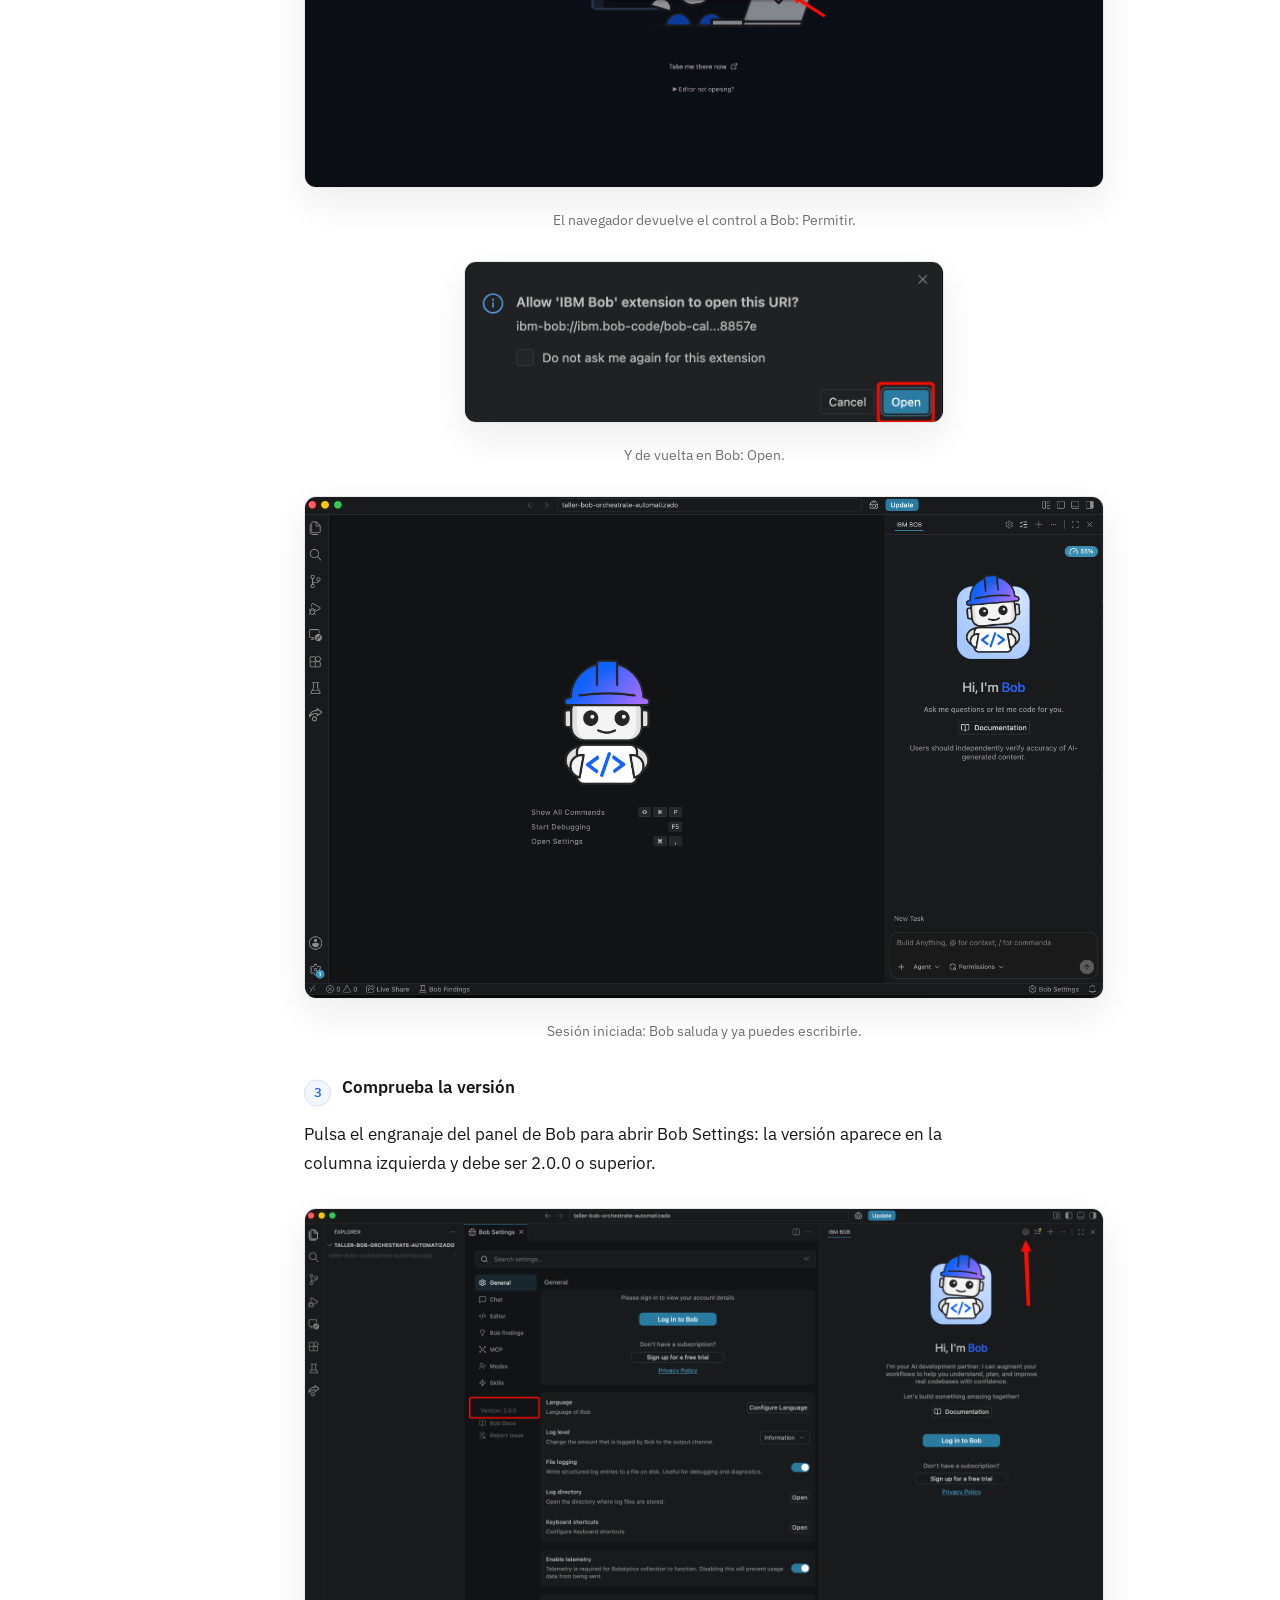
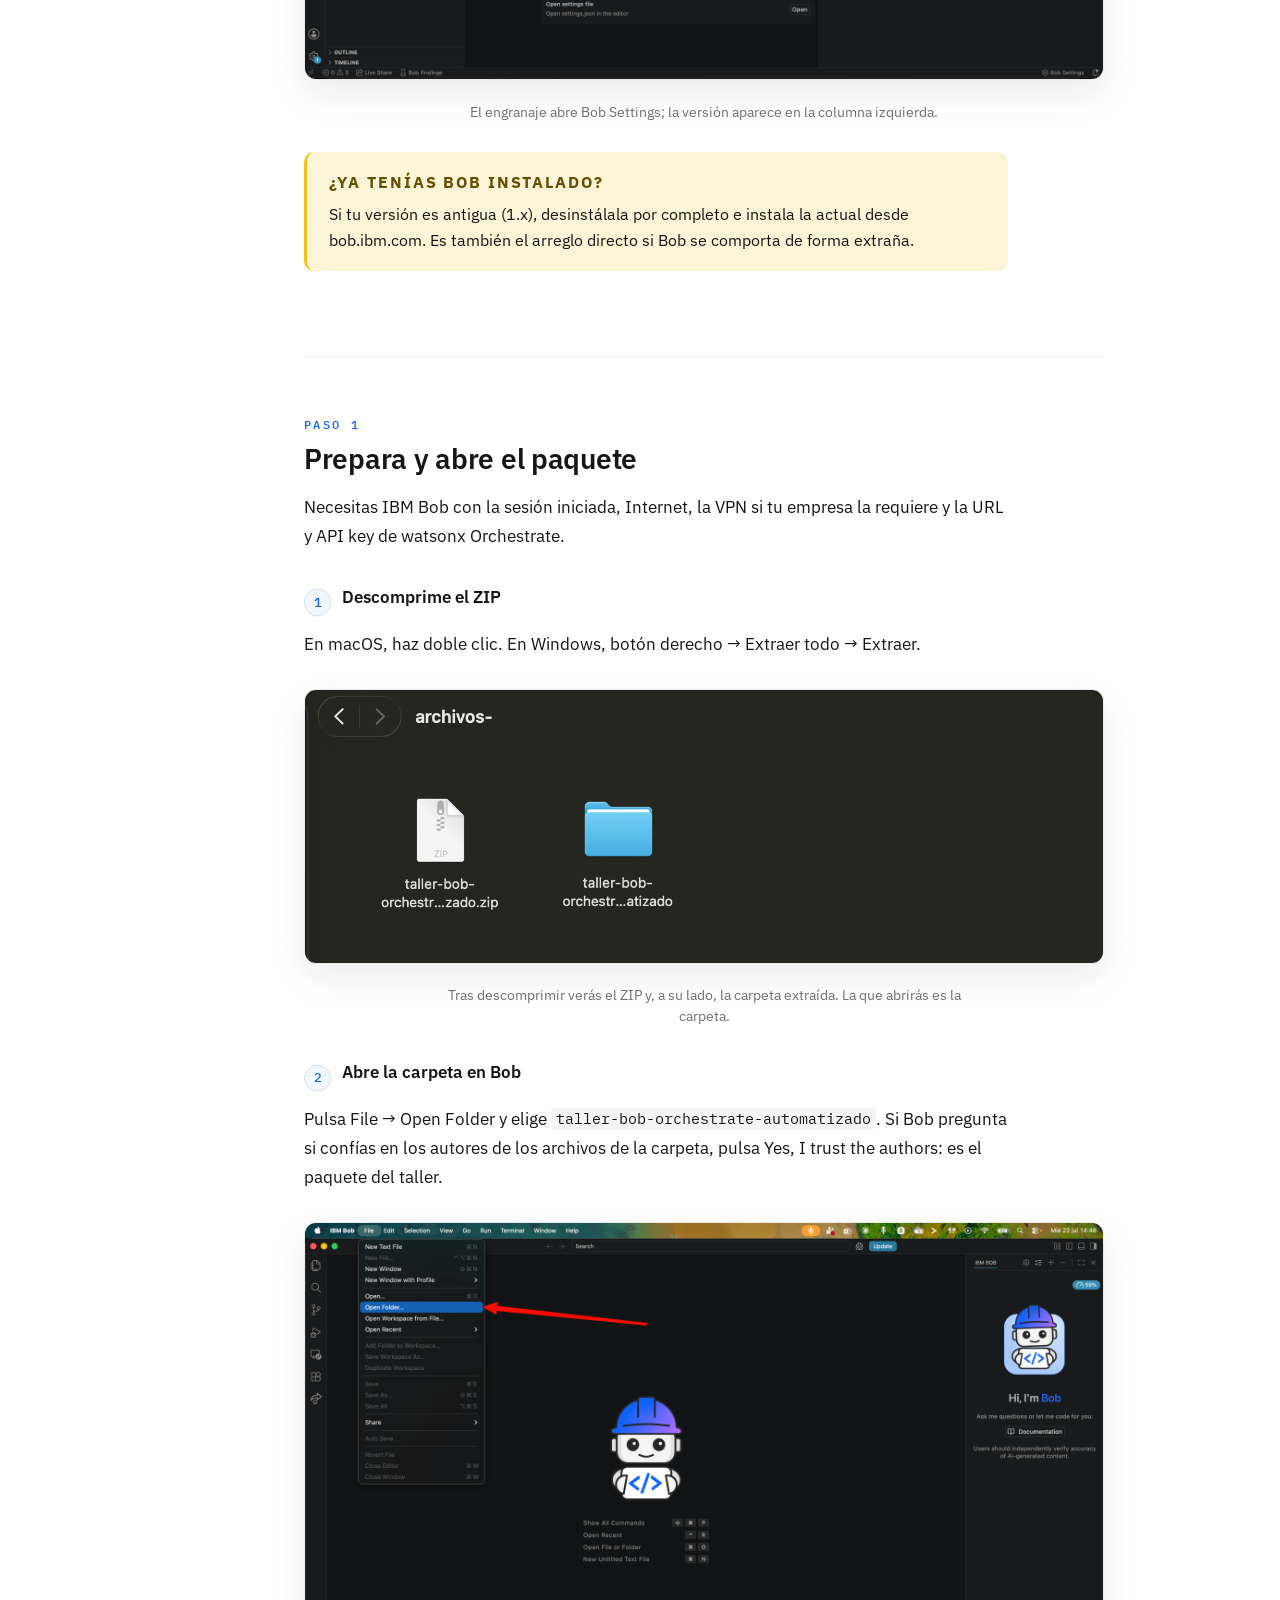
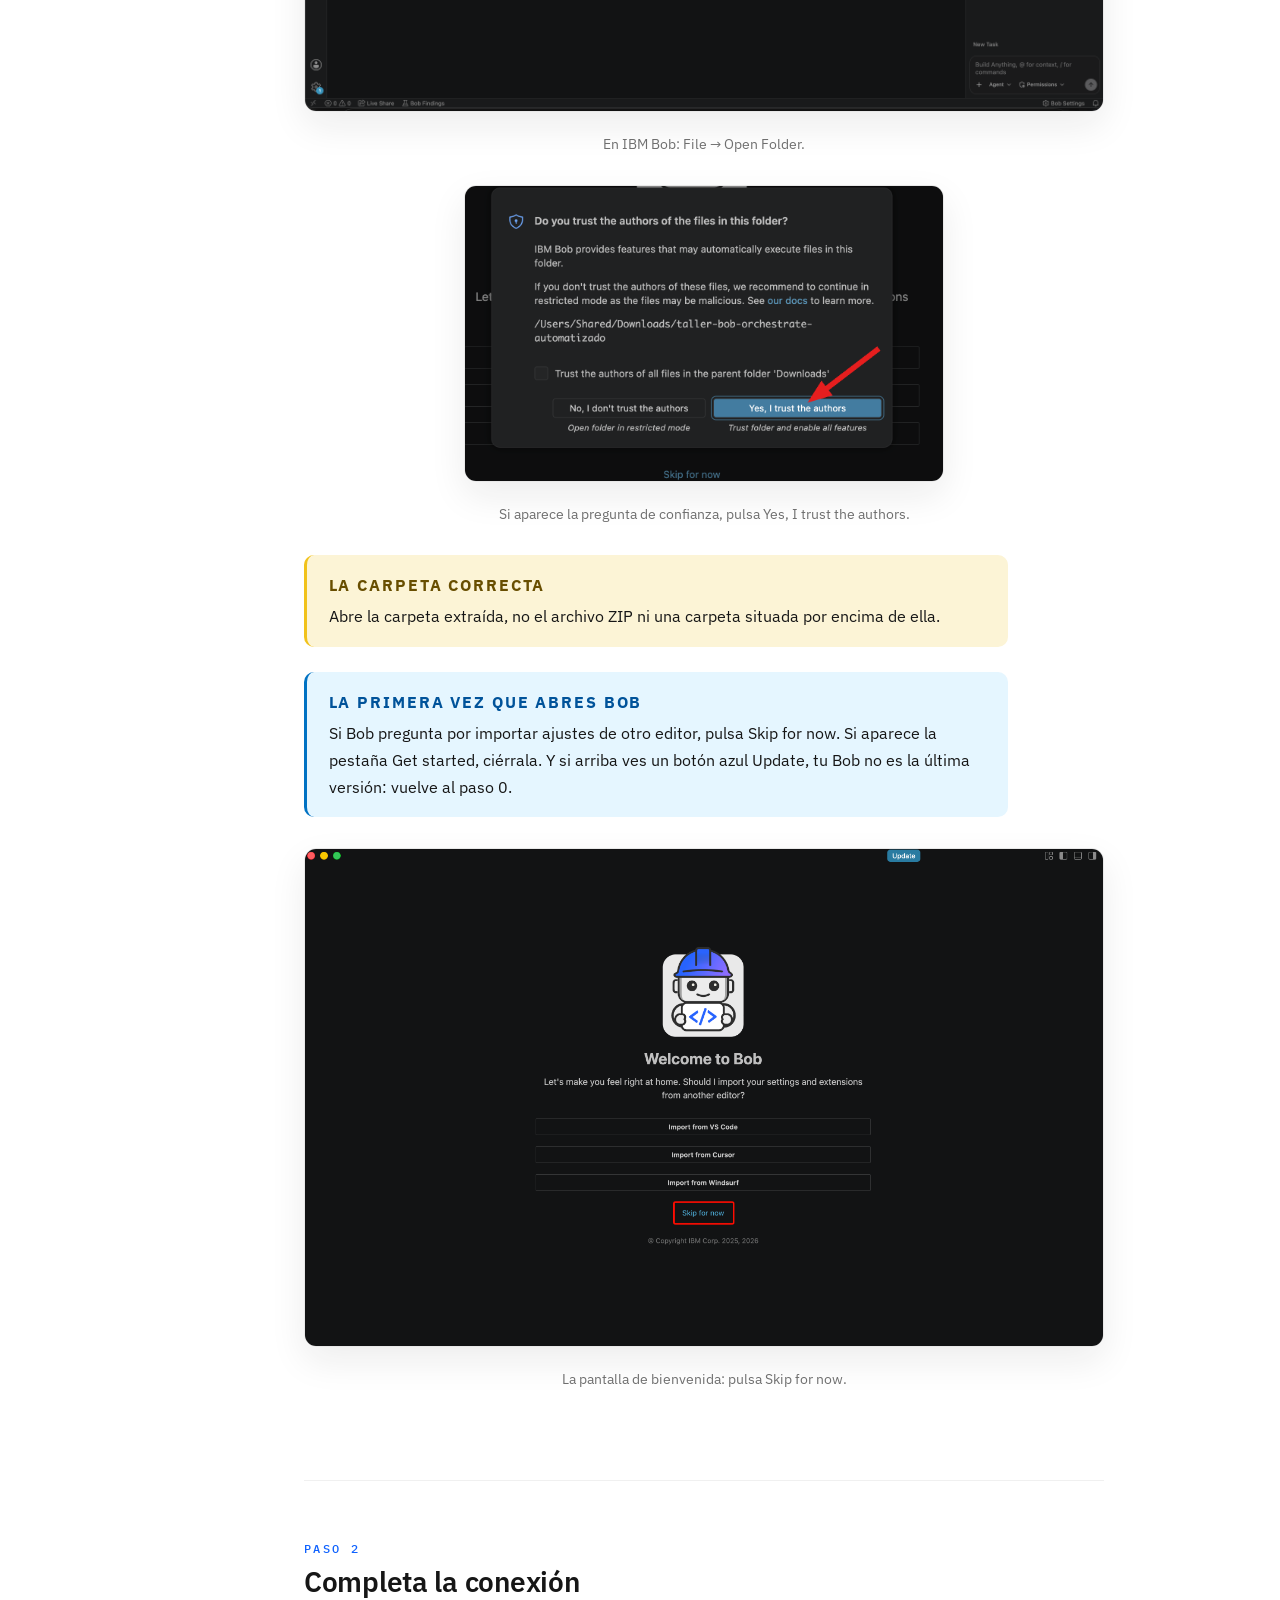
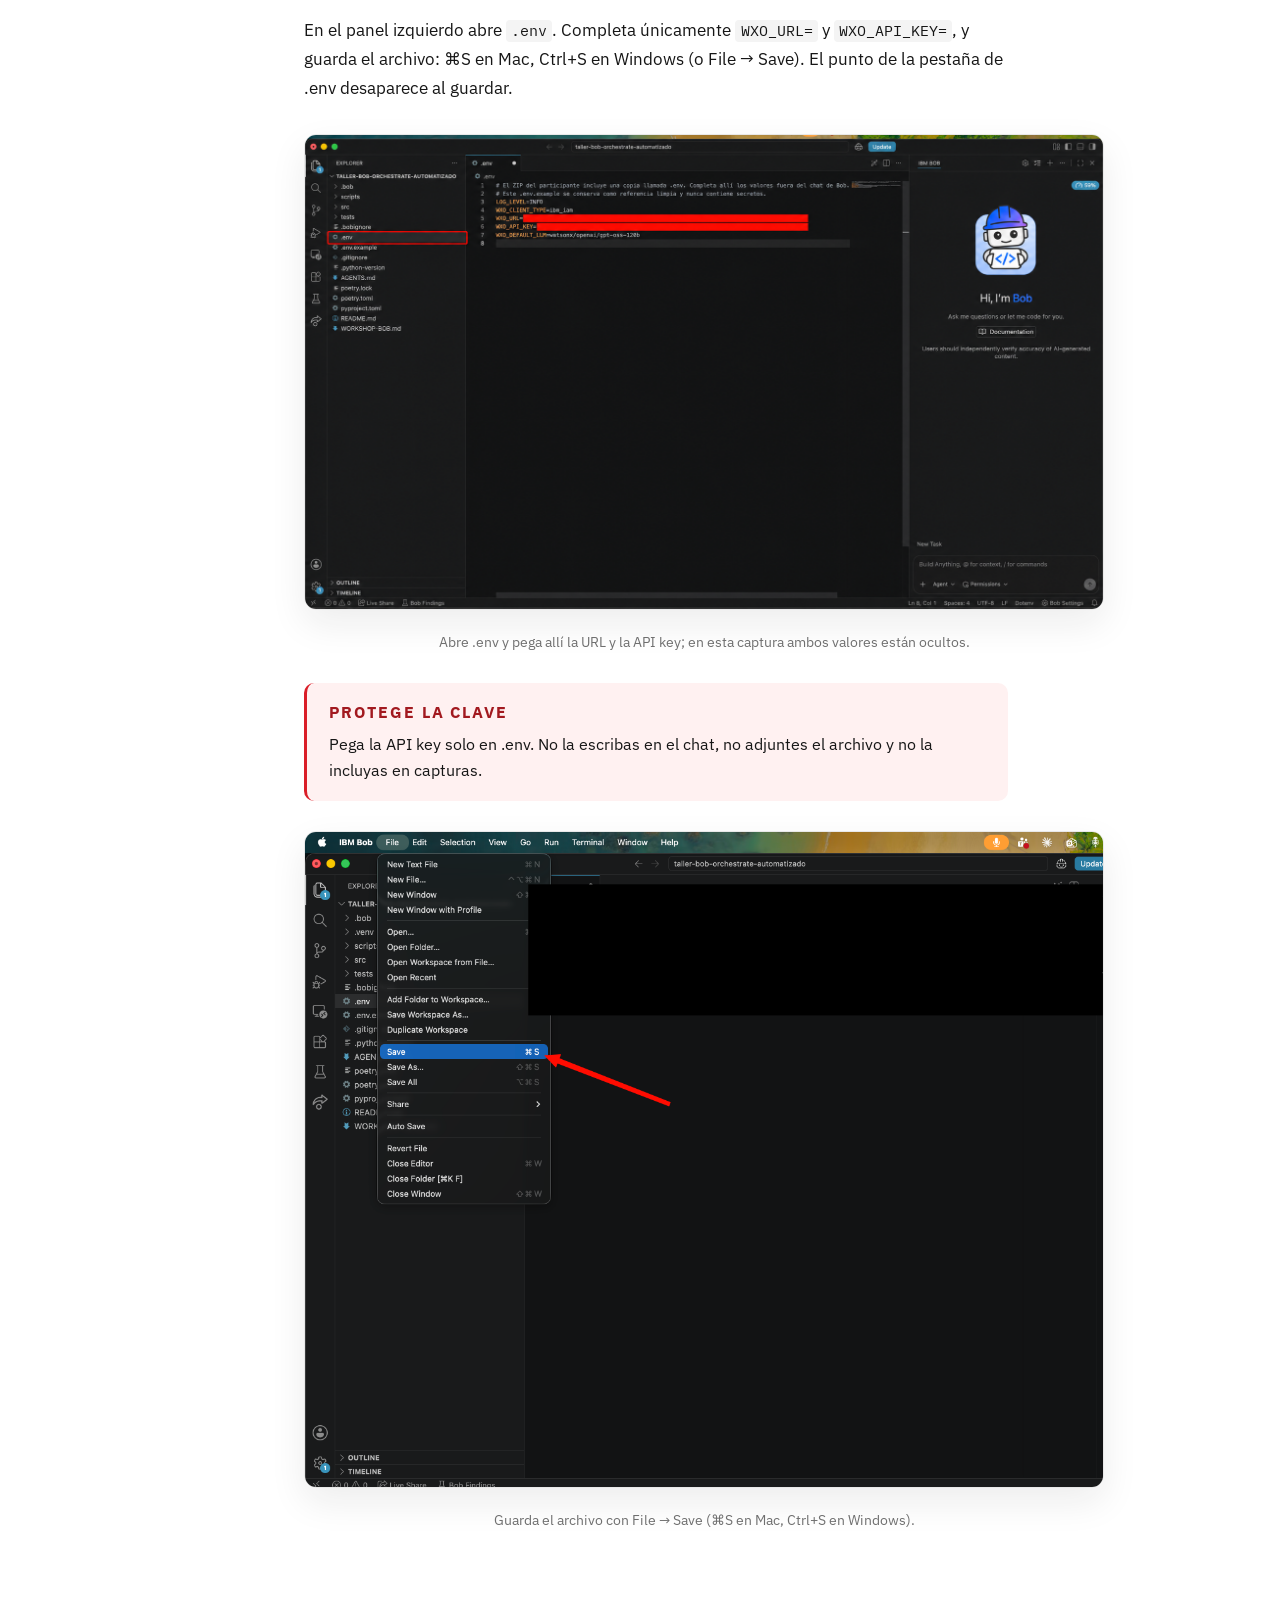
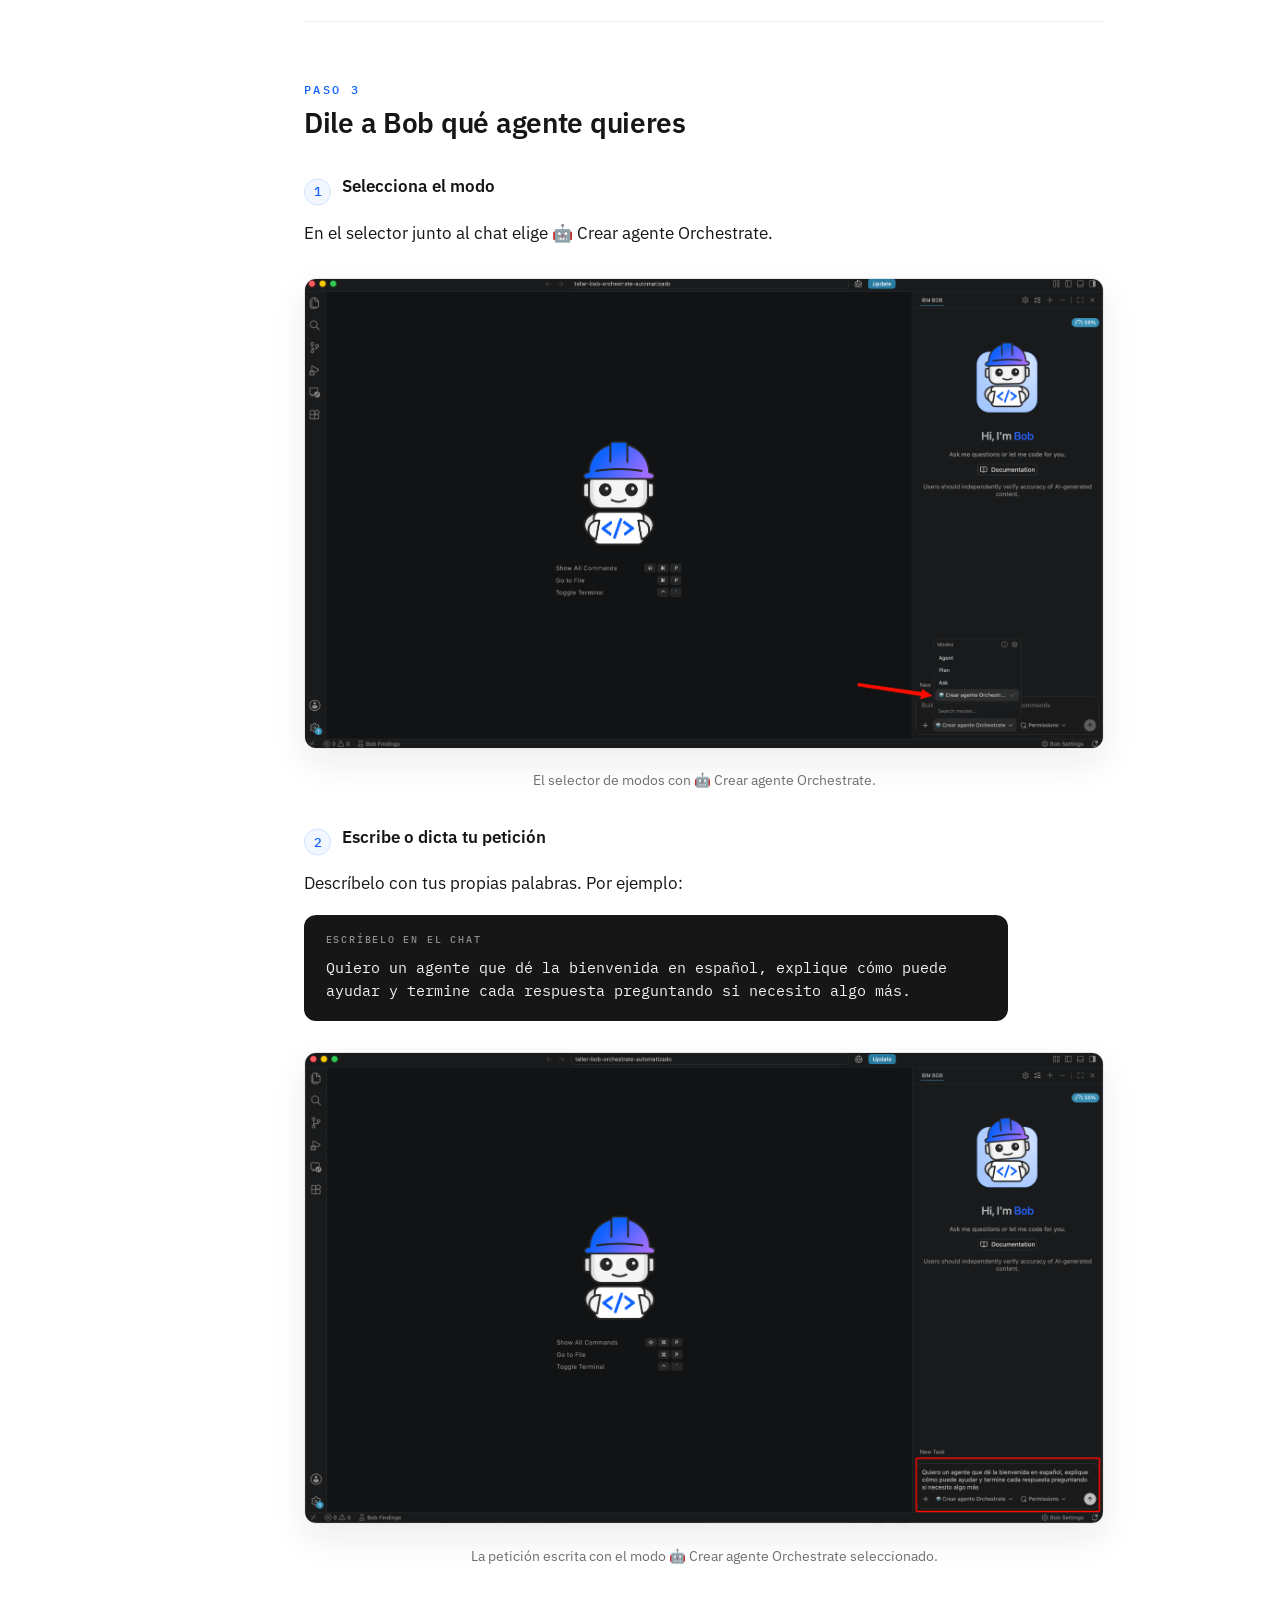
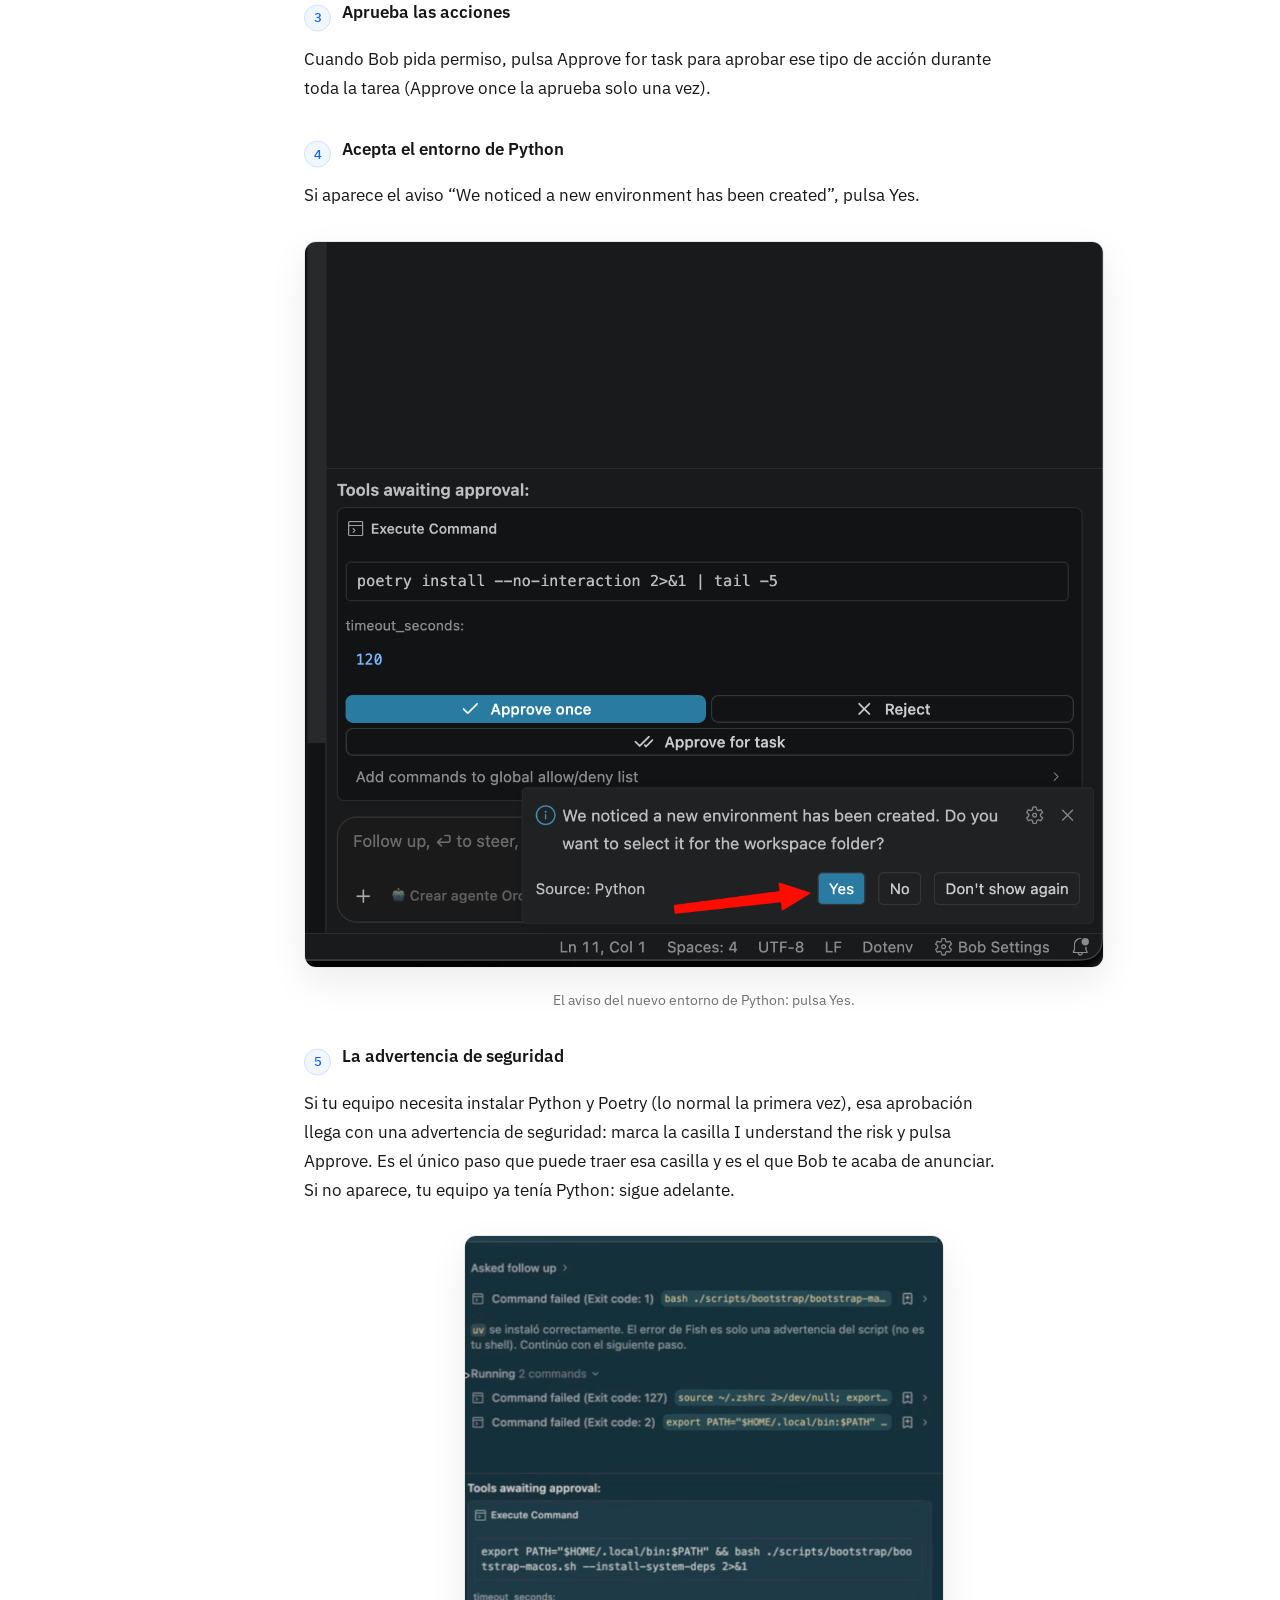
==== commit b3334817: "v18: recuadro de AccessHub reescrito, primero el resultado Co-Authored-By: Claude Fable 5 <noreply@a" ====
--- a/index.html
+++ b/index.html
@@ -44,7 +44,7 @@
     <p class="callout-label">EN UNA FRASE</p>
     <p>Abre el paquete, completa la conexión y cuéntale a Bob qué agente quieres. Bob preparará, importará y probará el agente contigo.</p>
   </div>
-  <p class="version">Versión visual 17 · 28 de julio de 2026</p>
+  <p class="version">Versión visual 18 · 28 de julio de 2026</p>
 </header>
 
 <section id="concepto">
@@ -258,7 +258,7 @@
   </figure>
   <div class="callout cyan">
     <p class="callout-label">¿NO TIENES CUENTA EN GITHUB.IBM.COM?</p>
-    <p>Entra una vez en github.ibm.com con tu w3id. Si te pide solicitar acceso, búscalo en AccessHub como GitHub Enterprise (GHE). Mientras tanto no pierdes nada: tu agente queda registrado en tu equipo y se subirá solo cuando la conexión esté lista.</p>
+    <p>No pasa nada: tu agente queda guardado en tu equipo y se subirá solo más adelante. La cuenta se crea entrando una vez en github.ibm.com con tu usuario de IBM (w3id). Si te pide solicitar acceso, hazlo desde AccessHub buscando GitHub Enterprise (GHE).</p>
   </div>
 </section>
 
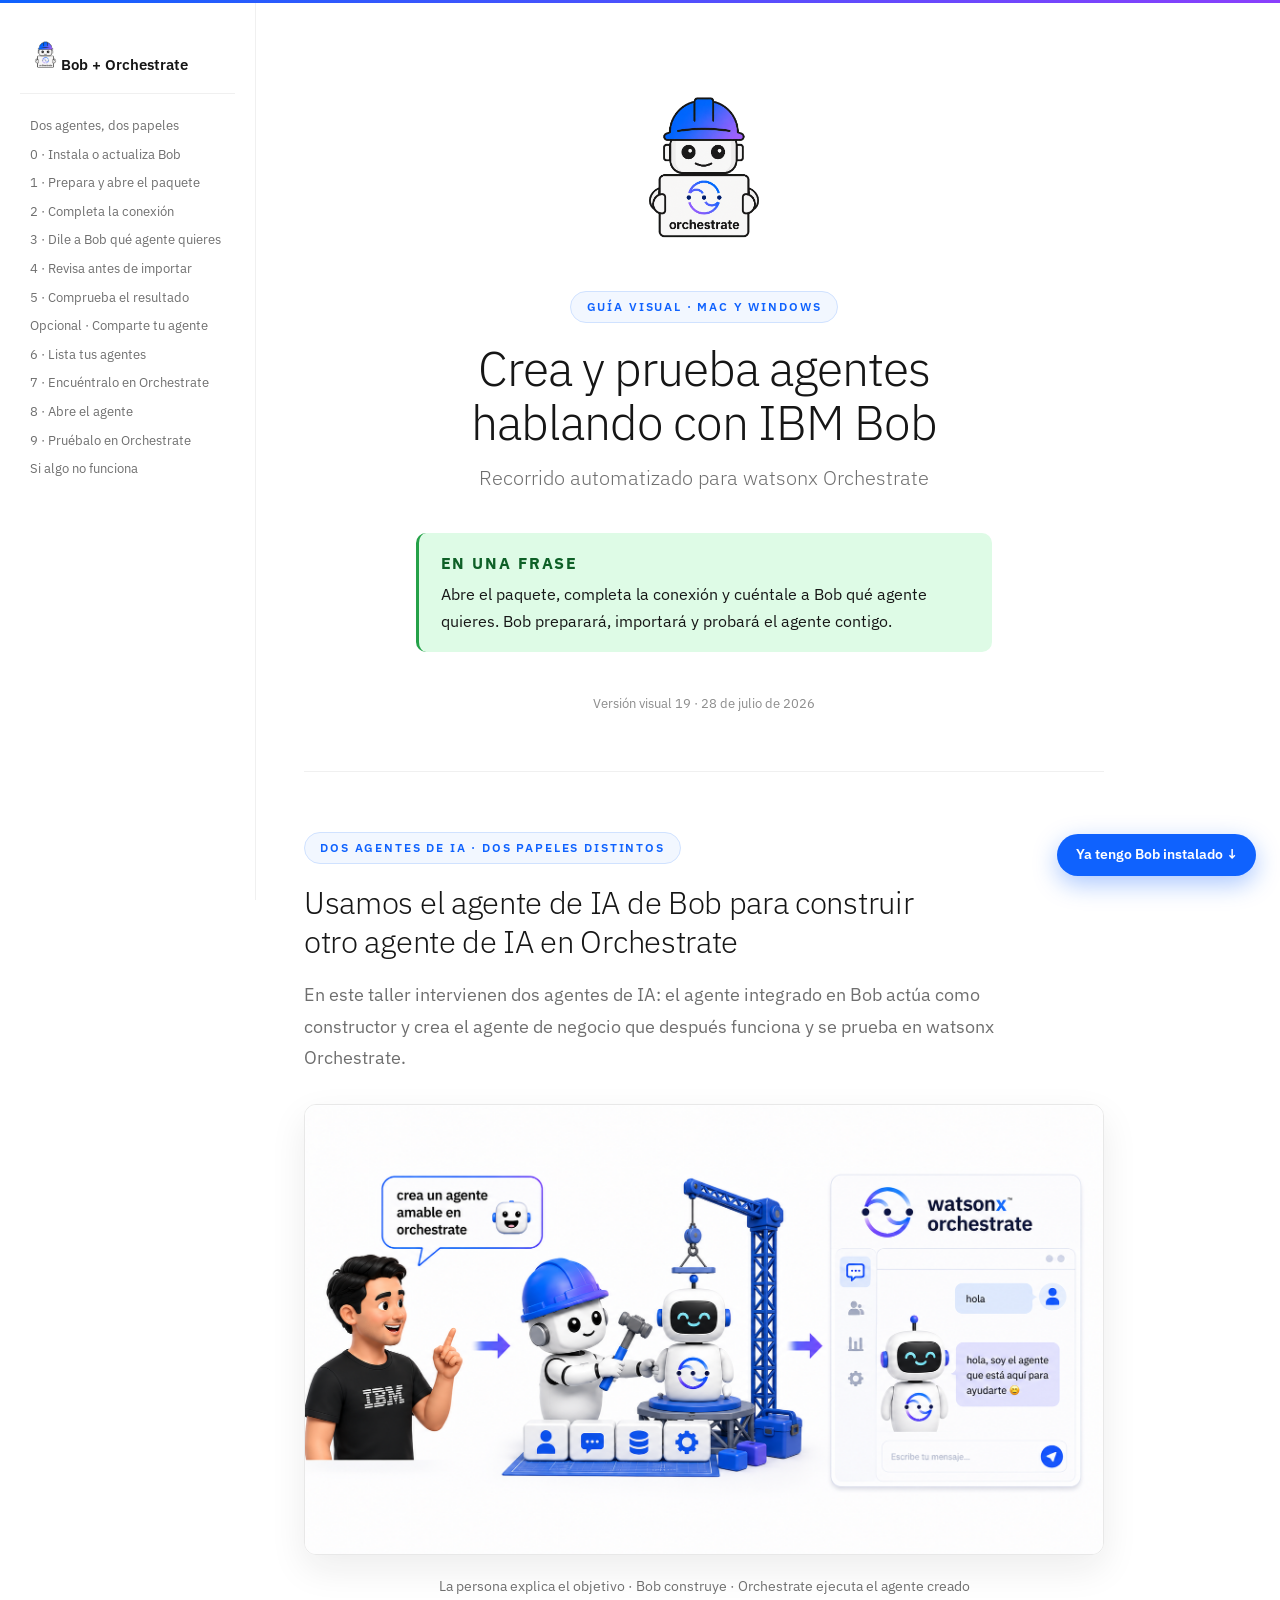
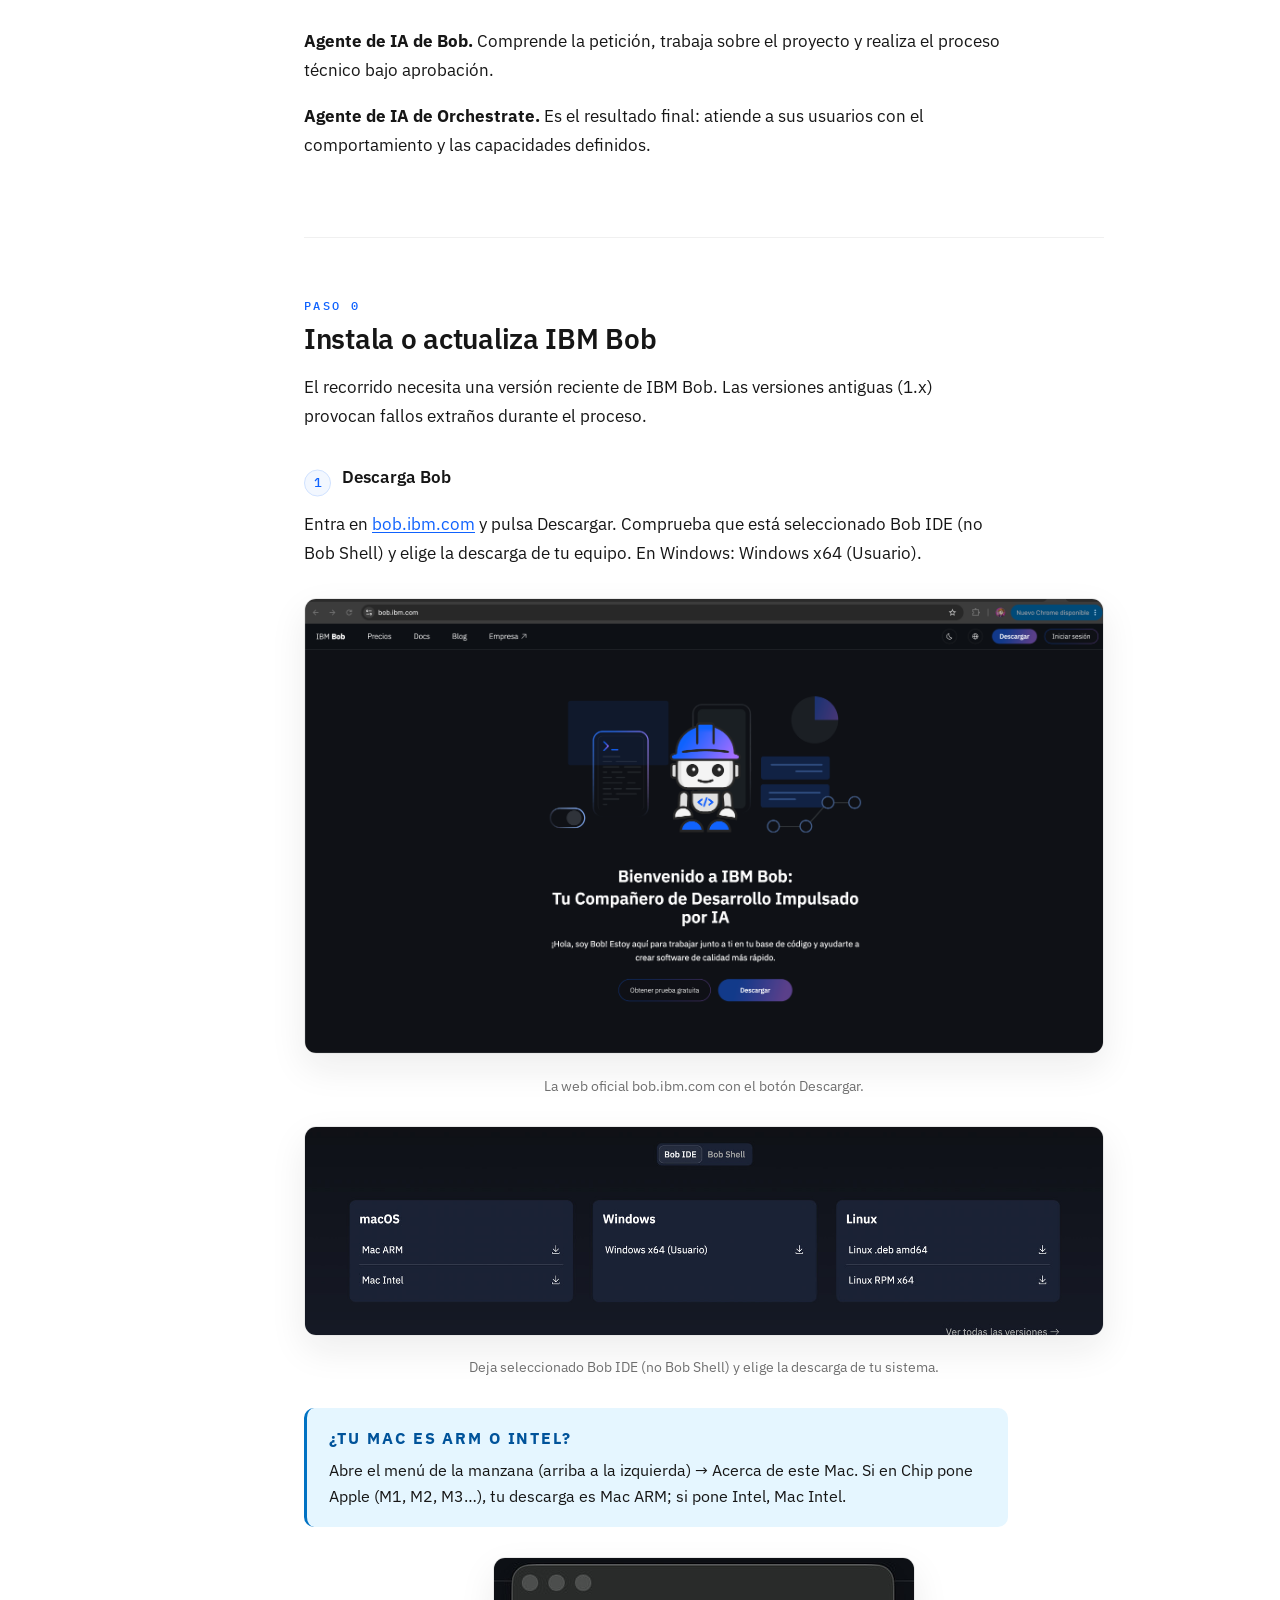
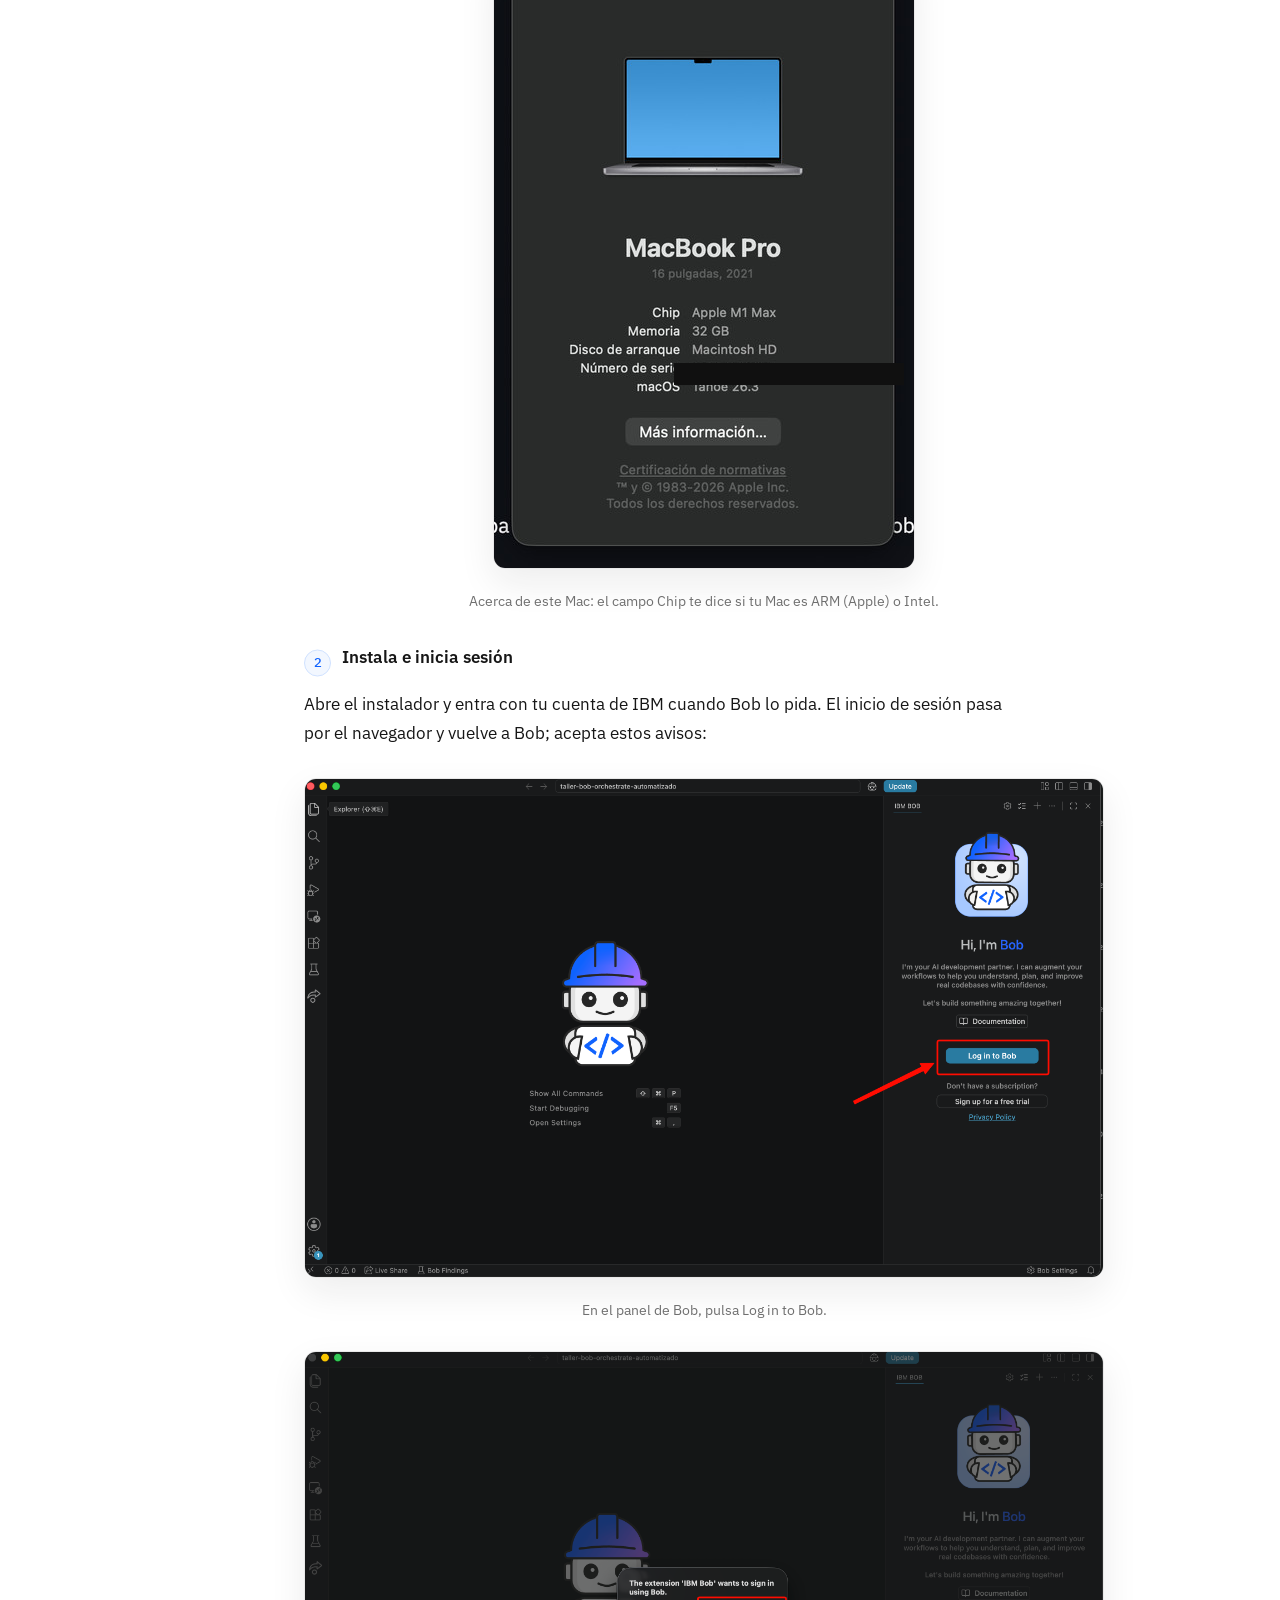
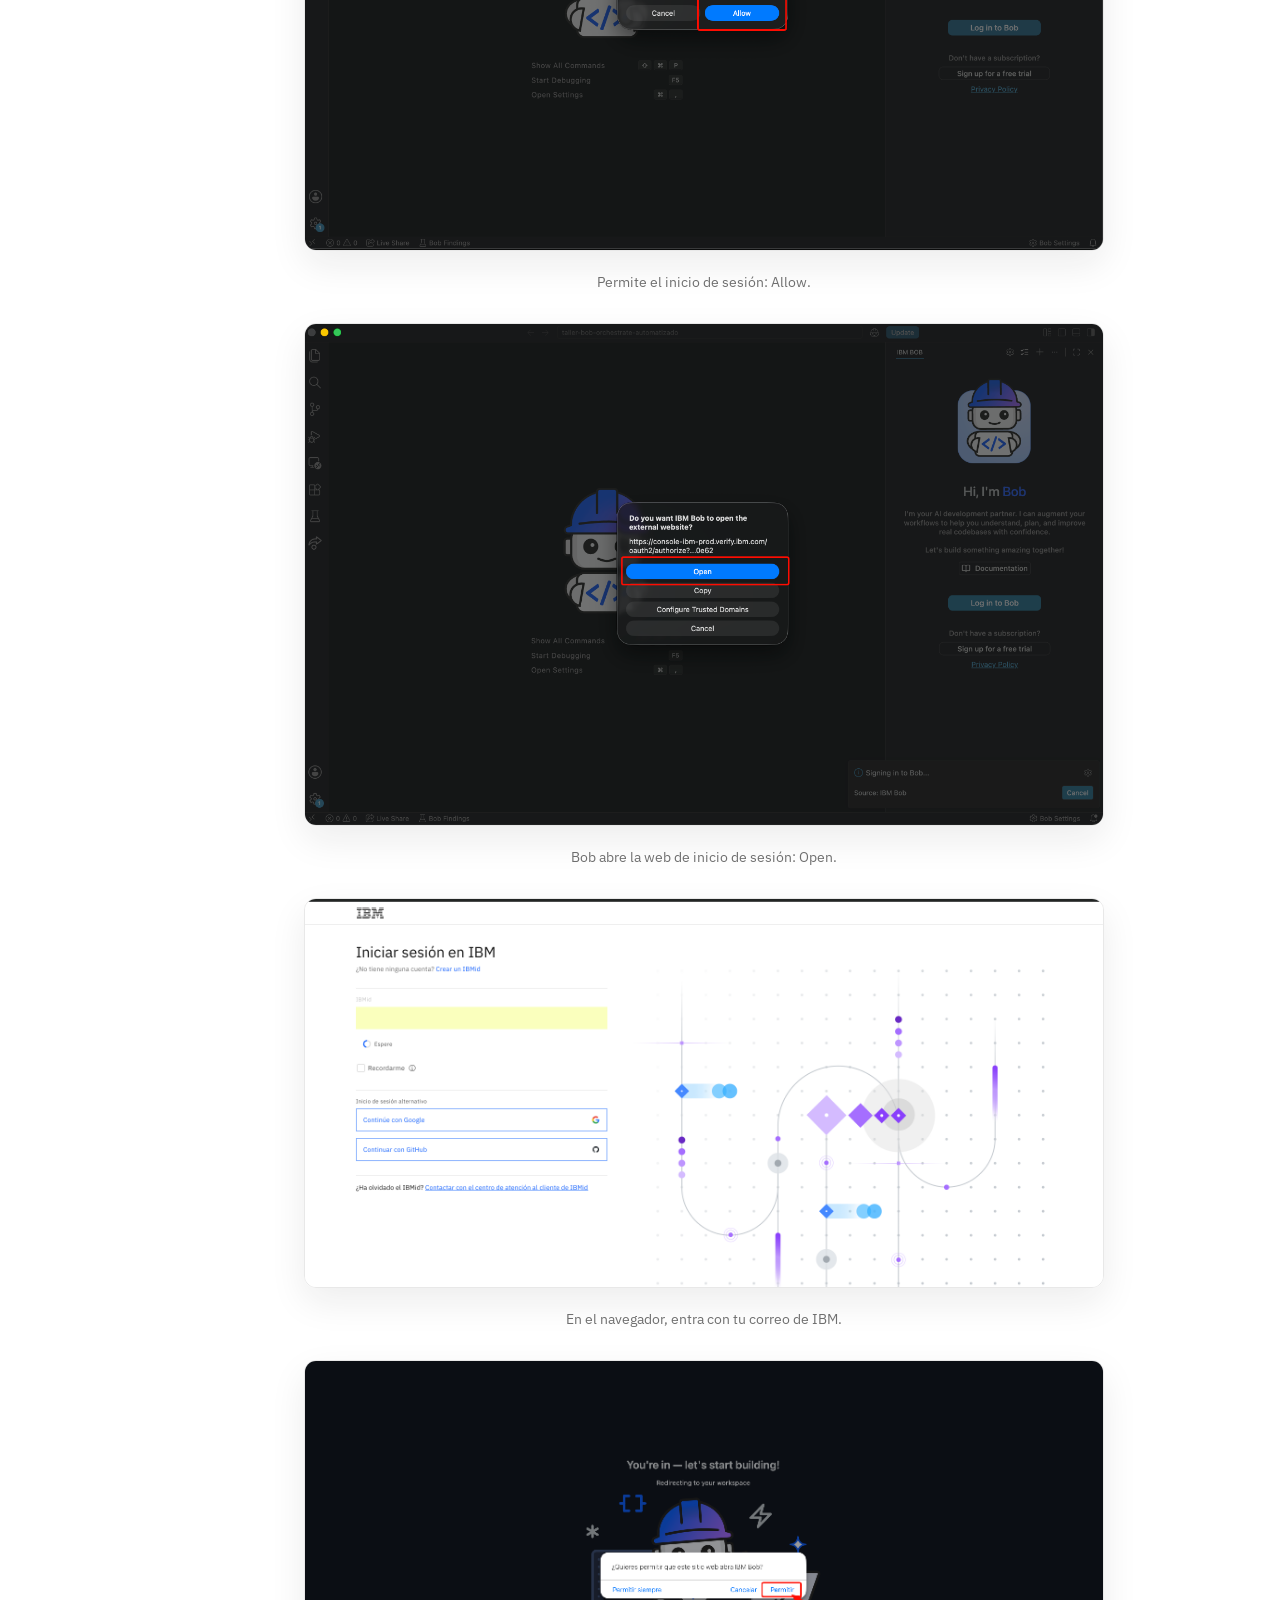
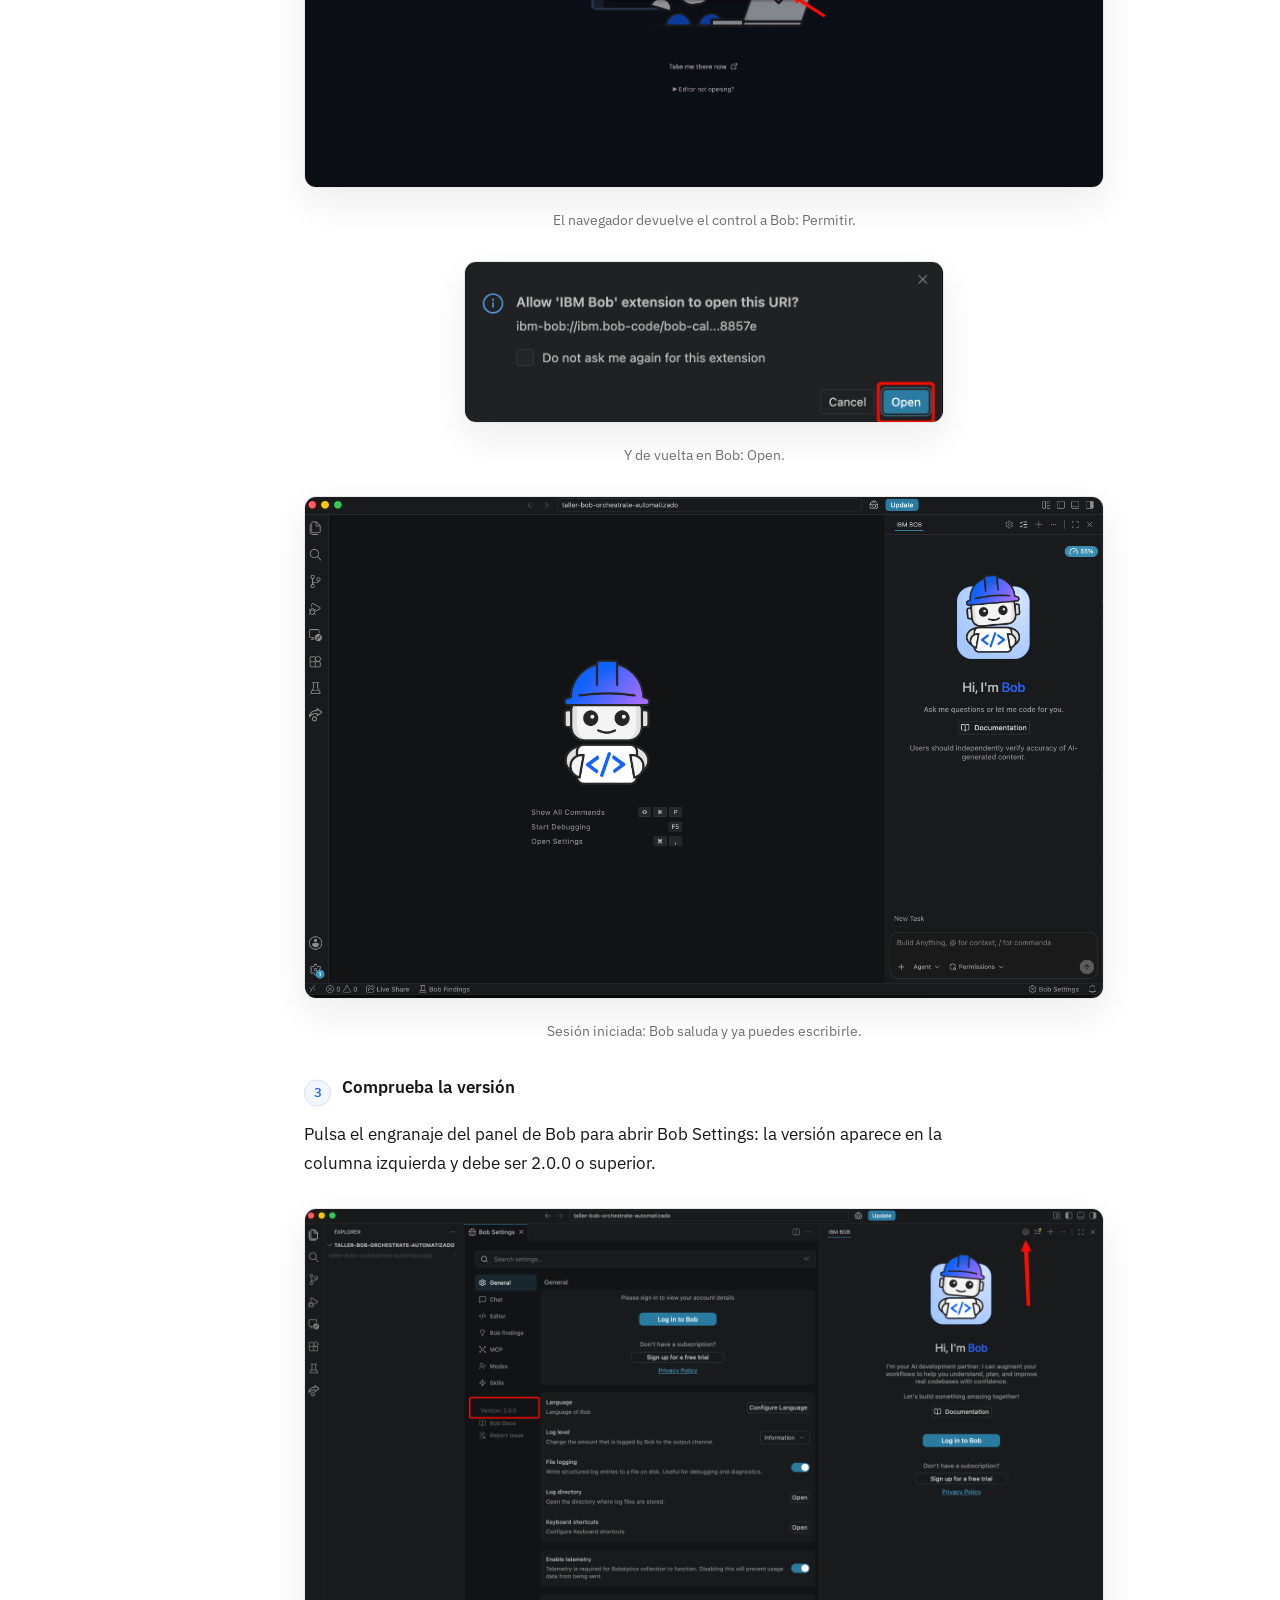
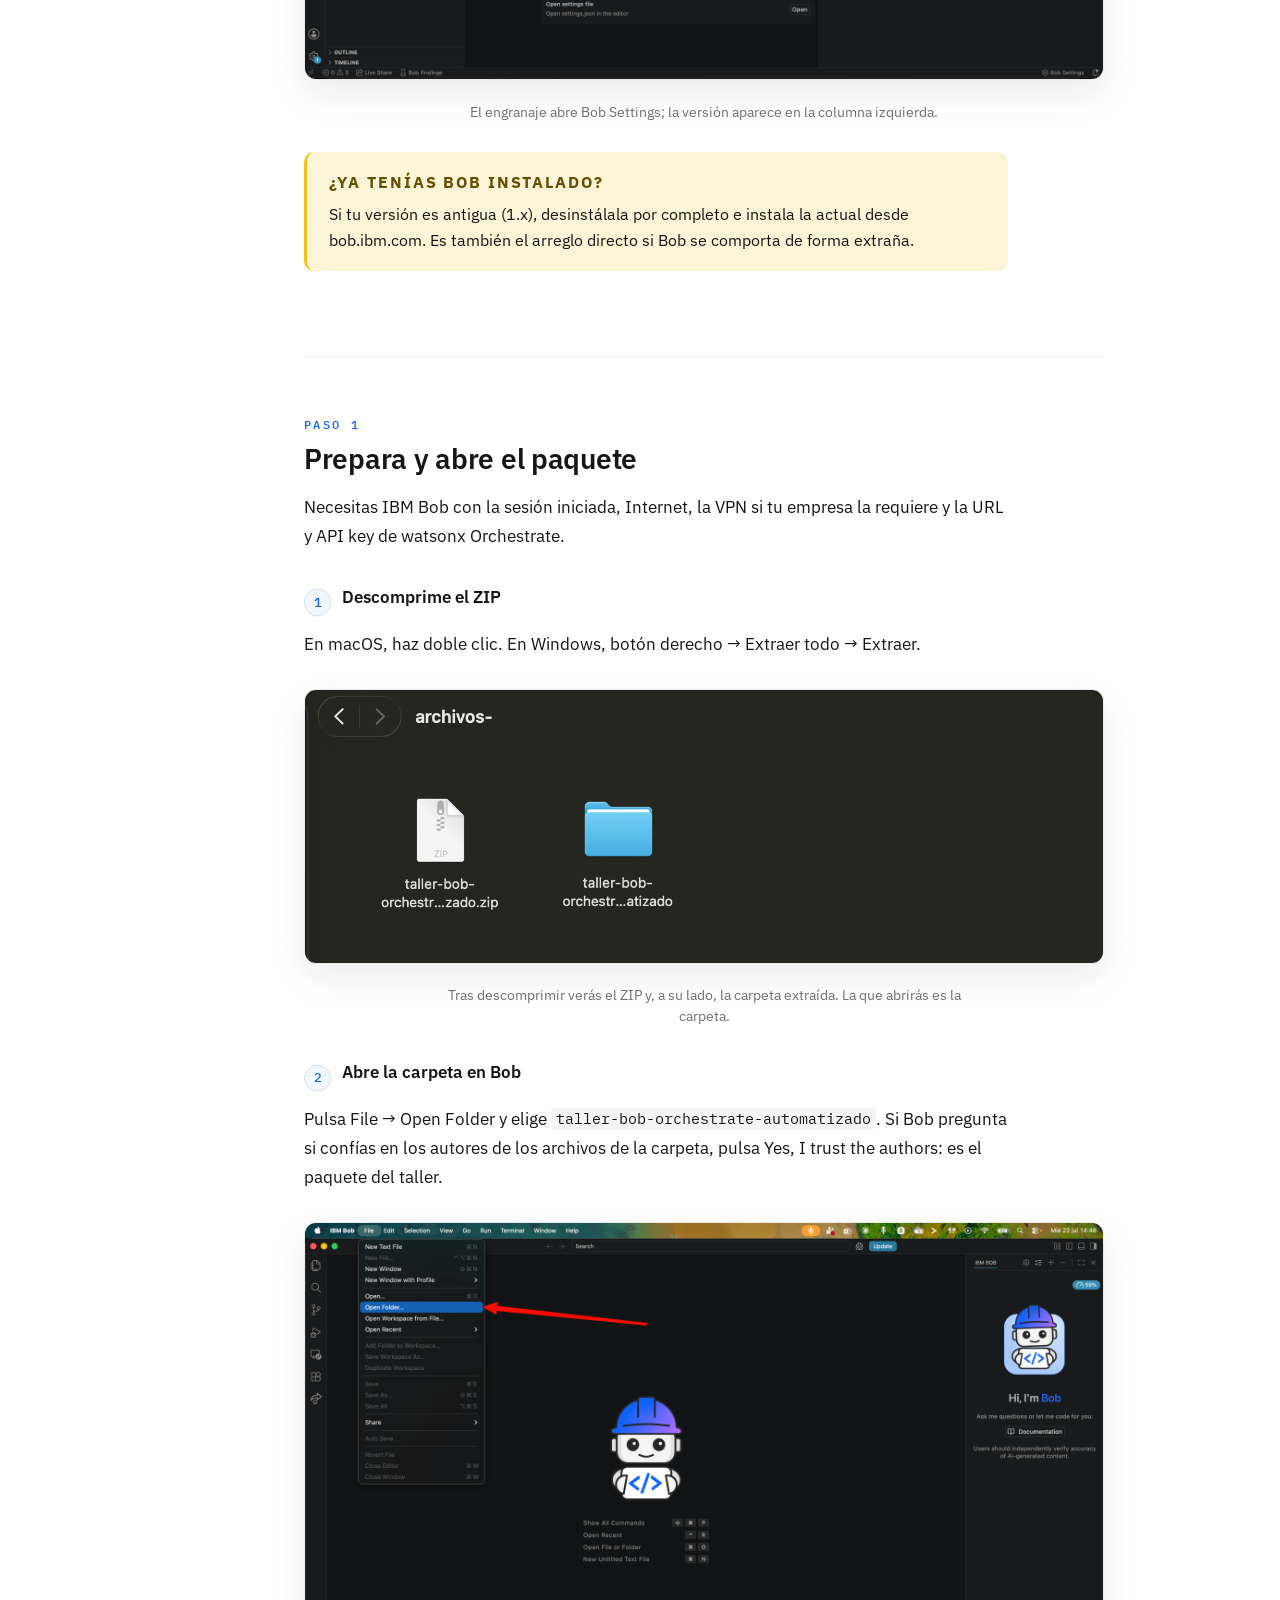
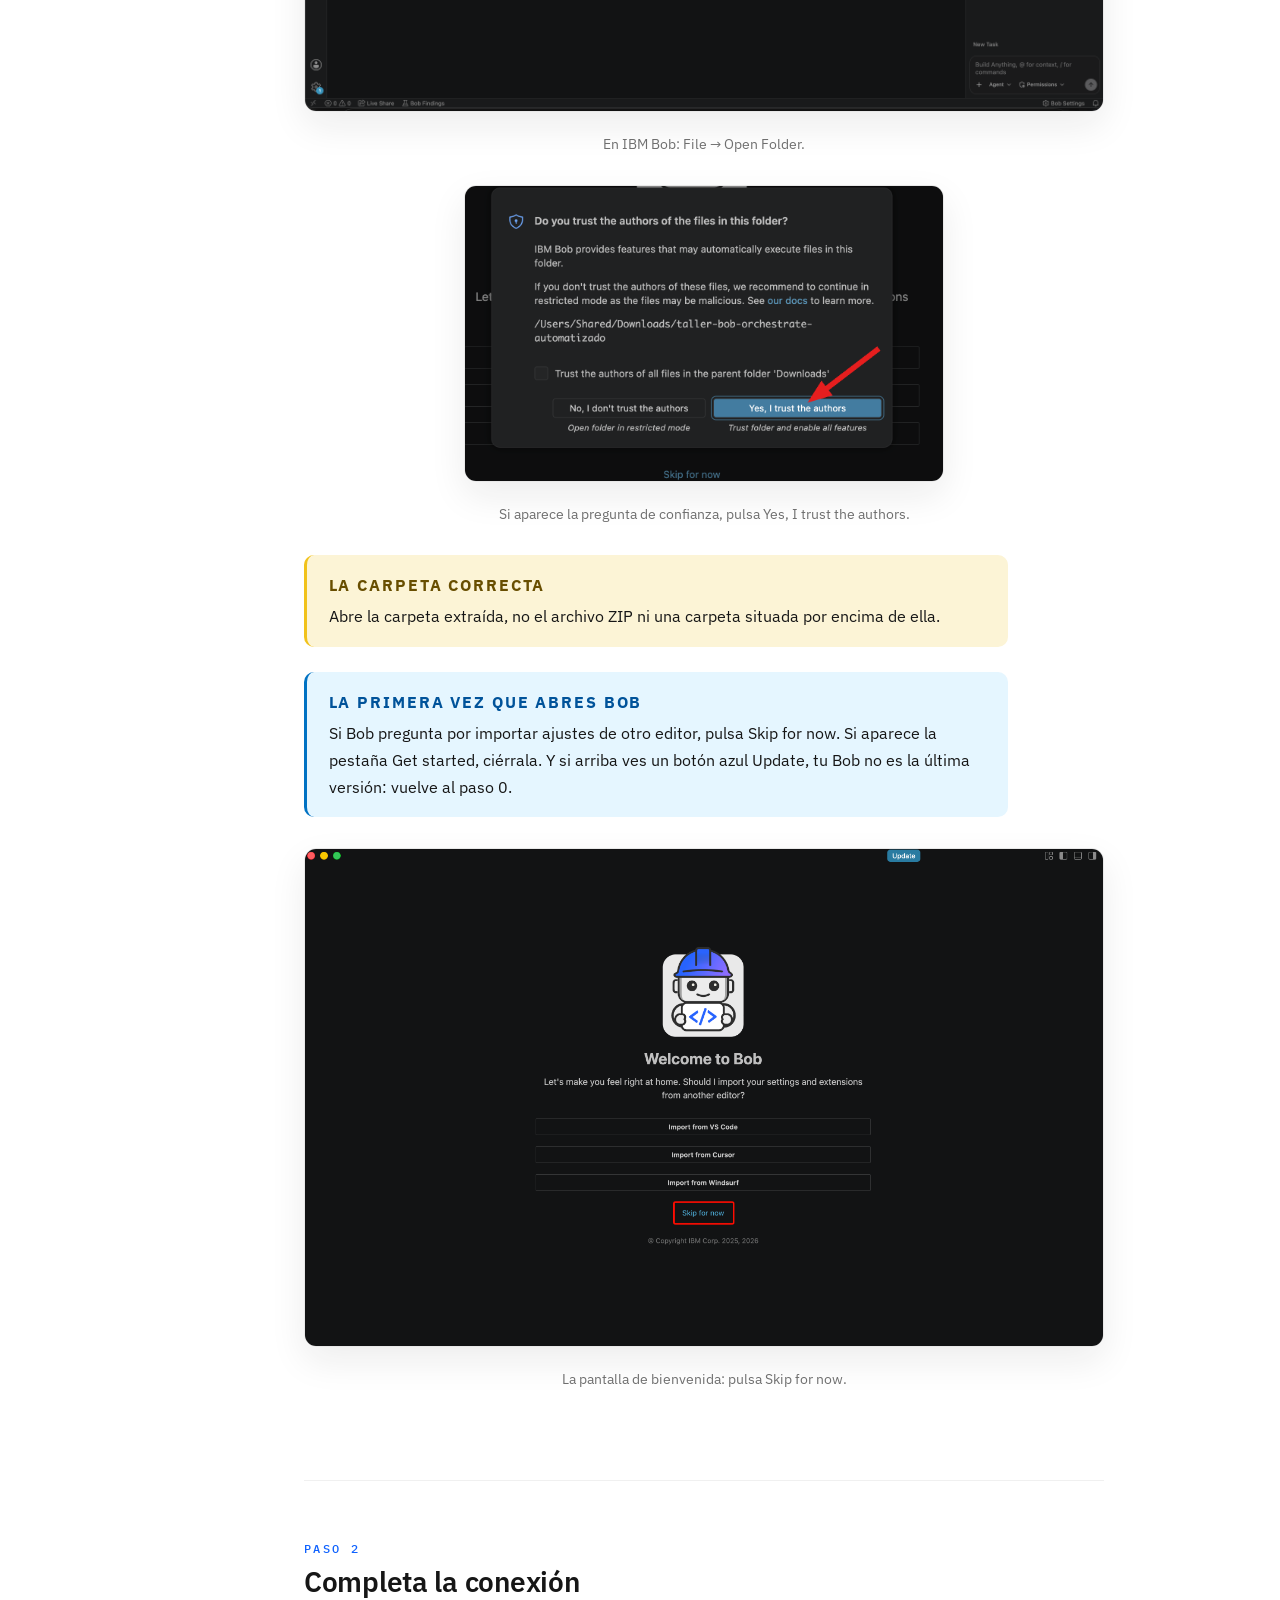
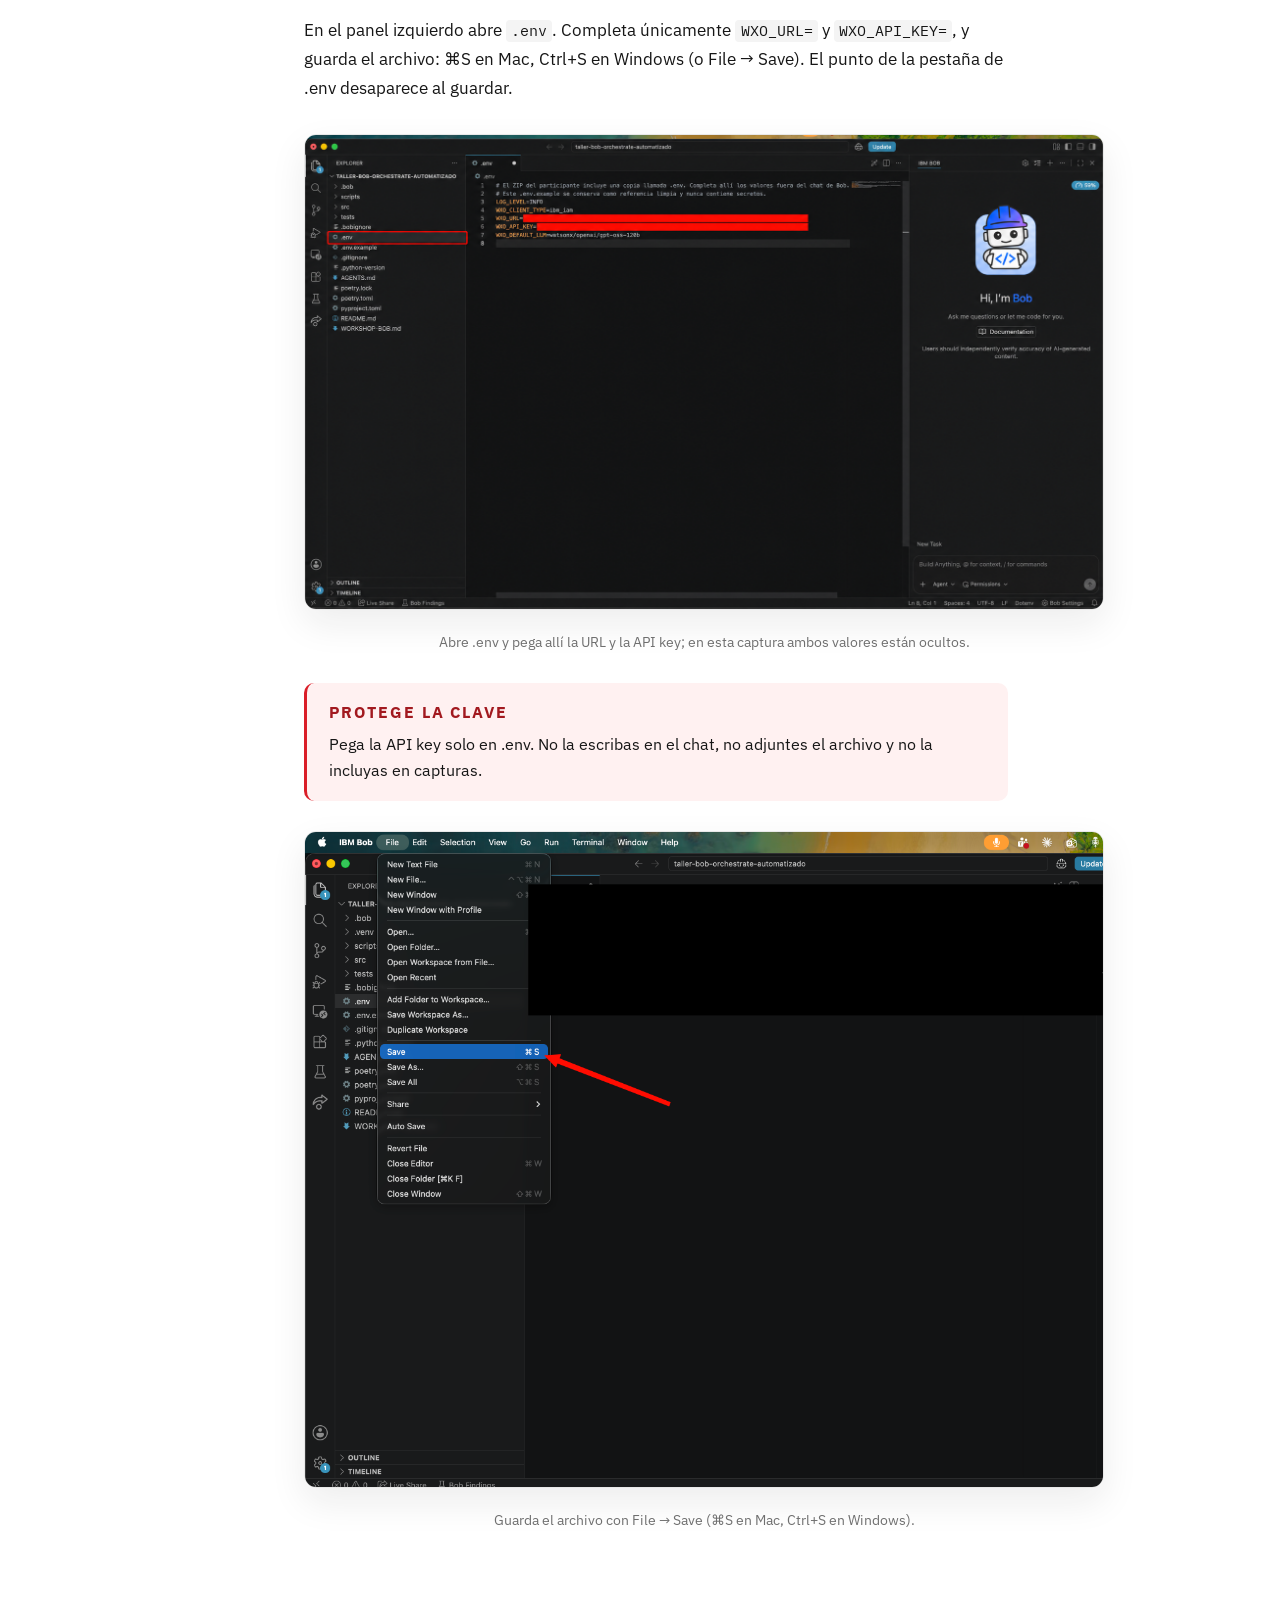
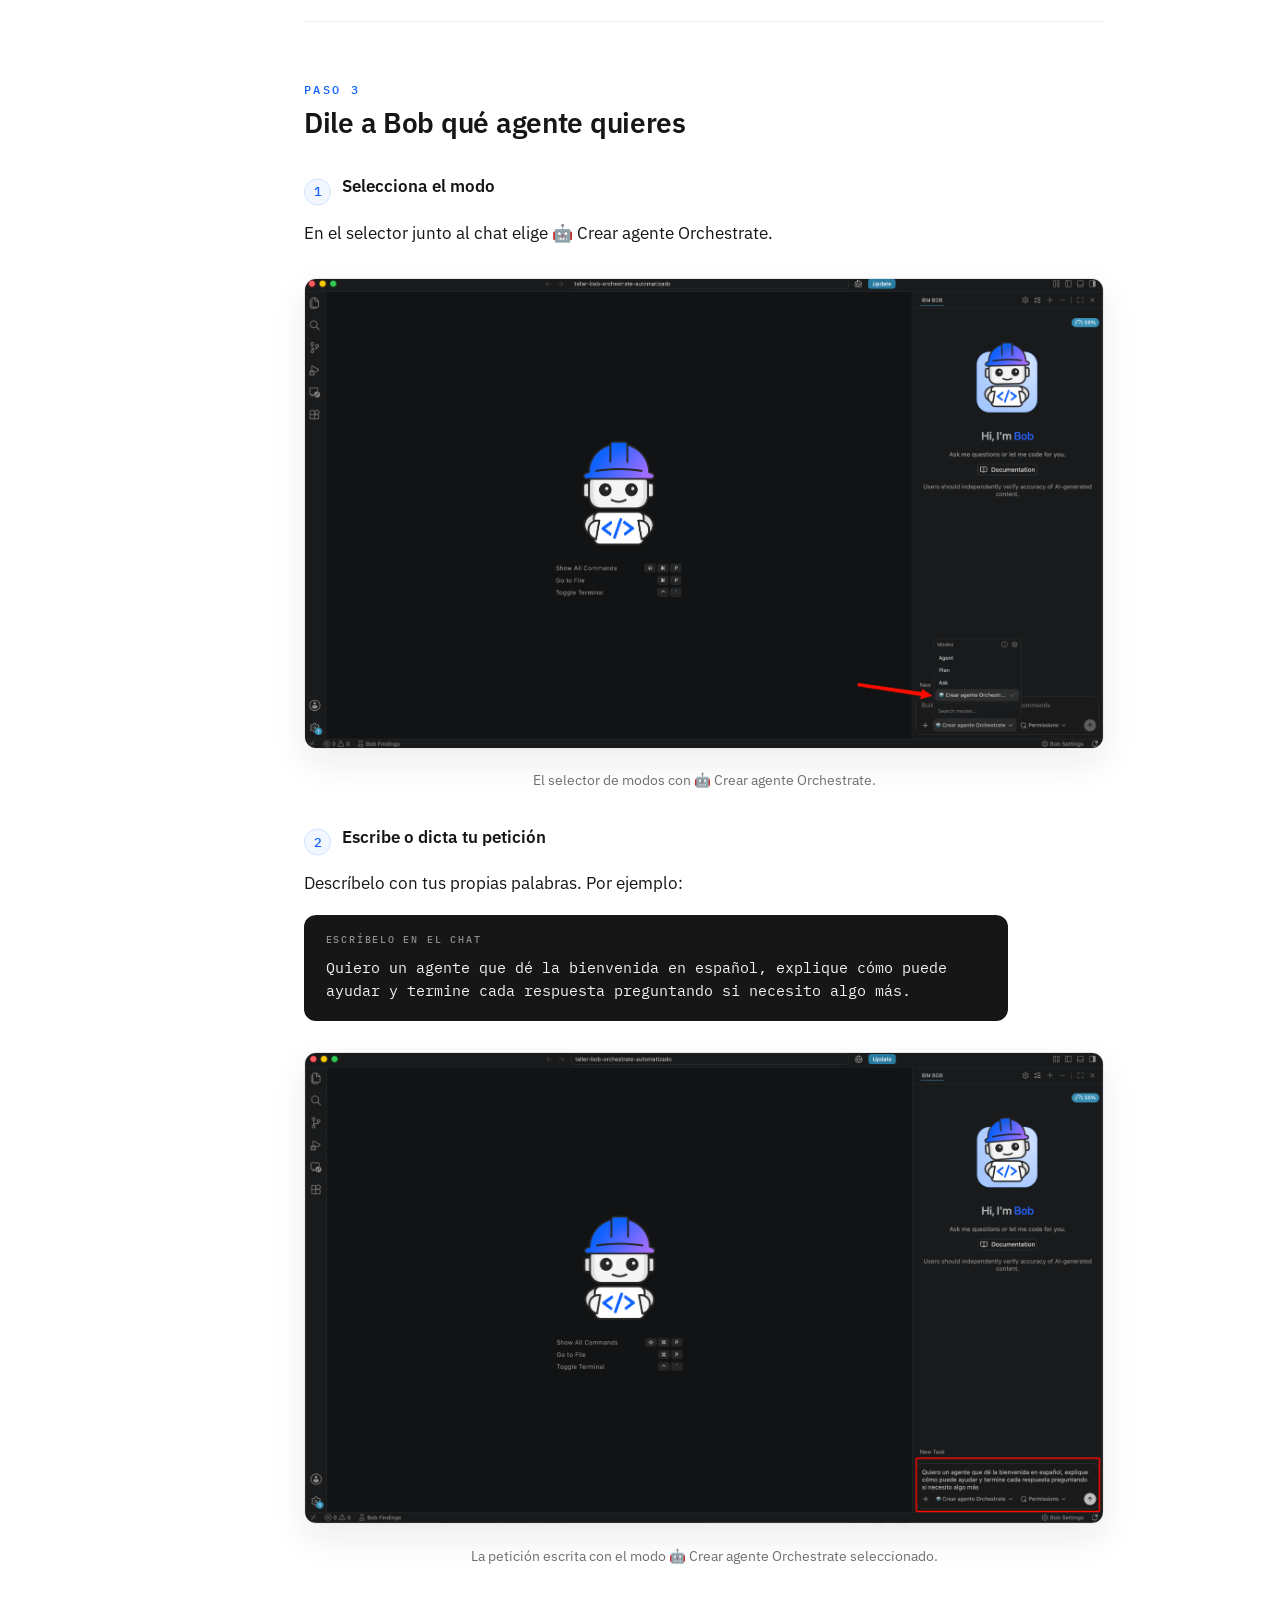
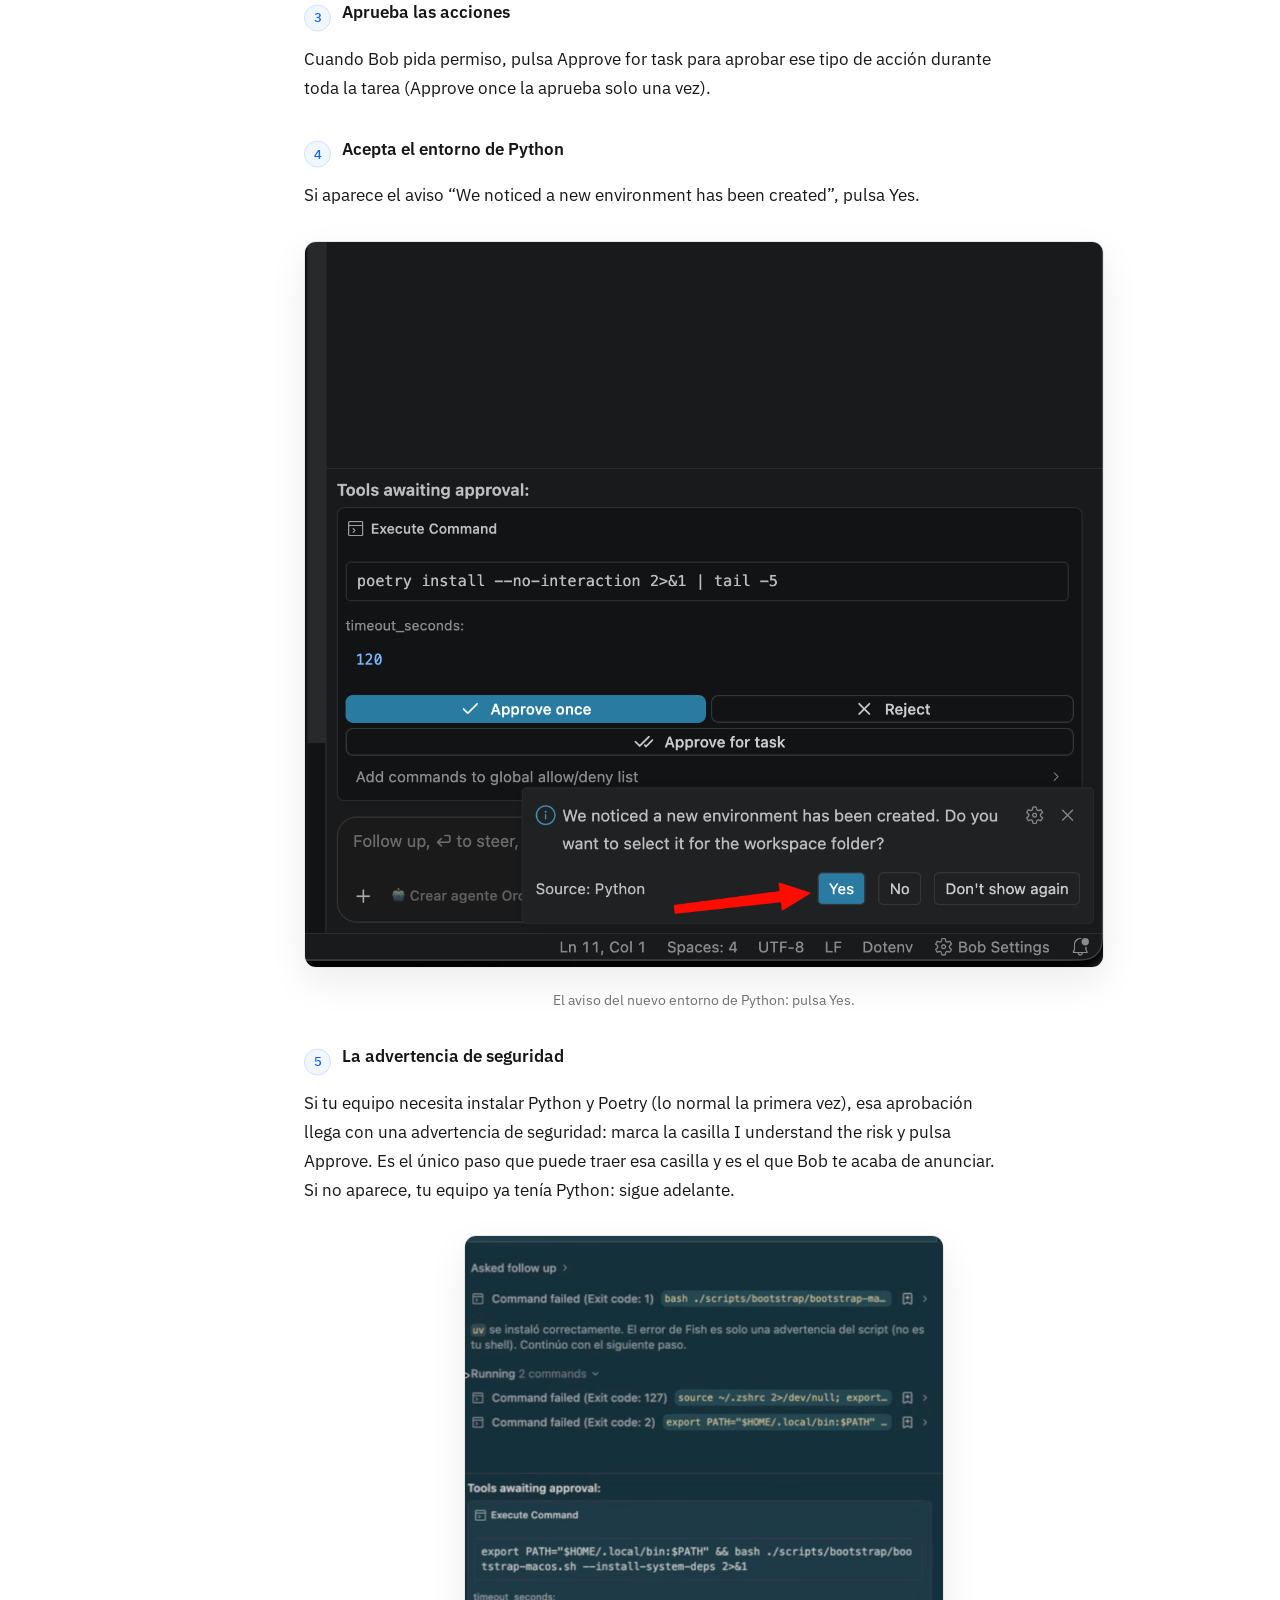
==== commit cb874bd9: "v19: cubre el caso de equipos sin gh instalado Co-Authored-By: Claude Fable 5 <noreply@anthropic.com" ====
--- a/index.html
+++ b/index.html
@@ -44,7 +44,7 @@
     <p class="callout-label">EN UNA FRASE</p>
     <p>Abre el paquete, completa la conexión y cuéntale a Bob qué agente quieres. Bob preparará, importará y probará el agente contigo.</p>
   </div>
-  <p class="version">Versión visual 18 · 28 de julio de 2026</p>
+  <p class="version">Versión visual 19 · 28 de julio de 2026</p>
 </header>
 
 <section id="concepto">
@@ -237,7 +237,7 @@
 
 <section id="registro-github">
   <h2><span class="sec-n">Opcional</span>Comparte tu agente en GitHub</h2>
-  <p>Al importar, el paquete guarda también una copia de tu agente en un repositorio git personal, para poder compartirlo. Si tu GitHub aún no está conectado, Bob te lo ofrecerá: te enseñará un código en el chat y se abrirá el navegador. No necesitas la terminal.</p>
+  <p>Al importar, el paquete guarda también una copia de tu agente en un repositorio git personal, para poder compartirlo. Si tu GitHub aún no está conectado, Bob te lo ofrecerá: te enseñará un código en el chat y se abrirá el navegador. No necesitas la terminal. Si Bob te dice que falta la herramienta gh, sigue sin más: tu agente queda guardado igualmente.</p>
   <h3><span class="step-n">1</span>Escribe el código</h3>
   <p>Copia en el navegador el código que Bob te ha enseñado y pulsa Continue. El código caduca a los 15 minutos: si se pasa, pídele otro a Bob.</p>
   <figure>
@@ -323,7 +323,7 @@
 </section>
 
 <footer>
-  <p>Guía visual del recorrido automatizado IBM Bob + watsonx Orchestrate · Versión 16 · Julio de 2026</p>
+  <p>Guía visual del recorrido automatizado IBM Bob + watsonx Orchestrate · Versión 19 · Julio de 2026</p>
   <p class="foot-credit"><img class="foot-avatar" src="assets/miguel-hidalgo.png" alt="Miguel Hidalgo" /><span>Guía preparada y mantenida por Miguel Hidalgo. ¿Dudas o ideas para mejorarla? <a href="mailto:miguel.hidalgo@ibm.com">Escríbeme</a>.</span></p>
 </footer>
 
